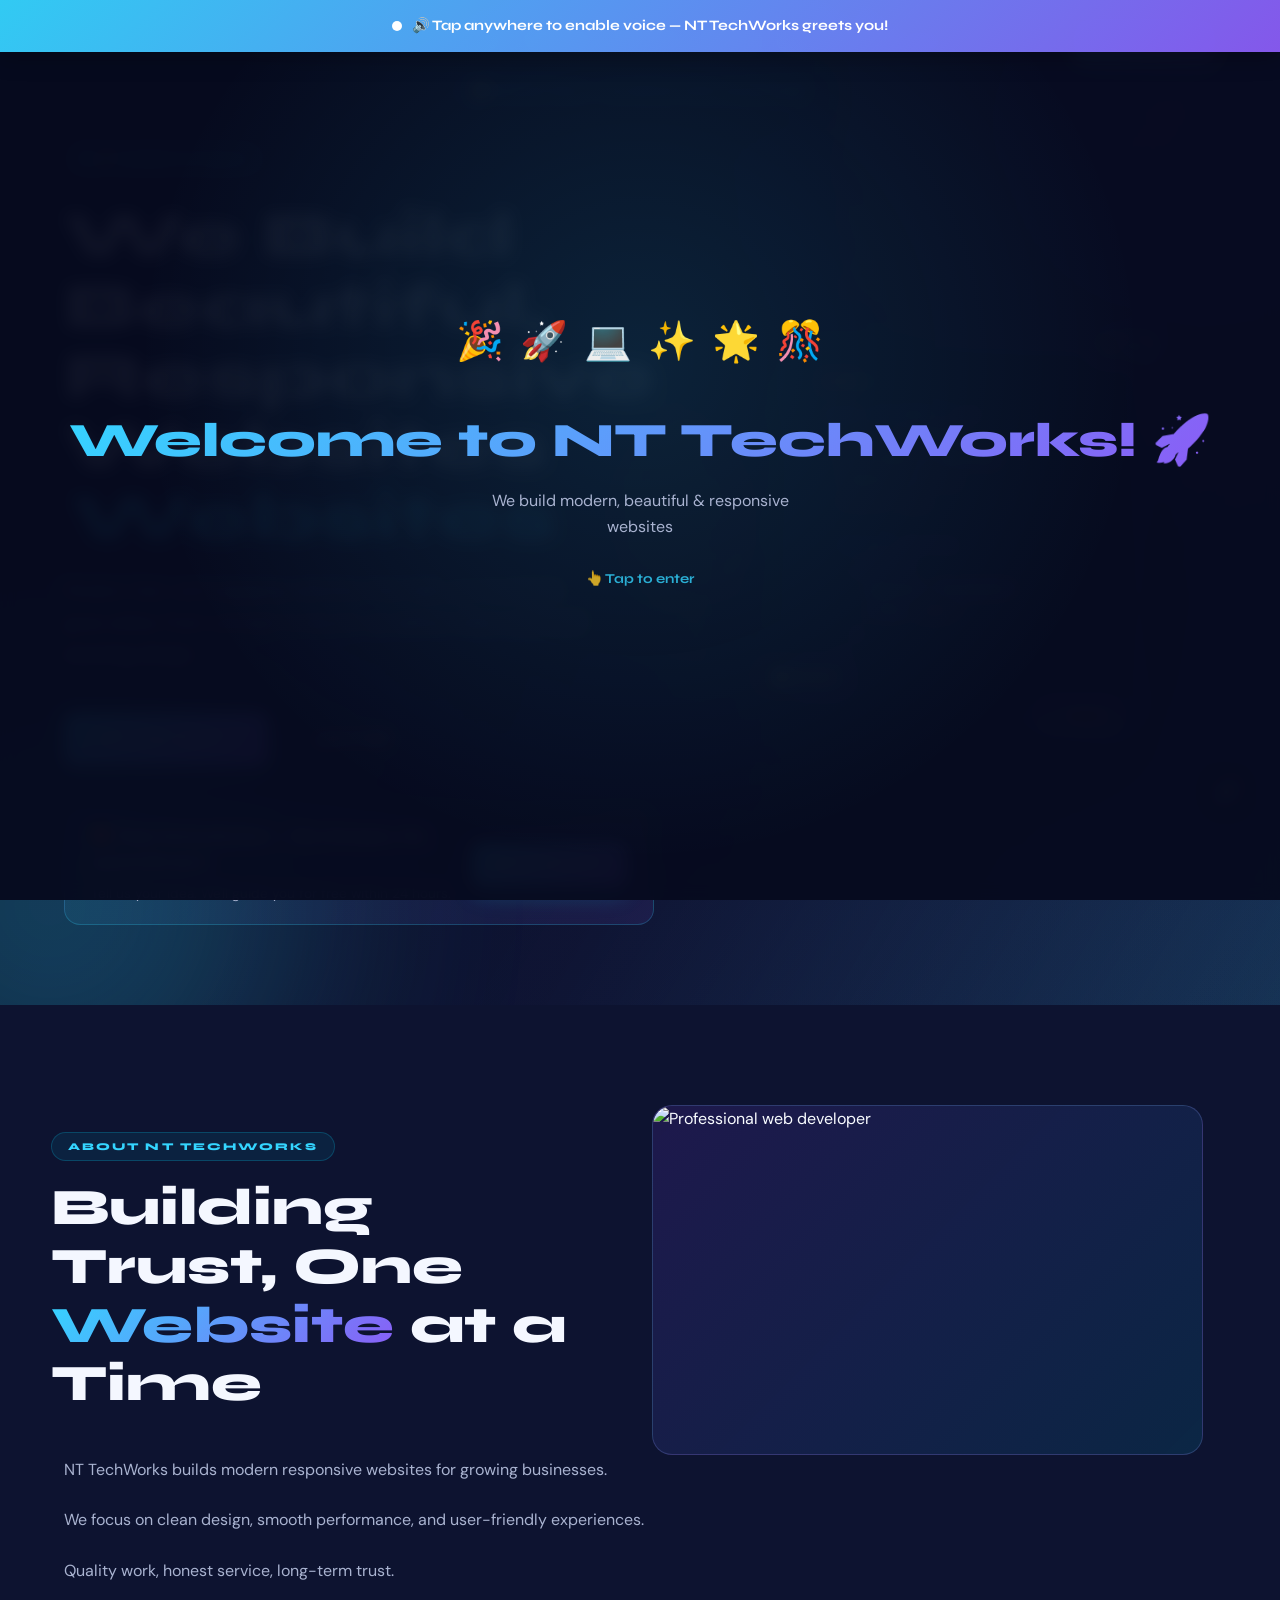
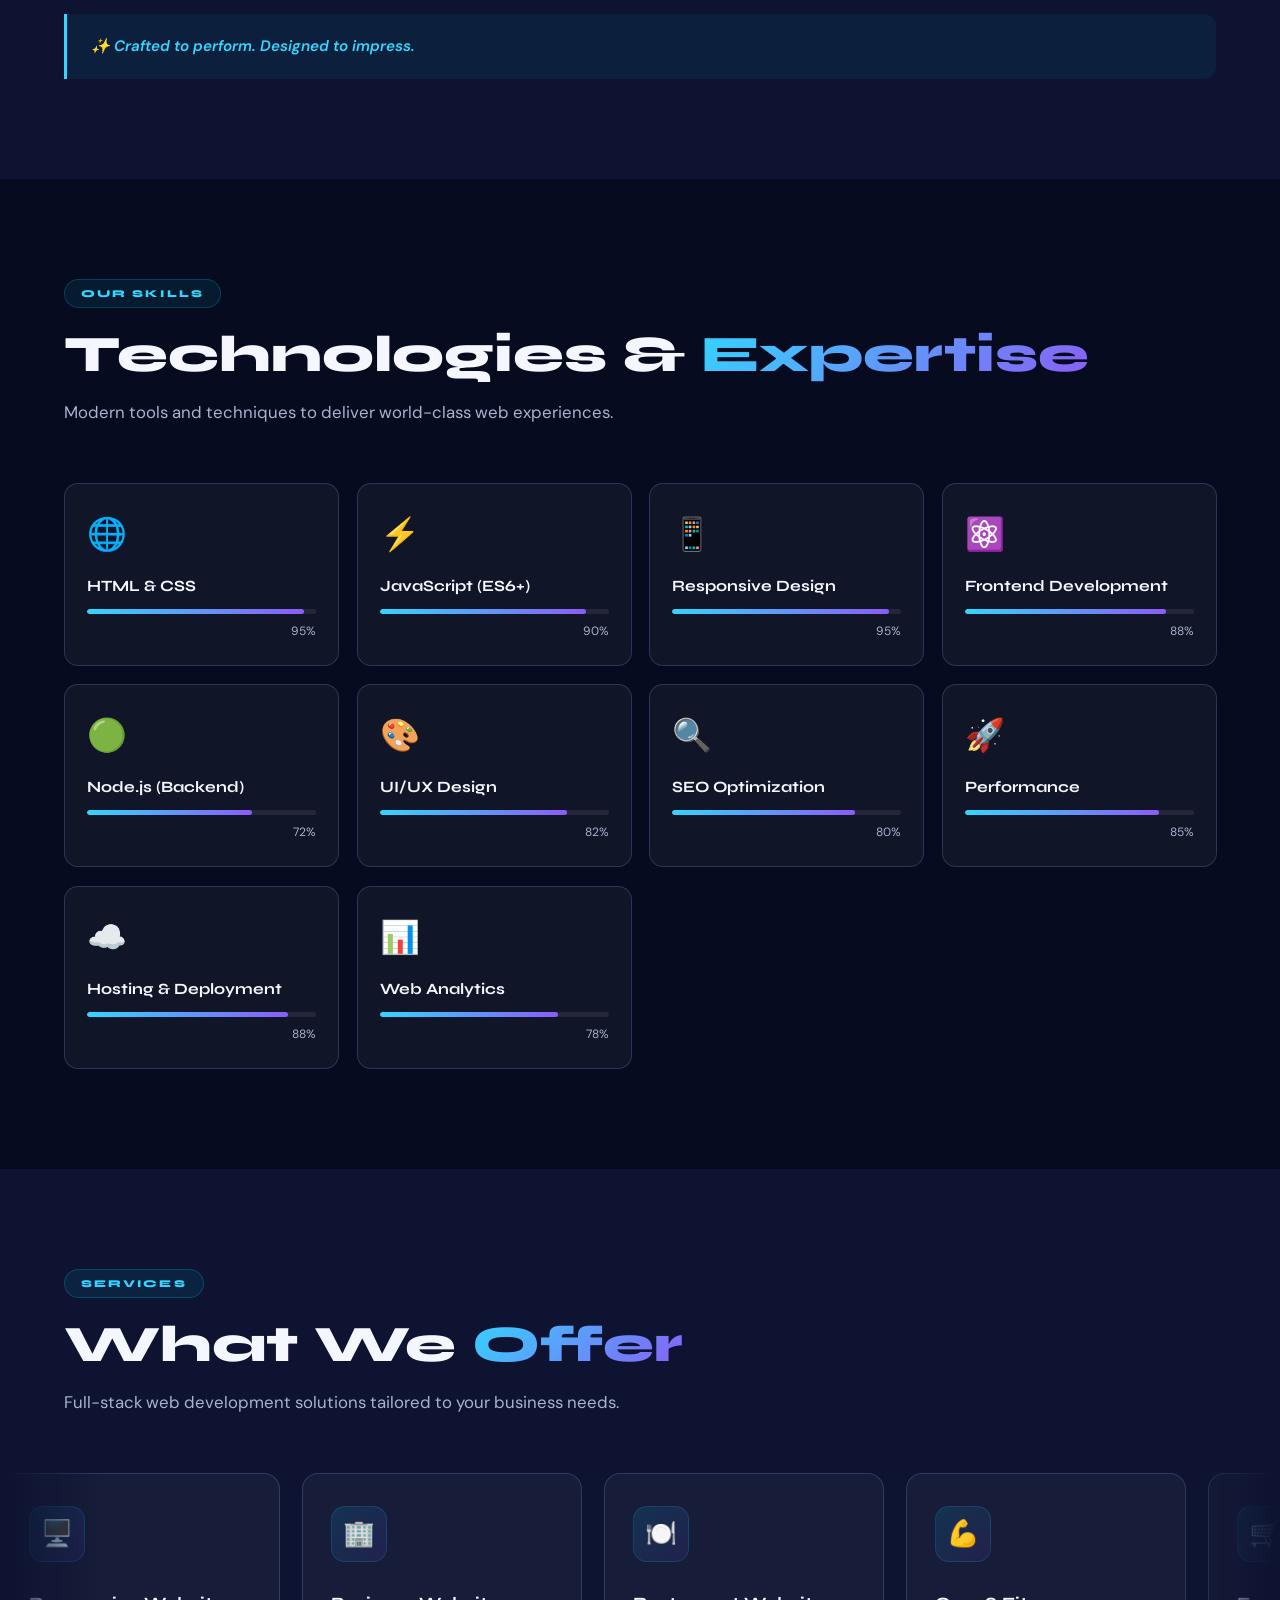
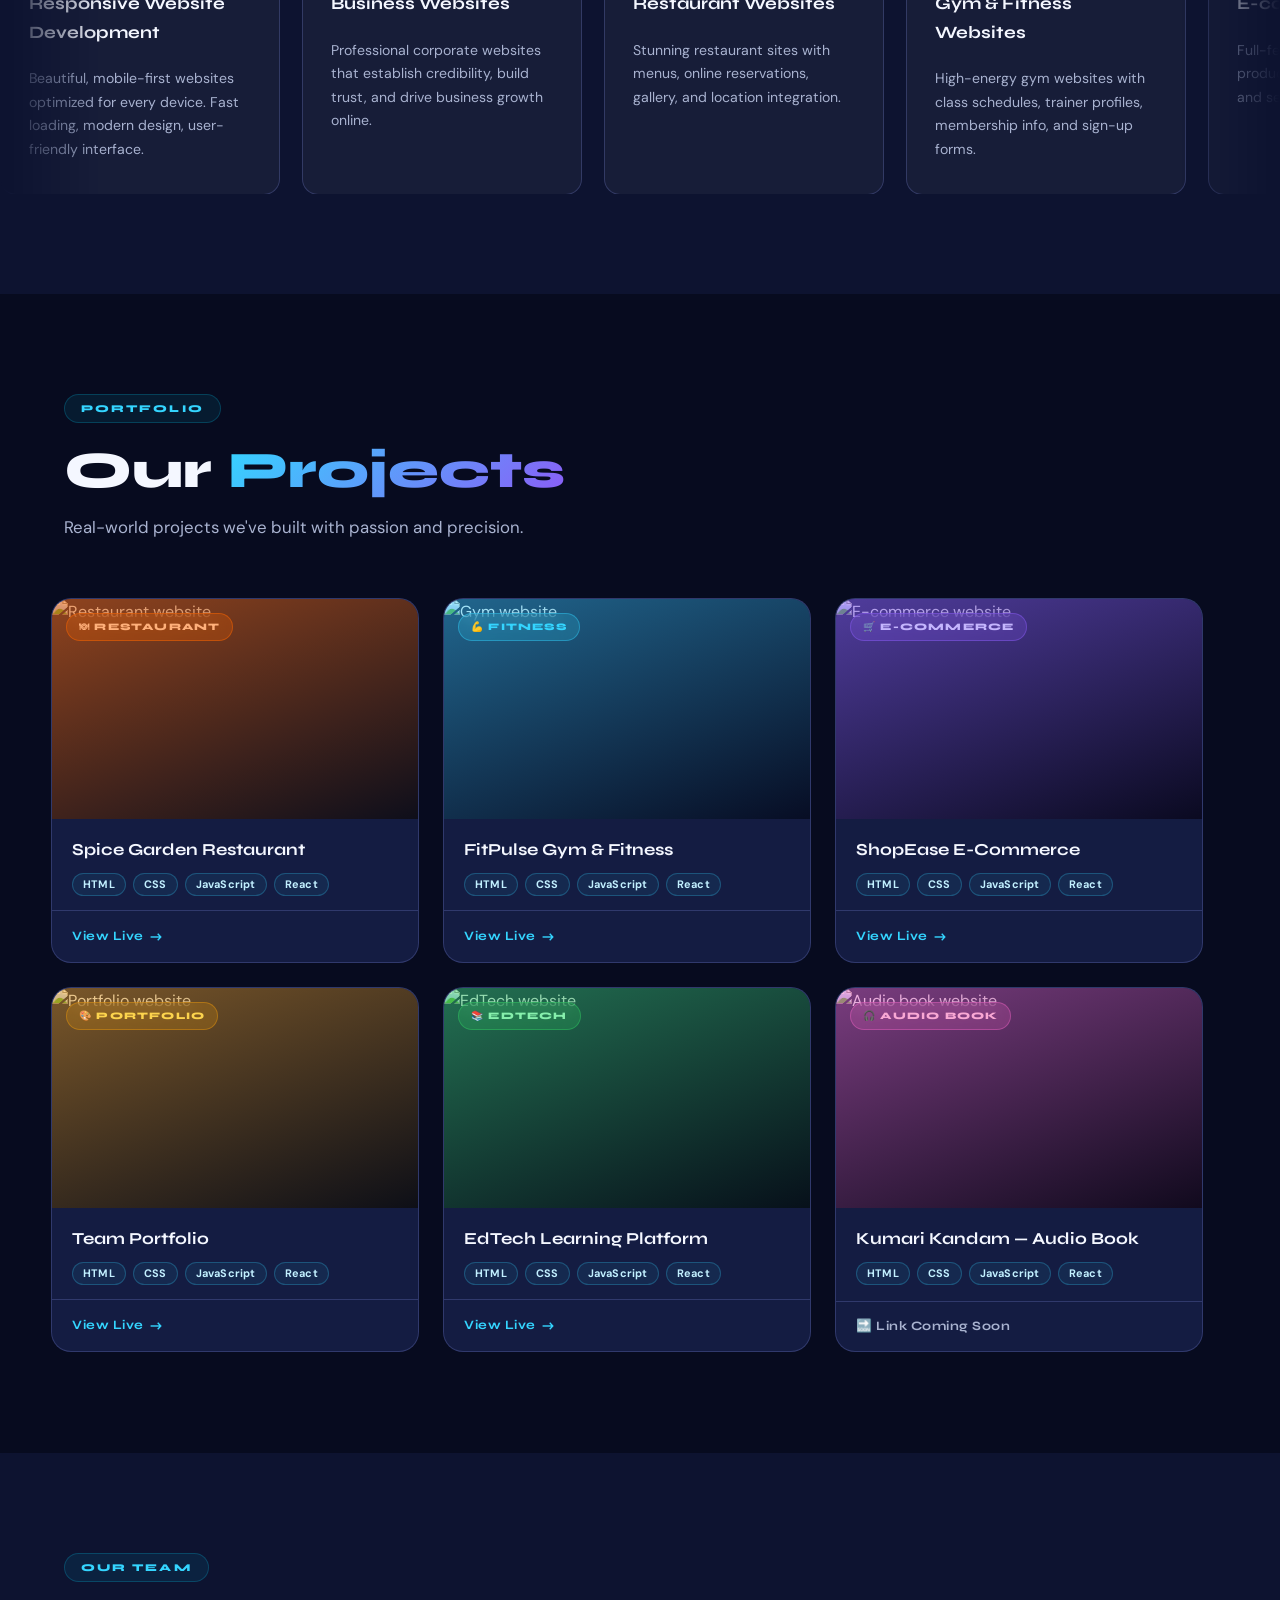
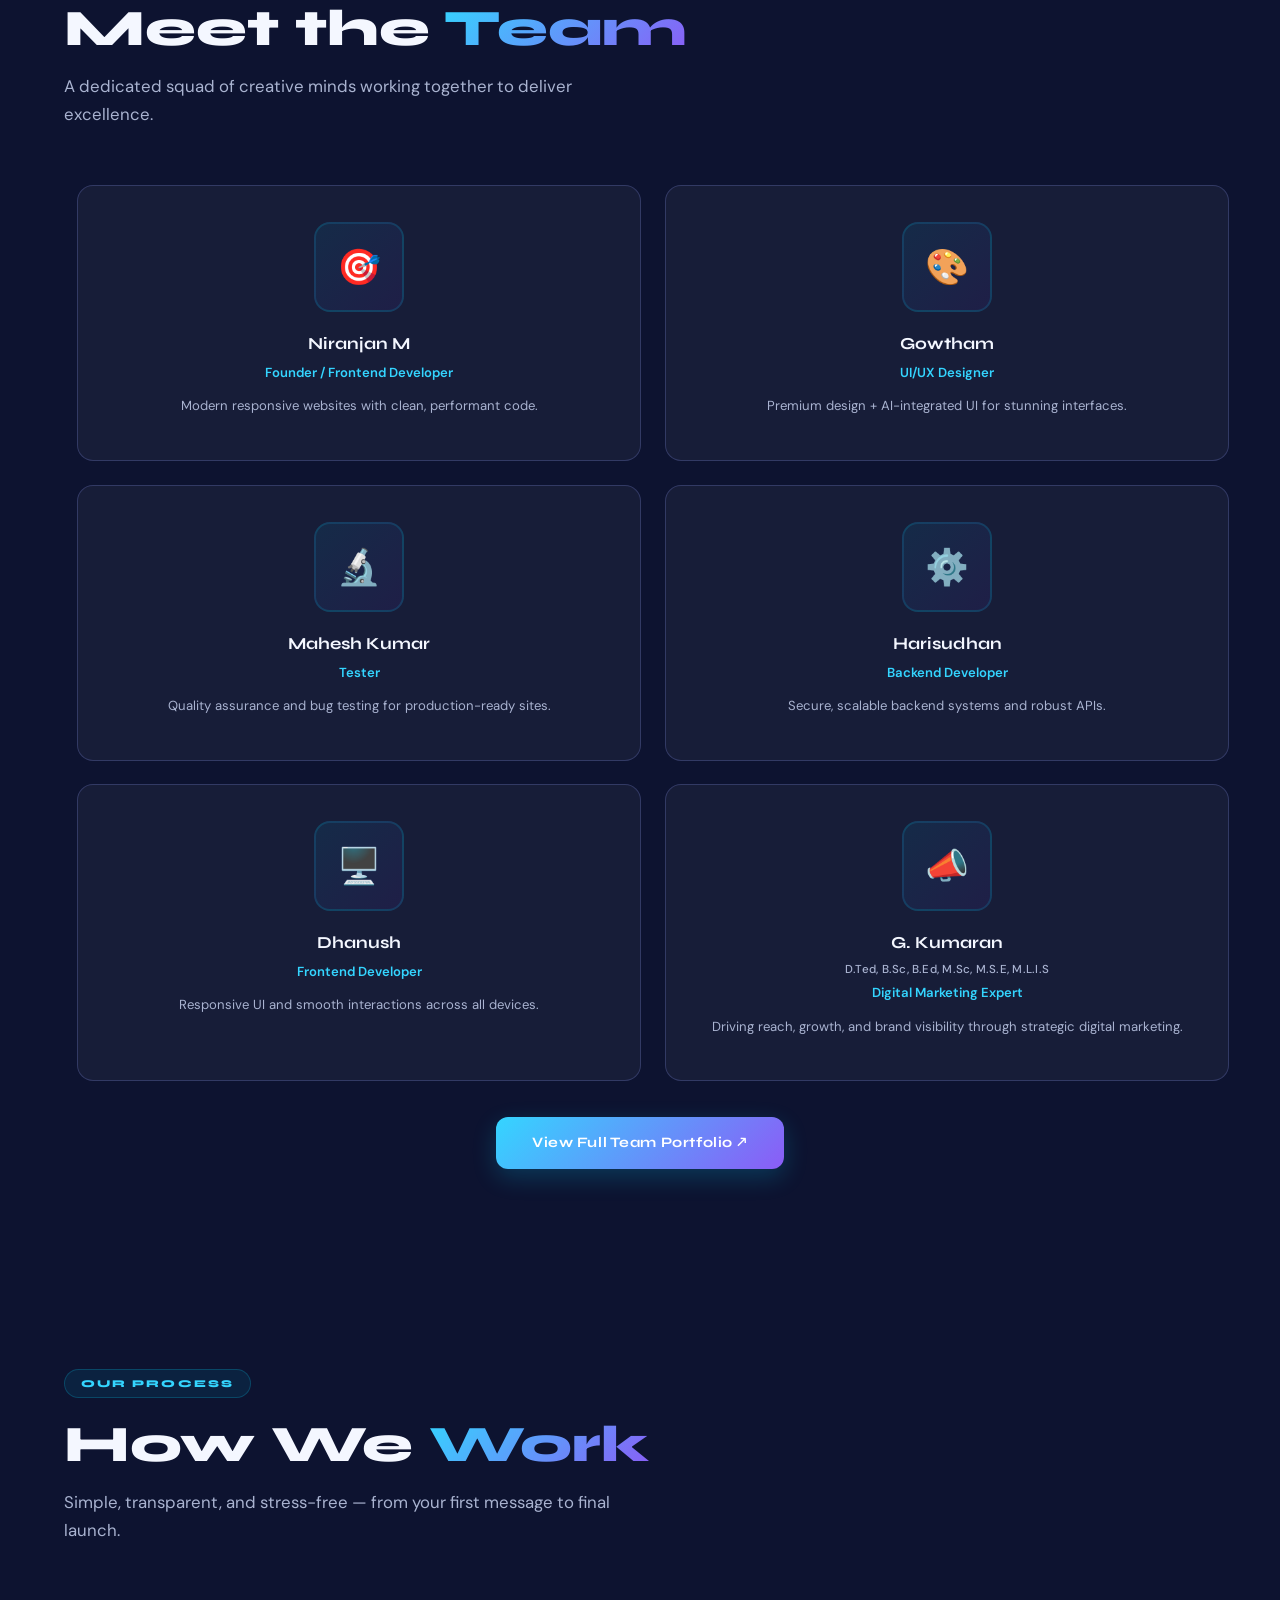
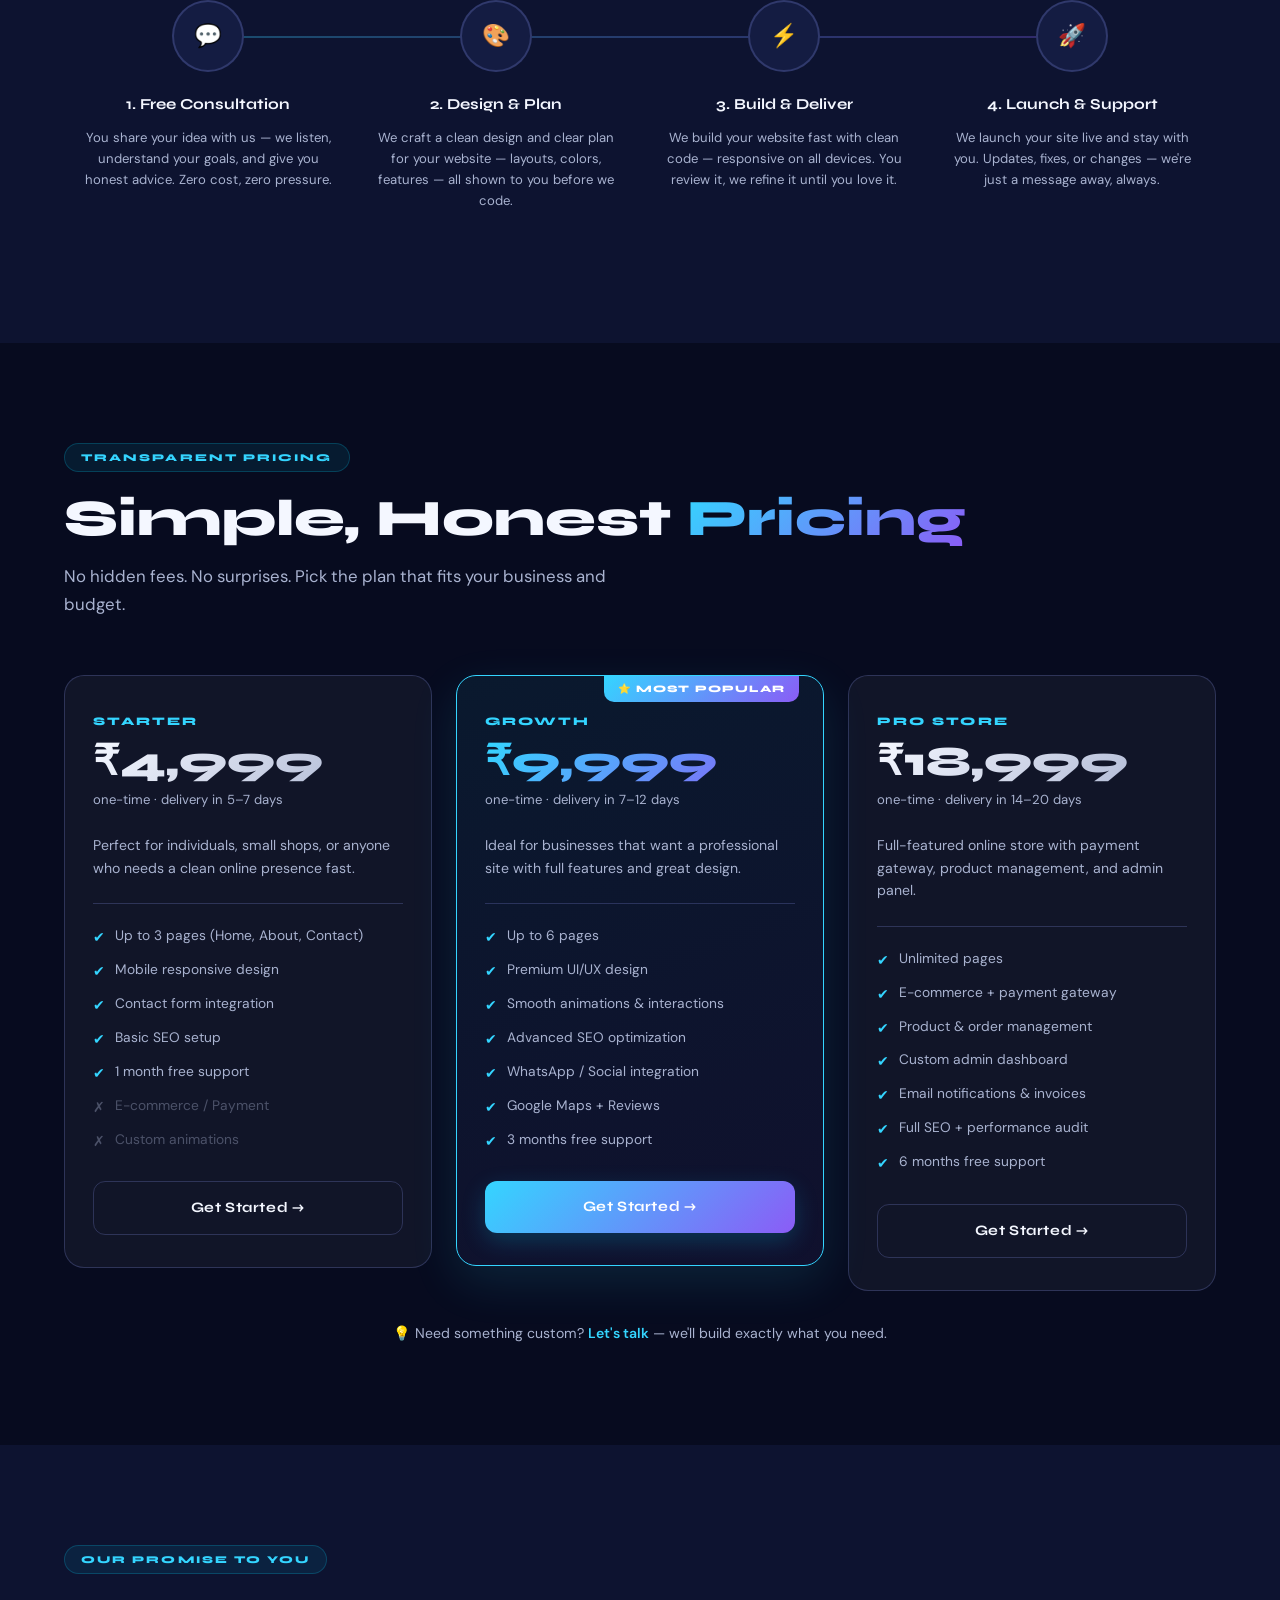
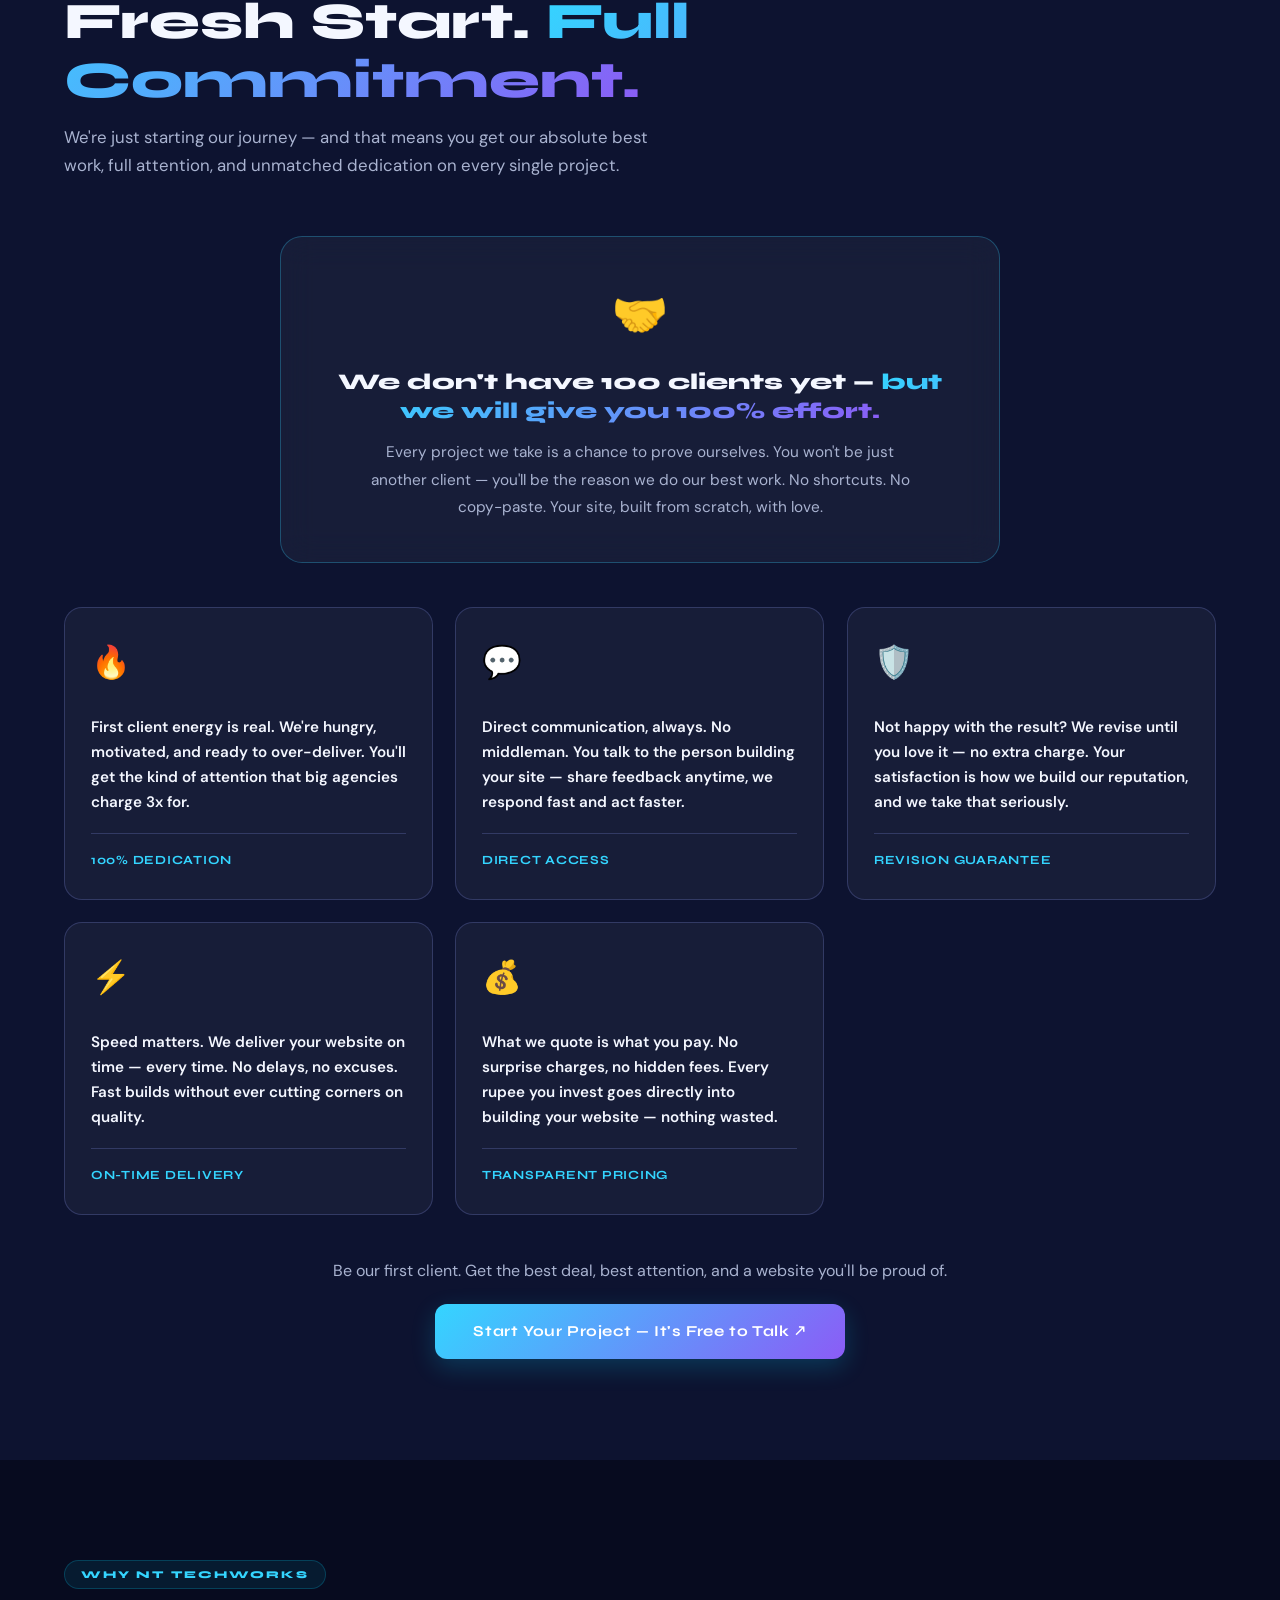
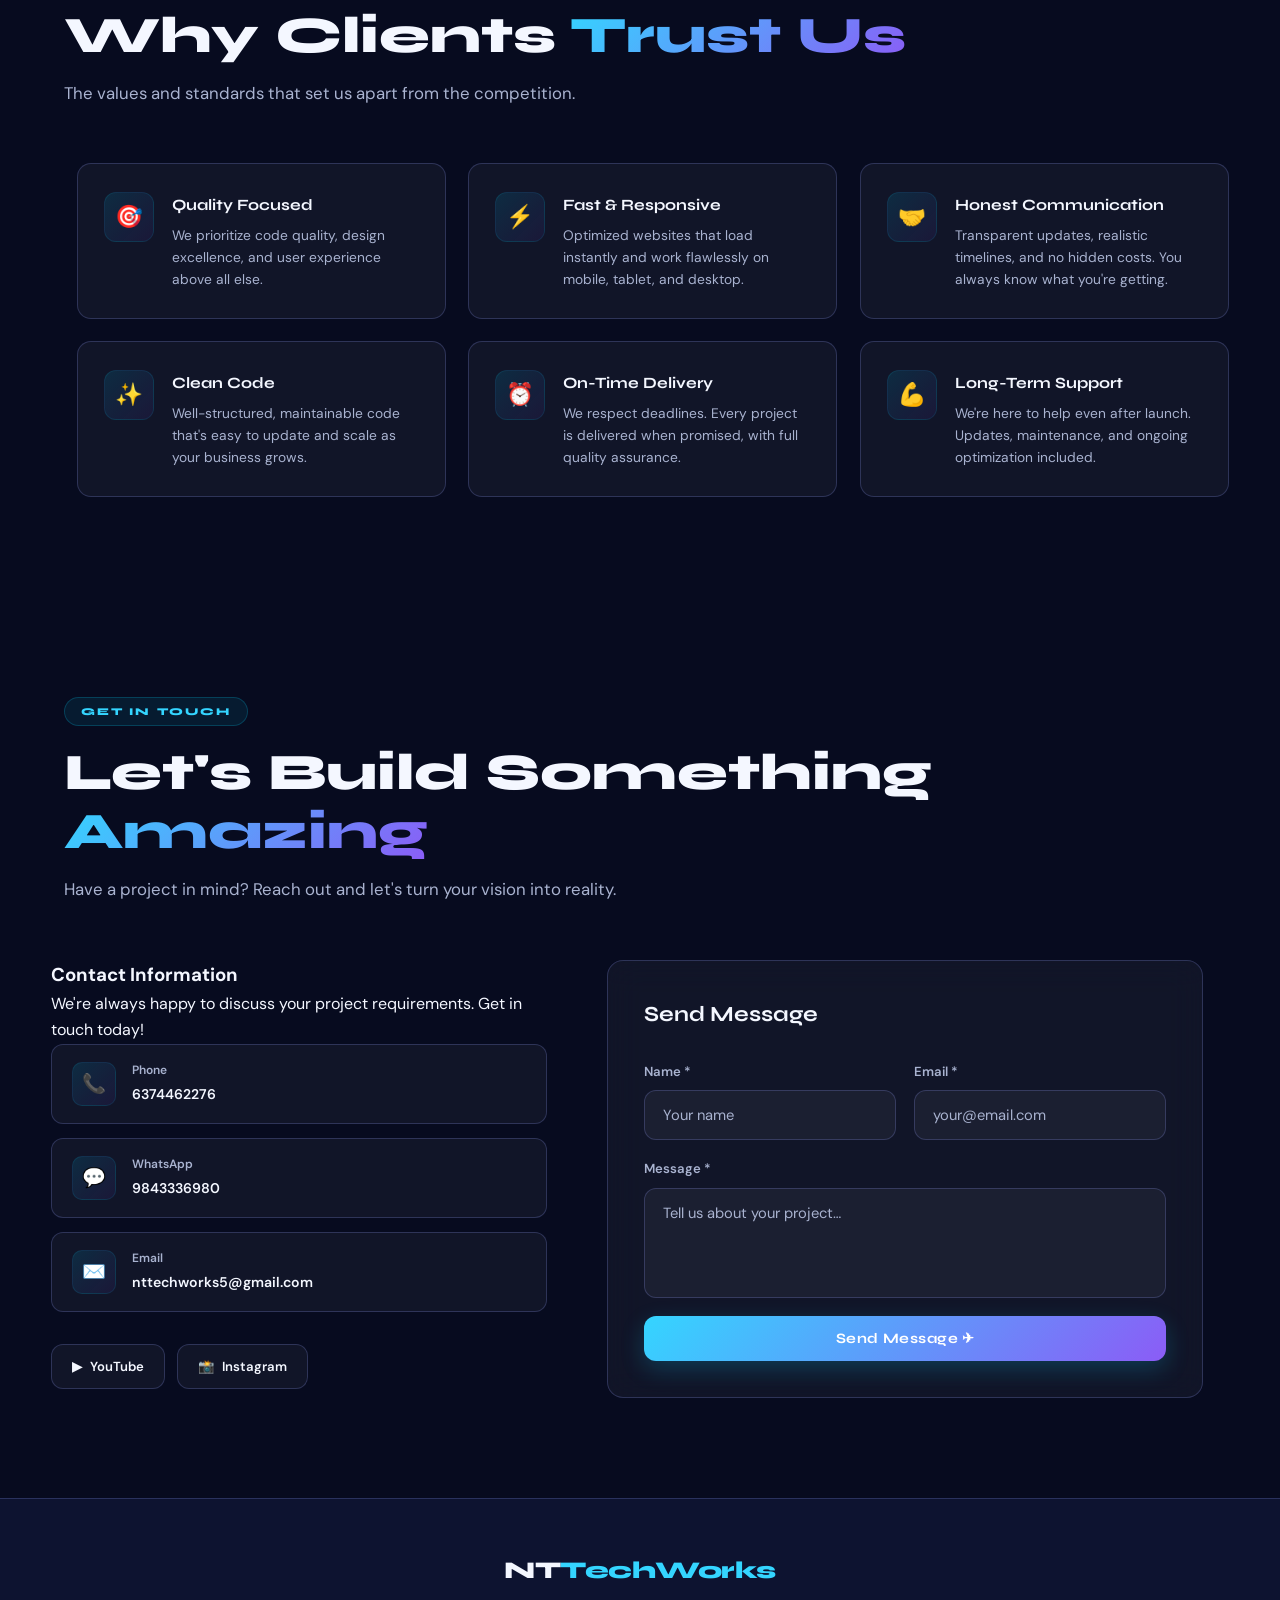
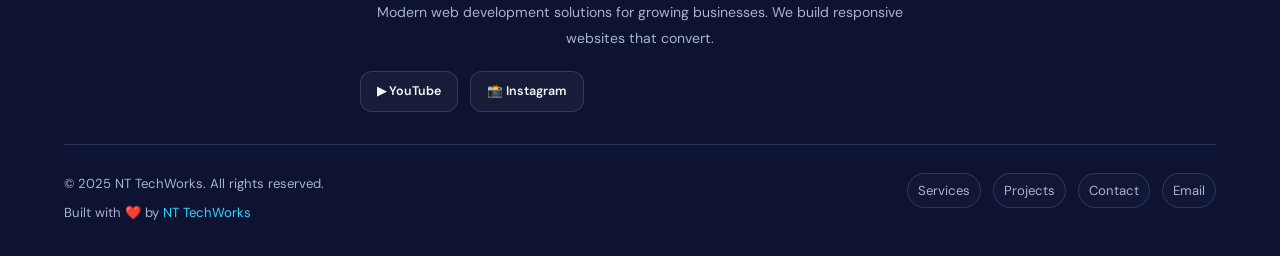
==== index.html @ c9e85764 "Update index.html" ====
<!DOCTYPE html>
<html lang="en">
<head>
<meta charset="UTF-8" />
<meta name="viewport" content="width=device-width, initial-scale=1.0" />
<title>NT TechWorks – Modern Web Development & E-commerce Solutions</title>
<link rel="icon" type="image/png" href="logo.png" />
<link rel="preconnect" href="https://fonts.googleapis.com" />
<link rel="preconnect" href="https://fonts.gstatic.com" crossorigin />
<link href="https://fonts.googleapis.com/css2?family=Syne:wght@400;600;700;800&family=DM+Sans:ital,wght@0,300;0,400;0,500;1,300&display=swap" rel="stylesheet" />

<style>
  :root {
    --bg:        #070b1f;
    --bg2:       #0d1330;
    --bg3:       #141c42;
    --card:      rgba(255,255,255,0.045);
    --border:    rgba(146,161,255,0.22);
    --accent:    #34d5ff;
    --accent2:   #8b5cf6;
    --accent3:   #f59e0b;
    --text:      #f4f7ff;
    --muted:     #a9b3d0;
    --radius:    16px;
    --glow:      0 16px 42px rgba(52,213,255,0.16);
    --font-head: 'Syne', sans-serif;
    --font-body: 'DM Sans', sans-serif;
  }

  *, *::before, *::after { box-sizing: border-box; margin: 0; padding: 0; }
  html { scroll-behavior: smooth; font-size: 16px; }
  body {
    background: radial-gradient(circle at 20% -10%, rgba(139,92,246,.18), transparent 40%), var(--bg);
    color: var(--text);
    font-family: var(--font-body);
    line-height: 1.65;
    overflow-x: hidden;
  }
  img { display: block; width: 100%; }
  a  { text-decoration: none; color: inherit; }
  ul { list-style: none; }

  body::before {
    content: '';
    position: fixed; inset: 0;
    background-image: url("data:image/svg+xml,%3Csvg viewBox='0 0 200 200' xmlns='http://www.w3.org/2000/svg'%3E%3Cfilter id='n'%3E%3CfeTurbulence type='fractalNoise' baseFrequency='0.9' numOctaves='4' stitchTiles='stitch'/%3E%3C/filter%3E%3Crect width='100%25' height='100%25' filter='url(%23n)' opacity='0.02'/%3E%3C/svg%3E");
    pointer-events: none; z-index: 9999; opacity: .3;
  }

  ::-webkit-scrollbar { width: 6px; }
  ::-webkit-scrollbar-track { background: var(--bg); }
  ::-webkit-scrollbar-thumb { background: var(--accent2); border-radius: 99px; }

  .container { max-width: 1200px; margin: 0 auto; padding: 0 24px; }
  .section    { padding: 100px 0; }
  .tag {
    display: inline-block;
    font-family: var(--font-head);
    font-size: .65rem; font-weight: 800;
    letter-spacing: .2em; text-transform: uppercase;
    color: var(--accent);
    background: rgba(0,212,255,.08);
    border: 1px solid rgba(0,212,255,.2);
    padding: 5px 16px; border-radius: 99px; margin-bottom: 18px;
  }
  .section-title {
    font-family: var(--font-head);
    font-size: clamp(2rem, 4vw, 3.2rem);
    font-weight: 800; line-height: 1.15; margin-bottom: 14px;
  }
  .section-sub {
    color: var(--muted); font-size: 1.05rem;
    max-width: 600px; margin-bottom: 56px;
  }
  .grad-text {
    background: linear-gradient(135deg, var(--accent) 0%, var(--accent2) 100%);
    -webkit-background-clip: text; -webkit-text-fill-color: transparent; background-clip: text;
  }
  .btn {
    display: inline-flex; align-items: center; gap: 8px;
    font-family: var(--font-head); font-weight: 700; font-size: .9rem;
    padding: 14px 32px; border-radius: 12px;
    cursor: pointer; transition: all .3s ease; border: none;
    letter-spacing: .04em;
  }
  .btn-primary {
    background: linear-gradient(135deg, var(--accent), var(--accent2));
    color: #fff; box-shadow: 0 8px 24px rgba(0,212,255,.2);
  }
  .btn-primary:hover { transform: translateY(-2px); box-shadow: 0 12px 36px rgba(0,212,255,.35); }
  .btn-outline {
    background: transparent; color: var(--text);
    border: 1.5px solid var(--border);
  }
  .btn-outline:hover { border-color: var(--accent); color: var(--accent); transform: translateY(-2px); }
  .glass {
    background: var(--card); border: 1px solid var(--border);
    backdrop-filter: blur(16px); border-radius: var(--radius);
  }

  .reveal { opacity: 0; transform: translateY(30px); transition: opacity .6s ease, transform .6s ease; will-change: transform, opacity; }
  .reveal.visible { opacity: 1; transform: translateY(0); }
  .reveal-l { opacity:0; transform: translateX(-30px); transition: opacity .6s ease, transform .6s ease; }
  .reveal-r { opacity:0; transform: translateX(30px);  transition: opacity .6s ease, transform .6s ease; }
  .reveal-l.visible, .reveal-r.visible { opacity:1; transform: translateX(0); }
  .parallax-soft { will-change: transform; transition: transform .15s linear; }
  .scroll-slide-l, .scroll-slide-r { will-change: transform; transition: transform .18s linear; }

  /* ── NAVBAR ── */
  #navbar {
    position: fixed; top: 0; left: 0; right: 0; z-index: 1000;
    padding: 18px 0; transition: all .4s ease;
  }
  #navbar.scrolled {
    background: rgba(10,14,39,.92);
    backdrop-filter: blur(20px);
    border-bottom: 1px solid var(--border);
    padding: 14px 0;
  }
  .nav-inner { display: flex; align-items: center; justify-content: space-between; }
  .nav-logo {
    display: inline-flex; align-items: center;
    font-family: var(--font-head); font-weight: 800;
    font-size: 1.4rem; letter-spacing: -.02em; line-height: 1; white-space: nowrap;
  }
  .nav-logo span { color: var(--accent); }
  .nav-links { display: flex; align-items: center; gap: 32px; }
  .nav-links a { font-size: .9rem; font-weight: 500; color: var(--muted); transition: color .2s; }
  .nav-links a:hover { color: var(--accent); }
  .nav-cta { display: flex; gap: 12px; align-items: center; }
  .hamburger {
    display: none; flex-direction: column; gap: 5px; cursor: pointer;
    padding: 4px; z-index: 1002;
  }
  .hamburger span {
    display: block; width: 24px; height: 2px;
    background: var(--text); border-radius: 2px; transition: all .3s ease;
  }
  .hamburger.active span:nth-child(1) { transform: translateY(7px) rotate(45deg); }
  .hamburger.active span:nth-child(2) { opacity: 0; }
  .hamburger.active span:nth-child(3) { transform: translateY(-7px) rotate(-45deg); }

  /* ── MOBILE MENU ── */
  .mobile-menu {
    position: fixed; right: 0; top: 0;
    height: 100dvh; width: min(80vw, 320px);
    background: rgba(7,11,31,.98); backdrop-filter: blur(24px);
    display: flex; flex-direction: column;
    align-items: flex-start; justify-content: flex-start;
    gap: 0; z-index: 1001; padding: 0; overflow-y: auto;
    border-left: 1px solid var(--border);
    box-shadow: -20px 0 60px rgba(0,0,0,.5);
    transform: translateX(100%);
    opacity: 0; visibility: hidden; pointer-events: none;
    transition: transform .38s cubic-bezier(.22,1,.36,1), opacity .38s ease, visibility .38s ease;
  }
  .mobile-menu.open { transform: translateX(0); opacity: 1; visibility: visible; pointer-events: auto; }
  .mobile-menu-header {
    width: 100%; display: flex; align-items: center; justify-content: space-between;
    padding: 20px 20px 16px; border-bottom: 1px solid var(--border); flex-shrink: 0;
  }
  .mobile-menu-logo { font-family: var(--font-head); font-weight: 800; font-size: 1.1rem; }
  .mobile-menu-logo span { color: var(--accent); }
  .mobile-menu-close {
    display: inline-flex; align-items: center; justify-content: center;
    width: 36px; height: 36px; border-radius: 10px;
    border: 1px solid var(--border); background: rgba(255,255,255,.04);
    color: var(--text); font-size: 1.1rem; cursor: pointer;
    transition: all .2s ease; flex-shrink: 0;
  }
  .mobile-menu-close:hover { border-color: #ef4444; color: #ef4444; background: rgba(239,68,68,.12); }
  .mobile-menu-links { width: 100%; display: flex; flex-direction: column; gap: 4px; padding: 16px 12px; flex: 1; }
  .mobile-menu-links a {
    font-family: var(--font-head); font-size: 1rem; font-weight: 700;
    color: var(--text); width: 100%; padding: 12px 14px;
    border-radius: 12px; border: 1px solid transparent; transition: all .2s;
    display: flex; align-items: center; gap: 10px;
  }
  .mobile-menu-links a:hover { color: var(--accent); border-color: rgba(52,213,255,.3); background: rgba(52,213,255,.06); }
  .mobile-menu-links a .menu-icon { font-size: 1rem; width: 22px; text-align: center; }
  .mobile-menu-footer { width: 100%; padding: 16px 20px 24px; border-top: 1px solid var(--border); flex-shrink: 0; }
  .mobile-menu-footer .btn { width: 100%; justify-content: center; }
  .mobile-overlay {
    position: fixed; inset: 0; z-index: 1000; background: rgba(0,0,0,.5);
    opacity: 0; visibility: hidden; transition: opacity .38s ease, visibility .38s ease;
  }
  .mobile-overlay.show { opacity: 1; visibility: visible; }

  /* ── HERO ── */
  #hero {
    min-height: 100vh; display: flex; align-items: center;
    position: relative; overflow: hidden; padding: 140px 0 80px;
    background: linear-gradient(135deg, rgba(124,58,237,.08) 0%, rgba(0,212,255,.05) 100%);
  }
  .hero-bg { position: absolute; inset: 0; pointer-events: none; z-index: 0; overflow: hidden; }
  .hero-bg video { position: absolute; inset: 0; width: 100%; height: 100%; object-fit: cover; opacity: .3; filter: saturate(1.1) contrast(1.05); }
  .hero-overlay { position: absolute; inset: 0; background: linear-gradient(120deg, rgba(7,11,31,.9) 20%, rgba(13,19,48,.78) 60%, rgba(52,213,255,.12) 100%); z-index: 1; }
  .hero-orb { position: absolute; border-radius: 50%; filter: blur(120px); opacity: .25; z-index: 2; }
  .orb1 { width: 600px; height: 600px; background: var(--accent2); top: -200px; right: -150px; }
  .orb2 { width: 500px; height: 500px; background: var(--accent); bottom: -150px; left: -200px; }
  .orb3 { width: 400px; height: 400px; background: var(--accent3); top: 30%; right: 30%; opacity: .08; }
  .hero-grid { display: grid; grid-template-columns: 1fr 1fr; align-items: center; gap: 60px; position: relative; z-index: 3; }
  .hero-badge { display: inline-flex; align-items: center; gap: 8px; background: rgba(0,212,255,.08); border: 1px solid rgba(0,212,255,.2); border-radius: 99px; padding: 7px 18px; font-size: .8rem; color: var(--accent); margin-bottom: 24px; font-weight: 600; }
  .hero-badge::before { content: ''; width: 7px; height: 7px; background: var(--accent); border-radius: 50%; box-shadow: 0 0 12px var(--accent); animation: pulse 2s infinite; }
  @keyframes pulse { 0%,100% { opacity: 1; transform: scale(1); } 50% { opacity: .4; transform: scale(1.2); } }
  .hero-title { font-family: var(--font-head); font-size: clamp(2.2rem, 5.5vw, 4rem); font-weight: 800; line-height: 1.1; margin-bottom: 22px; }
  .typing-text { display: inline-block; color: var(--accent); font-weight: 800; margin-left: 8px; }
  .hero-sub { color: var(--muted); font-size: 1.1rem; max-width: 520px; margin-bottom: 42px; line-height: 1.8; }
  .hero-btns { display: flex; gap: 14px; flex-wrap: wrap; }
  .hero-stats { display: flex; gap: 40px; margin-top: 50px; flex-wrap: wrap; }
  .stat-num { font-family: var(--font-head); font-size: 1.8rem; font-weight: 800; background: linear-gradient(135deg, var(--accent), var(--accent2)); -webkit-background-clip: text; -webkit-text-fill-color: transparent; background-clip: text; }
  .stat-label { font-size: .85rem; color: var(--muted); font-weight: 500; margin-top: 4px; }
  .hero-visual { position: relative; display: flex; justify-content: center; align-items: center; }
  .hero-card-main { background: var(--bg3); border: 1px solid rgba(0,212,255,.15); border-radius: 20px; padding: 28px; width: 340px; box-shadow: var(--glow), 0 40px 80px rgba(0,0,0,.4); position: relative; animation: float 6s ease-in-out infinite; backdrop-filter: blur(10px); }
  @keyframes float { 0%,100% { transform: translateY(0); } 50% { transform: translateY(-20px); } }
  .hero-card-main pre { font-family: 'Courier New', monospace; font-size: .76rem; color: var(--muted); line-height: 1.8; overflow: hidden; }
  .hero-card-main pre .kw  { color: #c792ea; }
  .hero-card-main pre .fn  { color: var(--accent); }
  .hero-card-main pre .str { color: #c3e88d; }
  .hero-card-main pre .num { color: var(--accent3); }
  .card-dot-row { display: flex; gap: 7px; margin-bottom: 18px; }
  .card-dot { width: 11px; height: 11px; border-radius: 50%; }
  .d1{background:#ff5f56;} .d2{background:#ffbd2e;} .d3{background:#27c93f;}
  .floating-chip { position: absolute; background: rgba(255,255,255,.06); border: 1px solid var(--border); border-radius: 99px; padding: 8px 16px; font-size: .75rem; font-weight: 600; white-space: nowrap; backdrop-filter: blur(12px); animation: float 6s ease-in-out infinite; }
  .chip1 { top: -20px; right: -30px; animation-delay: 1s; color: var(--accent); }
  .chip2 { bottom: 20px; left: -40px; animation-delay: 2.5s; color: #c3e88d; }
  .chip3 { bottom: -20px; right: 10px; animation-delay: 1.8s; color: var(--accent3); }

  /* ── VOICE UNLOCK BANNER ── */
  #voiceUnlockBanner { position: fixed; top: 0; left: 0; right: 0; z-index: 20000; background: linear-gradient(135deg, rgba(52,213,255,.95), rgba(139,92,246,.95)); color: #fff; text-align: center; padding: 14px 20px; font-family: var(--font-head); font-size: .9rem; font-weight: 700; cursor: pointer; display: flex; align-items: center; justify-content: center; gap: 10px; transition: transform .4s ease, opacity .4s ease; box-shadow: 0 4px 24px rgba(0,0,0,.3); }
  #voiceUnlockBanner.hidden { transform: translateY(-100%); opacity: 0; pointer-events: none; }
  #voiceUnlockBanner .unlock-pulse { width: 10px; height: 10px; border-radius: 50%; background: #fff; animation: pulse 1.5s infinite; }

  /* ── WELCOME OVERLAY ── */
  #welcomeOverlay { position: fixed; inset: 0; z-index: 10000; display: flex; flex-direction: column; align-items: center; justify-content: center; background: radial-gradient(circle at 50% 40%, rgba(52,213,255,.12), transparent 60%), rgba(7,11,31,.96); backdrop-filter: blur(8px); opacity: 0; pointer-events: none; transition: opacity .5s ease; cursor: pointer; }
  #welcomeOverlay.show { opacity: 1; pointer-events: auto; }
  .welcome-tap-hint { margin-top: 28px; font-size: .85rem; color: var(--accent); font-family: var(--font-head); font-weight: 700; opacity: .8; animation: pulse 2s infinite; }
  .welcome-emoji-container { display: flex; gap: 16px; margin-bottom: 28px; flex-wrap: wrap; justify-content: center; }
  .w-emoji { font-size: 2.4rem; animation: wBounce 0.6s ease forwards; opacity: 0; transform: translateY(30px) scale(0.5); }
  @keyframes wBounce { 0% { opacity:0; transform: translateY(30px) scale(0.5); } 60% { opacity:1; transform: translateY(-8px) scale(1.15); } 100% { opacity:1; transform: translateY(0) scale(1); } }
  .welcome-title { font-family: var(--font-head); font-size: clamp(1.8rem,5vw,3rem); font-weight: 800; text-align: center; background: linear-gradient(135deg, var(--accent), var(--accent2)); -webkit-background-clip: text; -webkit-text-fill-color: transparent; background-clip: text; opacity: 0; transform: translateY(20px); transition: opacity .5s ease .3s, transform .5s ease .3s; margin-bottom: 8px; }
  .welcome-sub { font-size: 1rem; color: var(--muted); text-align: center; opacity: 0; transition: opacity .5s ease .5s; max-width: 360px; line-height: 1.6; }
  #welcomeOverlay.show .welcome-title { opacity: 1; transform: translateY(0); }
  #welcomeOverlay.show .welcome-sub   { opacity: 1; }

  /* ── THANK YOU TOAST ── */
  .thank-you-toast { position: fixed; bottom: 30px; right: 24px; z-index: 9999; display: flex; align-items: center; gap: 14px; background: rgba(13,19,48,.97); border: 1px solid rgba(52,213,255,.4); border-radius: 16px; padding: 18px 22px; box-shadow: 0 16px 48px rgba(0,0,0,.5), 0 0 30px rgba(52,213,255,.1); max-width: 340px; backdrop-filter: blur(20px); transform: translateY(120px); opacity: 0; transition: transform .5s cubic-bezier(.22,1,.36,1), opacity .4s ease; pointer-events: none; }
  .thank-you-toast.show { transform: translateY(0); opacity: 1; pointer-events: auto; }
  .ty-icon { font-size: 2rem; flex-shrink: 0; }
  .ty-text { display: flex; flex-direction: column; gap: 3px; }
  .ty-text strong { font-family: var(--font-head); font-size: .95rem; color: var(--text); }
  .ty-text span   { font-size: .8rem; color: var(--accent); }

  /* ── FAST SCROLL BANNER ── */
  #fastScrollBanner { position: fixed; top: 70px; left: 50%; transform: translateX(-50%) translateY(-80px); z-index: 2000; background: rgba(13,19,48,.97); border: 1px solid rgba(52,213,255,.35); border-radius: 99px; padding: 10px 24px; font-family: var(--font-head); font-size: .82rem; font-weight: 700; color: var(--accent); white-space: nowrap; opacity: 0; transition: transform .4s cubic-bezier(.22,1,.36,1), opacity .4s ease; pointer-events: none; backdrop-filter: blur(16px); box-shadow: 0 8px 32px rgba(0,0,0,.4); }
  #fastScrollBanner.show { transform: translateX(-50%) translateY(0); opacity: 1; }

  /* ── ABOUT ── */
  #about { background: var(--bg2); }
  .about-grid { display: grid; grid-template-columns: 1fr; gap: 0; align-items: center; }
  .about-content { display: grid; grid-template-columns: 1fr 1fr; gap: 50px; align-items: center; }
  .about-img-box { border-radius: 20px; overflow: hidden; background: linear-gradient(135deg, rgba(124,58,237,.15), rgba(0,212,255,.1)); border: 1px solid var(--border); display: flex; align-items: center; justify-content: center; position: relative; height: 350px; transition: transform .35s ease, box-shadow .35s ease, border-color .35s ease; }
  .about-img-box:hover { transform: translateY(-6px); border-color: var(--accent); box-shadow: var(--glow); }
  .about-shape { width: 100%; height: 100%; display: flex; align-items: center; justify-content: center; overflow: hidden; border-radius: 18px; }
  .about-shape img { width: 100%; height: 100%; object-fit: cover; object-position: center center; filter: saturate(1.05) contrast(1.04); transition: transform .45s ease, filter .45s ease; }
  .about-img-box:hover .about-shape img { transform: scale(1.06); filter: saturate(1.12) contrast(1.08); }
  .about-text-content { line-height: 1.9; }
  .about-text-content p { color: var(--muted); margin-bottom: 20px; font-size: 1rem; }
  .about-quote { border-left: 3px solid var(--accent); padding: 18px 24px; background: rgba(0,212,255,.06); border-radius: 0 12px 12px 0; font-style: italic; color: var(--accent); margin-top: 28px; font-size: .95rem; font-weight: 600; }

  /* ── SKILLS ── */
  #skills { background: var(--bg); }
  .skills-grid { display: grid; grid-template-columns: repeat(4, minmax(0, 1fr)); gap: 18px; }
  .skill-card { padding: 24px 22px; border-radius: 14px; background: var(--card); border: 1px solid var(--border); transition: all .3s ease; position: relative; overflow: hidden; height: 100%; display: flex; flex-direction: column; justify-content: space-between; }
  .skill-card::before { content: ''; position: absolute; inset: 0; background: linear-gradient(135deg, rgba(0,212,255,.08), rgba(124,58,237,.08)); opacity: 0; transition: opacity .3s; }
  .skill-card:hover { border-color: var(--accent); transform: translateY(-6px); box-shadow: var(--glow); }
  .skill-card:hover::before { opacity: 1; }
  .skill-icon { font-size: 2rem; margin-bottom: 12px; }
  .skill-name { font-family: var(--font-head); font-weight: 700; font-size: .98rem; margin-bottom: 10px; }
  .skill-bar-wrap { height: 5px; background: rgba(255,255,255,.08); border-radius: 99px; overflow: hidden; }
  .skill-bar { height: 100%; background: linear-gradient(90deg, var(--accent), var(--accent2)); border-radius: 99px; transition: width 1.2s ease; width: 0; }

  /* ── SERVICES ── */
  #services { background: var(--bg2); overflow: hidden; }
  .services-marquee-wrapper { position: relative; overflow: hidden; mask-image: linear-gradient(to right, transparent 0%, black 8%, black 92%, transparent 100%); -webkit-mask-image: linear-gradient(to right, transparent 0%, black 8%, black 92%, transparent 100%); cursor: default; }
  .services-marquee-track { display: flex; gap: 22px; width: max-content; animation: marqueeRTL 32s linear infinite; will-change: transform; }
  .services-marquee-track:hover { animation-play-state: paused; }
  .services-marquee-track.reverse { animation-direction: reverse; }
  @keyframes marqueeRTL { 0% { transform: translateX(0); } 100% { transform: translateX(-50%); } }
  .service-card { padding: 32px 28px; border-radius: var(--radius); background: var(--card); border: 1px solid var(--border); transition: all .35s ease; position: relative; overflow: hidden; flex-shrink: 0; width: 280px; display: flex; flex-direction: column; gap: 10px; }
  .service-card::after { content: ''; position: absolute; bottom: 0; left: 0; right: 0; height: 3px; background: linear-gradient(90deg, var(--accent), var(--accent2)); transform: scaleX(0); transition: transform .35s ease; transform-origin: left; }
  .service-card:hover { transform: translateY(-8px); border-color: rgba(0,212,255,.3); }
  .service-card:hover::after { transform: scaleX(1); }
  .svc-icon { width: 56px; height: 56px; border-radius: 14px; background: linear-gradient(135deg, rgba(0,212,255,.12), rgba(124,58,237,.12)); display: flex; align-items: center; justify-content: center; font-size: 1.6rem; margin-bottom: 18px; border: 1px solid rgba(0,212,255,.15); }
  .svc-title { font-family: var(--font-head); font-weight: 700; font-size: 1.08rem; margin-bottom: 10px; }
  .svc-desc  { font-size: .88rem; color: var(--muted); line-height: 1.68; }

  /* ── PROJECTS ── */
  #projects { background: var(--bg); }
  .projects-grid { display: grid; grid-template-columns: repeat(3, minmax(0, 1fr)); gap: 24px; }
  .project-card { border-radius: 20px; overflow: hidden; background: var(--bg3); border: 1px solid var(--border); transition: transform .38s cubic-bezier(.22,1,.36,1), box-shadow .38s ease, border-color .38s ease; display: flex; flex-direction: column; height: 100%; position: relative; }
  .project-card:hover { transform: translateY(-12px); border-color: var(--accent); box-shadow: 0 24px 60px rgba(52,213,255,.18), 0 8px 24px rgba(0,0,0,.4); }
  .project-thumb { width: 100%; height: 220px; position: relative; overflow: hidden; flex-shrink: 0; }
  .project-thumb img { width: 100%; height: 100%; object-fit: cover; object-position: center; transition: transform .5s ease; display: block; }
  .project-card:hover .project-thumb img { transform: scale(1.07); }
  .project-thumb::before { content: ''; position: absolute; inset: 0; z-index: 1; transition: opacity .38s; }
  .thumb-restaurant::before { background: linear-gradient(160deg, rgba(245,100,0,.55) 0%, rgba(10,5,0,.6) 100%); }
  .thumb-gym::before        { background: linear-gradient(160deg, rgba(52,213,255,.4) 0%, rgba(0,5,20,.65) 100%); }
  .thumb-ecom::before       { background: linear-gradient(160deg, rgba(139,92,246,.5) 0%, rgba(5,0,15,.65) 100%); }
  .thumb-portfolio::before  { background: linear-gradient(160deg, rgba(245,158,11,.45) 0%, rgba(10,8,0,.65) 100%); }
  .thumb-edtech::before     { background: linear-gradient(160deg, rgba(52,213,100,.45) 0%, rgba(0,10,5,.65) 100%); }
  .thumb-audiobook::before  { background: linear-gradient(160deg, rgba(245,100,200,.45) 0%, rgba(15,0,10,.65) 100%); }
  .project-badge { position: absolute; top: 14px; left: 14px; z-index: 2; font-family: var(--font-head); font-size: .62rem; font-weight: 800; letter-spacing: .12em; text-transform: uppercase; padding: 5px 12px; border-radius: 99px; backdrop-filter: blur(8px); }
  .badge-restaurant { background: rgba(245,100,0,.25); border: 1px solid rgba(245,100,0,.5); color: #ffb07a; }
  .badge-gym        { background: rgba(52,213,255,.18); border: 1px solid rgba(52,213,255,.4); color: var(--accent); }
  .badge-ecom       { background: rgba(139,92,246,.22); border: 1px solid rgba(139,92,246,.45); color: #c4b5fd; }
  .badge-portfolio  { background: rgba(245,158,11,.2);  border: 1px solid rgba(245,158,11,.4);  color: #fcd34d; }
  .badge-edtech     { background: rgba(52,213,100,.2);  border: 1px solid rgba(52,213,100,.4);  color: #86efac; }
  .badge-audiobook  { background: rgba(245,100,200,.2); border: 1px solid rgba(245,100,200,.4); color: #f9a8d4; }
  .project-body { padding: 20px 20px 14px; flex: 1; display: flex; flex-direction: column; gap: 12px; }
  .project-title { font-family: var(--font-head); font-weight: 700; font-size: 1.05rem; line-height: 1.3; display: -webkit-box; -webkit-line-clamp: 1; -webkit-box-orient: vertical; overflow: hidden; }
  .project-skills { display: flex; flex-wrap: wrap; gap: 7px; }
  .project-skill { font-size: .68rem; font-weight: 700; padding: 5px 10px; border-radius: 999px; border: 1px solid rgba(52,213,255,.25); background: rgba(52,213,255,.07); color: #c2f0ff; line-height: 1; letter-spacing: .02em; }
  .project-footer { padding: 14px 20px; border-top: 1px solid var(--border); display: flex; align-items: center; justify-content: space-between; }
  .project-link { display: inline-flex; align-items: center; gap: 6px; font-family: var(--font-head); font-size: .8rem; font-weight: 700; color: var(--accent); transition: gap .22s, color .22s; letter-spacing: .04em; }
  .project-link:hover { gap: 12px; }
  .project-link-arrow { font-size: .9rem; transition: transform .22s; }
  .project-link:hover .project-link-arrow { transform: translateX(4px); }
  .project-link.coming-soon { color: var(--muted); pointer-events: none; }

  /* ── TEAM — always 2 cards per row ── */
  #team { background: var(--bg2); }
  .team-grid {
    display: grid;
    grid-template-columns: repeat(2, 1fr);
    gap: 24px;
  }
  .team-card { text-align: center; padding: 36px 24px 28px; border-radius: var(--radius); background: var(--card); border: 1px solid var(--border); transition: all .35s ease; height: 100%; display: flex; flex-direction: column; align-items: center; cursor: default; }
  .team-card:hover { border-color: var(--accent); transform: translateY(-8px); box-shadow: var(--glow); background: rgba(0,212,255,.04); }
  .team-avatar { width: 90px; height: 90px; border-radius: 16px; margin: 0 auto 18px; display: flex; align-items: center; justify-content: center; font-size: 2.2rem; border: 2px solid rgba(0,212,255,.15); background: linear-gradient(135deg, rgba(0,212,255,.08), rgba(124,58,237,.08)); }
  .team-name { font-family: var(--font-head); font-weight: 700; font-size: 1.05rem; margin-bottom: 4px; }
  .team-degree { font-size: .72rem; color: var(--muted); font-weight: 500; margin-bottom: 4px; letter-spacing: .02em; line-height: 1.5; }
  .team-role { font-size: .82rem; color: var(--accent); font-weight: 600; margin-bottom: 12px; }
  .team-desc { font-size: .82rem; color: var(--muted); line-height: 1.7; margin-bottom: 14px; }

  /* ── WHY US ── */
  #why { background: var(--bg); }
  .why-grid { display: grid; grid-template-columns: repeat(3, minmax(0, 1fr)); gap: 22px; }
  .why-card { display: flex; align-items: flex-start; gap: 18px; padding: 28px 26px; border-radius: 14px; background: var(--card); border: 1px solid var(--border); transition: all .3s ease; height: 100%; }
  .why-card:hover { border-color: var(--accent); transform: translateY(-4px); }
  .why-icon { flex-shrink: 0; width: 50px; height: 50px; border-radius: 12px; background: linear-gradient(135deg, rgba(0,212,255,.12), rgba(124,58,237,.08)); display: flex; align-items: center; justify-content: center; font-size: 1.4rem; border: 1px solid rgba(0,212,255,.1); }
  .why-text h4 { font-family: var(--font-head); font-weight: 700; margin-bottom: 6px; font-size: .98rem; }
  .why-text p  { font-size: .86rem; color: var(--muted); line-height: 1.6; }

  /* ── CONTACT ── */
  #contact { background: var(--bg); }
  .contact-grid { display: grid; grid-template-columns: 1fr 1.2fr; gap: 60px; align-items: start; }
  .contact-info h3 { font-family: var(--font-head); font-weight: 700; font-size: 1.6rem; margin-bottom: 18px; }
  .contact-info p { color: var(--muted); margin-bottom: 36px; line-height: 1.8; font-size: 1rem; }
  .contact-items { display: flex; flex-direction: column; gap: 14px; margin-bottom: 32px; }
  .contact-item { display: flex; align-items: center; gap: 16px; padding: 16px 20px; background: var(--card); border: 1px solid var(--border); border-radius: 12px; transition: all .2s; }
  .contact-item:hover { border-color: var(--accent); background: rgba(0,212,255,.05); }
  .contact-item-icon { width: 44px; height: 44px; border-radius: 10px; background: linear-gradient(135deg, rgba(0,212,255,.12), rgba(124,58,237,.08)); display: flex; align-items: center; justify-content: center; font-size: 1.2rem; flex-shrink: 0; border: 1px solid rgba(0,212,255,.1); }
  .contact-item-text { font-size: .88rem; }
  .contact-item-label { color: var(--muted); font-size: .75rem; margin-bottom: 3px; font-weight: 600; }
  .contact-item-value { font-weight: 600; }
  .social-row { display: flex; gap: 12px; margin-top: 28px; flex-wrap: wrap; }
  .social-btn { display: flex; align-items: center; gap: 8px; padding: 11px 20px; border-radius: 12px; background: var(--card); border: 1px solid var(--border); font-size: .82rem; font-weight: 600; transition: all .2s; }
  .social-btn:hover { border-color: var(--accent); color: var(--accent); background: rgba(0,212,255,.05); }
  .contact-form { display: flex; flex-direction: column; gap: 18px; }
  .contact-form-card { padding: 36px; }
  .contact-form-title { font-family: var(--font-head); font-weight: 700; font-size: 1.35rem; margin-bottom: 28px; }
  .contact-submit-btn { width: 100%; justify-content: center; padding: 14px; }
  .form-group { display: flex; flex-direction: column; gap: 8px; }
  .form-group label { font-size: .82rem; font-weight: 600; color: var(--muted); }
  .form-group input, .form-group textarea, .form-group select { background: var(--card); border: 1px solid var(--border); color: var(--text); border-radius: 12px; padding: 14px 18px; font-family: var(--font-body); font-size: .92rem; transition: all .2s; resize: none; outline: none; }
  .form-group input::placeholder, .form-group textarea::placeholder { color: var(--muted); }
  .form-group input:focus, .form-group textarea:focus, .form-group select:focus { border-color: var(--accent); box-shadow: 0 0 0 3px rgba(0,212,255,.1); background: rgba(0,212,255,.02); }
  .form-row { display: grid; grid-template-columns: 1fr 1fr; gap: 18px; }
  .form-success { display: none; align-items: center; gap: 12px; background: rgba(39,201,63,.12); border: 1px solid rgba(39,201,63,.3); border-radius: 12px; padding: 16px 20px; color: #27c93f; font-weight: 600; font-size: .9rem; }
  .form-error { display: none; align-items: center; gap: 12px; background: rgba(239,68,68,.12); border: 1px solid rgba(239,68,68,.3); border-radius: 12px; padding: 16px 20px; color: #ef4444; font-weight: 600; font-size: .9rem; }

  /* ── FOOTER ── */
  footer { background: var(--bg2); border-top: 1px solid var(--border); padding: 60px 0 32px; }
  .footer-top { display: grid; grid-template-columns: 1fr; gap: 20px; margin-bottom: 32px; justify-items: center; text-align: center; }
  .footer-brand p { color: var(--muted); font-size: .88rem; margin-top: 14px; line-height: 1.8; max-width: 560px; }
  .footer-bottom { border-top: 1px solid var(--border); padding-top: 28px; display: flex; justify-content: space-between; align-items: flex-start; color: var(--muted); font-size: .82rem; flex-wrap: wrap; gap: 16px; }
  .footer-bottom a { color: var(--accent); }
  .footer-bottom-left { display: flex; flex-direction: column; gap: 8px; }
  .footer-bottom-right { display: flex; flex-direction: column; align-items: flex-end; gap: 10px; }
  .footer-bottom-links { display: flex; gap: 12px; flex-wrap: wrap; justify-content: flex-end; }
  .footer-bottom-links a { display: inline-flex; align-items: center; padding: 6px 10px; border: 1px solid var(--border); border-radius: 999px; background: rgba(255,255,255,.02); color: var(--muted); transition: all .2s ease; }
  .footer-bottom-links a:hover { border-color: var(--accent); color: var(--accent); background: rgba(0,212,255,.05); }

  /* ── BACK TO TOP ── */
  #btt { position: fixed; bottom: 28px; right: 28px; width: 48px; height: 48px; border-radius: 12px; background: linear-gradient(135deg, var(--accent), var(--accent2)); display: flex; align-items: center; justify-content: center; font-size: 1.3rem; cursor: pointer; z-index: 999; box-shadow: 0 8px 24px rgba(0,212,255,.2); opacity: 0; transform: translateY(20px); transition: all .3s ease; border: none; color: #fff; }
  #btt.show { opacity: 1; transform: translateY(0); }
  #btt:hover { transform: translateY(-4px); }

  /* ── VOICE CONTROLS ── */
  #voiceMuteBtn { position: fixed; bottom: 86px; right: 28px; width: 48px; height: 48px; border-radius: 12px; background: rgba(13,19,48,.92); border: 1px solid var(--border); color: var(--text); font-size: 1.3rem; display: flex; align-items: center; justify-content: center; cursor: pointer; z-index: 998; backdrop-filter: blur(12px); box-shadow: 0 8px 24px rgba(0,0,0,.3); transition: all .3s ease; opacity: 0; transform: translateY(20px); }
  #voiceMuteBtn.show { opacity: 1; transform: translateY(0); }
  #voiceMuteBtn:hover { border-color: var(--accent); color: var(--accent); transform: translateY(-3px); }
  #voiceMuteBtn.muted { border-color: rgba(239,68,68,.4); color: #ef4444; }
  .voice-ripple { position: fixed; bottom: 86px; right: 28px; width: 48px; height: 48px; border-radius: 12px; border: 2px solid var(--accent); pointer-events: none; z-index: 997; opacity: 0; }
  .voice-ripple.active { animation: voiceRipple 1s ease-out forwards; }
  @keyframes voiceRipple { 0% { opacity: .6; transform: scale(1); } 100% { opacity: 0; transform: scale(2.2); } }

  /* ── CONSULT BANNER ── */
  .consult-banner { margin: 38px 0 0; display: flex; align-items: center; gap: 18px; background: linear-gradient(135deg, rgba(52,213,255,.08), rgba(139,92,246,.1)); border: 1px solid rgba(52,213,255,.22); border-radius: 16px; padding: 18px 26px; flex-wrap: wrap; }
  .consult-banner-text { flex: 1; min-width: 180px; }
  .consult-banner-text strong { display: block; font-family: var(--font-head); font-size: 1rem; font-weight: 700; margin-bottom: 4px; color: var(--text); }
  .consult-banner-text span { font-size: .85rem; color: var(--muted); }
  .consult-banner .btn { white-space: nowrap; flex-shrink: 0; }

  /* ── PROCESS ── */
  #process { background: var(--bg2); }
  .process-grid { display: grid; grid-template-columns: repeat(4, 1fr); gap: 0; position: relative; }
  .process-grid::before { content: ''; position: absolute; top: 36px; left: 10%; right: 10%; height: 2px; background: linear-gradient(90deg, var(--accent), var(--accent2)); opacity: .3; z-index: 0; }
  .process-step { text-align: center; padding: 0 16px 32px; position: relative; z-index: 1; }
  .process-num { width: 72px; height: 72px; border-radius: 50%; background: var(--bg3); border: 2px solid var(--border); display: flex; align-items: center; justify-content: center; margin: 0 auto 20px; font-family: var(--font-head); font-size: 1.4rem; font-weight: 800; transition: all .35s ease; position: relative; }
  .process-step:hover .process-num { border-color: var(--accent); background: linear-gradient(135deg, rgba(52,213,255,.12), rgba(139,92,246,.12)); box-shadow: 0 0 28px rgba(52,213,255,.2); transform: scale(1.1); }
  .process-step-title { font-family: var(--font-head); font-weight: 700; font-size: .95rem; margin-bottom: 10px; color: var(--text); }
  .process-step-desc { font-size: .82rem; color: var(--muted); line-height: 1.6; }

  /* ── PRICING ── */
  #pricing { background: var(--bg); }
  .pricing-grid { display: grid; grid-template-columns: repeat(3, 1fr); gap: 24px; align-items: start; }
  .pricing-card { border-radius: 20px; background: var(--card); border: 1px solid var(--border); padding: 36px 28px 32px; display: flex; flex-direction: column; gap: 0; transition: transform .35s ease, box-shadow .35s ease, border-color .35s ease; position: relative; overflow: hidden; }
  .pricing-card:hover { transform: translateY(-8px); box-shadow: 0 24px 56px rgba(0,0,0,.35); }
  .pricing-card.popular { border-color: var(--accent); background: linear-gradient(160deg, rgba(52,213,255,.07) 0%, rgba(139,92,246,.07) 100%); box-shadow: 0 16px 48px rgba(52,213,255,.12); }
  .pricing-card.popular:hover { box-shadow: 0 28px 64px rgba(52,213,255,.22); }
  .popular-badge { position: absolute; top: 0; right: 24px; background: linear-gradient(135deg, var(--accent), var(--accent2)); color: #fff; font-family: var(--font-head); font-size: .62rem; font-weight: 800; letter-spacing: .12em; text-transform: uppercase; padding: 5px 14px; border-radius: 0 0 10px 10px; }
  .pricing-plan { font-family: var(--font-head); font-size: .72rem; font-weight: 800; letter-spacing: .18em; text-transform: uppercase; color: var(--accent); margin-bottom: 10px; }
  .pricing-price { font-family: var(--font-head); font-size: 2.6rem; font-weight: 800; line-height: 1; margin-bottom: 6px; background: linear-gradient(135deg, var(--text), var(--muted)); -webkit-background-clip: text; -webkit-text-fill-color: transparent; background-clip: text; }
  .pricing-card.popular .pricing-price { background: linear-gradient(135deg, var(--accent), var(--accent2)); -webkit-background-clip: text; background-clip: text; }
  .pricing-period { font-size: .82rem; color: var(--muted); margin-bottom: 24px; }
  .pricing-desc   { font-size: .88rem; color: var(--muted); margin-bottom: 24px; line-height: 1.6; }
  .pricing-divider { height: 1px; background: var(--border); margin-bottom: 22px; }
  .pricing-features { display: flex; flex-direction: column; gap: 12px; margin-bottom: 30px; flex: 1; }
  .pricing-feature { display: flex; align-items: flex-start; gap: 10px; font-size: .86rem; color: var(--muted); line-height: 1.45; }
  .pricing-feature .check { color: var(--accent); font-size: .9rem; flex-shrink: 0; margin-top: 1px; }
  .pricing-feature.off { opacity: .38; }
  .pricing-feature.off .check { color: var(--muted); }
  .pricing-cta { width: 100%; justify-content: center; }

  /* ── TESTIMONIALS ── */
  #testimonials { background: var(--bg2); }
  .testi-grid { display: grid; grid-template-columns: repeat(3, 1fr); gap: 22px; }
  .testi-card { background: var(--card); border: 1px solid var(--border); border-radius: 18px; padding: 28px 26px; display: flex; flex-direction: column; gap: 18px; transition: transform .35s ease, border-color .35s ease; position: relative; }
  .testi-card:hover { transform: translateY(-6px); border-color: var(--accent); }

  /* ── RESPONSIVE ── */
  @media (max-width: 1024px) {
    .footer-bottom-right { display: none; }
    .about-content { grid-template-columns: 1fr; gap: 36px; }
    .about-img-box { height: 320px; max-width: 520px; margin: 0 auto; }
    .skills-grid { grid-template-columns: repeat(3, minmax(0, 1fr)); }
    .projects-grid, .why-grid { grid-template-columns: repeat(2, minmax(0, 1fr)); }
    .testi-grid { grid-template-columns: 1fr 1fr; }
    .pricing-grid { grid-template-columns: 1fr; max-width: 440px; margin: 0 auto; }
  }
  @media (max-width: 900px) {
    .hero-grid    { grid-template-columns: 1fr; }
    .hero-visual  { display: none; }
    .contact-grid { grid-template-columns: 1fr; gap: 40px; }
  }
  @media (max-width: 768px) {
    .container { padding: 0 18px; }
    #navbar { padding: 12px 0; }
    #navbar.scrolled { padding: 10px 0; }
    .nav-inner { min-height: 52px; }
    .nav-links, .nav-cta { display: none; }
    .hamburger { display: flex; }
    .nav-logo { font-size: 1.12rem; }
    .section   { padding: 70px 0; }
    .section-title { font-size: 1.9rem; }
    .section-title, .section-sub, .hero-content, .about-text, .footer-brand, .footer-col { text-align: center; }
    .hero-badge, .hero-btns, .hero-stats, .social-row { justify-content: center; }
    .hero-sub, .section-sub, .footer-brand p { margin-left: auto; margin-right: auto; }
    .footer-col ul { align-items: center; }
    .footer-bottom { flex-direction: column; text-align: center; gap: 14px; }
    .footer-bottom-links { justify-content: center; }
    .form-row  { grid-template-columns: 1fr; }
    .contact-grid { grid-template-columns: 1fr; gap: 28px; }
    .contact-items { gap: 10px; margin-bottom: 20px; }
    .contact-item { padding: 12px; gap: 10px; border-radius: 10px; align-items: flex-start; }
    .contact-item-icon { width: 38px; height: 38px; font-size: .98rem; border-radius: 8px; }
    .contact-item-label { font-size: .68rem; }
    .contact-item-value { font-size: .78rem; overflow-wrap: anywhere; word-break: break-word; line-height: 1.4; }
    .social-row { margin-top: 14px; gap: 8px; display: grid; grid-template-columns: 1fr 1fr; width: 100%; }
    .social-btn { justify-content: center; padding: 10px 12px; font-size: .75rem; }
    .contact-form { gap: 12px; }
    .form-group label { font-size: .74rem; }
    .form-group input, .form-group textarea, .form-group select { padding: 12px; font-size: .84rem; border-radius: 10px; }
    .contact-form-card { padding: 20px; border-radius: 14px; }
    .contact-form-title { font-size: 1.12rem; margin-bottom: 16px; text-align: center; }
    .contact-submit-btn { padding: 12px; font-size: .86rem; }
    .about-img-box { height: 280px; max-width: 100%; margin: 0 auto; }
    .skills-grid, .projects-grid, .why-grid { grid-template-columns: repeat(2, minmax(0, 1fr)); gap: 14px; }
    .team-grid { grid-template-columns: 1fr 1fr; gap: 12px; }
    .service-card { padding: 22px 16px; }
    .projects-grid { gap: 14px; }
    .project-thumb { height: 148px; }
    .team-card { padding: 24px 14px 18px; }
    .team-avatar { width: 72px; height: 72px; font-size: 1.7rem; }
    .why-card { padding: 20px 14px; gap: 12px; align-items: flex-start; }
    .why-icon { width: 42px; height: 42px; font-size: 1.1rem; }
    .svc-title, .project-title, .team-name, .why-text h4 { font-size: .84rem; }
    .svc-desc, .team-desc, .why-text p { font-size: .74rem; line-height: 1.45; }
    .process-grid { grid-template-columns: repeat(2, 1fr); gap: 8px; }
    .process-grid::before { display: none; }
    .process-num { width: 58px; height: 58px; font-size: 1.1rem; }
    .testi-grid { grid-template-columns: 1fr 1fr; gap: 14px; }
    .pricing-grid { max-width: 100%; }
    .pricing-card { padding: 26px 20px 22px; }
    .pricing-price { font-size: 2rem; }
    #thankYouToast { bottom: 80px; right: 16px; max-width: calc(100vw - 32px); }
  }
  @media (max-width: 480px) {
    .container { padding: 0 16px; }
    .nav-logo { font-size: 1rem; }
    .hero-title { font-size: 1.85rem; }
    .section-title { font-size: 1.6rem; }
    .hero-sub, .section-sub { font-size: .95rem; }
    .hero-stats { gap: 16px; flex-direction: column; align-items: center; }
    .hero-btns  { flex-direction: column; }
    .btn        { width: 100%; justify-content: center; padding: 12px 24px; }
    .about-img-box { height: 220px; border-radius: 14px; }
    .skills-grid, .projects-grid, .why-grid { grid-template-columns: repeat(2, minmax(0, 1fr)); gap: 12px; }
    .team-grid { grid-template-columns: 1fr 1fr; gap: 10px; }
    .contact-grid { gap: 20px; }
    .social-row { grid-template-columns: 1fr; }
    .social-btn { width: 100%; }
    .contact-form-card { padding: 16px; border-radius: 12px; }
    .contact-form-title { font-size: 1rem; margin-bottom: 12px; }
    .contact-submit-btn { min-height: 44px; font-size: .82rem; }
    .form-success { padding: 12px; font-size: .8rem; line-height: 1.35; }
    .form-row { grid-template-columns: 1fr; }
    .skill-card { padding: 16px 12px; }
    .service-card { padding: 18px 12px; }
    .projects-grid { grid-template-columns: repeat(2, minmax(0, 1fr)); gap: 10px; }
    .project-thumb { height: 120px; }
    .project-body  { padding: 10px; gap: 7px; }
    .project-footer{ padding: 9px 10px; }
    .project-title { font-size: .78rem; }
    .project-skill { font-size: .58rem; padding: 4px 7px; }
    .project-link  { font-size: .72rem; }
    .project-badge { font-size: .54rem; padding: 4px 9px; top:9px; left:9px; }
    .team-card { padding: 18px 10px 14px; }
    .team-avatar { width: 62px; height: 62px; font-size: 1.4rem; margin-bottom: 12px; }
    .why-card { padding: 14px 10px; gap: 8px; }
    .why-icon { width: 36px; height: 36px; font-size: .95rem; border-radius: 9px; }
    .process-grid { grid-template-columns: repeat(2, 1fr); }
    .process-step { padding: 0 8px 22px; }
    .process-step-title { font-size: .82rem; }
    .process-step-desc  { font-size: .74rem; }
    .testi-grid { grid-template-columns: 1fr; }
    .testi-card { padding: 20px 16px; }
    .consult-banner { padding: 14px 16px; gap: 12px; }
    .consult-banner-text strong { font-size: .88rem; }
    .consult-banner .btn { width: 100%; justify-content: center; }
  }
  @media (min-width: 1600px) {
    .container { max-width: 1400px; }
    .section-title { font-size: 3.4rem; }
  }
</style>
<base target="_blank">
</head>
<body>

<div id="voiceUnlockBanner">
  <div class="unlock-pulse"></div>
  🔊 Tap anywhere to enable voice — NT TechWorks greets you!
</div>

<div id="welcomeOverlay">
  <div class="welcome-emoji-container" id="welcomeEmojis"></div>
  <div class="welcome-title">Welcome to NT TechWorks! 🚀</div>
  <div class="welcome-sub">We build modern, beautiful &amp; responsive websites</div>
  <div class="welcome-tap-hint">👆 Tap to enter</div>
</div>

<div id="thankYouToast" class="thank-you-toast">
  <div class="ty-icon">🎉</div>
  <div class="ty-text">
    <strong>Thank you for reaching out!</strong>
    <span>We'll get back to you soon. Please visit us again!</span>
  </div>
</div>

<div id="fastScrollBanner">⚡ We are trusted — we never waste your money!</div>

<!-- NAVBAR -->
<nav id="navbar">
  <div class="container">
    <div class="nav-inner">
      <a href="#hero" class="nav-logo">NT <span>TechWorks</span></a>
      <ul class="nav-links">
        <li><a href="#about">About</a></li>
        <li><a href="#services">Services</a></li>
        <li><a href="#projects">Projects</a></li>
        <li><a href="#pricing">Pricing</a></li>
        <li><a href="#testimonials">Our Promise</a></li>
        <li><a href="#team">Team</a></li>
      </ul>
      <div class="nav-cta">
        <a href="#contact" class="btn btn-primary" style="padding:11px 24px;font-size:.82rem;">Get in Touch</a>
      </div>
      <div class="hamburger" id="hamburger" aria-label="Open menu" role="button" tabindex="0">
        <span></span><span></span><span></span>
      </div>
    </div>
  </div>
</nav>

<div class="mobile-overlay" id="mobileOverlay" onclick="closeMobile()"></div>
<div class="mobile-menu" id="mobileMenu" role="dialog" aria-label="Navigation menu">
  <div class="mobile-menu-header">
    <div class="mobile-menu-logo">NT <span>TechWorks</span></div>
    <button class="mobile-menu-close" type="button" aria-label="Close menu" onclick="closeMobile()">✕</button>
  </div>
  <div class="mobile-menu-links">
    <a href="#about"        onclick="closeMobile()"><span class="menu-icon">👤</span>About</a>
    <a href="#services"     onclick="closeMobile()"><span class="menu-icon">⚙️</span>Services</a>
    <a href="#projects"     onclick="closeMobile()"><span class="menu-icon">💼</span>Projects</a>
    <a href="#pricing"      onclick="closeMobile()"><span class="menu-icon">💰</span>Pricing</a>
    <a href="#testimonials" onclick="closeMobile()"><span class="menu-icon">🤝</span>Our Promise</a>
    <a href="#team"         onclick="closeMobile()"><span class="menu-icon">👥</span>Team</a>
    <a href="#contact"      onclick="closeMobile()"><span class="menu-icon">📬</span>Contact</a>
  </div>
  <div class="mobile-menu-footer">
    <a href="#contact" class="btn btn-primary" onclick="closeMobile()">Get in Touch ↗</a>
  </div>
</div>

<!-- HERO -->
<section id="hero">
  <div class="hero-bg">
    <video autoplay muted loop playsinline preload="metadata" aria-label="NT TechWorks hero background">
      <source src="bg.mp4" type="video/mp4" />
    </video>
    <div class="hero-overlay"></div>
    <div class="hero-orb orb1"></div>
    <div class="hero-orb orb2"></div>
    <div class="hero-orb orb3"></div>
  </div>
  <div class="container">
    <div class="hero-grid">
      <div class="hero-content reveal">
        <div class="hero-badge">🚀 Available for Projects</div>
        <h1 class="hero-title">
          We Build Beautiful,<br/>
          Responsive Websites <span class="typing-text"></span>
        </h1>
        <p class="hero-sub">Modern, fast, and engaging websites that help your business grow online. From concept to launch, we deliver clean code and stunning design.</p>
        <div class="hero-btns">
          <a href="#projects" class="btn btn-primary">View Our Work ↗</a>
          <a href="#contact"  class="btn btn-outline">Let's Talk</a>
        </div>
        <div class="consult-banner reveal">
          <div class="consult-banner-text">
            <strong>🎁 Free Consultation — No charges, No commitment</strong>
            <span>Tell us your idea. We'll guide you for free within 24 hours.</span>
          </div>
          <a href="#contact" class="btn btn-primary" style="padding:12px 22px;font-size:.82rem;">Book Free Call</a>
        </div>
      </div>
      <div class="hero-visual reveal-r">
        <div class="hero-card-main">
          <div class="card-dot-row">
            <div class="card-dot d1"></div>
            <div class="card-dot d2"></div>
            <div class="card-dot d3"></div>
          </div>
          <pre><span class="kw">const</span> <span class="fn">ntTechWorks</span> = {
  <span class="str">design</span>: <span class="str">"premium"</span>,
  <span class="str">performance</span>: <span class="str">"blazing"</span>,
  <span class="str">responsive</span>: <span class="num">true</span>,
  <span class="str">clients</span>: <span class="num">30+</span>,

  <span class="fn">deliver</span>: () => {
    <span class="kw">return</span> {
      <span class="str">quality</span>: <span class="str">"excellent"</span>,
      <span class="str">trust</span>: <span class="num">100%</span> ✓
    }
  }
};</pre>
          <div class="floating-chip chip1">⚡ Fast</div>
          <div class="floating-chip chip2">✅ Reliable</div>
          <div class="floating-chip chip3">📱 Mobile</div>
        </div>
      </div>
    </div>
  </div>
</section>

<!-- ABOUT -->
<section id="about" class="section">
  <div class="container">
    <div class="about-grid">
      <div class="about-content reveal-r">
        <div>
          <div class="tag">About NT TechWorks</div>
          <h2 class="section-title">Building Trust, One <span class="grad-text">Website</span> at a Time</h2>
        </div>
        <div class="about-img-box">
          <div class="about-shape">
            <img src="https://images.unsplash.com/photo-1515879218367-8466d910aaa4?auto=format&fit=crop&w=1200&q=80" alt="Professional web developer" loading="lazy" />
          </div>
        </div>
      </div>
      <div class="about-text-content reveal-l">
        <p>NT TechWorks builds modern responsive websites for growing businesses.</p>
        <p>We focus on clean design, smooth performance, and user-friendly experiences.</p>
        <p>Quality work, honest service, long-term trust.</p>
        <div class="about-quote">✨ Crafted to perform. Designed to impress.</div>
      </div>
    </div>
  </div>
</section>

<!-- SKILLS -->
<section id="skills" class="section">
  <div class="container">
    <div class="tag reveal">Our Skills</div>
    <h2 class="section-title reveal">Technologies &amp; <span class="grad-text">Expertise</span></h2>
    <p class="section-sub reveal">Modern tools and techniques to deliver world-class web experiences.</p>
    <div class="skills-grid" id="skillsGrid"></div>
  </div>
</section>

<!-- SERVICES -->
<section id="services" class="section">
  <div class="container">
    <div class="tag reveal">Services</div>
    <h2 class="section-title reveal">What We <span class="grad-text">Offer</span></h2>
    <p class="section-sub reveal">Full-stack web development solutions tailored to your business needs.</p>
  </div>
  <div class="services-marquee-wrapper" id="servicesMarquee">
    <div class="services-marquee-track" id="servicesTrack"></div>
  </div>
</section>

<!-- PROJECTS -->
<section id="projects" class="section">
  <div class="container">
    <div class="tag reveal">Portfolio</div>
    <h2 class="section-title reveal">Our <span class="grad-text">Projects</span></h2>
    <p class="section-sub reveal">Real-world projects we've built with passion and precision.</p>
    <div class="projects-grid" id="projectsGrid"></div>
  </div>
</section>

<!-- TEAM -->
<section id="team" class="section">
  <div class="container">
    <div class="tag reveal">Our Team</div>
    <h2 class="section-title reveal">Meet the <span class="grad-text">Team</span></h2>
    <p class="section-sub reveal">A dedicated squad of creative minds working together to deliver excellence.</p>
    <div class="team-grid" id="teamGrid"></div>
    <div style="text-align:center;margin-top:36px;" class="reveal">
      <a href="portfolio.html" class="btn btn-primary" style="font-size:.9rem;padding:14px 36px;">View Full Team Portfolio ↗</a>
    </div>
  </div>
</section>

<!-- PROCESS -->
<section id="process" class="section">
  <div class="container">
    <div class="tag reveal">Our Process</div>
    <h2 class="section-title reveal">How We <span class="grad-text">Work</span></h2>
    <p class="section-sub reveal">Simple, transparent, and stress-free — from your first message to final launch.</p>
    <div class="process-grid">
      <div class="process-step reveal" style="transition-delay:.05s">
        <div class="process-num">💬</div>
        <div class="process-step-title">1. Free Consultation</div>
        <div class="process-step-desc">You share your idea with us — we listen, understand your goals, and give you honest advice. Zero cost, zero pressure.</div>
      </div>
      <div class="process-step reveal" style="transition-delay:.12s">
        <div class="process-num">🎨</div>
        <div class="process-step-title">2. Design & Plan</div>
        <div class="process-step-desc">We craft a clean design and clear plan for your website — layouts, colors, features — all shown to you before we code.</div>
      </div>
      <div class="process-step reveal" style="transition-delay:.19s">
        <div class="process-num">⚡</div>
        <div class="process-step-title">3. Build & Deliver</div>
        <div class="process-step-desc">We build your website fast with clean code — responsive on all devices. You review it, we refine it until you love it.</div>
      </div>
      <div class="process-step reveal" style="transition-delay:.26s">
        <div class="process-num">🚀</div>
        <div class="process-step-title">4. Launch & Support</div>
        <div class="process-step-desc">We launch your site live and stay with you. Updates, fixes, or changes — we're just a message away, always.</div>
      </div>
    </div>
  </div>
</section>

<!-- PRICING -->
<section id="pricing" class="section">
  <div class="container">
    <div class="tag reveal">Transparent Pricing</div>
    <h2 class="section-title reveal">Simple, Honest <span class="grad-text">Pricing</span></h2>
    <p class="section-sub reveal">No hidden fees. No surprises. Pick the plan that fits your business and budget.</p>
    <div class="pricing-grid">
      <div class="pricing-card reveal" style="transition-delay:.05s">
        <div class="pricing-plan">Starter</div>
        <div class="pricing-price">₹4,999</div>
        <div class="pricing-period">one-time · delivery in 5–7 days</div>
        <div class="pricing-desc">Perfect for individuals, small shops, or anyone who needs a clean online presence fast.</div>
        <div class="pricing-divider"></div>
        <div class="pricing-features">
          <div class="pricing-feature"><span class="check">✔</span>Up to 3 pages (Home, About, Contact)</div>
          <div class="pricing-feature"><span class="check">✔</span>Mobile responsive design</div>
          <div class="pricing-feature"><span class="check">✔</span>Contact form integration</div>
          <div class="pricing-feature"><span class="check">✔</span>Basic SEO setup</div>
          <div class="pricing-feature"><span class="check">✔</span>1 month free support</div>
          <div class="pricing-feature off"><span class="check">✗</span>E-commerce / Payment</div>
          <div class="pricing-feature off"><span class="check">✗</span>Custom animations</div>
        </div>
        <a href="#contact" class="btn btn-outline pricing-cta">Get Started →</a>
      </div>
      <div class="pricing-card popular reveal" style="transition-delay:.12s">
        <div class="popular-badge">⭐ Most Popular</div>
        <div class="pricing-plan">Growth</div>
        <div class="pricing-price">₹9,999</div>
        <div class="pricing-period">one-time · delivery in 7–12 days</div>
        <div class="pricing-desc">Ideal for businesses that want a professional site with full features and great design.</div>
        <div class="pricing-divider"></div>
        <div class="pricing-features">
          <div class="pricing-feature"><span class="check">✔</span>Up to 6 pages</div>
          <div class="pricing-feature"><span class="check">✔</span>Premium UI/UX design</div>
          <div class="pricing-feature"><span class="check">✔</span>Smooth animations & interactions</div>
          <div class="pricing-feature"><span class="check">✔</span>Advanced SEO optimization</div>
          <div class="pricing-feature"><span class="check">✔</span>WhatsApp / Social integration</div>
          <div class="pricing-feature"><span class="check">✔</span>Google Maps + Reviews</div>
          <div class="pricing-feature"><span class="check">✔</span>3 months free support</div>
        </div>
        <a href="#contact" class="btn btn-primary pricing-cta">Get Started →</a>
      </div>
      <div class="pricing-card reveal" style="transition-delay:.19s">
        <div class="pricing-plan">Pro Store</div>
        <div class="pricing-price">₹18,999</div>
        <div class="pricing-period">one-time · delivery in 14–20 days</div>
        <div class="pricing-desc">Full-featured online store with payment gateway, product management, and admin panel.</div>
        <div class="pricing-divider"></div>
        <div class="pricing-features">
          <div class="pricing-feature"><span class="check">✔</span>Unlimited pages</div>
          <div class="pricing-feature"><span class="check">✔</span>E-commerce + payment gateway</div>
          <div class="pricing-feature"><span class="check">✔</span>Product & order management</div>
          <div class="pricing-feature"><span class="check">✔</span>Custom admin dashboard</div>
          <div class="pricing-feature"><span class="check">✔</span>Email notifications & invoices</div>
          <div class="pricing-feature"><span class="check">✔</span>Full SEO + performance audit</div>
          <div class="pricing-feature"><span class="check">✔</span>6 months free support</div>
        </div>
        <a href="#contact" class="btn btn-outline pricing-cta">Get Started →</a>
      </div>
    </div>
    <p style="text-align:center;color:var(--muted);font-size:.88rem;margin-top:32px;">
      💡 Need something custom? <a href="#contact" style="color:var(--accent);font-weight:600;">Let's talk</a> — we'll build exactly what you need.
    </p>
  </div>
</section>

<!-- COMMITMENT / OUR PROMISE -->
<section id="testimonials" class="section">
  <div class="container">
    <div class="tag reveal">Our Promise to You</div>
    <h2 class="section-title reveal">Fresh Start. <span class="grad-text">Full Commitment.</span></h2>
    <p class="section-sub reveal">We're just starting our journey — and that means you get our absolute best work, full attention, and unmatched dedication on every single project.</p>
    <div class="glass reveal" style="padding:40px 36px;border-radius:22px;margin-bottom:44px;border-color:rgba(52,213,255,.28);text-align:center;max-width:720px;margin-left:auto;margin-right:auto;">
      <div style="font-size:2.8rem;margin-bottom:16px;">🤝</div>
      <h3 style="font-family:var(--font-head);font-size:1.4rem;font-weight:800;margin-bottom:14px;line-height:1.3;">We don't have 100 clients yet — <span class="grad-text">but we will give you 100% effort.</span></h3>
      <p style="color:var(--muted);font-size:.96rem;line-height:1.8;max-width:560px;margin:0 auto;">Every project we take is a chance to prove ourselves. You won't be just another client — you'll be the reason we do our best work. No shortcuts. No copy-paste. Your site, built from scratch, with love.</p>
    </div>

    <!-- ✅ 5 CARDS — 3 original + 2 new -->
    <div class="testi-grid">
      <div class="testi-card reveal" style="transition-delay:.05s">
        <div style="font-size:2rem;margin-bottom:8px;">🔥</div>
        <div class="testi-text" style="font-style:normal;font-weight:600;color:var(--text);font-size:.95rem;">First client energy is real. We're hungry, motivated, and ready to over-deliver. You'll get the kind of attention that big agencies charge 3x for.</div>
        <div style="margin-top:auto;padding-top:16px;border-top:1px solid var(--border);font-family:var(--font-head);font-size:.78rem;color:var(--accent);font-weight:700;letter-spacing:.06em;">100% DEDICATION</div>
      </div>
      <div class="testi-card reveal" style="transition-delay:.1s">
        <div style="font-size:2rem;margin-bottom:8px;">💬</div>
        <div class="testi-text" style="font-style:normal;font-weight:600;color:var(--text);font-size:.95rem;">Direct communication, always. No middleman. You talk to the person building your site — share feedback anytime, we respond fast and act faster.</div>
        <div style="margin-top:auto;padding-top:16px;border-top:1px solid var(--border);font-family:var(--font-head);font-size:.78rem;color:var(--accent);font-weight:700;letter-spacing:.06em;">DIRECT ACCESS</div>
      </div>
      <div class="testi-card reveal" style="transition-delay:.15s">
        <div style="font-size:2rem;margin-bottom:8px;">🛡️</div>
        <div class="testi-text" style="font-style:normal;font-weight:600;color:var(--text);font-size:.95rem;">Not happy with the result? We revise until you love it — no extra charge. Your satisfaction is how we build our reputation, and we take that seriously.</div>
        <div style="margin-top:auto;padding-top:16px;border-top:1px solid var(--border);font-family:var(--font-head);font-size:.78rem;color:var(--accent);font-weight:700;letter-spacing:.06em;">REVISION GUARANTEE</div>
      </div>
      <!-- ✅ NEW CARD 4 -->
      <div class="testi-card reveal" style="transition-delay:.2s">
        <div style="font-size:2rem;margin-bottom:8px;">⚡</div>
        <div class="testi-text" style="font-style:normal;font-weight:600;color:var(--text);font-size:.95rem;">Speed matters. We deliver your website on time — every time. No delays, no excuses. Fast builds without ever cutting corners on quality.</div>
        <div style="margin-top:auto;padding-top:16px;border-top:1px solid var(--border);font-family:var(--font-head);font-size:.78rem;color:var(--accent);font-weight:700;letter-spacing:.06em;">ON-TIME DELIVERY</div>
      </div>
      <!-- ✅ NEW CARD 5 -->
      <div class="testi-card reveal" style="transition-delay:.25s">
        <div style="font-size:2rem;margin-bottom:8px;">💰</div>
        <div class="testi-text" style="font-style:normal;font-weight:600;color:var(--text);font-size:.95rem;">What we quote is what you pay. No surprise charges, no hidden fees. Every rupee you invest goes directly into building your website — nothing wasted.</div>
        <div style="margin-top:auto;padding-top:16px;border-top:1px solid var(--border);font-family:var(--font-head);font-size:.78rem;color:var(--accent);font-weight:700;letter-spacing:.06em;">TRANSPARENT PRICING</div>
      </div>
    </div>

    <div style="text-align:center;margin-top:44px;" class="reveal">
      <p style="color:var(--muted);font-size:1rem;margin-bottom:20px;">Be our first client. Get the best deal, best attention, and a website you'll be proud of.</p>
      <a href="#contact" class="btn btn-primary" style="font-size:.95rem;padding:15px 38px;">Start Your Project — It's Free to Talk ↗</a>
    </div>
  </div>
</section>

<!-- WHY US -->
<section id="why" class="section">
  <div class="container">
    <div class="tag reveal">Why NT TechWorks</div>
    <h2 class="section-title reveal">Why Clients <span class="grad-text">Trust Us</span></h2>
    <p class="section-sub reveal">The values and standards that set us apart from the competition.</p>
    <div class="why-grid" id="whyGrid"></div>
  </div>
</section>

<!-- CONTACT -->
<section id="contact" class="section">
  <div class="container">
    <div class="tag reveal">Get In Touch</div>
    <h2 class="section-title reveal">Let's Build Something <span class="grad-text">Amazing</span></h2>
    <p class="section-sub reveal">Have a project in mind? Reach out and let's turn your vision into reality.</p>
    <div class="contact-grid">
      <div class="reveal-l">
        <h3>Contact Information</h3>
        <p>We're always happy to discuss your project requirements. Get in touch today!</p>
        <div class="contact-items">
          <a href="tel:6374462276" class="contact-item">
            <div class="contact-item-icon">📞</div>
            <div class="contact-item-text">
              <div class="contact-item-label">Phone</div>
              <div class="contact-item-value">6374462276</div>
            </div>
          </a>
          <a href="https://wa.me/919843336980" target="_blank" class="contact-item">
            <div class="contact-item-icon">💬</div>
            <div class="contact-item-text">
              <div class="contact-item-label">WhatsApp</div>
              <div class="contact-item-value">9843336980</div>
            </div>
          </a>
          <a href="mailto:nttechworks5@gmail.com" class="contact-item">
            <div class="contact-item-icon">✉️</div>
            <div class="contact-item-text">
              <div class="contact-item-label">Email</div>
              <div class="contact-item-value">nttechworks5@gmail.com</div>
            </div>
          </a>
        </div>
        <div class="social-row">
          <a href="https://www.youtube.com/@NT_techstudio" target="_blank" class="social-btn"><span>▶</span> YouTube</a>
          <a href="https://www.instagram.com/nt_techworks" target="_blank" class="social-btn"><span>📸</span> Instagram</a>
        </div>
      </div>
      <div class="glass reveal-r contact-form-card">
        <h3 class="contact-form-title">Send Message</h3>
        <form class="contact-form" id="contactForm" action="https://api.web3forms.com/submit" method="POST">
          <input type="hidden" name="access_key" value="ab88426e-b8dd-44a7-bd8a-2ef172ce7acf">
          <input type="hidden" name="subject" value="New Enquiry from NT TechWorks Website">
          <input type="hidden" name="from_name" value="NT TechWorks Contact Form">
          <input type="checkbox" name="botcheck" style="display:none">

          <div class="form-row">
            <div class="form-group">
              <label for="w3name">Name *</label>
              <input type="text" name="name" id="w3name" placeholder="Your name" required />
            </div>
            <div class="form-group">
              <label for="w3email">Email *</label>
              <input type="email" name="email" id="w3email" placeholder="your@email.com" required />
            </div>
          </div>
          <div class="form-group">
            <label for="w3msg">Message *</label>
            <textarea name="message" id="w3msg" rows="4" placeholder="Tell us about your project…" required></textarea>
          </div>
          <div class="form-success" id="formSuccess" style="display:none;">✅ Message sent! We'll get back to you shortly.</div>
          <div class="form-error"   id="formError" style="display:none;">❌ Something went wrong. Please try again.</div>
          <button type="submit" class="btn btn-primary contact-submit-btn" id="submitBtn">Send Message ✈</button>
        </form>
      </div>
    </div>
  </div>
</section>

<!-- FOOTER -->
<footer>
  <div class="container">
    <div class="footer-top">
      <div class="footer-brand">
        <div class="nav-logo" style="font-size:1.5rem;">NT <span>TechWorks</span></div>
        <p>Modern web development solutions for growing businesses. We build responsive websites that convert.</p>
        <div class="social-row" style="margin-top:20px;">
          <a href="https://www.youtube.com/@NT_techstudio" target="_blank" class="social-btn" style="padding:9px 16px;font-size:.78rem;">▶ YouTube</a>
          <a href="https://www.instagram.com/nt_techworks" target="_blank" class="social-btn" style="padding:9px 16px;font-size:.78rem;">📸 Instagram</a>
        </div>
      </div>
    </div>
    <div class="footer-bottom">
      <div class="footer-bottom-left">
        <div>© 2025 NT TechWorks. All rights reserved.</div>
        <div>Built with ❤️ by <a href="#hero">NT TechWorks</a></div>
      </div>
      <div class="footer-bottom-right">
        <div class="footer-bottom-links">
          <a href="#services">Services</a>
          <a href="#projects">Projects</a>
          <a href="#contact">Contact</a>
          <a href="mailto:nttechworks5@gmail.com">Email</a>
        </div>
      </div>
    </div>
  </div>
</footer>

<div class="voice-ripple" id="voiceRipple"></div>
<button id="voiceMuteBtn" title="Mute/Unmute voice assistant" aria-label="Toggle voice">🔊</button>
<button id="btt" onclick="window.scrollTo({top:0,behavior:'smooth'})" aria-label="Back to top">↑</button>

<!-- ✅ EmailJS SDK -->

<script>
// ── DATA ──
const SKILLS = [
  { icon:'🌐', name:'HTML & CSS',             pct:95 },
  { icon:'⚡', name:'JavaScript (ES6+)',      pct:90 },
  { icon:'📱', name:'Responsive Design',      pct:95 },
  { icon:'⚛️', name:'Frontend Development',   pct:88 },
  { icon:'🟢', name:'Node.js (Backend)',      pct:72 },
  { icon:'🎨', name:'UI/UX Design',           pct:82 },
  { icon:'🔍', name:'SEO Optimization',       pct:80 },
  { icon:'🚀', name:'Performance',            pct:85 },
  { icon:'☁️', name:'Hosting & Deployment',   pct:88 },
  { icon:'📊', name:'Web Analytics',          pct:78 },
];

const SERVICES = [
  { icon:'🖥️', title:'Responsive Website Development', desc:'Beautiful, mobile-first websites optimized for every device. Fast loading, modern design, user-friendly interface.' },
  { icon:'🏢', title:'Business Websites',               desc:'Professional corporate websites that establish credibility, build trust, and drive business growth online.' },
  { icon:'🍽️', title:'Restaurant Websites',            desc:'Stunning restaurant sites with menus, online reservations, gallery, and location integration.' },
  { icon:'💪', title:'Gym & Fitness Websites',          desc:'High-energy gym websites with class schedules, trainer profiles, membership info, and sign-up forms.' },
  { icon:'🛒', title:'E-commerce Websites',             desc:'Full-featured online stores with products, cart system, checkout, and secure payment integration.' },
  { icon:'🗂️', title:'Portfolio Websites',             desc:'Personal & professional portfolio sites that showcase your work and help you stand out to clients.' },
  { icon:'📄', title:'Landing Pages',                   desc:'Conversion-focused landing pages designed to turn visitors into qualified leads and paying customers.' },
  { icon:'🔧', title:'Website Redesign',                desc:'Breathe new life into outdated websites with modern redesigns that improve UX and performance.' },
  { icon:'📬', title:'Lead Generation Forms',           desc:'Smart forms and lead capture systems that help you collect, organize, and manage customer inquiries.' },
];

const PROJECTS = [
  { thumbClass:'thumb-restaurant', badgeClass:'badge-restaurant', badgeLabel:'🍽 Restaurant', img:'https://images.unsplash.com/photo-1517248135467-4c7edcad34c4?auto=format&fit=crop&w=1200&q=80', alt:'Restaurant website', title:'Spice Garden Restaurant', techs:['HTML','CSS','JavaScript','React'], live:'https://nttechworks5.github.io/NT-Royal-Restaurant/' },
  { thumbClass:'thumb-gym', badgeClass:'badge-gym', badgeLabel:'💪 Fitness', img:'https://images.unsplash.com/photo-1571902943202-507ec2618e8f?auto=format&fit=crop&w=1200&q=80', alt:'Gym website', title:'FitPulse Gym & Fitness', techs:['HTML','CSS','JavaScript','React'], live:'https://nttechworks5.github.io/NT_lifestyle/' },
  { thumbClass:'thumb-ecom', badgeClass:'badge-ecom', badgeLabel:'🛒 E-Commerce', img:'https://images.unsplash.com/photo-1472851294608-062f824d29cc?auto=format&fit=crop&w=1200&q=80', alt:'E-commerce website', title:'ShopEase E-Commerce', techs:['HTML','CSS','JavaScript','React'], live:'https://dhanushtech80.github.io/nt-fashions/' },
  { thumbClass:'thumb-portfolio', badgeClass:'badge-portfolio', badgeLabel:'🎨 Portfolio', img:'https://images.unsplash.com/photo-1467232004584-a241de8bcf5d?auto=format&fit=crop&w=1200&q=80', alt:'Portfolio website', title:'Team Portfolio', techs:['HTML','CSS','JavaScript','React'], live:'portfolio.html', isLocal:true },
  { thumbClass:'thumb-edtech', badgeClass:'badge-edtech', badgeLabel:'📚 EdTech', img:'https://images.unsplash.com/photo-1522202176988-66273c2fd55f?auto=format&fit=crop&w=1200&q=80', alt:'EdTech website', title:'EdTech Learning Platform', techs:['HTML','CSS','JavaScript','React'], live:'https://nttechworks5.github.io/Edtechworks5/' },
  { thumbClass:'thumb-audiobook', badgeClass:'badge-audiobook', badgeLabel:'🎧 Audio Book', img:'https://images.unsplash.com/photo-1512820790803-83ca734da794?auto=format&fit=crop&w=1200&q=80', alt:'Audio book website', title:'Kumari Kandam — Audio Book', techs:['HTML','CSS','JavaScript','React'], live:'#', comingSoon:true },
];

// ✅ TEAM — 6 members, 2 per row (3 rows of 2)
const TEAM = [
  { emoji:'🎯', name:'Niranjan M',   role:'Founder / Frontend Developer', degree:'', desc:'Modern responsive websites with clean, performant code.' },
  { emoji:'🎨', name:'Gowtham',      role:'UI/UX Designer',               degree:'', desc:'Premium design + AI-integrated UI for stunning interfaces.' },
  { emoji:'🔬', name:'Mahesh Kumar', role:'Tester',                       degree:'', desc:'Quality assurance and bug testing for production-ready sites.' },
  { emoji:'⚙️', name:'Harisudhan',   role:'Backend Developer',            degree:'', desc:'Secure, scalable backend systems and robust APIs.' },
  { emoji:'🖥️', name:'Dhanush',     role:'Frontend Developer',            degree:'', desc:'Responsive UI and smooth interactions across all devices.' },
  { emoji:'📣', name:'G. Kumaran',   role:'Digital Marketing Expert',     degree:'D.Ted, B.Sc, B.Ed, M.Sc, M.S.E, M.L.I.S', desc:'Driving reach, growth, and brand visibility through strategic digital marketing.' },
];

const WHY = [
  { icon:'🎯', title:'Quality Focused',      desc:'We prioritize code quality, design excellence, and user experience above all else.' },
  { icon:'⚡', title:'Fast & Responsive',    desc:'Optimized websites that load instantly and work flawlessly on mobile, tablet, and desktop.' },
  { icon:'🤝', title:'Honest Communication', desc:"Transparent updates, realistic timelines, and no hidden costs. You always know what you're getting." },
  { icon:'✨', title:'Clean Code',           desc:"Well-structured, maintainable code that's easy to update and scale as your business grows." },
  { icon:'⏰', title:'On-Time Delivery',     desc:'We respect deadlines. Every project is delivered when promised, with full quality assurance.' },
  { icon:'💪', title:'Long-Term Support',    desc:"We're here to help even after launch. Updates, maintenance, and ongoing optimization included." },
];

// ── RENDER ──
function renderSkills() {
  document.getElementById('skillsGrid').innerHTML = SKILLS.map((s,i) => `
    <div class="skill-card reveal" style="transition-delay:${i*.05}s">
      <div class="skill-icon">${s.icon}</div>
      <div class="skill-name">${s.name}</div>
      <div class="skill-bar-wrap"><div class="skill-bar" data-pct="${s.pct}" style="width:0%"></div></div>
      <div style="font-size:.75rem;color:var(--muted);margin-top:8px;text-align:right;">${s.pct}%</div>
    </div>`).join('');
}

function renderServices() {
  const cardHTML = SERVICES.map(s => `
    <div class="service-card">
      <div class="svc-icon">${s.icon}</div>
      <div class="svc-title">${s.title}</div>
      <div class="svc-desc">${s.desc}</div>
    </div>`).join('');
  document.getElementById('servicesTrack').innerHTML = cardHTML + cardHTML;
}

function renderProjects() {
  document.getElementById('projectsGrid').innerHTML = PROJECTS.map((p,i) => `
    <div class="project-card reveal" style="transition-delay:${i*.1}s">
      <div class="project-thumb ${p.thumbClass}">
        <img src="${p.img}" alt="${p.alt}" loading="lazy" />
        <div class="project-badge ${p.badgeClass}">${p.badgeLabel}</div>
      </div>
      <div class="project-body">
        <div class="project-title">${p.title}</div>
        <div class="project-skills">${p.techs.map(t=>`<span class="project-skill">${t}</span>`).join('')}</div>
      </div>
      <div class="project-footer">
        ${p.comingSoon
          ? `<span class="project-link coming-soon">🔜 Link Coming Soon</span>`
          : p.isLocal
            ? `<a href="${p.live}" class="project-link">View Live <span class="project-link-arrow">→</span></a>`
            : `<a href="${p.live}" target="_blank" class="project-link">View Live <span class="project-link-arrow">→</span></a>`
        }
      </div>
    </div>`).join('');
}

function renderTeam() {
  document.getElementById('teamGrid').innerHTML = TEAM.map((m,i) => `
    <div class="team-card reveal" style="transition-delay:${i*.08}s">
      <div class="team-avatar">${m.emoji}</div>
      <div class="team-name">${m.name}</div>
      ${m.degree ? `<div class="team-degree">${m.degree}</div>` : ''}
      <div class="team-role">${m.role}</div>
      <div class="team-desc">${m.desc}</div>
    </div>`).join('');
}

function renderWhy() {
  document.getElementById('whyGrid').innerHTML = WHY.map((w,i) => `
    <div class="why-card reveal" style="transition-delay:${i*.07}s">
      <div class="why-icon">${w.icon}</div>
      <div class="why-text"><h4>${w.title}</h4><p>${w.desc}</p></div>
    </div>`).join('');
}

// ── SCROLL OBSERVER ──
function setupObserver() {
  const obs = new IntersectionObserver(entries => {
    entries.forEach(e => {
      if (e.isIntersecting) {
        e.target.classList.add('visible');
        if (e.target.classList.contains('skill-card')) {
          const bar = e.target.querySelector('.skill-bar');
          if (bar) bar.style.width = bar.dataset.pct + '%';
        }
      }
    });
  }, { threshold: 0.15 });
  document.querySelectorAll('.reveal, .reveal-l, .reveal-r').forEach(el => obs.observe(el));
}

// ── SERVICES MARQUEE DIRECTION ──
(function(){
  let lastY = 0;
  window.addEventListener('scroll', () => {
    const track = document.getElementById('servicesTrack');
    if (!track) return;
    const curY = window.scrollY;
    track.classList.toggle('reverse', curY < lastY);
    lastY = curY;
  }, { passive: true });
})();

function setupTyping() {
  const el = document.querySelector('.typing-text');
  if (el) el.textContent = 'Websites';
}

// ── NAVBAR + BTT ──
window.addEventListener('scroll', () => {
  const nav = document.getElementById('navbar');
  const btt = document.getElementById('btt');
  if (window.scrollY > 60) nav.classList.add('scrolled'); else nav.classList.remove('scrolled');
  if (window.scrollY > 400) btt.classList.add('show'); else btt.classList.remove('show');
}, { passive: true });

// ── SMOOTH SCROLL ANIMATION ──
function setupSmoothScrollAnimation() {
  if (window.matchMedia('(prefers-reduced-motion: reduce)').matches) return;
  const parallaxEls = [...document.querySelectorAll('#hero .hero-bg video, #hero .hero-overlay')];
  parallaxEls.forEach(el => el.classList.add('parallax-soft'));
  const horizEls = [
    ...document.querySelectorAll('#about .about-content, #team .team-grid'),
    ...document.querySelectorAll('#projects .projects-grid, #why .why-grid, #contact .contact-grid')
  ];
  horizEls.forEach((el, i) => el.classList.add(i % 2 === 0 ? 'scroll-slide-l' : 'scroll-slide-r'));
  let ticking = false;
  function animate() {
    const y = window.scrollY;
    parallaxEls.forEach((el, i) => {
      const speed = i === 0 ? 0.018 : 0.01;
      el.style.transform = `translate3d(0, ${Math.max(-18, Math.min(18, y * speed))}px, 0)`;
    });
    horizEls.forEach((el, i) => {
      const rect = el.getBoundingClientRect();
      const vh = window.innerHeight || 1;
      const progress = Math.max(0, Math.min(1, (vh - rect.top) / (vh + rect.height)));
      const shift = (0.5 - progress) * 26;
      el.style.transform = `translate3d(${(i % 2 === 0 ? -1 : 1) * shift}px, 0, 0)`;
    });
    ticking = false;
  }
  window.addEventListener('scroll', () => { if (!ticking) { requestAnimationFrame(animate); ticking = true; } }, { passive: true });
  animate();
}

// ── HAMBURGER / MOBILE MENU ──
const ham = document.getElementById('hamburger');
const mob = document.getElementById('mobileMenu');
const overlay = document.getElementById('mobileOverlay');

function setMobileMenu(open) {
  mob.classList.toggle('open', open);
  ham.classList.toggle('active', open);
  overlay.classList.toggle('show', open);
  document.body.style.overflow = open ? 'hidden' : '';
}
ham.addEventListener('click', () => setMobileMenu(!mob.classList.contains('open')));
ham.addEventListener('keydown', e => { if (e.key === 'Enter' || e.key === ' ') { e.preventDefault(); setMobileMenu(!mob.classList.contains('open')); } });
window.addEventListener('resize', () => { if (window.innerWidth > 768 && mob.classList.contains('open')) setMobileMenu(false); });
function closeMobile() { setMobileMenu(false); }

// ════════════════════════════════════════════════════════
// ✅ CONTACT FORM — Web3Forms (No backend needed!)
//    Your access key: ab88426e-b8dd-44a7-bd8a-2ef172ce7acf
//    Emails go to: nttechworks5@gmail.com
// ════════════════════════════════════════════════════════
document.getElementById('contactForm').addEventListener('submit', async function(e) {
  e.preventDefault();

  const btn       = document.getElementById('submitBtn');
  const successEl = document.getElementById('formSuccess');
  const errorEl   = document.getElementById('formError');
  const form      = document.getElementById('contactForm');

  successEl.style.display = 'none';
  errorEl.style.display   = 'none';

  const name    = document.getElementById('w3name').value.trim();
  const email   = document.getElementById('w3email').value.trim();
  const message = document.getElementById('w3msg').value.trim();

  if (!name || !email || !message) {
    errorEl.textContent   = '❌ Please fill in all required fields.';
    errorEl.style.display = 'flex';
    return;
  }

  btn.disabled    = true;
  btn.textContent = 'Sending…';

  try {
    const formData = new FormData(form);
    const response = await fetch('https://api.web3forms.com/submit', {
      method: 'POST',
      body: formData
    });
    const data = await response.json();

    if (data.success) {
      onFormSuccess(name);
    } else {
      throw new Error(data.message || 'Submission failed');
    }
  } catch(err) {
    console.warn('Web3Forms failed:', err);
    errorEl.textContent   = '❌ ' + (err.message || 'Something went wrong. Please try again.');
    errorEl.style.display = 'flex';
    btn.disabled    = false;
    btn.textContent = 'Send Message ✈';
  }
});

function onFormSuccess(name) {
  const btn       = document.getElementById('submitBtn');
  const successEl = document.getElementById('formSuccess');

  btn.style.display       = 'none';
  successEl.textContent   = `✅ Thank you, ${name}! We received your message and will get back to you very soon!`;
  successEl.style.display = 'flex';
  document.getElementById('contactForm').reset();

  speakText([
    "Thank you so much, " + name + ", for contacting us!",
    "We have received your message and will get back to you very soon.",
    "We look forward to working with you. Please visit us again!"
  ]);

  showThankYouToast();

  setTimeout(() => {
    btn.style.display       = 'flex';
    btn.textContent         = 'Send Message ✈';
    btn.disabled            = false;
    successEl.style.display = 'none';
  }, 6000);
}

// ── VOICE ENGINE ──
let isMuted = false;
let voiceUnlocked = false;

const muteBtn           = document.getElementById('voiceMuteBtn');
const rippleEl          = document.getElementById('voiceRipple');
const voiceUnlockBanner = document.getElementById('voiceUnlockBanner');
const welcomeOverlay    = document.getElementById('welcomeOverlay');

muteBtn.classList.add('show');

const synth = ('speechSynthesis' in window) ? window.speechSynthesis : null;
let preferredVoice = null;

function getPreferredVoice() {
  if (!synth) return null;
  if (preferredVoice) return preferredVoice;
  const voices = synth.getVoices();
  preferredVoice =
    voices.find(v => /Google US English/i.test(v.name) && v.lang === 'en-US') ||
    voices.find(v => /Samantha|Karen|Moira/i.test(v.name)) ||
    voices.find(v => v.lang === 'en-US') ||
    voices.find(v => /en/i.test(v.lang)) ||
    (voices.length ? voices[0] : null);
  return preferredVoice;
}
if (synth && synth.onvoiceschanged !== undefined) {
  synth.onvoiceschanged = () => { preferredVoice = null; getPreferredVoice(); };
}

function triggerRipple() {
  rippleEl.classList.remove('active');
  void rippleEl.offsetWidth;
  rippleEl.classList.add('active');
}

function speakText(sentences, onDone) {
  if (!synth || isMuted || !voiceUnlocked || !sentences || !sentences.length) { onDone && onDone(); return; }
  synth.cancel();
  setTimeout(() => {
    let i = 0;
    function next() {
      if (i >= sentences.length || isMuted) { onDone && onDone(); return; }
      const utt = new SpeechSynthesisUtterance(sentences[i]);
      utt.volume = 0.92; utt.rate = 0.88; utt.pitch = 1.05; utt.lang = 'en-US';
      const v = getPreferredVoice();
      if (v) utt.voice = v;
      if (i === 0) utt.onstart = triggerRipple;
      utt.onend  = () => { i++; setTimeout(next, 300); };
      utt.onerror= () => { i++; setTimeout(next, 300); };
      synth.speak(utt);
    }
    next();
  }, 120);
}

function playWelcomeChime() {
  try {
    const ctx = new (window.AudioContext || window.webkitAudioContext)();
    const notes = [
      { freq:523.25, start:0.0,  dur:0.5,  gain:0.18 },
      { freq:659.25, start:0.15, dur:0.5,  gain:0.16 },
      { freq:783.99, start:0.30, dur:0.5,  gain:0.16 },
      { freq:1046.5, start:0.50, dur:0.8,  gain:0.14 },
      { freq:880.00, start:0.90, dur:0.4,  gain:0.12 },
      { freq:1046.5, start:1.20, dur:1.2,  gain:0.13 },
    ];
    notes.forEach(n => {
      const osc = ctx.createOscillator();
      const gain = ctx.createGain();
      osc.connect(gain); gain.connect(ctx.destination);
      osc.type = 'sine'; osc.frequency.value = n.freq;
      const t = ctx.currentTime + n.start;
      gain.gain.setValueAtTime(0, t);
      gain.gain.linearRampToValueAtTime(n.gain, t + 0.04);
      gain.gain.exponentialRampToValueAtTime(0.001, t + n.dur);
      osc.start(t); osc.stop(t + n.dur + 0.05);
    });
    return new Promise(res => setTimeout(res, 700));
  } catch(e) { return Promise.resolve(); }
}

(function(){
  const emojiContainer = document.getElementById('welcomeEmojis');
  const emojis = ['🎉','🚀','💻','✨','🌟','🎊'];
  setTimeout(() => {
    welcomeOverlay.classList.add('show');
    emojis.forEach((em, i) => {
      const span = document.createElement('span');
      span.className = 'w-emoji';
      span.textContent = em;
      span.style.animationDelay = `${i * 0.12}s`;
      emojiContainer.appendChild(span);
    });
  }, 300);
  welcomeOverlay.addEventListener('click', () => { unlockVoiceAndStart(); }, { once: true });
})();

function unlockVoiceAndStart() {
  if (voiceUnlocked) return;
  voiceUnlocked = true;
  voiceUnlockBanner.classList.add('hidden');
  welcomeOverlay.style.transition = 'opacity .7s ease';
  welcomeOverlay.classList.remove('show');
  setTimeout(() => { try { welcomeOverlay.remove(); } catch(e){} }, 700);
  playWelcomeChime().then(() => {
    speakText([
      "N T Tech Works welcomes you!",
      "We build modern, beautiful, and responsive websites.",
      "Please scroll down to explore our work."
    ]);
  });
}

voiceUnlockBanner.addEventListener('click', unlockVoiceAndStart);

function silentUnlock() {
  if (voiceUnlocked) return;
  voiceUnlocked = true;
  voiceUnlockBanner.classList.add('hidden');
  welcomeOverlay.style.transition = 'opacity .7s ease';
  welcomeOverlay.classList.remove('show');
  setTimeout(() => { try { welcomeOverlay.remove(); } catch(e){} }, 700);
}
window.addEventListener('touchstart', silentUnlock, { once: true, passive: true });

const SECTION_SCRIPTS = {
  about:['You are now in the About section.','We are N T Tech Works — a small, passionate team building clean, modern, and responsive websites.','Our goal is simple: quality work, honest service, and long-term trust with every client.'],
  skills:['Here are our technical skills.','We work with HTML, CSS, JavaScript, responsive design, React, Node dot JS, and SEO.','Every tool is carefully chosen to build the best websites for your business.'],
  services:['Here are the services we offer.','We build business websites, restaurant sites, gym and fitness pages, e-commerce stores, portfolios, and lead generation forms.','Whatever your business needs online — we have got you covered.'],
  projects:['These are our projects.','Spice Garden Restaurant, FitPulse Gym, ShopEase E-Commerce, Team Portfolio, EdTech Platform, and Kumari Kandam Audio Book.','Each project is built with full care, clean code, and attention to detail.'],
  team:['Meet our team.','Niranjan, Gowtham, Mahesh, Harisudhan, Dhanush, and G. Kumaran — our Digital Marketing Expert.','Click the View Full Team Portfolio button below to see each member\'s individual work.'],
  process:['This is how we work.','Step one — Free consultation. Step two — Design and planning. Step three — Build and deliver. Step four — Launch and ongoing support.','Simple, clear, and completely stress-free from start to finish.'],
  pricing:['Here are our honest pricing plans — no hidden charges, ever.','The Starter plan is four thousand nine hundred and ninety nine rupees.','The Growth plan is nine thousand nine hundred and ninety nine rupees.','The Pro Store plan is eighteen thousand nine hundred and ninety nine rupees — a complete e-commerce solution.','We never waste your money. Every rupee goes directly into building your website.'],
  testimonials:['This is our promise to you.','We are a new and energetic team — and that means you get our absolute best work on every project.','Full dedication, direct communication, and free revisions until you are completely happy.'],
  why:['Here is why clients trust us.','We focus on quality, speed, and honest communication.','Clean code, on-time delivery, and long-term support — always.'],
  contact:['You are in the Contact section.','You can call us, send a WhatsApp message, or fill in the form right here.','The first consultation is completely free — no charges, no commitment.','We would love to hear about your project. Reach out today!']
};

const fastScrollBanner = document.getElementById('fastScrollBanner');
let fastBannerTimer = null;
let fastMsgIndex = 0;
const FAST_SCROLL_MESSAGES = [
  '⚡ We are trustworthy — your money is always safe with us!',
  '🛡️ We never waste your money — honest pricing, always.',
  '✅ Trusted team — we deliver what we promise!'
];

function showFastScrollBanner() {
  fastScrollBanner.textContent = FAST_SCROLL_MESSAGES[fastMsgIndex++ % FAST_SCROLL_MESSAGES.length];
  fastScrollBanner.classList.add('show');
  clearTimeout(fastBannerTimer);
  fastBannerTimer = setTimeout(() => fastScrollBanner.classList.remove('show'), 3000);
}

let scrollStopTimer = null;
let currentVisibleSection = null;
const spokenSections = new Set();
let prevScrollY = window.scrollY;
let prevScrollTime = Date.now();

const sectionVisibilityObs = new IntersectionObserver(entries => {
  entries.forEach(entry => {
    if (entry.isIntersecting && entry.intersectionRatio >= 0.4) currentVisibleSection = entry.target.id;
  });
}, { threshold: [0.4, 0.6, 0.8] });
Object.keys(SECTION_SCRIPTS).forEach(id => { const el = document.getElementById(id); if (el) sectionVisibilityObs.observe(el); });

window.addEventListener('scroll', () => {
  const now = Date.now();
  const curY = window.scrollY;
  const speed = Math.abs(curY - prevScrollY) / Math.max(1, now - prevScrollTime);
  if (speed > 1.8) showFastScrollBanner();
  prevScrollY = curY; prevScrollTime = now;
  clearTimeout(scrollStopTimer);
  if (synth && synth.speaking) synth.cancel();
  scrollStopTimer = setTimeout(() => {
    const id = currentVisibleSection;
    if (!id || !SECTION_SCRIPTS[id] || isMuted || !voiceUnlocked) return;
    if (spokenSections.has(id)) return;
    spokenSections.add(id);
    speakText(SECTION_SCRIPTS[id]);
  }, 950);
}, { passive: true });

const resetObs = new IntersectionObserver(entries => {
  entries.forEach(entry => { if (!entry.isIntersecting) spokenSections.delete(entry.target.id); });
}, { threshold: 0.05 });
Object.keys(SECTION_SCRIPTS).forEach(id => { const el = document.getElementById(id); if (el) resetObs.observe(el); });

function showThankYouToast() {
  const toast = document.getElementById('thankYouToast');
  if (!toast) return;
  toast.classList.add('show');
  setTimeout(() => toast.classList.remove('show'), 7000);
}

muteBtn.addEventListener('click', () => {
  isMuted = !isMuted;
  if (isMuted) { synth && synth.cancel(); muteBtn.textContent = '🔇'; muteBtn.classList.add('muted'); muteBtn.title = 'Unmute voice'; }
  else { muteBtn.textContent = '🔊'; muteBtn.classList.remove('muted'); muteBtn.title = 'Mute voice'; if (!voiceUnlocked) unlockVoiceAndStart(); }
});

renderSkills();
renderServices();
renderProjects();
renderTeam();
renderWhy();
setupObserver();
setupTyping();
setupSmoothScrollAnimation();
</script>
</body>
</html>
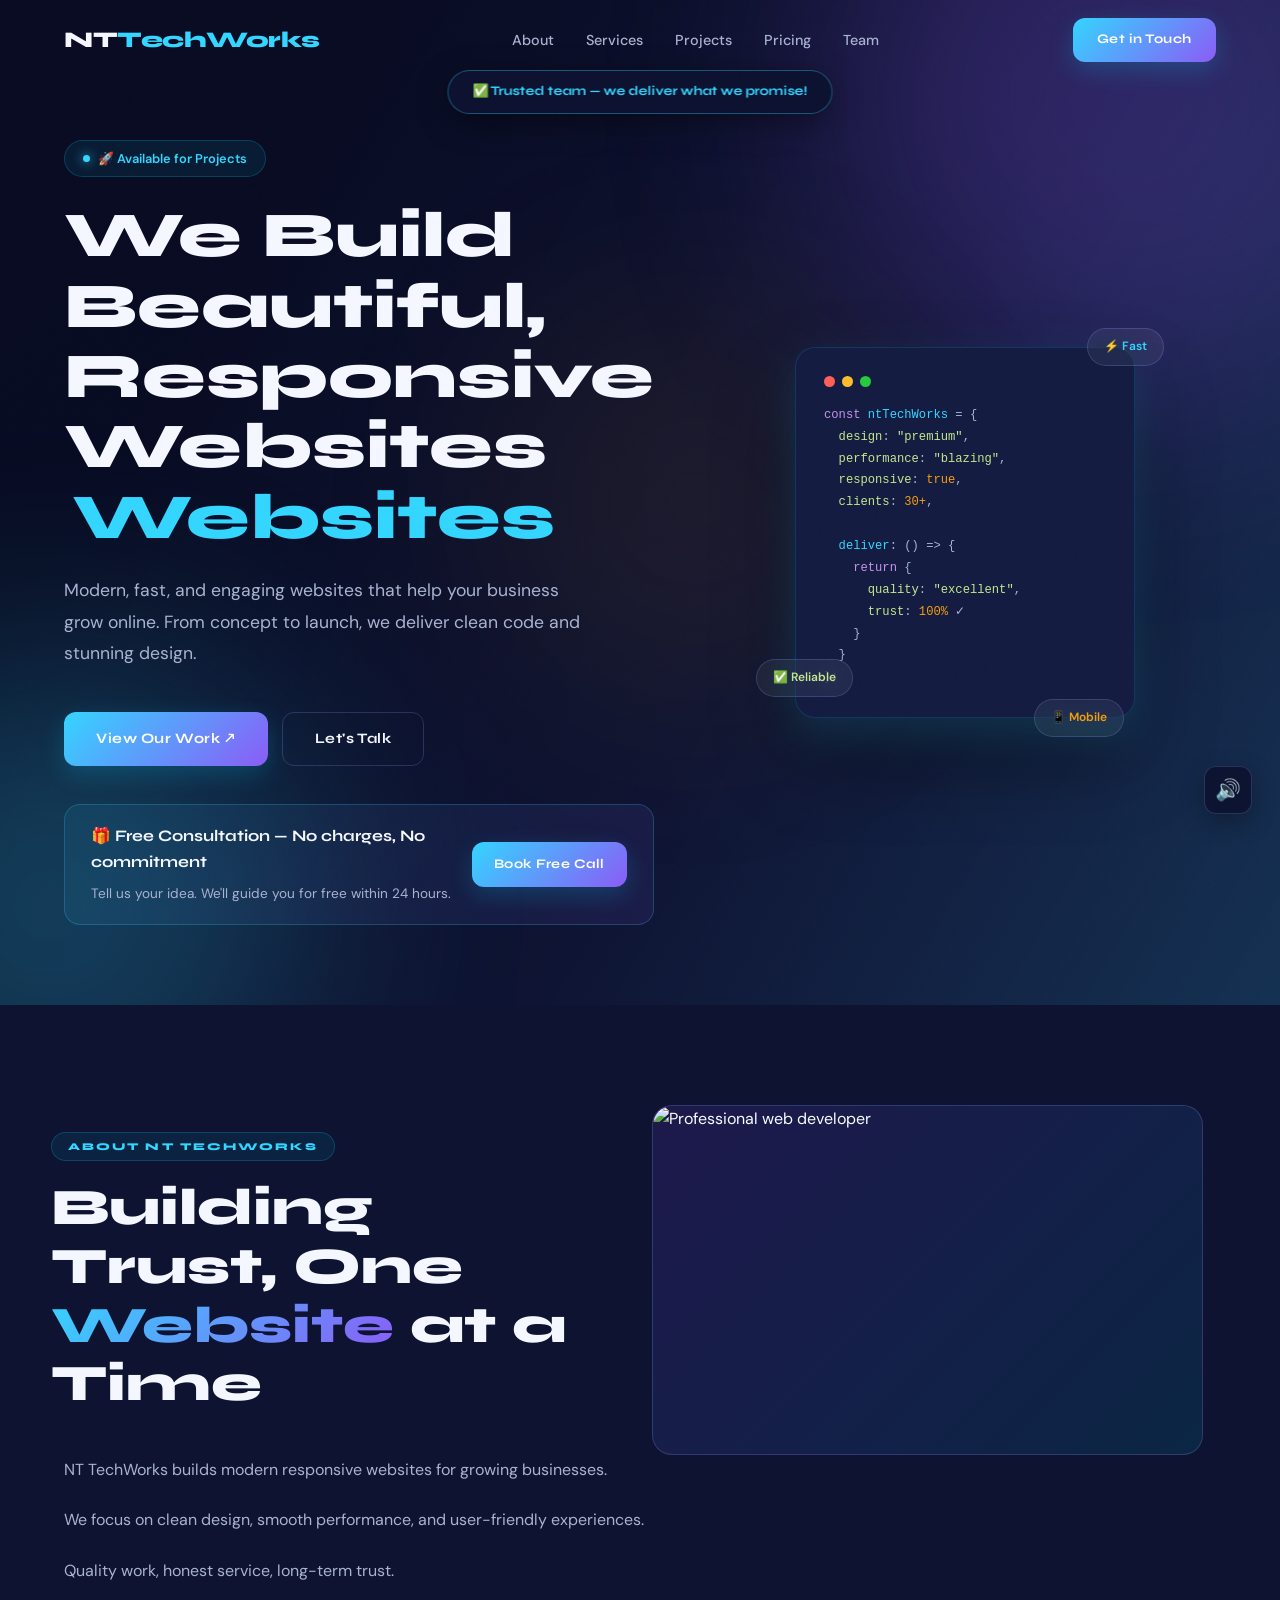
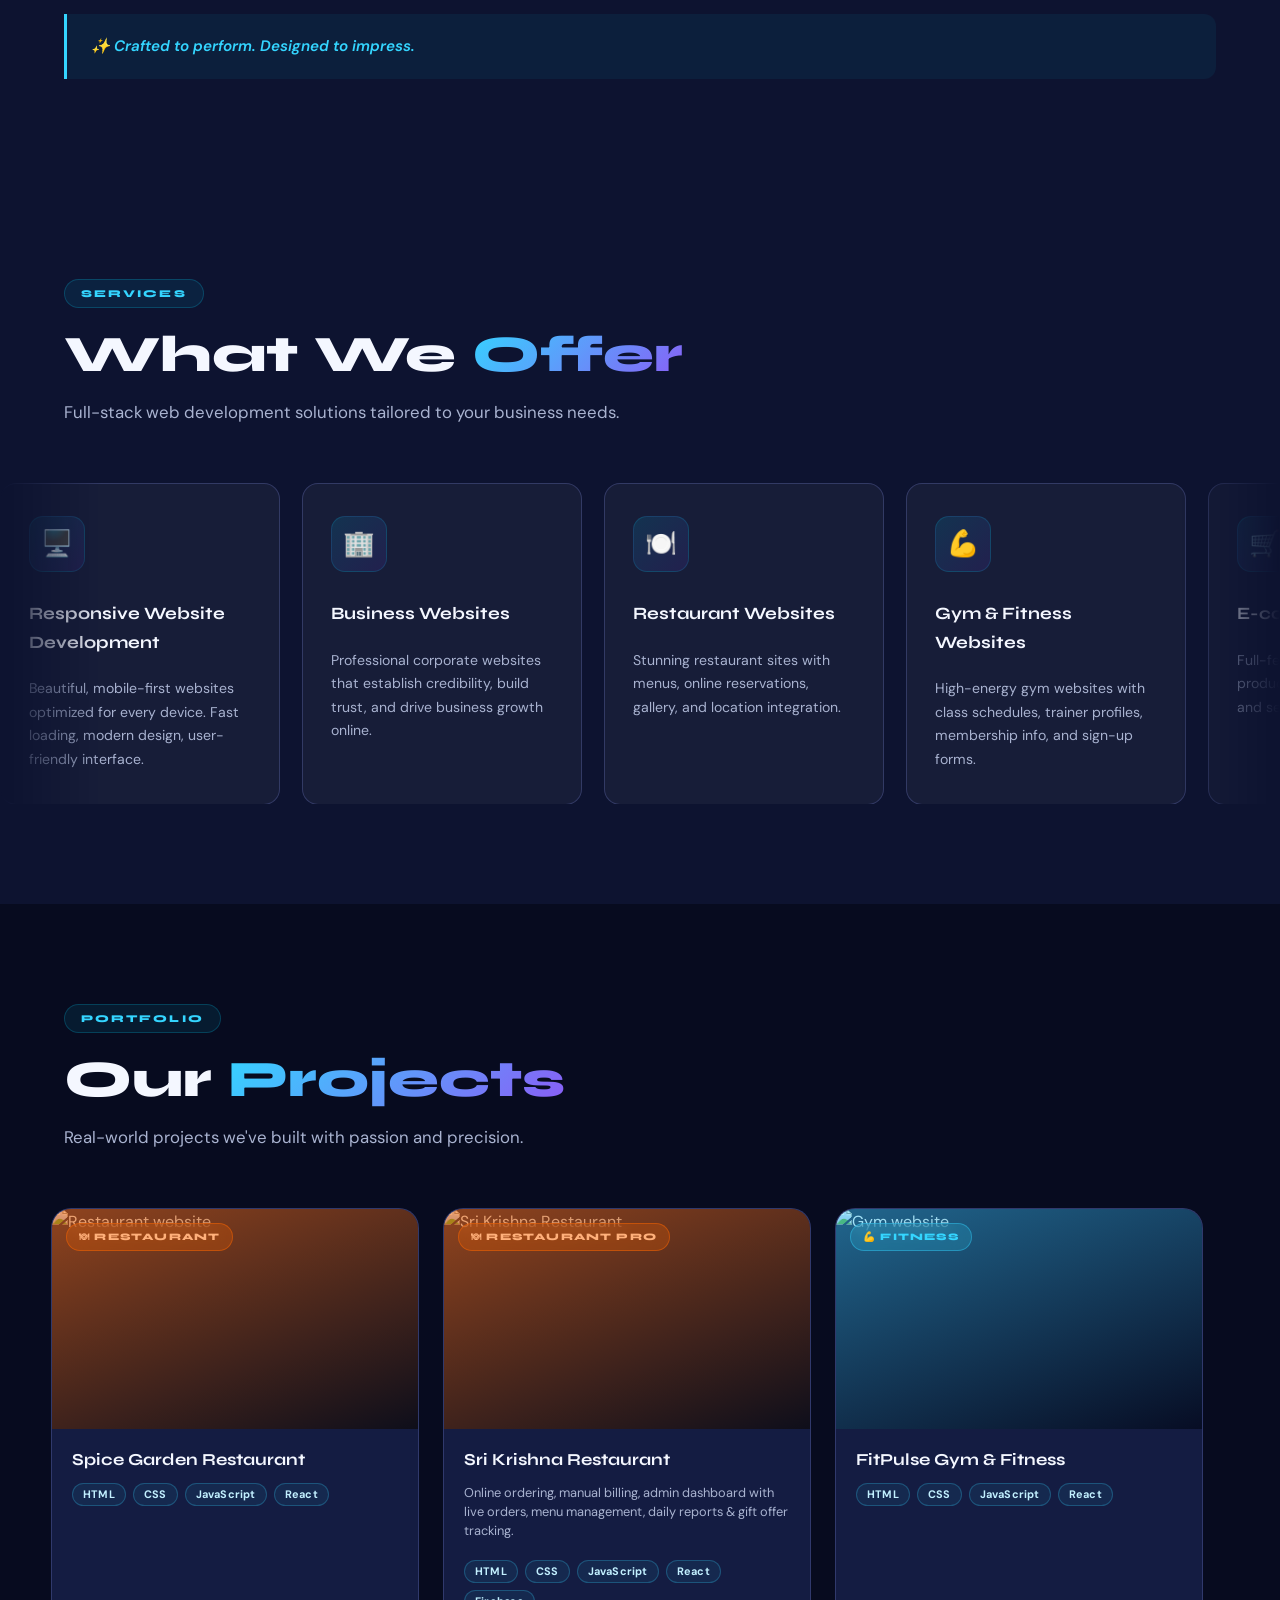
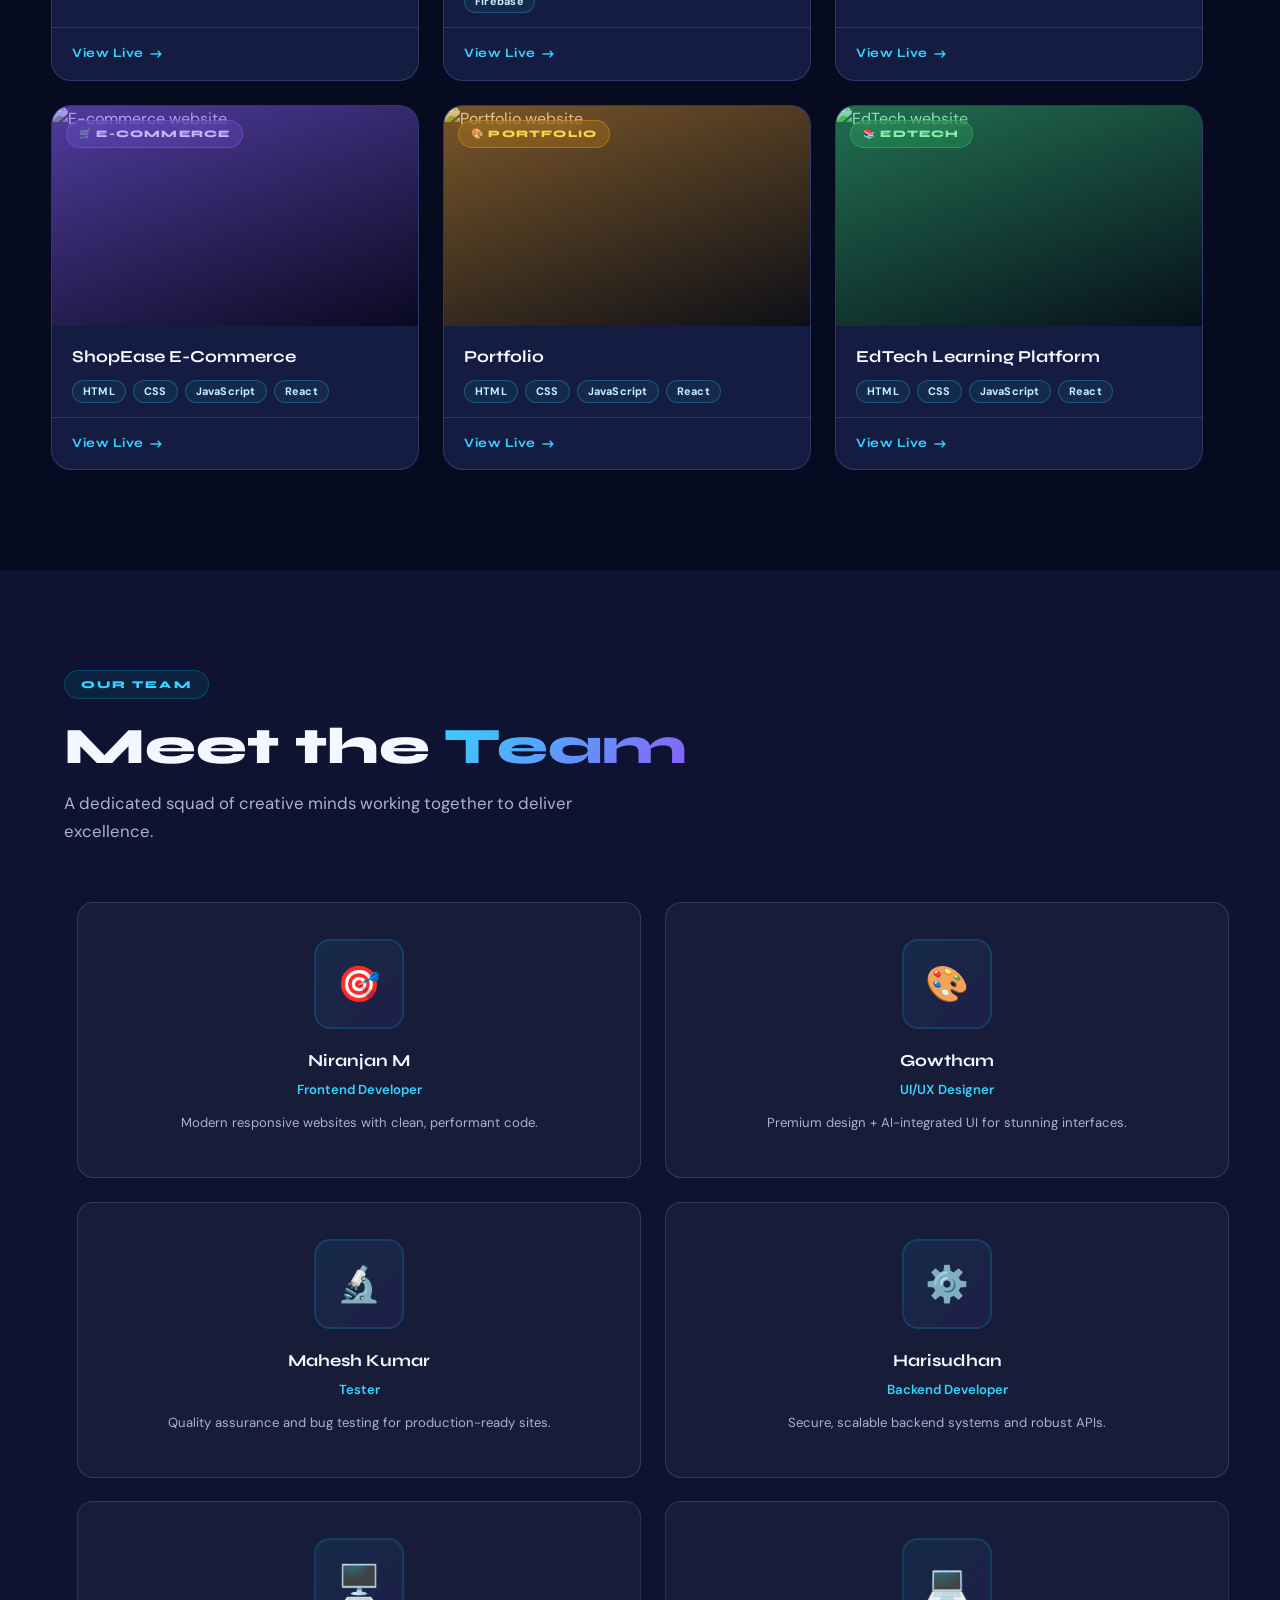
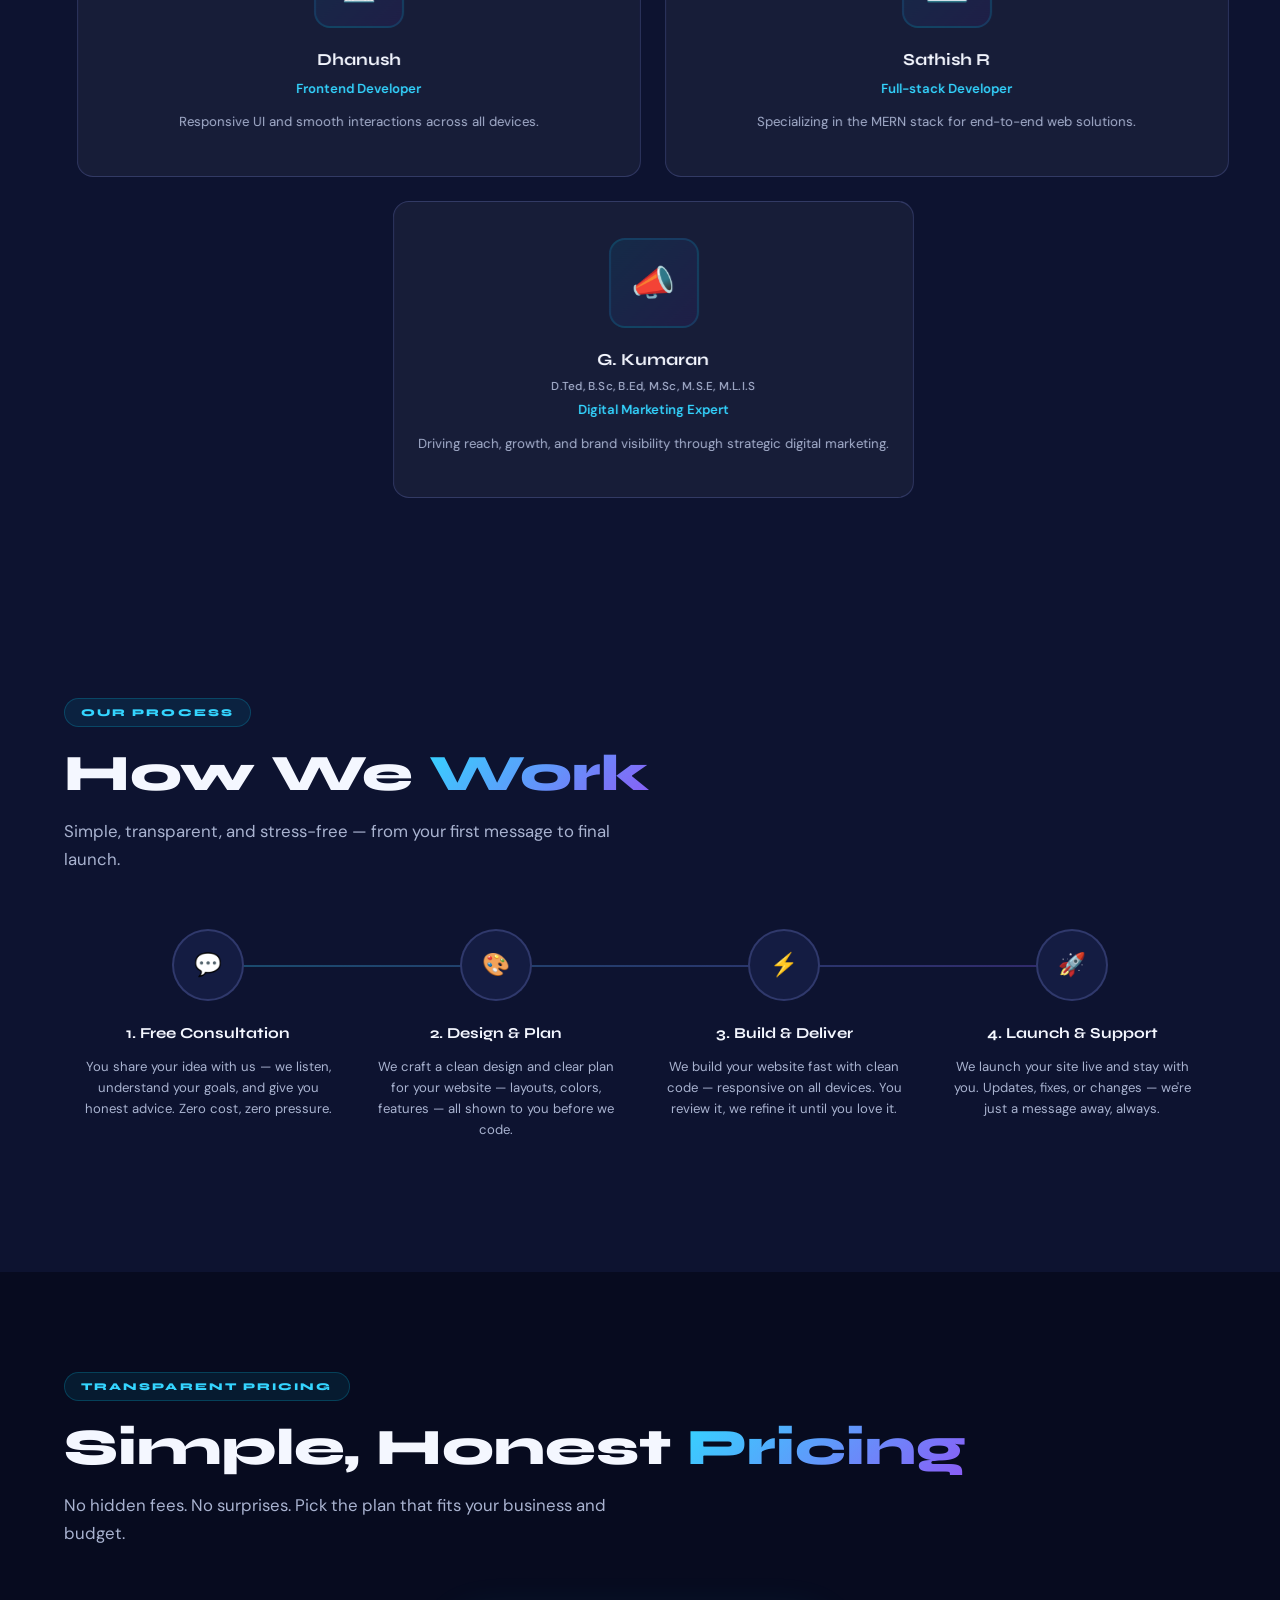
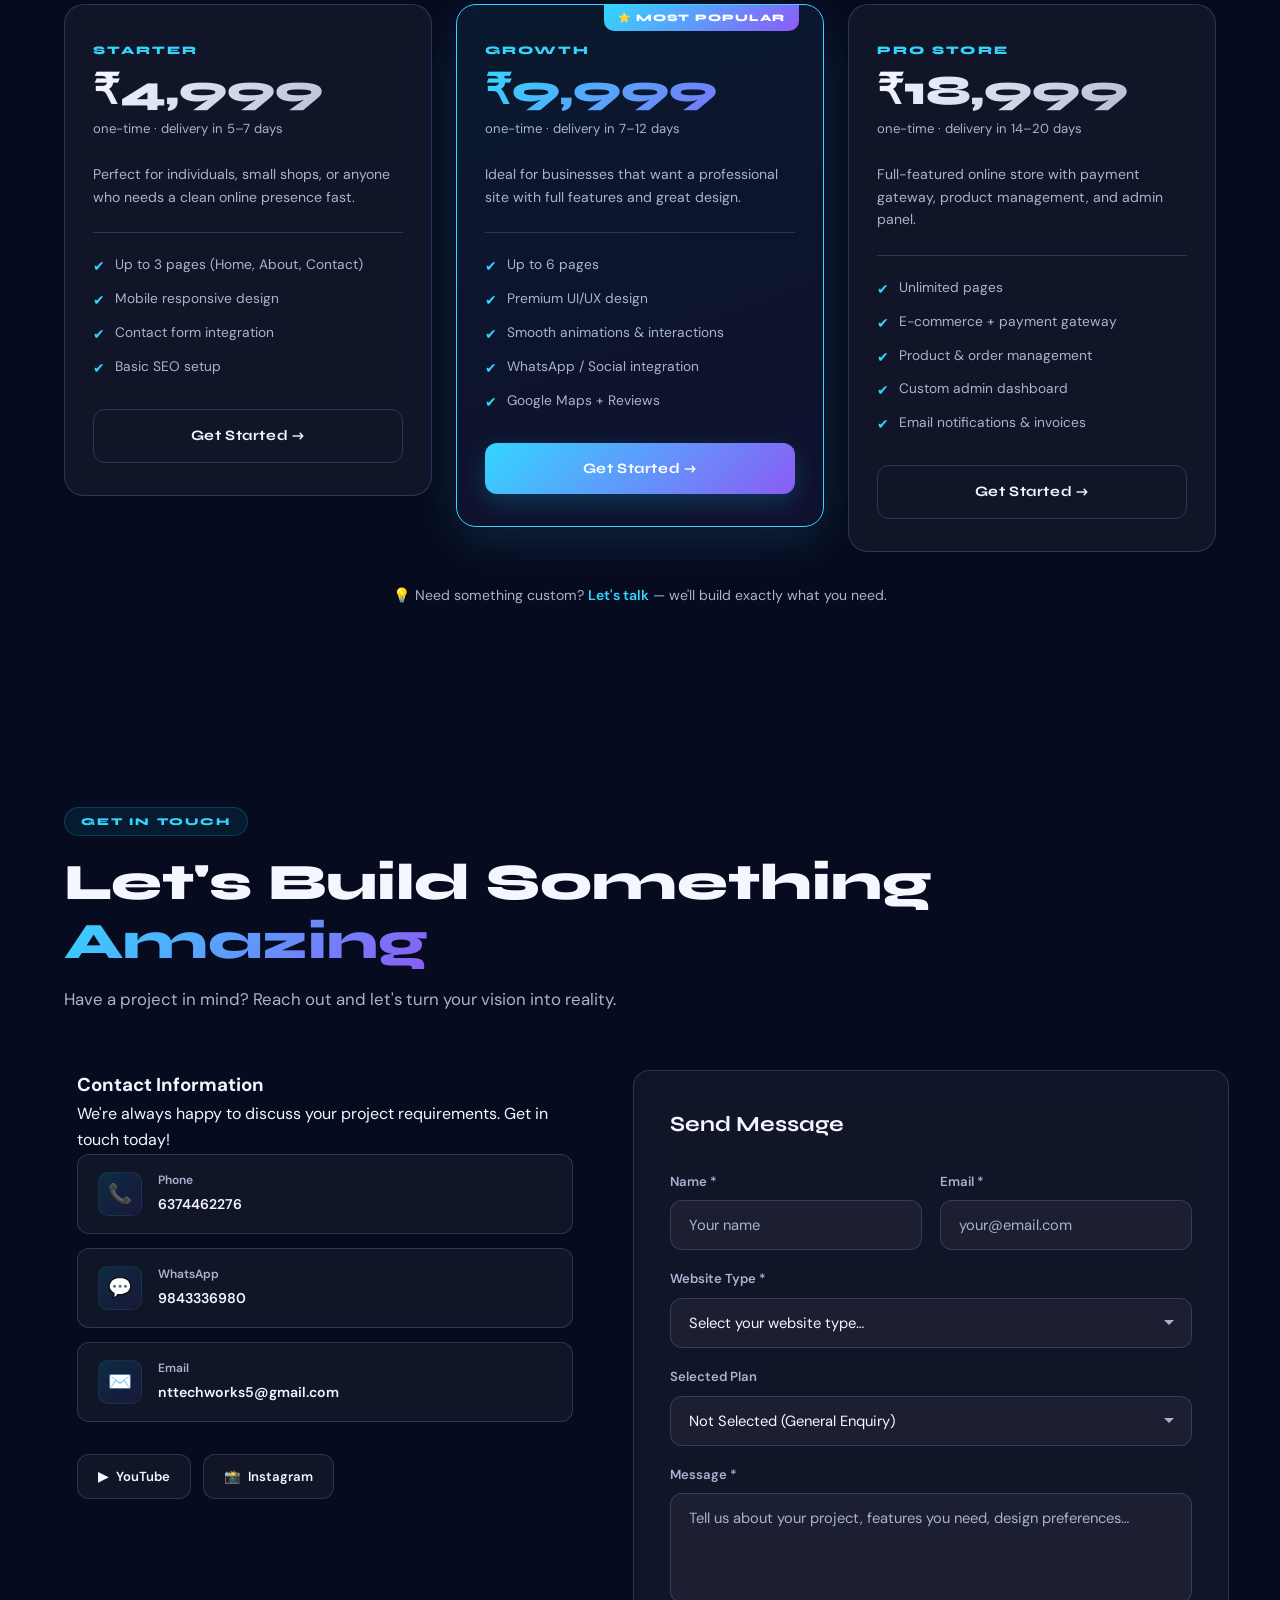
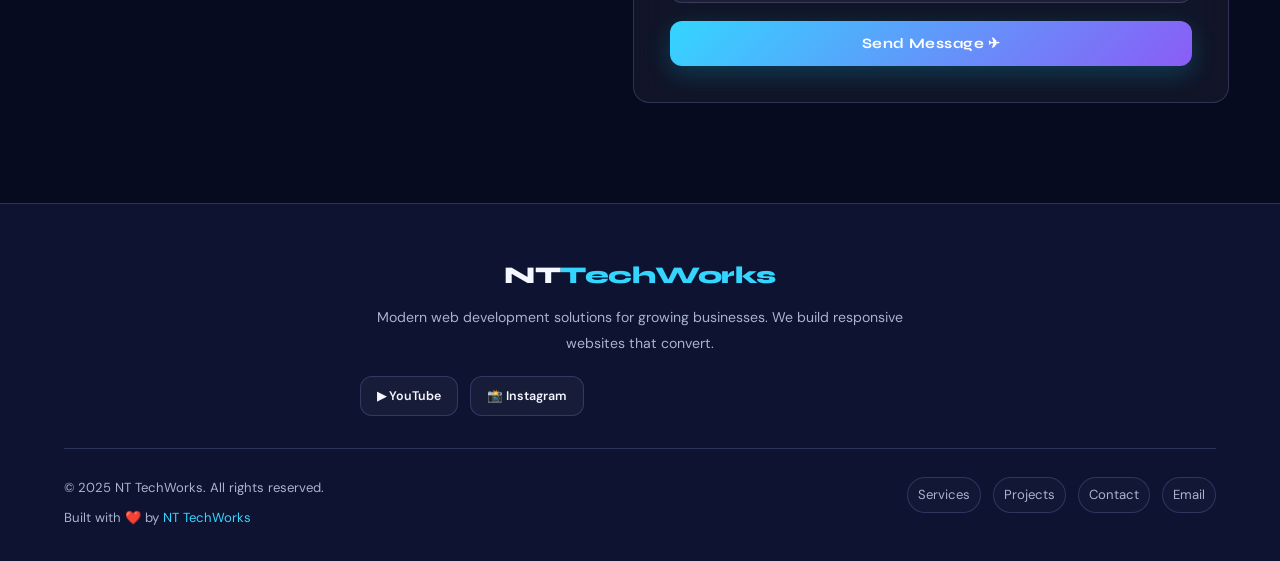
==== commit 46f89ee0: "Update index.html" ====
--- a/index.html
+++ b/index.html
@@ -105,6 +105,60 @@
   .reveal-l.visible, .reveal-r.visible { opacity:1; transform: translateX(0); }
   .parallax-soft { will-change: transform; transition: transform .15s linear; }
   .scroll-slide-l, .scroll-slide-r { will-change: transform; transition: transform .18s linear; }
+
+  /* ── PRELOADER ── */
+  #preloader {
+    position: fixed; inset: 0; z-index: 99999;
+    background: var(--bg);
+    display: flex; align-items: center; justify-content: center;
+    transition: opacity .6s ease, visibility .6s ease;
+  }
+  #preloader.hidden {
+    opacity: 0; visibility: hidden; pointer-events: none;
+  }
+  .preloader-inner {
+    display: flex; flex-direction: column;
+    align-items: center; gap: 16px;
+    animation: preloaderFadeIn .4s ease;
+  }
+  .preloader-logo {
+    width: 80px; height: 80px;
+    border-radius: 20px;
+    object-fit: cover;
+    box-shadow: 0 8px 32px rgba(52,213,255,.2);
+    animation: preloaderPulse 1.5s ease-in-out infinite;
+  }
+  .preloader-text {
+    font-family: var(--font-head);
+    font-size: .85rem; font-weight: 700;
+    color: var(--muted); letter-spacing: .08em;
+    text-transform: uppercase;
+  }
+  .preloader-bar {
+    width: 140px; height: 3px;
+    background: rgba(255,255,255,.08);
+    border-radius: 99px; overflow: hidden;
+    margin-top: 4px;
+  }
+  .preloader-progress {
+    width: 0%; height: 100%;
+    background: linear-gradient(90deg, var(--accent), var(--accent2));
+    border-radius: 99px;
+    animation: preloaderProgress 2s ease forwards;
+  }
+  @keyframes preloaderFadeIn {
+    from { opacity: 0; transform: scale(.9); }
+    to { opacity: 1; transform: scale(1); }
+  }
+  @keyframes preloaderPulse {
+    0%, 100% { transform: scale(1); box-shadow: 0 8px 32px rgba(52,213,255,.2); }
+    50% { transform: scale(1.05); box-shadow: 0 12px 40px rgba(52,213,255,.35); }
+  }
+  @keyframes preloaderProgress {
+    0% { width: 0%; }
+    80% { width: 85%; }
+    100% { width: 100%; }
+  }
 
   /* ── NAVBAR ── */
   #navbar {
@@ -231,18 +285,6 @@
   #voiceUnlockBanner.hidden { transform: translateY(-100%); opacity: 0; pointer-events: none; }
   #voiceUnlockBanner .unlock-pulse { width: 10px; height: 10px; border-radius: 50%; background: #fff; animation: pulse 1.5s infinite; }
 
-  /* ── WELCOME OVERLAY ── */
-  #welcomeOverlay { position: fixed; inset: 0; z-index: 10000; display: flex; flex-direction: column; align-items: center; justify-content: center; background: radial-gradient(circle at 50% 40%, rgba(52,213,255,.12), transparent 60%), rgba(7,11,31,.96); backdrop-filter: blur(8px); opacity: 0; pointer-events: none; transition: opacity .5s ease; cursor: pointer; }
-  #welcomeOverlay.show { opacity: 1; pointer-events: auto; }
-  .welcome-tap-hint { margin-top: 28px; font-size: .85rem; color: var(--accent); font-family: var(--font-head); font-weight: 700; opacity: .8; animation: pulse 2s infinite; }
-  .welcome-emoji-container { display: flex; gap: 16px; margin-bottom: 28px; flex-wrap: wrap; justify-content: center; }
-  .w-emoji { font-size: 2.4rem; animation: wBounce 0.6s ease forwards; opacity: 0; transform: translateY(30px) scale(0.5); }
-  @keyframes wBounce { 0% { opacity:0; transform: translateY(30px) scale(0.5); } 60% { opacity:1; transform: translateY(-8px) scale(1.15); } 100% { opacity:1; transform: translateY(0) scale(1); } }
-  .welcome-title { font-family: var(--font-head); font-size: clamp(1.8rem,5vw,3rem); font-weight: 800; text-align: center; background: linear-gradient(135deg, var(--accent), var(--accent2)); -webkit-background-clip: text; -webkit-text-fill-color: transparent; background-clip: text; opacity: 0; transform: translateY(20px); transition: opacity .5s ease .3s, transform .5s ease .3s; margin-bottom: 8px; }
-  .welcome-sub { font-size: 1rem; color: var(--muted); text-align: center; opacity: 0; transition: opacity .5s ease .5s; max-width: 360px; line-height: 1.6; }
-  #welcomeOverlay.show .welcome-title { opacity: 1; transform: translateY(0); }
-  #welcomeOverlay.show .welcome-sub   { opacity: 1; }
-
   /* ── THANK YOU TOAST ── */
   .thank-you-toast { position: fixed; bottom: 30px; right: 24px; z-index: 9999; display: flex; align-items: center; gap: 14px; background: rgba(13,19,48,.97); border: 1px solid rgba(52,213,255,.4); border-radius: 16px; padding: 18px 22px; box-shadow: 0 16px 48px rgba(0,0,0,.5), 0 0 30px rgba(52,213,255,.1); max-width: 340px; backdrop-filter: blur(20px); transform: translateY(120px); opacity: 0; transition: transform .5s cubic-bezier(.22,1,.36,1), opacity .4s ease; pointer-events: none; }
   .thank-you-toast.show { transform: translateY(0); opacity: 1; pointer-events: auto; }
@@ -267,18 +309,6 @@
   .about-text-content { line-height: 1.9; }
   .about-text-content p { color: var(--muted); margin-bottom: 20px; font-size: 1rem; }
   .about-quote { border-left: 3px solid var(--accent); padding: 18px 24px; background: rgba(0,212,255,.06); border-radius: 0 12px 12px 0; font-style: italic; color: var(--accent); margin-top: 28px; font-size: .95rem; font-weight: 600; }
-
-  /* ── SKILLS ── */
-  #skills { background: var(--bg); }
-  .skills-grid { display: grid; grid-template-columns: repeat(4, minmax(0, 1fr)); gap: 18px; }
-  .skill-card { padding: 24px 22px; border-radius: 14px; background: var(--card); border: 1px solid var(--border); transition: all .3s ease; position: relative; overflow: hidden; height: 100%; display: flex; flex-direction: column; justify-content: space-between; }
-  .skill-card::before { content: ''; position: absolute; inset: 0; background: linear-gradient(135deg, rgba(0,212,255,.08), rgba(124,58,237,.08)); opacity: 0; transition: opacity .3s; }
-  .skill-card:hover { border-color: var(--accent); transform: translateY(-6px); box-shadow: var(--glow); }
-  .skill-card:hover::before { opacity: 1; }
-  .skill-icon { font-size: 2rem; margin-bottom: 12px; }
-  .skill-name { font-family: var(--font-head); font-weight: 700; font-size: .98rem; margin-bottom: 10px; }
-  .skill-bar-wrap { height: 5px; background: rgba(255,255,255,.08); border-radius: 99px; overflow: hidden; }
-  .skill-bar { height: 100%; background: linear-gradient(90deg, var(--accent), var(--accent2)); border-radius: 99px; transition: width 1.2s ease; width: 0; }
 
   /* ── SERVICES ── */
   #services { background: var(--bg2); overflow: hidden; }
@@ -309,15 +339,13 @@
   .thumb-ecom::before       { background: linear-gradient(160deg, rgba(139,92,246,.5) 0%, rgba(5,0,15,.65) 100%); }
   .thumb-portfolio::before  { background: linear-gradient(160deg, rgba(245,158,11,.45) 0%, rgba(10,8,0,.65) 100%); }
   .thumb-edtech::before     { background: linear-gradient(160deg, rgba(52,213,100,.45) 0%, rgba(0,10,5,.65) 100%); }
-  .thumb-audiobook::before  { background: linear-gradient(160deg, rgba(245,100,200,.45) 0%, rgba(15,0,10,.65) 100%); }
-  .project-badge { position: absolute; top: 14px; left: 14px; z-index: 2; font-family: var(--font-head); font-size: .62rem; font-weight: 800; letter-spacing: .12em; text-transform: uppercase; padding: 5px 12px; border-radius: 99px; backdrop-filter: blur(8px); }
+    .project-badge { position: absolute; top: 14px; left: 14px; z-index: 2; font-family: var(--font-head); font-size: .62rem; font-weight: 800; letter-spacing: .12em; text-transform: uppercase; padding: 5px 12px; border-radius: 99px; backdrop-filter: blur(8px); }
   .badge-restaurant { background: rgba(245,100,0,.25); border: 1px solid rgba(245,100,0,.5); color: #ffb07a; }
   .badge-gym        { background: rgba(52,213,255,.18); border: 1px solid rgba(52,213,255,.4); color: var(--accent); }
   .badge-ecom       { background: rgba(139,92,246,.22); border: 1px solid rgba(139,92,246,.45); color: #c4b5fd; }
   .badge-portfolio  { background: rgba(245,158,11,.2);  border: 1px solid rgba(245,158,11,.4);  color: #fcd34d; }
   .badge-edtech     { background: rgba(52,213,100,.2);  border: 1px solid rgba(52,213,100,.4);  color: #86efac; }
-  .badge-audiobook  { background: rgba(245,100,200,.2); border: 1px solid rgba(245,100,200,.4); color: #f9a8d4; }
-  .project-body { padding: 20px 20px 14px; flex: 1; display: flex; flex-direction: column; gap: 12px; }
+    .project-body { padding: 20px 20px 14px; flex: 1; display: flex; flex-direction: column; gap: 12px; }
   .project-title { font-family: var(--font-head); font-weight: 700; font-size: 1.05rem; line-height: 1.3; display: -webkit-box; -webkit-line-clamp: 1; -webkit-box-orient: vertical; overflow: hidden; }
   .project-skills { display: flex; flex-wrap: wrap; gap: 7px; }
   .project-skill { font-size: .68rem; font-weight: 700; padding: 5px 10px; border-radius: 999px; border: 1px solid rgba(52,213,255,.25); background: rgba(52,213,255,.07); color: #c2f0ff; line-height: 1; letter-spacing: .02em; }
@@ -328,12 +356,17 @@
   .project-link:hover .project-link-arrow { transform: translateX(4px); }
   .project-link.coming-soon { color: var(--muted); pointer-events: none; }
 
-  /* ── TEAM — always 2 cards per row ── */
+  /* ── TEAM — last card full width, rest 2 per row ── */
   #team { background: var(--bg2); }
   .team-grid {
     display: grid;
     grid-template-columns: repeat(2, 1fr);
     gap: 24px;
+  }
+  .team-grid .team-card:last-child {
+    grid-column: 1 / -1;
+    max-width: 600px;
+    justify-self: center;
   }
   .team-card { text-align: center; padding: 36px 24px 28px; border-radius: var(--radius); background: var(--card); border: 1px solid var(--border); transition: all .35s ease; height: 100%; display: flex; flex-direction: column; align-items: center; cursor: default; }
   .team-card:hover { border-color: var(--accent); transform: translateY(-8px); box-shadow: var(--glow); background: rgba(0,212,255,.04); }
@@ -342,15 +375,6 @@
   .team-degree { font-size: .72rem; color: var(--muted); font-weight: 500; margin-bottom: 4px; letter-spacing: .02em; line-height: 1.5; }
   .team-role { font-size: .82rem; color: var(--accent); font-weight: 600; margin-bottom: 12px; }
   .team-desc { font-size: .82rem; color: var(--muted); line-height: 1.7; margin-bottom: 14px; }
-
-  /* ── WHY US ── */
-  #why { background: var(--bg); }
-  .why-grid { display: grid; grid-template-columns: repeat(3, minmax(0, 1fr)); gap: 22px; }
-  .why-card { display: flex; align-items: flex-start; gap: 18px; padding: 28px 26px; border-radius: 14px; background: var(--card); border: 1px solid var(--border); transition: all .3s ease; height: 100%; }
-  .why-card:hover { border-color: var(--accent); transform: translateY(-4px); }
-  .why-icon { flex-shrink: 0; width: 50px; height: 50px; border-radius: 12px; background: linear-gradient(135deg, rgba(0,212,255,.12), rgba(124,58,237,.08)); display: flex; align-items: center; justify-content: center; font-size: 1.4rem; border: 1px solid rgba(0,212,255,.1); }
-  .why-text h4 { font-family: var(--font-head); font-weight: 700; margin-bottom: 6px; font-size: .98rem; }
-  .why-text p  { font-size: .86rem; color: var(--muted); line-height: 1.6; }
 
   /* ── CONTACT ── */
   #contact { background: var(--bg); }
@@ -374,6 +398,22 @@
   .form-group { display: flex; flex-direction: column; gap: 8px; }
   .form-group label { font-size: .82rem; font-weight: 600; color: var(--muted); }
   .form-group input, .form-group textarea, .form-group select { background: var(--card); border: 1px solid var(--border); color: var(--text); border-radius: 12px; padding: 14px 18px; font-family: var(--font-body); font-size: .92rem; transition: all .2s; resize: none; outline: none; }
+  .form-group select {
+    cursor: pointer;
+    appearance: none;
+    background-image: url("data:image/svg+xml,%3Csvg xmlns='http://www.w3.org/2000/svg' width='12' height='12' viewBox='0 0 12 12'%3E%3Cpath fill='%23a9b3d0' d='M6 8L1 3h10z'/%3E%3C/svg%3E");
+    background-repeat: no-repeat;
+    background-position: right 16px center;
+    padding-right: 40px;
+  }
+  .form-group select option {
+    background: var(--bg3);
+    color: var(--text);
+    padding: 10px;
+  }
+  .form-group select option:first-child {
+    color: var(--muted);
+  }
   .form-group input::placeholder, .form-group textarea::placeholder { color: var(--muted); }
   .form-group input:focus, .form-group textarea:focus, .form-group select:focus { border-color: var(--accent); box-shadow: 0 0 0 3px rgba(0,212,255,.1); background: rgba(0,212,255,.02); }
   .form-row { display: grid; grid-template-columns: 1fr 1fr; gap: 18px; }
@@ -417,11 +457,44 @@
   #process { background: var(--bg2); }
   .process-grid { display: grid; grid-template-columns: repeat(4, 1fr); gap: 0; position: relative; }
   .process-grid::before { content: ''; position: absolute; top: 36px; left: 10%; right: 10%; height: 2px; background: linear-gradient(90deg, var(--accent), var(--accent2)); opacity: .3; z-index: 0; }
-  .process-step { text-align: center; padding: 0 16px 32px; position: relative; z-index: 1; }
+  .process-step { text-align: center; padding: 0 16px 32px; position: relative; z-index: 1; opacity: 0; transform: translateY(40px); transition: opacity .6s ease, transform .6s ease; }
+  .process-step.visible { opacity: 1; transform: translateY(0); }
   .process-num { width: 72px; height: 72px; border-radius: 50%; background: var(--bg3); border: 2px solid var(--border); display: flex; align-items: center; justify-content: center; margin: 0 auto 20px; font-family: var(--font-head); font-size: 1.4rem; font-weight: 800; transition: all .35s ease; position: relative; }
   .process-step:hover .process-num { border-color: var(--accent); background: linear-gradient(135deg, rgba(52,213,255,.12), rgba(139,92,246,.12)); box-shadow: 0 0 28px rgba(52,213,255,.2); transform: scale(1.1); }
   .process-step-title { font-family: var(--font-head); font-weight: 700; font-size: .95rem; margin-bottom: 10px; color: var(--text); }
   .process-step-desc { font-size: .82rem; color: var(--muted); line-height: 1.6; }
+
+  /* Mobile vertical process */
+  @media (max-width: 768px) {
+    .process-grid { grid-template-columns: 1fr; gap: 24px; }
+    .process-grid::before { display: none; }
+    .process-step { 
+      display: flex; 
+      align-items: flex-start; 
+      gap: 20px; 
+      text-align: left; 
+      padding: 24px; 
+      background: var(--card); 
+      border: 1px solid var(--border); 
+      border-radius: 16px;
+      opacity: 0;
+      transform: translateX(-30px);
+      transition: opacity .5s ease, transform .5s ease, border-color .3s ease, box-shadow .3s ease;
+    }
+    .process-step.visible { opacity: 1; transform: translateX(0); }
+    .process-step:hover { border-color: var(--accent); box-shadow: var(--glow); }
+    .process-num { 
+      width: 56px; 
+      height: 56px; 
+      font-size: 1.2rem; 
+      margin: 0; 
+      flex-shrink: 0;
+      background: linear-gradient(135deg, rgba(52,213,255,.12), rgba(139,92,246,.12));
+    }
+    .process-step-content { flex: 1; }
+    .process-step-title { font-size: 1rem; margin-bottom: 8px; }
+    .process-step-desc { font-size: .88rem; line-height: 1.7; }
+  }
 
   /* ── PRICING ── */
   #pricing { background: var(--bg); }
@@ -457,7 +530,6 @@
     .about-img-box { height: 320px; max-width: 520px; margin: 0 auto; }
     .skills-grid { grid-template-columns: repeat(3, minmax(0, 1fr)); }
     .projects-grid, .why-grid { grid-template-columns: repeat(2, minmax(0, 1fr)); }
-    .testi-grid { grid-template-columns: 1fr 1fr; }
     .pricing-grid { grid-template-columns: 1fr; max-width: 440px; margin: 0 auto; }
   }
   @media (max-width: 900px) {
@@ -493,25 +565,26 @@
     .contact-form { gap: 12px; }
     .form-group label { font-size: .74rem; }
     .form-group input, .form-group textarea, .form-group select { padding: 12px; font-size: .84rem; border-radius: 10px; }
+    .form-group select { background-position: right 12px center; padding-right: 36px; }
     .contact-form-card { padding: 20px; border-radius: 14px; }
     .contact-form-title { font-size: 1.12rem; margin-bottom: 16px; text-align: center; }
     .contact-submit-btn { padding: 12px; font-size: .86rem; }
     .about-img-box { height: 280px; max-width: 100%; margin: 0 auto; }
-    .skills-grid, .projects-grid, .why-grid { grid-template-columns: repeat(2, minmax(0, 1fr)); gap: 14px; }
+    .skills-grid, .projects-grid { grid-template-columns: repeat(2, minmax(0, 1fr)); gap: 14px; }
+    .projects-grid { grid-template-columns: 1fr; }
     .team-grid { grid-template-columns: 1fr 1fr; gap: 12px; }
+    .team-grid .team-card:last-child {
+      grid-column: 1 / -1;
+      max-width: 100%;
+    }
     .service-card { padding: 22px 16px; }
     .projects-grid { gap: 14px; }
-    .project-thumb { height: 148px; }
+    .project-thumb { height: 180px; }
     .team-card { padding: 24px 14px 18px; }
     .team-avatar { width: 72px; height: 72px; font-size: 1.7rem; }
-    .why-card { padding: 20px 14px; gap: 12px; align-items: flex-start; }
-    .why-icon { width: 42px; height: 42px; font-size: 1.1rem; }
-    .svc-title, .project-title, .team-name, .why-text h4 { font-size: .84rem; }
+        .svc-title, .project-title, .team-name, .why-text h4 { font-size: .84rem; }
     .svc-desc, .team-desc, .why-text p { font-size: .74rem; line-height: 1.45; }
-    .process-grid { grid-template-columns: repeat(2, 1fr); gap: 8px; }
-    .process-grid::before { display: none; }
-    .process-num { width: 58px; height: 58px; font-size: 1.1rem; }
-    .testi-grid { grid-template-columns: 1fr 1fr; gap: 14px; }
+
     .pricing-grid { max-width: 100%; }
     .pricing-card { padding: 26px 20px 22px; }
     .pricing-price { font-size: 2rem; }
@@ -527,8 +600,13 @@
     .hero-btns  { flex-direction: column; }
     .btn        { width: 100%; justify-content: center; padding: 12px 24px; }
     .about-img-box { height: 220px; border-radius: 14px; }
-    .skills-grid, .projects-grid, .why-grid { grid-template-columns: repeat(2, minmax(0, 1fr)); gap: 12px; }
+    .skills-grid, .projects-grid { grid-template-columns: repeat(2, minmax(0, 1fr)); gap: 12px; }
+    .projects-grid { grid-template-columns: 1fr; gap: 16px; }
     .team-grid { grid-template-columns: 1fr 1fr; gap: 10px; }
+    .team-grid .team-card:last-child {
+      grid-column: 1 / -1;
+      max-width: 100%;
+    }
     .contact-grid { gap: 20px; }
     .social-row { grid-template-columns: 1fr; }
     .social-btn { width: 100%; }
@@ -539,8 +617,8 @@
     .form-row { grid-template-columns: 1fr; }
     .skill-card { padding: 16px 12px; }
     .service-card { padding: 18px 12px; }
-    .projects-grid { grid-template-columns: repeat(2, minmax(0, 1fr)); gap: 10px; }
-    .project-thumb { height: 120px; }
+    .projects-grid { grid-template-columns: 1fr; gap: 14px; }
+    .project-thumb { height: 160px; }
     .project-body  { padding: 10px; gap: 7px; }
     .project-footer{ padding: 9px 10px; }
     .project-title { font-size: .78rem; }
@@ -549,13 +627,7 @@
     .project-badge { font-size: .54rem; padding: 4px 9px; top:9px; left:9px; }
     .team-card { padding: 18px 10px 14px; }
     .team-avatar { width: 62px; height: 62px; font-size: 1.4rem; margin-bottom: 12px; }
-    .why-card { padding: 14px 10px; gap: 8px; }
-    .why-icon { width: 36px; height: 36px; font-size: .95rem; border-radius: 9px; }
-    .process-grid { grid-template-columns: repeat(2, 1fr); }
-    .process-step { padding: 0 8px 22px; }
-    .process-step-title { font-size: .82rem; }
-    .process-step-desc  { font-size: .74rem; }
-    .testi-grid { grid-template-columns: 1fr; }
+    
     .testi-card { padding: 20px 16px; }
     .consult-banner { padding: 14px 16px; gap: 12px; }
     .consult-banner-text strong { font-size: .88rem; }
@@ -569,18 +641,22 @@
 <base target="_blank">
 </head>
 <body>
+<!-- PRELOADER -->
+<div id="preloader">
+  <div class="preloader-inner">
+    <img src="logo.jpeg" alt="NT TechWorks" class="preloader-logo" />
+    <div class="preloader-text">NT TechWorks</div>
+    <div class="preloader-bar"><div class="preloader-progress"></div></div>
+  </div>
+</div>
+
 
 <div id="voiceUnlockBanner">
   <div class="unlock-pulse"></div>
   🔊 Tap anywhere to enable voice — NT TechWorks greets you!
 </div>
 
-<div id="welcomeOverlay">
-  <div class="welcome-emoji-container" id="welcomeEmojis"></div>
-  <div class="welcome-title">Welcome to NT TechWorks! 🚀</div>
-  <div class="welcome-sub">We build modern, beautiful &amp; responsive websites</div>
-  <div class="welcome-tap-hint">👆 Tap to enter</div>
-</div>
+
 
 <div id="thankYouToast" class="thank-you-toast">
   <div class="ty-icon">🎉</div>
@@ -596,14 +672,13 @@
 <nav id="navbar">
   <div class="container">
     <div class="nav-inner">
-      <a href="#hero" class="nav-logo">NT <span>TechWorks</span></a>
+      <a href="#hero" class="nav-logo" onclick="event.preventDefault(); window.scrollTo({top:0,behavior:'smooth'});">NT <span>TechWorks</span></a>
       <ul class="nav-links">
-        <li><a href="#about">About</a></li>
-        <li><a href="#services">Services</a></li>
-        <li><a href="#projects">Projects</a></li>
-        <li><a href="#pricing">Pricing</a></li>
-        <li><a href="#testimonials">Our Promise</a></li>
-        <li><a href="#team">Team</a></li>
+        <li><a href="#about" onclick="event.preventDefault(); scrollToSection('#about');">About</a></li>
+        <li><a href="#services" onclick="event.preventDefault(); scrollToSection('#services');">Services</a></li>
+        <li><a href="#projects" onclick="event.preventDefault(); scrollToSection('#projects');">Projects</a></li>
+        <li><a href="#pricing" onclick="event.preventDefault(); scrollToSection('#pricing');">Pricing</a></li>
+        <li><a href="#team" onclick="event.preventDefault(); scrollToSection('#team');">Team</a></li>
       </ul>
       <div class="nav-cta">
         <a href="#contact" class="btn btn-primary" style="padding:11px 24px;font-size:.82rem;">Get in Touch</a>
@@ -622,16 +697,15 @@
     <button class="mobile-menu-close" type="button" aria-label="Close menu" onclick="closeMobile()">✕</button>
   </div>
   <div class="mobile-menu-links">
-    <a href="#about"        onclick="closeMobile()"><span class="menu-icon">👤</span>About</a>
-    <a href="#services"     onclick="closeMobile()"><span class="menu-icon">⚙️</span>Services</a>
-    <a href="#projects"     onclick="closeMobile()"><span class="menu-icon">💼</span>Projects</a>
-    <a href="#pricing"      onclick="closeMobile()"><span class="menu-icon">💰</span>Pricing</a>
-    <a href="#testimonials" onclick="closeMobile()"><span class="menu-icon">🤝</span>Our Promise</a>
-    <a href="#team"         onclick="closeMobile()"><span class="menu-icon">👥</span>Team</a>
-    <a href="#contact"      onclick="closeMobile()"><span class="menu-icon">📬</span>Contact</a>
+    <a href="#about"        onclick="event.preventDefault(); closeMobile(); setTimeout(()=>scrollToSection('#about'),350);"><span class="menu-icon">👤</span>About</a>
+    <a href="#services"     onclick="event.preventDefault(); closeMobile(); setTimeout(()=>scrollToSection('#services'),350);"><span class="menu-icon">⚙️</span>Services</a>
+    <a href="#projects"     onclick="event.preventDefault(); closeMobile(); setTimeout(()=>scrollToSection('#projects'),350);"><span class="menu-icon">💼</span>Projects</a>
+    <a href="#pricing"      onclick="event.preventDefault(); closeMobile(); setTimeout(()=>scrollToSection('#pricing'),350);"><span class="menu-icon">💰</span>Pricing</a>
+    <a href="#team"         onclick="event.preventDefault(); closeMobile(); setTimeout(()=>scrollToSection('#team'),350);"><span class="menu-icon">👥</span>Team</a>
+    <a href="#contact"      onclick="event.preventDefault(); closeMobile(); setTimeout(()=>scrollToSection('#contact'),350);"><span class="menu-icon">📬</span>Contact</a>
   </div>
   <div class="mobile-menu-footer">
-    <a href="#contact" class="btn btn-primary" onclick="closeMobile()">Get in Touch ↗</a>
+    <a href="#contact" class="btn btn-primary" onclick="event.preventDefault(); closeMobile(); setTimeout(()=>scrollToSection('#contact'),350);">Get in Touch ↗</a>
   </div>
 </div>
 
@@ -664,7 +738,7 @@
             <strong>🎁 Free Consultation — No charges, No commitment</strong>
             <span>Tell us your idea. We'll guide you for free within 24 hours.</span>
           </div>
-          <a href="#contact" class="btn btn-primary" style="padding:12px 22px;font-size:.82rem;">Book Free Call</a>
+          <a href="tel:6374462276" class="btn btn-primary" style="padding:12px 22px;font-size:.82rem;">Book Free Call</a>
         </div>
       </div>
       <div class="hero-visual reveal-r">
@@ -721,16 +795,6 @@
   </div>
 </section>
 
-<!-- SKILLS -->
-<section id="skills" class="section">
-  <div class="container">
-    <div class="tag reveal">Our Skills</div>
-    <h2 class="section-title reveal">Technologies &amp; <span class="grad-text">Expertise</span></h2>
-    <p class="section-sub reveal">Modern tools and techniques to deliver world-class web experiences.</p>
-    <div class="skills-grid" id="skillsGrid"></div>
-  </div>
-</section>
-
 <!-- SERVICES -->
 <section id="services" class="section">
   <div class="container">
@@ -760,9 +824,7 @@
     <h2 class="section-title reveal">Meet the <span class="grad-text">Team</span></h2>
     <p class="section-sub reveal">A dedicated squad of creative minds working together to deliver excellence.</p>
     <div class="team-grid" id="teamGrid"></div>
-    <div style="text-align:center;margin-top:36px;" class="reveal">
-      <a href="portfolio.html" class="btn btn-primary" style="font-size:.9rem;padding:14px 36px;">View Full Team Portfolio ↗</a>
-    </div>
+    
   </div>
 </section>
 
@@ -773,25 +835,33 @@
     <h2 class="section-title reveal">How We <span class="grad-text">Work</span></h2>
     <p class="section-sub reveal">Simple, transparent, and stress-free — from your first message to final launch.</p>
     <div class="process-grid">
-      <div class="process-step reveal" style="transition-delay:.05s">
+      <div class="process-step reveal" data-step="1" style="transition-delay:.05s">
         <div class="process-num">💬</div>
-        <div class="process-step-title">1. Free Consultation</div>
-        <div class="process-step-desc">You share your idea with us — we listen, understand your goals, and give you honest advice. Zero cost, zero pressure.</div>
-      </div>
-      <div class="process-step reveal" style="transition-delay:.12s">
+        <div class="process-step-content">
+          <div class="process-step-title">1. Free Consultation</div>
+          <div class="process-step-desc">You share your idea with us — we listen, understand your goals, and give you honest advice. Zero cost, zero pressure.</div>
+        </div>
+      </div>
+      <div class="process-step reveal" data-step="2" style="transition-delay:.12s">
         <div class="process-num">🎨</div>
-        <div class="process-step-title">2. Design & Plan</div>
-        <div class="process-step-desc">We craft a clean design and clear plan for your website — layouts, colors, features — all shown to you before we code.</div>
-      </div>
-      <div class="process-step reveal" style="transition-delay:.19s">
+        <div class="process-step-content">
+          <div class="process-step-title">2. Design & Plan</div>
+          <div class="process-step-desc">We craft a clean design and clear plan for your website — layouts, colors, features — all shown to you before we code.</div>
+        </div>
+      </div>
+      <div class="process-step reveal" data-step="3" style="transition-delay:.19s">
         <div class="process-num">⚡</div>
-        <div class="process-step-title">3. Build & Deliver</div>
-        <div class="process-step-desc">We build your website fast with clean code — responsive on all devices. You review it, we refine it until you love it.</div>
-      </div>
-      <div class="process-step reveal" style="transition-delay:.26s">
+        <div class="process-step-content">
+          <div class="process-step-title">3. Build & Deliver</div>
+          <div class="process-step-desc">We build your website fast with clean code — responsive on all devices. You review it, we refine it until you love it.</div>
+        </div>
+      </div>
+      <div class="process-step reveal" data-step="4" style="transition-delay:.26s">
         <div class="process-num">🚀</div>
-        <div class="process-step-title">4. Launch & Support</div>
-        <div class="process-step-desc">We launch your site live and stay with you. Updates, fixes, or changes — we're just a message away, always.</div>
+        <div class="process-step-content">
+          <div class="process-step-title">4. Launch & Support</div>
+          <div class="process-step-desc">We launch your site live and stay with you. Updates, fixes, or changes — we're just a message away, always.</div>
+        </div>
       </div>
     </div>
   </div>
@@ -815,11 +885,8 @@
           <div class="pricing-feature"><span class="check">✔</span>Mobile responsive design</div>
           <div class="pricing-feature"><span class="check">✔</span>Contact form integration</div>
           <div class="pricing-feature"><span class="check">✔</span>Basic SEO setup</div>
-          <div class="pricing-feature"><span class="check">✔</span>1 month free support</div>
-          <div class="pricing-feature off"><span class="check">✗</span>E-commerce / Payment</div>
-          <div class="pricing-feature off"><span class="check">✗</span>Custom animations</div>
-        </div>
-        <a href="#contact" class="btn btn-outline pricing-cta">Get Started →</a>
+        </div>
+        <a href="#contact" class="btn btn-outline pricing-cta" data-plan="Starter" onclick="selectPlan('Starter')">Get Started →</a>
       </div>
       <div class="pricing-card popular reveal" style="transition-delay:.12s">
         <div class="popular-badge">⭐ Most Popular</div>
@@ -832,12 +899,10 @@
           <div class="pricing-feature"><span class="check">✔</span>Up to 6 pages</div>
           <div class="pricing-feature"><span class="check">✔</span>Premium UI/UX design</div>
           <div class="pricing-feature"><span class="check">✔</span>Smooth animations & interactions</div>
-          <div class="pricing-feature"><span class="check">✔</span>Advanced SEO optimization</div>
           <div class="pricing-feature"><span class="check">✔</span>WhatsApp / Social integration</div>
           <div class="pricing-feature"><span class="check">✔</span>Google Maps + Reviews</div>
-          <div class="pricing-feature"><span class="check">✔</span>3 months free support</div>
-        </div>
-        <a href="#contact" class="btn btn-primary pricing-cta">Get Started →</a>
+        </div>
+        <a href="#contact" class="btn btn-primary pricing-cta" data-plan="Growth" onclick="selectPlan('Growth')">Get Started →</a>
       </div>
       <div class="pricing-card reveal" style="transition-delay:.19s">
         <div class="pricing-plan">Pro Store</div>
@@ -851,75 +916,13 @@
           <div class="pricing-feature"><span class="check">✔</span>Product & order management</div>
           <div class="pricing-feature"><span class="check">✔</span>Custom admin dashboard</div>
           <div class="pricing-feature"><span class="check">✔</span>Email notifications & invoices</div>
-          <div class="pricing-feature"><span class="check">✔</span>Full SEO + performance audit</div>
-          <div class="pricing-feature"><span class="check">✔</span>6 months free support</div>
-        </div>
-        <a href="#contact" class="btn btn-outline pricing-cta">Get Started →</a>
+        </div>
+        <a href="#contact" class="btn btn-outline pricing-cta" data-plan="Pro Store" onclick="selectPlan('Pro Store')">Get Started →</a>
       </div>
     </div>
     <p style="text-align:center;color:var(--muted);font-size:.88rem;margin-top:32px;">
       💡 Need something custom? <a href="#contact" style="color:var(--accent);font-weight:600;">Let's talk</a> — we'll build exactly what you need.
     </p>
-  </div>
-</section>
-
-<!-- COMMITMENT / OUR PROMISE -->
-<section id="testimonials" class="section">
-  <div class="container">
-    <div class="tag reveal">Our Promise to You</div>
-    <h2 class="section-title reveal">Fresh Start. <span class="grad-text">Full Commitment.</span></h2>
-    <p class="section-sub reveal">We're just starting our journey — and that means you get our absolute best work, full attention, and unmatched dedication on every single project.</p>
-    <div class="glass reveal" style="padding:40px 36px;border-radius:22px;margin-bottom:44px;border-color:rgba(52,213,255,.28);text-align:center;max-width:720px;margin-left:auto;margin-right:auto;">
-      <div style="font-size:2.8rem;margin-bottom:16px;">🤝</div>
-      <h3 style="font-family:var(--font-head);font-size:1.4rem;font-weight:800;margin-bottom:14px;line-height:1.3;">We don't have 100 clients yet — <span class="grad-text">but we will give you 100% effort.</span></h3>
-      <p style="color:var(--muted);font-size:.96rem;line-height:1.8;max-width:560px;margin:0 auto;">Every project we take is a chance to prove ourselves. You won't be just another client — you'll be the reason we do our best work. No shortcuts. No copy-paste. Your site, built from scratch, with love.</p>
-    </div>
-
-    <!-- ✅ 5 CARDS — 3 original + 2 new -->
-    <div class="testi-grid">
-      <div class="testi-card reveal" style="transition-delay:.05s">
-        <div style="font-size:2rem;margin-bottom:8px;">🔥</div>
-        <div class="testi-text" style="font-style:normal;font-weight:600;color:var(--text);font-size:.95rem;">First client energy is real. We're hungry, motivated, and ready to over-deliver. You'll get the kind of attention that big agencies charge 3x for.</div>
-        <div style="margin-top:auto;padding-top:16px;border-top:1px solid var(--border);font-family:var(--font-head);font-size:.78rem;color:var(--accent);font-weight:700;letter-spacing:.06em;">100% DEDICATION</div>
-      </div>
-      <div class="testi-card reveal" style="transition-delay:.1s">
-        <div style="font-size:2rem;margin-bottom:8px;">💬</div>
-        <div class="testi-text" style="font-style:normal;font-weight:600;color:var(--text);font-size:.95rem;">Direct communication, always. No middleman. You talk to the person building your site — share feedback anytime, we respond fast and act faster.</div>
-        <div style="margin-top:auto;padding-top:16px;border-top:1px solid var(--border);font-family:var(--font-head);font-size:.78rem;color:var(--accent);font-weight:700;letter-spacing:.06em;">DIRECT ACCESS</div>
-      </div>
-      <div class="testi-card reveal" style="transition-delay:.15s">
-        <div style="font-size:2rem;margin-bottom:8px;">🛡️</div>
-        <div class="testi-text" style="font-style:normal;font-weight:600;color:var(--text);font-size:.95rem;">Not happy with the result? We revise until you love it — no extra charge. Your satisfaction is how we build our reputation, and we take that seriously.</div>
-        <div style="margin-top:auto;padding-top:16px;border-top:1px solid var(--border);font-family:var(--font-head);font-size:.78rem;color:var(--accent);font-weight:700;letter-spacing:.06em;">REVISION GUARANTEE</div>
-      </div>
-      <!-- ✅ NEW CARD 4 -->
-      <div class="testi-card reveal" style="transition-delay:.2s">
-        <div style="font-size:2rem;margin-bottom:8px;">⚡</div>
-        <div class="testi-text" style="font-style:normal;font-weight:600;color:var(--text);font-size:.95rem;">Speed matters. We deliver your website on time — every time. No delays, no excuses. Fast builds without ever cutting corners on quality.</div>
-        <div style="margin-top:auto;padding-top:16px;border-top:1px solid var(--border);font-family:var(--font-head);font-size:.78rem;color:var(--accent);font-weight:700;letter-spacing:.06em;">ON-TIME DELIVERY</div>
-      </div>
-      <!-- ✅ NEW CARD 5 -->
-      <div class="testi-card reveal" style="transition-delay:.25s">
-        <div style="font-size:2rem;margin-bottom:8px;">💰</div>
-        <div class="testi-text" style="font-style:normal;font-weight:600;color:var(--text);font-size:.95rem;">What we quote is what you pay. No surprise charges, no hidden fees. Every rupee you invest goes directly into building your website — nothing wasted.</div>
-        <div style="margin-top:auto;padding-top:16px;border-top:1px solid var(--border);font-family:var(--font-head);font-size:.78rem;color:var(--accent);font-weight:700;letter-spacing:.06em;">TRANSPARENT PRICING</div>
-      </div>
-    </div>
-
-    <div style="text-align:center;margin-top:44px;" class="reveal">
-      <p style="color:var(--muted);font-size:1rem;margin-bottom:20px;">Be our first client. Get the best deal, best attention, and a website you'll be proud of.</p>
-      <a href="#contact" class="btn btn-primary" style="font-size:.95rem;padding:15px 38px;">Start Your Project — It's Free to Talk ↗</a>
-    </div>
-  </div>
-</section>
-
-<!-- WHY US -->
-<section id="why" class="section">
-  <div class="container">
-    <div class="tag reveal">Why NT TechWorks</div>
-    <h2 class="section-title reveal">Why Clients <span class="grad-text">Trust Us</span></h2>
-    <p class="section-sub reveal">The values and standards that set us apart from the competition.</p>
-    <div class="why-grid" id="whyGrid"></div>
   </div>
 </section>
 
@@ -941,7 +944,7 @@
               <div class="contact-item-value">6374462276</div>
             </div>
           </a>
-          <a href="https://wa.me/919843336980" target="_blank" class="contact-item">
+          <a href="https://wa.me/919843336980" class="contact-item">
             <div class="contact-item-icon">💬</div>
             <div class="contact-item-text">
               <div class="contact-item-label">WhatsApp</div>
@@ -957,8 +960,8 @@
           </a>
         </div>
         <div class="social-row">
-          <a href="https://www.youtube.com/@NT_techstudio" target="_blank" class="social-btn"><span>▶</span> YouTube</a>
-          <a href="https://www.instagram.com/nt_techworks" target="_blank" class="social-btn"><span>📸</span> Instagram</a>
+          <a href="https://www.youtube.com/@NT_techstudio" class="social-btn"><span>▶</span> YouTube</a>
+          <a href="https://www.instagram.com/nt_techworks" class="social-btn"><span>📸</span> Instagram</a>
         </div>
       </div>
       <div class="glass reveal-r contact-form-card">
@@ -980,8 +983,39 @@
             </div>
           </div>
           <div class="form-group">
+            <label for="w3type">Website Type *</label>
+            <select name="website_type" id="w3type" required>
+              <option value="" disabled selected>Select your website type…</option>
+              <option value="Restaurant Website">🍽️ Restaurant Website</option>
+              <option value="Gym / Fitness Website">💪 Gym / Fitness Website</option>
+              <option value="Education / School Website">📚 Education / School Website</option>
+              <option value="EdTech / E-Learning Platform">🎓 EdTech / E-Learning Platform</option>
+              <option value="E-Commerce / Online Store">🛒 E-Commerce / Online Store</option>
+              <option value="Medical / Pharmacy Shop">💊 Medical / Pharmacy Shop</option>
+              <option value="Portfolio / Personal Website">🎨 Portfolio / Personal Website</option>
+              <option value="Business / Corporate Website">🏢 Business / Corporate Website</option>
+              <option value="Real Estate / Property">🏠 Real Estate / Property Website</option>
+              <option value="Salon / Spa Website">💇 Salon / Spa Website</option>
+              <option value="Hotel / Resort Website">🏨 Hotel / Resort Website</option>
+              <option value="NGO / Non-Profit Website">🤝 NGO / Non-Profit Website</option>
+              <option value="Event / Wedding Website">🎉 Event / Wedding Website</option>
+              <option value="Blog / News Website">📝 Blog / News Website</option>
+              <option value="Other / Custom">🔧 Other / Custom Requirement</option>
+            </select>
+          </div>
+          <div class="form-group">
+            <label for="w3plan">Selected Plan</label>
+            <select name="selected_plan" id="w3plan">
+              <option value="Not Selected" selected>Not Selected (General Enquiry)</option>
+              <option value="Starter - ₹4,999">Starter Plan — ₹4,999</option>
+              <option value="Growth - ₹9,999">Growth Plan — ₹9,999</option>
+              <option value="Pro Store - ₹18,999">Pro Store Plan — ₹18,999</option>
+              <option value="Custom">Custom Requirement</option>
+            </select>
+          </div>
+          <div class="form-group">
             <label for="w3msg">Message *</label>
-            <textarea name="message" id="w3msg" rows="4" placeholder="Tell us about your project…" required></textarea>
+            <textarea name="message" id="w3msg" rows="4" placeholder="Tell us about your project, features you need, design preferences…" required></textarea>
           </div>
           <div class="form-success" id="formSuccess" style="display:none;">✅ Message sent! We'll get back to you shortly.</div>
           <div class="form-error"   id="formError" style="display:none;">❌ Something went wrong. Please try again.</div>
@@ -1000,8 +1034,8 @@
         <div class="nav-logo" style="font-size:1.5rem;">NT <span>TechWorks</span></div>
         <p>Modern web development solutions for growing businesses. We build responsive websites that convert.</p>
         <div class="social-row" style="margin-top:20px;">
-          <a href="https://www.youtube.com/@NT_techstudio" target="_blank" class="social-btn" style="padding:9px 16px;font-size:.78rem;">▶ YouTube</a>
-          <a href="https://www.instagram.com/nt_techworks" target="_blank" class="social-btn" style="padding:9px 16px;font-size:.78rem;">📸 Instagram</a>
+          <a href="https://www.youtube.com/@NT_techstudio" class="social-btn" style="padding:9px 16px;font-size:.78rem;">▶ YouTube</a>
+          <a href="https://www.instagram.com/nt_techworks" class="social-btn" style="padding:9px 16px;font-size:.78rem;">📸 Instagram</a>
         </div>
       </div>
     </div>
@@ -1029,19 +1063,51 @@
 <!-- ✅ EmailJS SDK -->
 
 <script>
+
+// ── PREVENT NEW TABS ──
+document.addEventListener('click', function(e) {
+  const link = e.target.closest('a');
+  if (link && link.getAttribute('target') === '_blank') {
+    link.removeAttribute('target');
+  }
+}, true);
+
+// ── PRELOADER ──
+(function() {
+  const preloader = document.getElementById('preloader');
+  if (!preloader) return;
+
+  // Force minimum 2 seconds display
+  const startTime = Date.now();
+  const minDisplay = 2000; // 2 seconds
+
+  function hidePreloader() {
+    const elapsed = Date.now() - startTime;
+    const remaining = Math.max(0, minDisplay - elapsed);
+
+    setTimeout(() => {
+      preloader.classList.add('hidden');
+      setTimeout(() => {
+        try { preloader.remove(); } catch(e){}
+      }, 600);
+
+      // Trigger voice greeting after preloader
+      setTimeout(() => {
+        unlockVoiceAndStart();
+      }, 500);
+    }, remaining);
+  }
+
+  // Hide when page is fully loaded
+  if (document.readyState === 'complete') {
+    hidePreloader();
+  } else {
+    window.addEventListener('load', hidePreloader);
+  }
+})();
+
 // ── DATA ──
-const SKILLS = [
-  { icon:'🌐', name:'HTML & CSS',             pct:95 },
-  { icon:'⚡', name:'JavaScript (ES6+)',      pct:90 },
-  { icon:'📱', name:'Responsive Design',      pct:95 },
-  { icon:'⚛️', name:'Frontend Development',   pct:88 },
-  { icon:'🟢', name:'Node.js (Backend)',      pct:72 },
-  { icon:'🎨', name:'UI/UX Design',           pct:82 },
-  { icon:'🔍', name:'SEO Optimization',       pct:80 },
-  { icon:'🚀', name:'Performance',            pct:85 },
-  { icon:'☁️', name:'Hosting & Deployment',   pct:88 },
-  { icon:'📊', name:'Web Analytics',          pct:78 },
-];
+
 
 const SERVICES = [
   { icon:'🖥️', title:'Responsive Website Development', desc:'Beautiful, mobile-first websites optimized for every device. Fast loading, modern design, user-friendly interface.' },
@@ -1057,43 +1123,28 @@
 
 const PROJECTS = [
   { thumbClass:'thumb-restaurant', badgeClass:'badge-restaurant', badgeLabel:'🍽 Restaurant', img:'https://images.unsplash.com/photo-1517248135467-4c7edcad34c4?auto=format&fit=crop&w=1200&q=80', alt:'Restaurant website', title:'Spice Garden Restaurant', techs:['HTML','CSS','JavaScript','React'], live:'https://nttechworks5.github.io/NT-Royal-Restaurant/' },
+  { thumbClass:'thumb-restaurant', badgeClass:'badge-restaurant', badgeLabel:'🍽 Restaurant Pro', img:'https://images.unsplash.com/photo-1555396273-367ea4eb4db5?auto=format&fit=crop&w=1200&q=80', alt:'Sri Krishna Restaurant', title:'Sri Krishna Restaurant', techs:['HTML','CSS','JavaScript','React','Firebase'], live:'https://srikirishnarestaurant.shop', desc:'Online ordering, manual billing, admin dashboard with live orders, menu management, daily reports & gift offer tracking.' },
   { thumbClass:'thumb-gym', badgeClass:'badge-gym', badgeLabel:'💪 Fitness', img:'https://images.unsplash.com/photo-1571902943202-507ec2618e8f?auto=format&fit=crop&w=1200&q=80', alt:'Gym website', title:'FitPulse Gym & Fitness', techs:['HTML','CSS','JavaScript','React'], live:'https://nttechworks5.github.io/NT_lifestyle/' },
   { thumbClass:'thumb-ecom', badgeClass:'badge-ecom', badgeLabel:'🛒 E-Commerce', img:'https://images.unsplash.com/photo-1472851294608-062f824d29cc?auto=format&fit=crop&w=1200&q=80', alt:'E-commerce website', title:'ShopEase E-Commerce', techs:['HTML','CSS','JavaScript','React'], live:'https://dhanushtech80.github.io/nt-fashions/' },
-  { thumbClass:'thumb-portfolio', badgeClass:'badge-portfolio', badgeLabel:'🎨 Portfolio', img:'https://images.unsplash.com/photo-1467232004584-a241de8bcf5d?auto=format&fit=crop&w=1200&q=80', alt:'Portfolio website', title:'Team Portfolio', techs:['HTML','CSS','JavaScript','React'], live:'portfolio.html', isLocal:true },
+  { thumbClass:'thumb-portfolio', badgeClass:'badge-portfolio', badgeLabel:'🎨 Portfolio', img:'https://images.unsplash.com/photo-1467232004584-a241de8bcf5d?auto=format&fit=crop&w=1200&q=80', alt:'Portfolio website', title:'Portfolio', techs:['HTML','CSS','JavaScript','React'], live:'portfolio.html', isLocal:true },
   { thumbClass:'thumb-edtech', badgeClass:'badge-edtech', badgeLabel:'📚 EdTech', img:'https://images.unsplash.com/photo-1522202176988-66273c2fd55f?auto=format&fit=crop&w=1200&q=80', alt:'EdTech website', title:'EdTech Learning Platform', techs:['HTML','CSS','JavaScript','React'], live:'https://nttechworks5.github.io/Edtechworks5/' },
-  { thumbClass:'thumb-audiobook', badgeClass:'badge-audiobook', badgeLabel:'🎧 Audio Book', img:'https://images.unsplash.com/photo-1512820790803-83ca734da794?auto=format&fit=crop&w=1200&q=80', alt:'Audio book website', title:'Kumari Kandam — Audio Book', techs:['HTML','CSS','JavaScript','React'], live:'#', comingSoon:true },
+
 ];
 
 // ✅ TEAM — 6 members, 2 per row (3 rows of 2)
 const TEAM = [
-  { emoji:'🎯', name:'Niranjan M',   role:'Founder / Frontend Developer', degree:'', desc:'Modern responsive websites with clean, performant code.' },
+  { emoji:'🎯', name:'Niranjan M',   role:'Frontend Developer', degree:'', desc:'Modern responsive websites with clean, performant code.' },
   { emoji:'🎨', name:'Gowtham',      role:'UI/UX Designer',               degree:'', desc:'Premium design + AI-integrated UI for stunning interfaces.' },
   { emoji:'🔬', name:'Mahesh Kumar', role:'Tester',                       degree:'', desc:'Quality assurance and bug testing for production-ready sites.' },
   { emoji:'⚙️', name:'Harisudhan',   role:'Backend Developer',            degree:'', desc:'Secure, scalable backend systems and robust APIs.' },
   { emoji:'🖥️', name:'Dhanush',     role:'Frontend Developer',            degree:'', desc:'Responsive UI and smooth interactions across all devices.' },
+  { emoji:'💻', name:'Sathish R',   role:'Full-stack Developer',         degree:'', desc:'Specializing in the MERN stack for end-to-end web solutions.' },
   { emoji:'📣', name:'G. Kumaran',   role:'Digital Marketing Expert',     degree:'D.Ted, B.Sc, B.Ed, M.Sc, M.S.E, M.L.I.S', desc:'Driving reach, growth, and brand visibility through strategic digital marketing.' },
 ];
 
-const WHY = [
-  { icon:'🎯', title:'Quality Focused',      desc:'We prioritize code quality, design excellence, and user experience above all else.' },
-  { icon:'⚡', title:'Fast & Responsive',    desc:'Optimized websites that load instantly and work flawlessly on mobile, tablet, and desktop.' },
-  { icon:'🤝', title:'Honest Communication', desc:"Transparent updates, realistic timelines, and no hidden costs. You always know what you're getting." },
-  { icon:'✨', title:'Clean Code',           desc:"Well-structured, maintainable code that's easy to update and scale as your business grows." },
-  { icon:'⏰', title:'On-Time Delivery',     desc:'We respect deadlines. Every project is delivered when promised, with full quality assurance.' },
-  { icon:'💪', title:'Long-Term Support',    desc:"We're here to help even after launch. Updates, maintenance, and ongoing optimization included." },
-];
+
 
 // ── RENDER ──
-function renderSkills() {
-  document.getElementById('skillsGrid').innerHTML = SKILLS.map((s,i) => `
-    <div class="skill-card reveal" style="transition-delay:${i*.05}s">
-      <div class="skill-icon">${s.icon}</div>
-      <div class="skill-name">${s.name}</div>
-      <div class="skill-bar-wrap"><div class="skill-bar" data-pct="${s.pct}" style="width:0%"></div></div>
-      <div style="font-size:.75rem;color:var(--muted);margin-top:8px;text-align:right;">${s.pct}%</div>
-    </div>`).join('');
-}
-
 function renderServices() {
   const cardHTML = SERVICES.map(s => `
     <div class="service-card">
@@ -1105,25 +1156,39 @@
 }
 
 function renderProjects() {
-  document.getElementById('projectsGrid').innerHTML = PROJECTS.map((p,i) => `
-    <div class="project-card reveal" style="transition-delay:${i*.1}s">
+  document.getElementById('projectsGrid').innerHTML = PROJECTS.map((p,i) => {
+    if (p.comingSoon) {
+      return `<div class="project-card reveal" style="transition-delay:${i*.1}s">
+        <div class="project-thumb ${p.thumbClass}">
+          <img src="${p.img}" alt="${p.alt}" loading="lazy" />
+          <div class="project-badge ${p.badgeClass}">${p.badgeLabel}</div>
+        </div>
+        <div class="project-body">
+          <div class="project-title">${p.title}</div>
+          ${p.desc ? `<div style="font-size:.8rem;color:var(--muted);margin-bottom:8px;line-height:1.5;">${p.desc}</div>` : ''}
+          <div class="project-skills">${p.techs.map(t=>`<span class="project-skill">${t}</span>`).join('')}</div>
+        </div>
+        <div class="project-footer">
+          <span class="project-link coming-soon">🔜 Link Coming Soon</span>
+        </div>
+      </div>`;
+    }
+    const linkAttrs = p.isLocal ? `href="${p.live}"` : `href="${p.live}"`;
+    return `<a ${linkAttrs} class="project-card reveal" style="transition-delay:${i*.1}s; text-decoration:none; color:inherit;">
       <div class="project-thumb ${p.thumbClass}">
         <img src="${p.img}" alt="${p.alt}" loading="lazy" />
         <div class="project-badge ${p.badgeClass}">${p.badgeLabel}</div>
       </div>
       <div class="project-body">
         <div class="project-title">${p.title}</div>
+        ${p.desc ? `<div style="font-size:.8rem;color:var(--muted);margin-bottom:8px;line-height:1.5;">${p.desc}</div>` : ''}
         <div class="project-skills">${p.techs.map(t=>`<span class="project-skill">${t}</span>`).join('')}</div>
       </div>
       <div class="project-footer">
-        ${p.comingSoon
-          ? `<span class="project-link coming-soon">🔜 Link Coming Soon</span>`
-          : p.isLocal
-            ? `<a href="${p.live}" class="project-link">View Live <span class="project-link-arrow">→</span></a>`
-            : `<a href="${p.live}" target="_blank" class="project-link">View Live <span class="project-link-arrow">→</span></a>`
-        }
-      </div>
-    </div>`).join('');
+        <span class="project-link">View Live <span class="project-link-arrow">→</span></span>
+      </div>
+    </a>`;
+  }).join('');
 }
 
 function renderTeam() {
@@ -1137,28 +1202,23 @@
     </div>`).join('');
 }
 
-function renderWhy() {
-  document.getElementById('whyGrid').innerHTML = WHY.map((w,i) => `
-    <div class="why-card reveal" style="transition-delay:${i*.07}s">
-      <div class="why-icon">${w.icon}</div>
-      <div class="why-text"><h4>${w.title}</h4><p>${w.desc}</p></div>
-    </div>`).join('');
-}
-
-// ── SCROLL OBSERVER ──
 function setupObserver() {
   const obs = new IntersectionObserver(entries => {
     entries.forEach(e => {
       if (e.isIntersecting) {
         e.target.classList.add('visible');
-        if (e.target.classList.contains('skill-card')) {
-          const bar = e.target.querySelector('.skill-bar');
-          if (bar) bar.style.width = bar.dataset.pct + '%';
+        // Handle process steps with staggered animation on mobile
+        if (e.target.classList.contains('process-step')) {
+          const step = e.target.dataset.step;
+          if (step) {
+            const delay = (parseInt(step) - 1) * 150;
+            e.target.style.transitionDelay = delay + 'ms';
+          }
         }
       }
     });
   }, { threshold: 0.15 });
-  document.querySelectorAll('.reveal, .reveal-l, .reveal-r').forEach(el => obs.observe(el));
+  document.querySelectorAll('.reveal, .reveal-l, .reveal-r, .process-step').forEach(el => obs.observe(el));
 }
 
 // ── SERVICES MARQUEE DIRECTION ──
@@ -1232,6 +1292,16 @@
 window.addEventListener('resize', () => { if (window.innerWidth > 768 && mob.classList.contains('open')) setMobileMenu(false); });
 function closeMobile() { setMobileMenu(false); }
 
+// Smooth scroll to section with offset for fixed navbar
+function scrollToSection(selector) {
+  const el = document.querySelector(selector);
+  if (!el) return;
+  const nav = document.getElementById('navbar');
+  const navHeight = nav ? nav.offsetHeight : 70;
+  const top = el.getBoundingClientRect().top + window.scrollY - navHeight - 20;
+  window.scrollTo({ top: top, behavior: 'smooth' });
+}
+
 // ════════════════════════════════════════════════════════
 // ✅ CONTACT FORM — Web3Forms (No backend needed!)
 //    Your access key: ab88426e-b8dd-44a7-bd8a-2ef172ce7acf
@@ -1306,6 +1376,25 @@
     btn.disabled            = false;
     successEl.style.display = 'none';
   }, 6000);
+}
+
+// ── PLAN SELECTION ──
+function selectPlan(planName) {
+  const planSelect = document.getElementById('w3plan');
+  if (planSelect) {
+    const options = planSelect.options;
+    for (let i = 0; i < options.length; i++) {
+      if (options[i].value.includes(planName)) {
+        planSelect.selectedIndex = i;
+        break;
+      }
+    }
+  }
+  // Smooth scroll to contact
+  const contactSection = document.getElementById('contact');
+  if (contactSection) {
+    contactSection.scrollIntoView({ behavior: 'smooth', block: 'start' });
+  }
 }
 
 // ── VOICE ENGINE ──
@@ -1391,28 +1480,19 @@
 }
 
 (function(){
-  const emojiContainer = document.getElementById('welcomeEmojis');
-  const emojis = ['🎉','🚀','💻','✨','🌟','🎊'];
   setTimeout(() => {
     welcomeOverlay.classList.add('show');
-    emojis.forEach((em, i) => {
-      const span = document.createElement('span');
-      span.className = 'w-emoji';
-      span.textContent = em;
-      span.style.animationDelay = `${i * 0.12}s`;
-      emojiContainer.appendChild(span);
-    });
   }, 300);
-  welcomeOverlay.addEventListener('click', () => { unlockVoiceAndStart(); }, { once: true });
+  // Auto dismiss after 2 seconds total
+  setTimeout(() => {
+    unlockVoiceAndStart();
+  }, 2300);
 })();
 
 function unlockVoiceAndStart() {
   if (voiceUnlocked) return;
   voiceUnlocked = true;
   voiceUnlockBanner.classList.add('hidden');
-  welcomeOverlay.style.transition = 'opacity .7s ease';
-  welcomeOverlay.classList.remove('show');
-  setTimeout(() => { try { welcomeOverlay.remove(); } catch(e){} }, 700);
   playWelcomeChime().then(() => {
     speakText([
       "N T Tech Works welcomes you!",
@@ -1428,22 +1508,17 @@
   if (voiceUnlocked) return;
   voiceUnlocked = true;
   voiceUnlockBanner.classList.add('hidden');
-  welcomeOverlay.style.transition = 'opacity .7s ease';
-  welcomeOverlay.classList.remove('show');
-  setTimeout(() => { try { welcomeOverlay.remove(); } catch(e){} }, 700);
 }
 window.addEventListener('touchstart', silentUnlock, { once: true, passive: true });
 
 const SECTION_SCRIPTS = {
   about:['You are now in the About section.','We are N T Tech Works — a small, passionate team building clean, modern, and responsive websites.','Our goal is simple: quality work, honest service, and long-term trust with every client.'],
-  skills:['Here are our technical skills.','We work with HTML, CSS, JavaScript, responsive design, React, Node dot JS, and SEO.','Every tool is carefully chosen to build the best websites for your business.'],
   services:['Here are the services we offer.','We build business websites, restaurant sites, gym and fitness pages, e-commerce stores, portfolios, and lead generation forms.','Whatever your business needs online — we have got you covered.'],
-  projects:['These are our projects.','Spice Garden Restaurant, FitPulse Gym, ShopEase E-Commerce, Team Portfolio, EdTech Platform, and Kumari Kandam Audio Book.','Each project is built with full care, clean code, and attention to detail.'],
-  team:['Meet our team.','Niranjan, Gowtham, Mahesh, Harisudhan, Dhanush, and G. Kumaran — our Digital Marketing Expert.','Click the View Full Team Portfolio button below to see each member\'s individual work.'],
+  projects:['These are our projects.','Spice Garden Restaurant, Sri Krishna Restaurant, FitPulse Gym, ShopEase E-Commerce, Portfolio, and EdTech Platform.','Each project is built with full care, clean code, and attention to detail.'],
+  team:['Meet our team.','Niranjan, Gowtham, Mahesh, Harisudhan, Dhanush, and G. Kumaran — our Digital Marketing Expert.','We work together to deliver the best results for your project.'],
   process:['This is how we work.','Step one — Free consultation. Step two — Design and planning. Step three — Build and deliver. Step four — Launch and ongoing support.','Simple, clear, and completely stress-free from start to finish.'],
   pricing:['Here are our honest pricing plans — no hidden charges, ever.','The Starter plan is four thousand nine hundred and ninety nine rupees.','The Growth plan is nine thousand nine hundred and ninety nine rupees.','The Pro Store plan is eighteen thousand nine hundred and ninety nine rupees — a complete e-commerce solution.','We never waste your money. Every rupee goes directly into building your website.'],
   testimonials:['This is our promise to you.','We are a new and energetic team — and that means you get our absolute best work on every project.','Full dedication, direct communication, and free revisions until you are completely happy.'],
-  why:['Here is why clients trust us.','We focus on quality, speed, and honest communication.','Clean code, on-time delivery, and long-term support — always.'],
   contact:['You are in the Contact section.','You can call us, send a WhatsApp message, or fill in the form right here.','The first consultation is completely free — no charges, no commitment.','We would love to hear about your project. Reach out today!']
 };
 
@@ -1511,14 +1586,44 @@
   else { muteBtn.textContent = '🔊'; muteBtn.classList.remove('muted'); muteBtn.title = 'Mute voice'; if (!voiceUnlocked) unlockVoiceAndStart(); }
 });
 
-renderSkills();
 renderServices();
 renderProjects();
 renderTeam();
-renderWhy();
 setupObserver();
 setupTyping();
 setupSmoothScrollAnimation();
+
+
+// ── PAGE VISIBILITY RESTORE ──
+document.addEventListener('visibilitychange', function() {
+  if (!document.hidden) {
+    const savedPos = localStorage.getItem('nt_scroll_pos');
+    if (savedPos) {
+      window.scrollTo({ top: parseInt(savedPos), behavior: 'auto' });
+    }
+  } else {
+    localStorage.setItem('nt_scroll_pos', window.scrollY.toString());
+  }
+});
+
+// ── SCROLL POSITION SAVE & RESTORE ──
+(function() {
+  // Save scroll position before leaving
+  window.addEventListener('beforeunload', function() {
+    localStorage.setItem('nt_scroll_pos', window.scrollY.toString());
+  });
+
+  // Restore scroll position on load
+  window.addEventListener('load', function() {
+    const savedPos = localStorage.getItem('nt_scroll_pos');
+    if (savedPos) {
+      window.scrollTo({ top: parseInt(savedPos), behavior: 'auto' });
+      // Clear after restore so fresh visits start at top
+      localStorage.removeItem('nt_scroll_pos');
+    }
+  });
+})();
+
 </script>
 </body>
 </html>
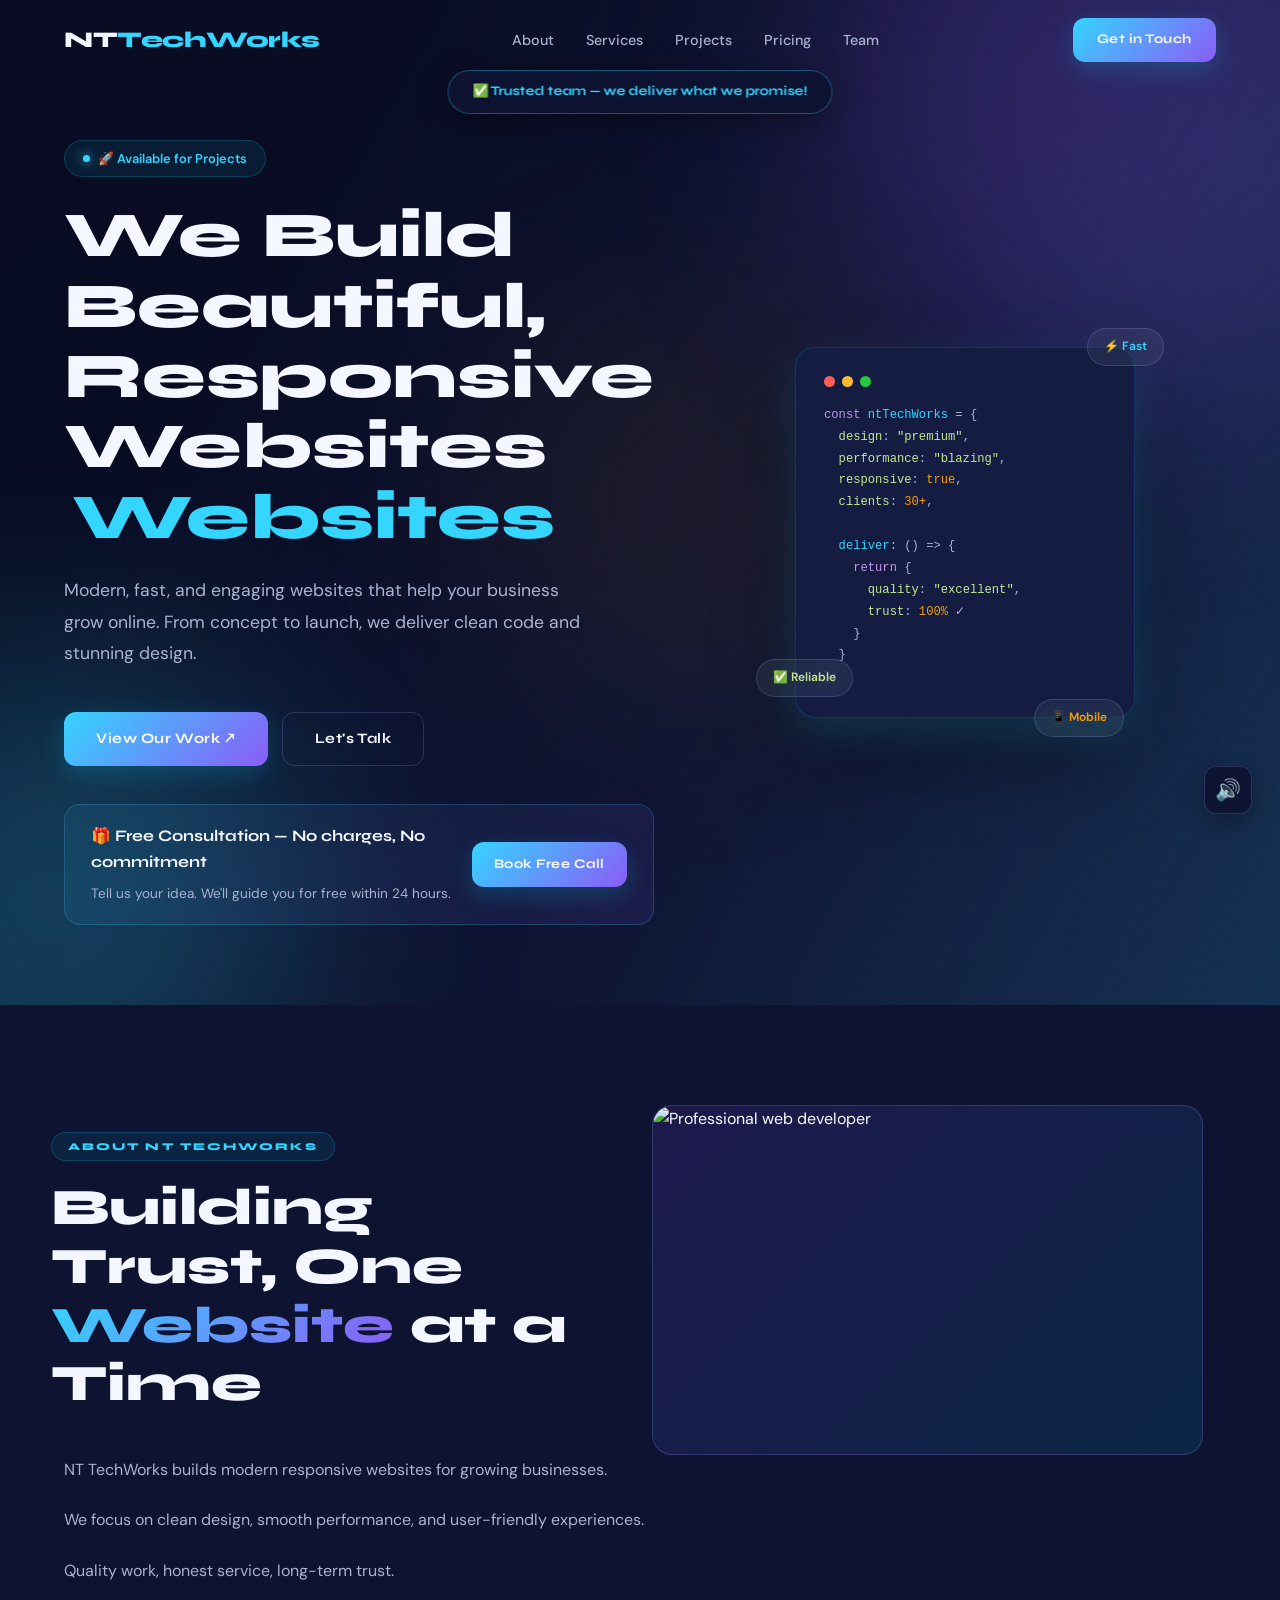
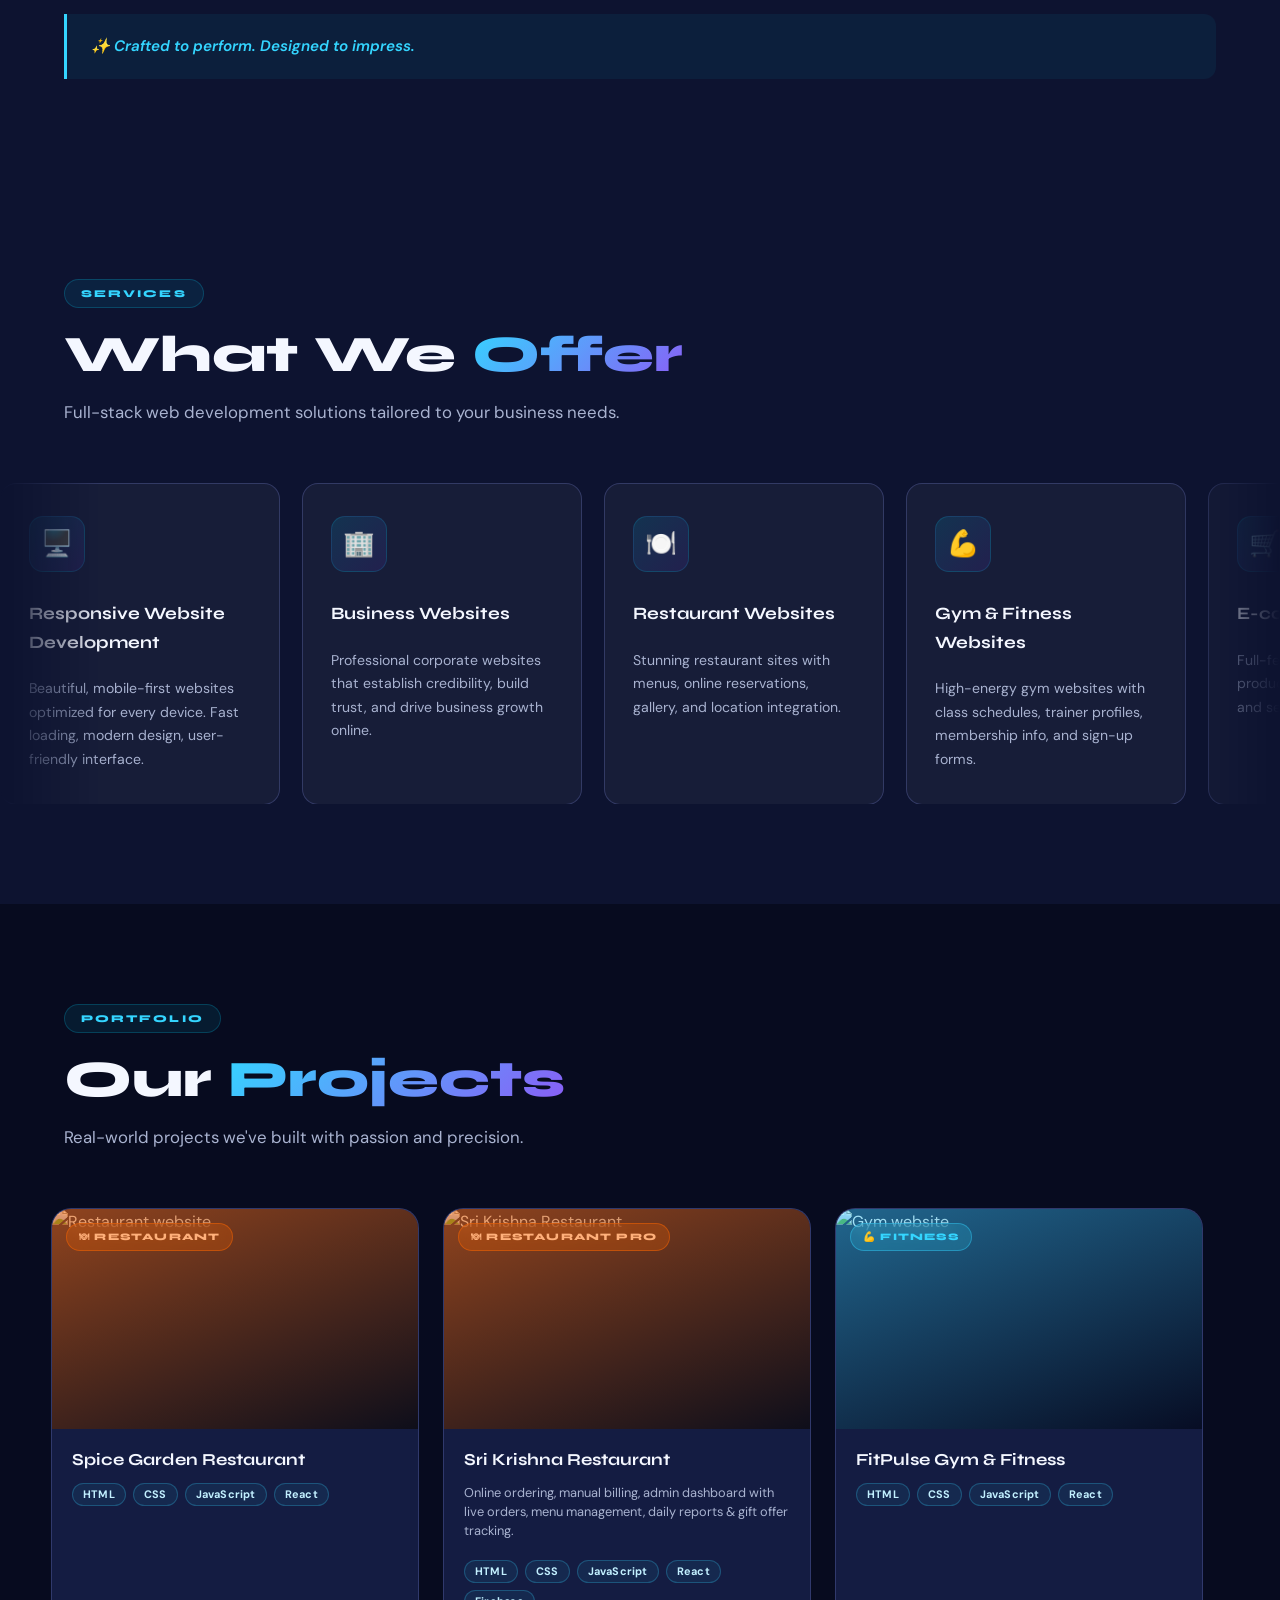
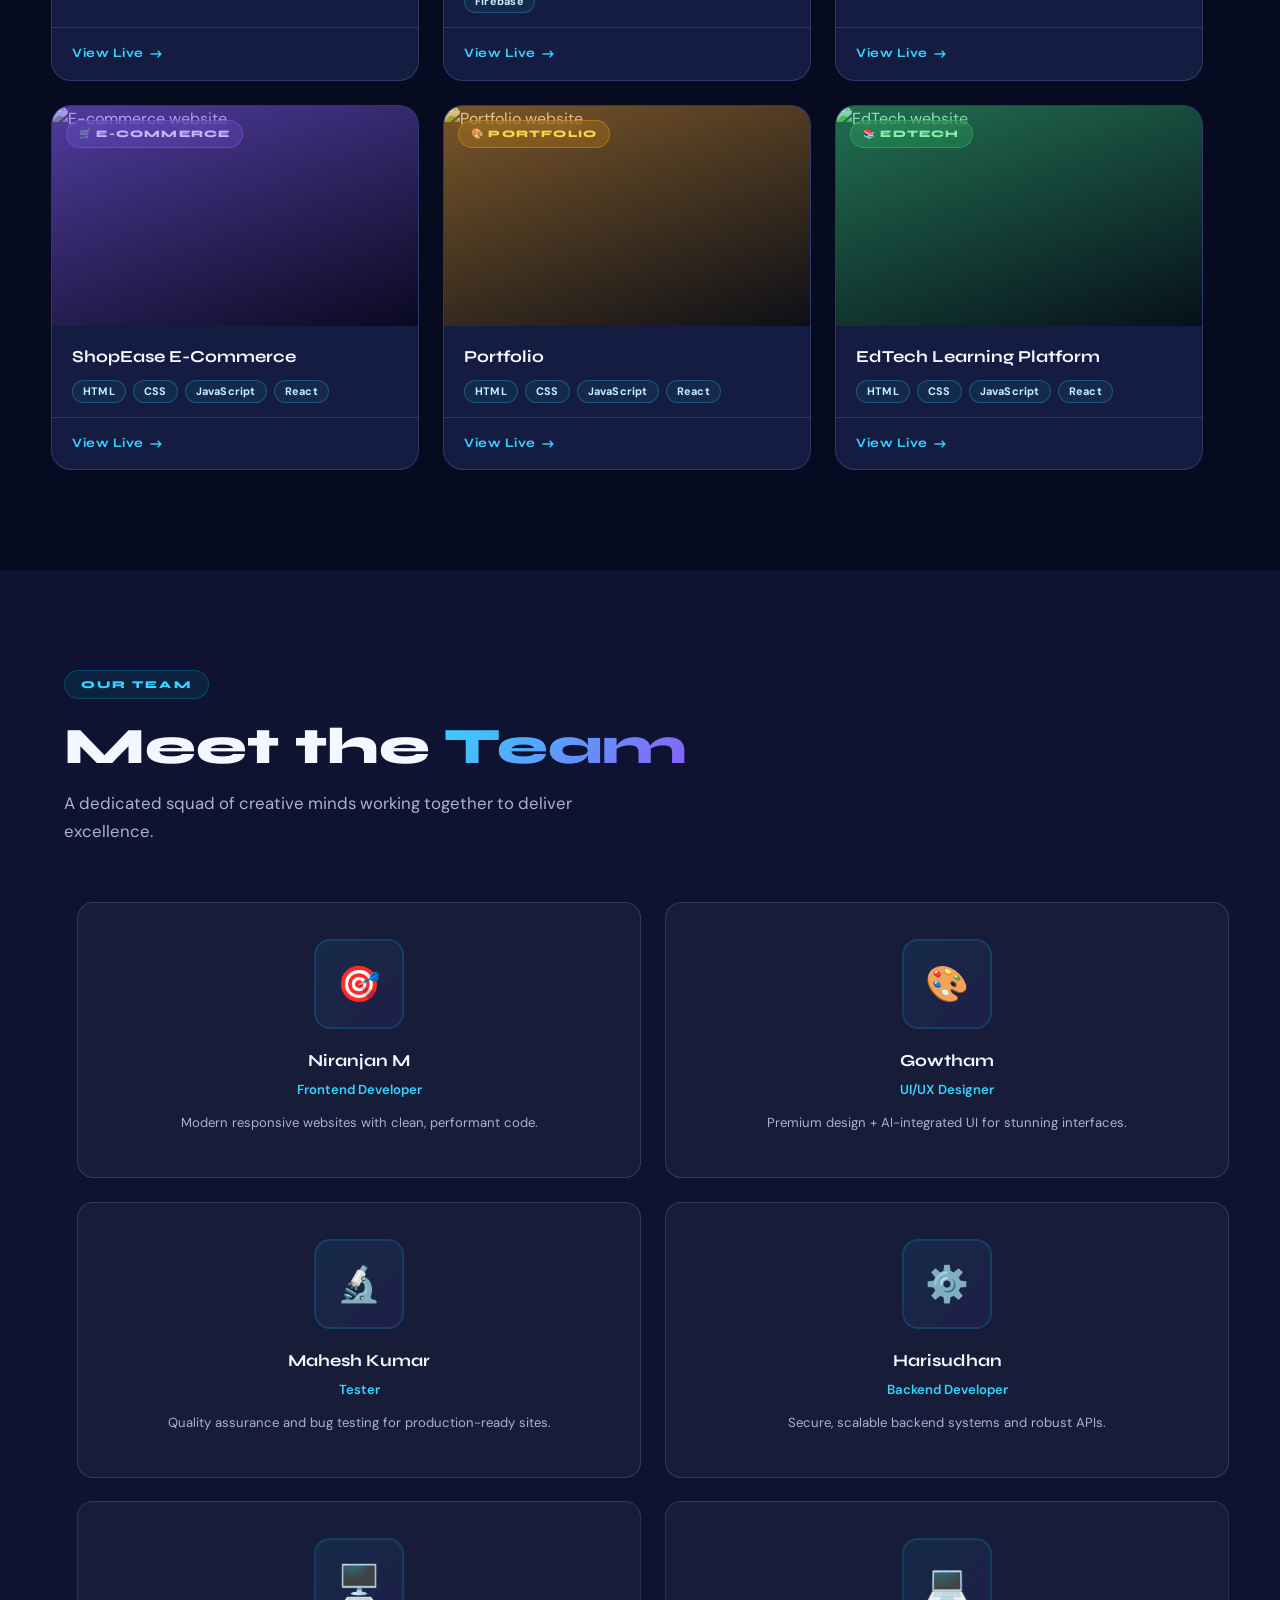
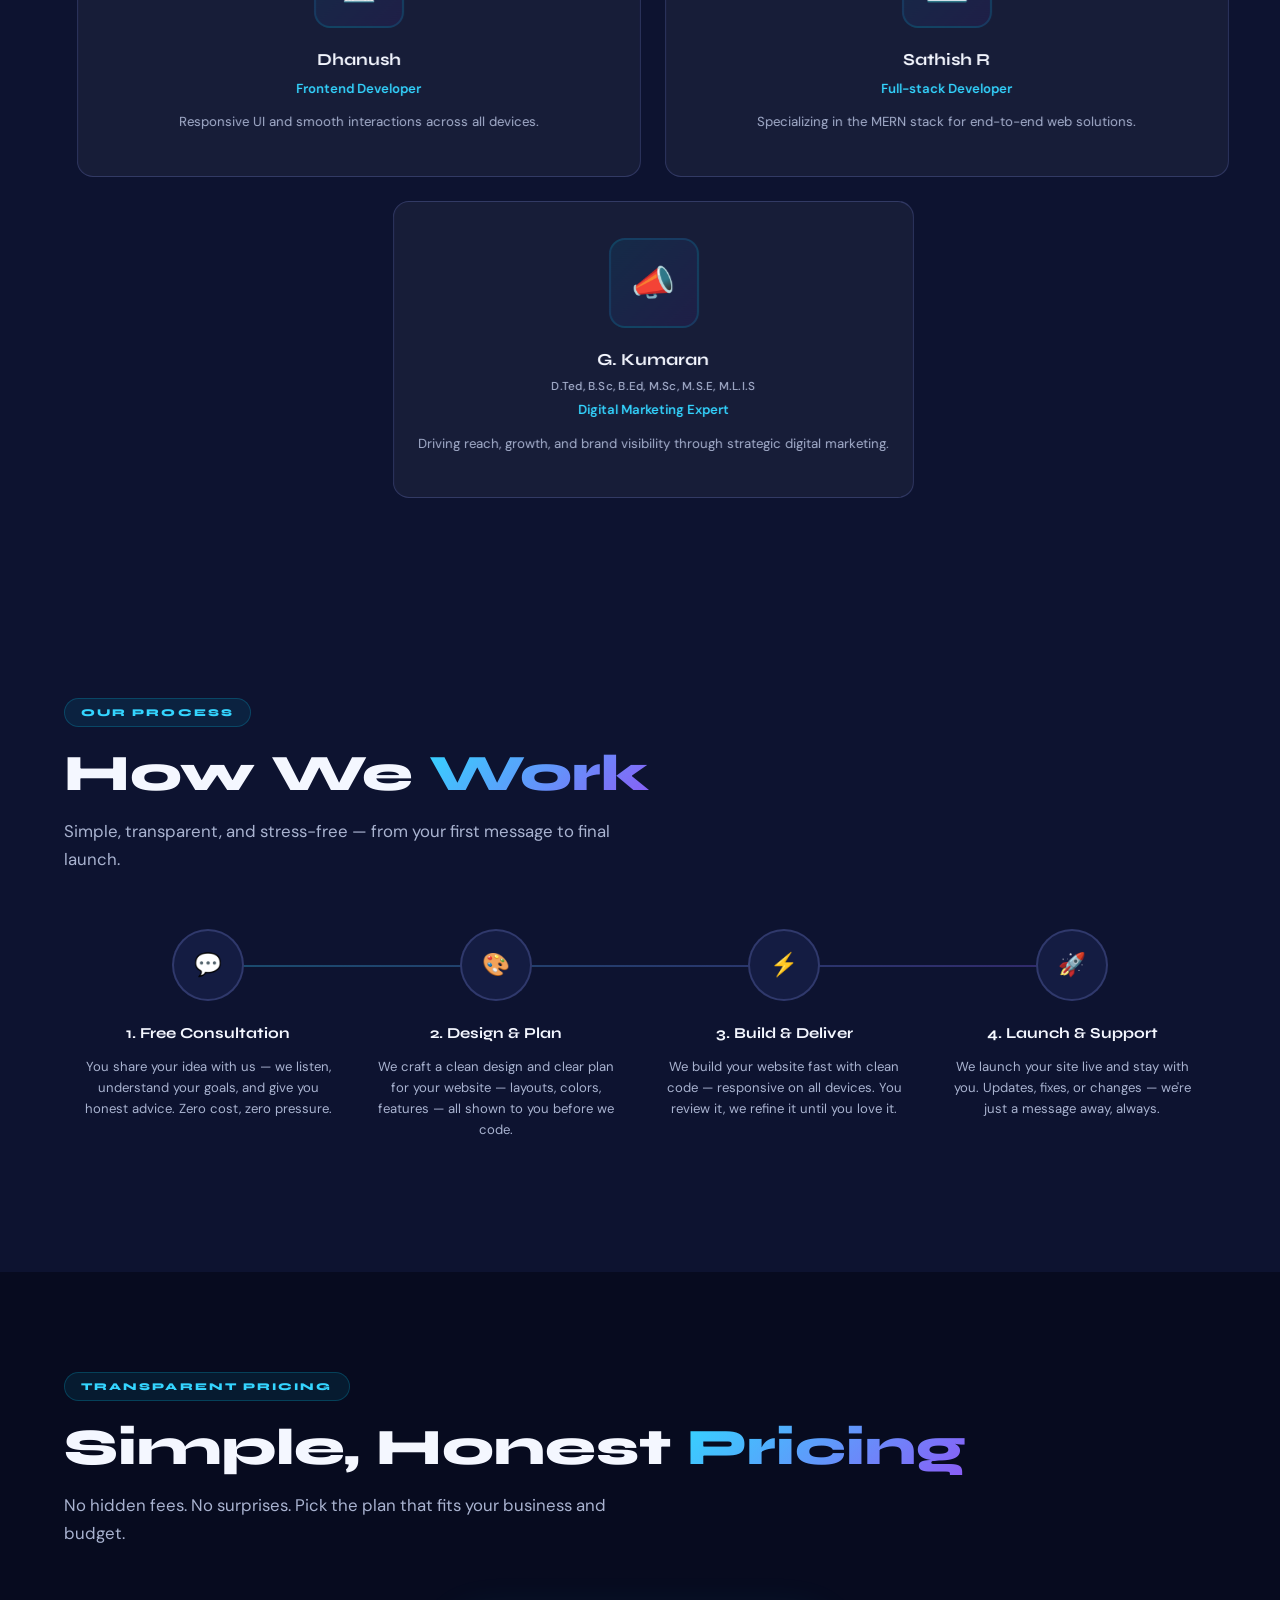
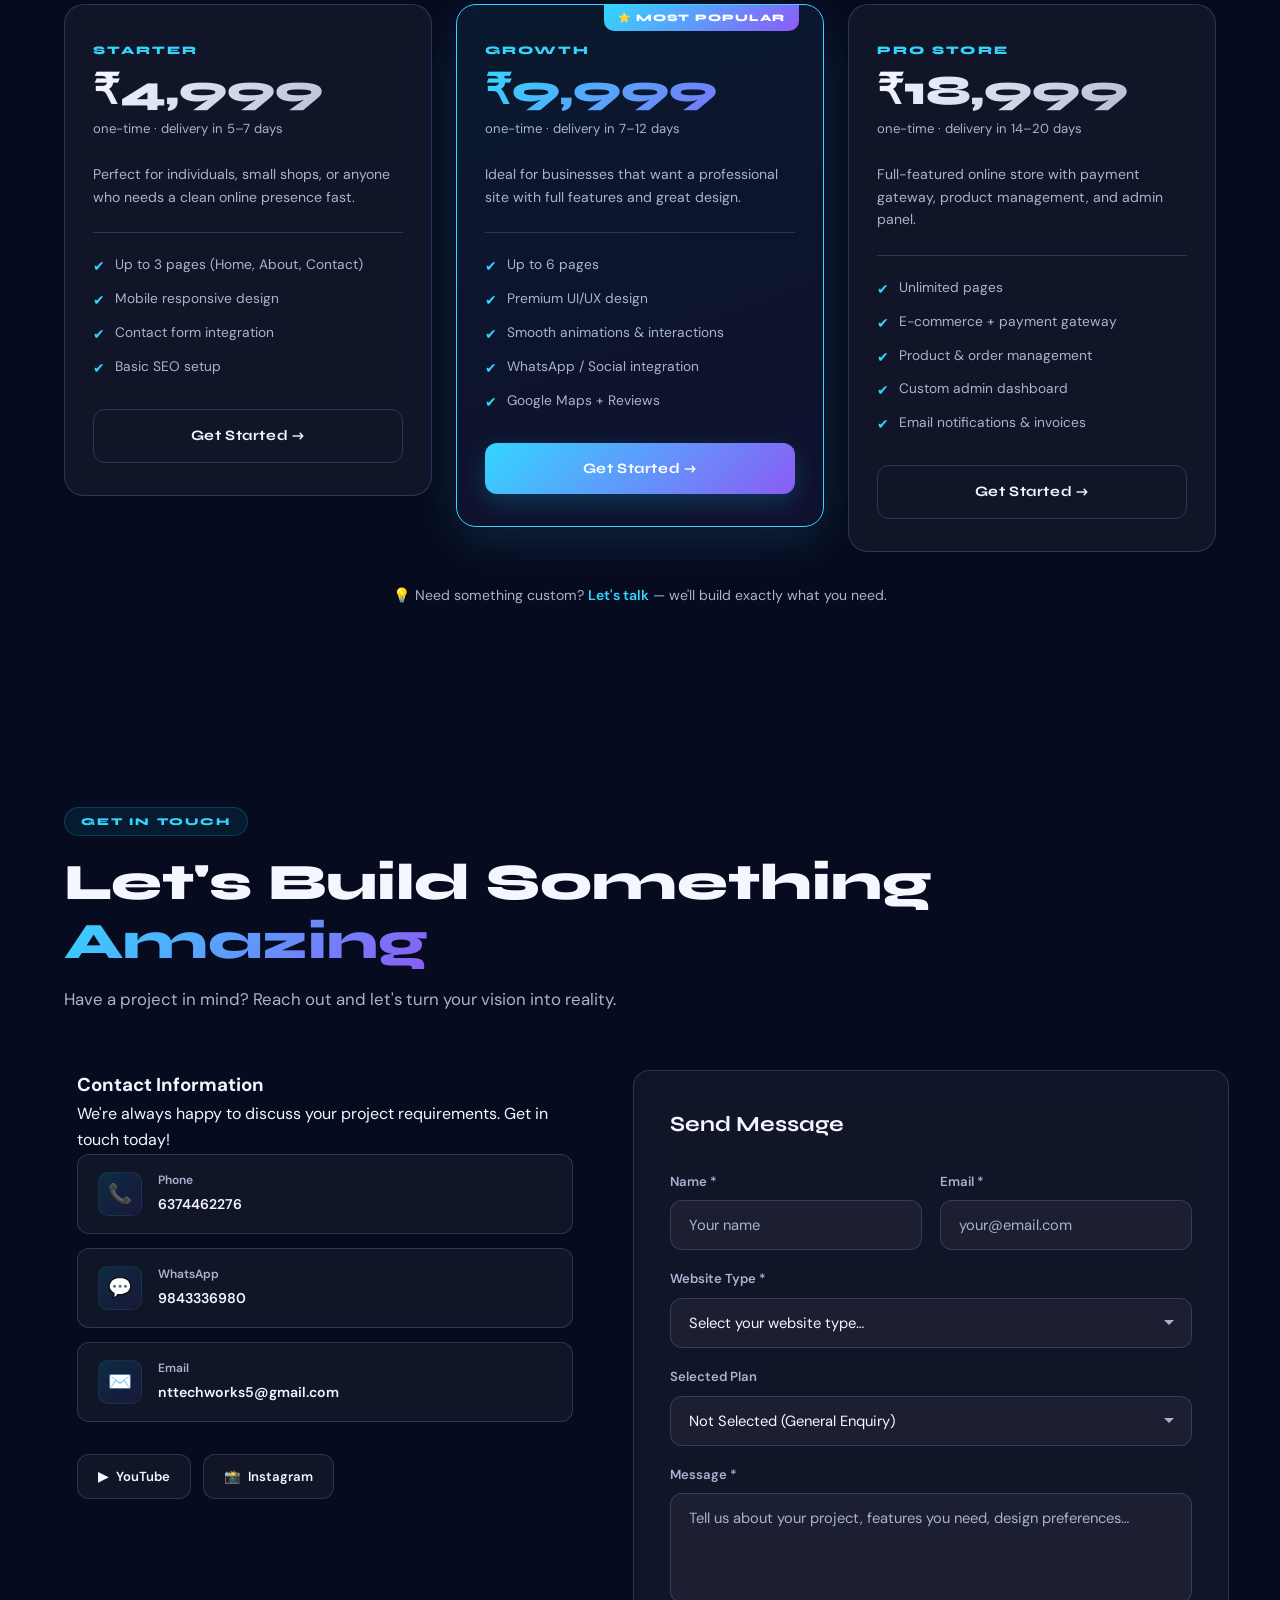
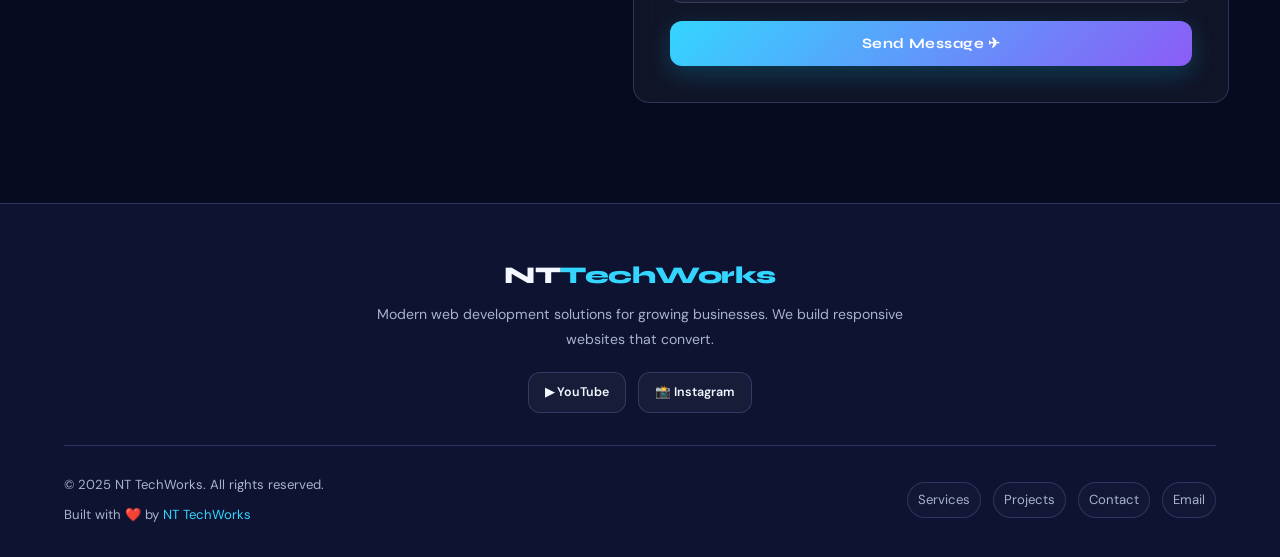
==== commit edaa2484: "Update index.html" ====
--- a/index.html
+++ b/index.html
@@ -422,11 +422,12 @@
 
   /* ── FOOTER ── */
   footer { background: var(--bg2); border-top: 1px solid var(--border); padding: 60px 0 32px; }
-  .footer-top { display: grid; grid-template-columns: 1fr; gap: 20px; margin-bottom: 32px; justify-items: center; text-align: center; }
+  .footer-top { display: flex; flex-direction: column; align-items: center; text-align: center; gap: 20px; margin-bottom: 32px; }
+  .footer-brand { display: flex; flex-direction: column; align-items: center; }
   .footer-brand p { color: var(--muted); font-size: .88rem; margin-top: 14px; line-height: 1.8; max-width: 560px; }
-  .footer-bottom { border-top: 1px solid var(--border); padding-top: 28px; display: flex; justify-content: space-between; align-items: flex-start; color: var(--muted); font-size: .82rem; flex-wrap: wrap; gap: 16px; }
+  .footer-bottom { border-top: 1px solid var(--border); padding-top: 28px; display: flex; justify-content: space-between; align-items: center; color: var(--muted); font-size: .82rem; flex-wrap: wrap; gap: 20px; }
   .footer-bottom a { color: var(--accent); }
-  .footer-bottom-left { display: flex; flex-direction: column; gap: 8px; }
+  .footer-bottom-left { display: flex; flex-direction: column; gap: 8px; text-align: left; }
   .footer-bottom-right { display: flex; flex-direction: column; align-items: flex-end; gap: 10px; }
   .footer-bottom-links { display: flex; gap: 12px; flex-wrap: wrap; justify-content: flex-end; }
   .footer-bottom-links a { display: inline-flex; align-items: center; padding: 6px 10px; border: 1px solid var(--border); border-radius: 999px; background: rgba(255,255,255,.02); color: var(--muted); transition: all .2s ease; }
@@ -525,7 +526,10 @@
 
   /* ── RESPONSIVE ── */
   @media (max-width: 1024px) {
-    .footer-bottom-right { display: none; }
+    .footer-bottom { flex-direction: column; align-items: center; text-align: center; gap: 20px; }
+    .footer-bottom-left { text-align: center; align-items: center; }
+    .footer-bottom-right { align-items: center; }
+    .footer-bottom-links { justify-content: center; }
     .about-content { grid-template-columns: 1fr; gap: 36px; }
     .about-img-box { height: 320px; max-width: 520px; margin: 0 auto; }
     .skills-grid { grid-template-columns: repeat(3, minmax(0, 1fr)); }
@@ -551,8 +555,12 @@
     .hero-badge, .hero-btns, .hero-stats, .social-row { justify-content: center; }
     .hero-sub, .section-sub, .footer-brand p { margin-left: auto; margin-right: auto; }
     .footer-col ul { align-items: center; }
-    .footer-bottom { flex-direction: column; text-align: center; gap: 14px; }
-    .footer-bottom-links { justify-content: center; }
+    .footer-bottom { flex-direction: column; align-items: center; text-align: center; gap: 16px; padding-top: 24px; }
+    .footer-bottom-left { text-align: center; align-items: center; }
+    .footer-bottom-right { align-items: center; width: 100%; }
+    .footer-bottom-links { justify-content: center; width: 100%; }
+    .footer-brand p { font-size: .85rem; max-width: 100%; padding: 0 12px; }
+    .social-row { justify-content: center; width: 100%; }
     .form-row  { grid-template-columns: 1fr; }
     .contact-grid { grid-template-columns: 1fr; gap: 28px; }
     .contact-items { gap: 10px; margin-bottom: 20px; }
@@ -632,6 +640,16 @@
     .consult-banner { padding: 14px 16px; gap: 12px; }
     .consult-banner-text strong { font-size: .88rem; }
     .consult-banner .btn { width: 100%; justify-content: center; }
+    footer { padding: 40px 0 24px; }
+    .footer-top { margin-bottom: 24px; }
+    .footer-brand .nav-logo { font-size: 1.2rem !important; }
+    .footer-brand p { font-size: .8rem; padding: 0 8px; }
+    .footer-bottom { gap: 14px; padding-top: 20px; }
+    .footer-bottom-left { font-size: .78rem; gap: 6px; }
+    .footer-bottom-links { gap: 8px; }
+    .footer-bottom-links a { padding: 5px 8px; font-size: .75rem; }
+    .footer-brand .social-row { gap: 8px; }
+    .footer-brand .social-btn { padding: 8px 12px !important; font-size: .75rem !important; }
   }
   @media (min-width: 1600px) {
     .container { max-width: 1400px; }
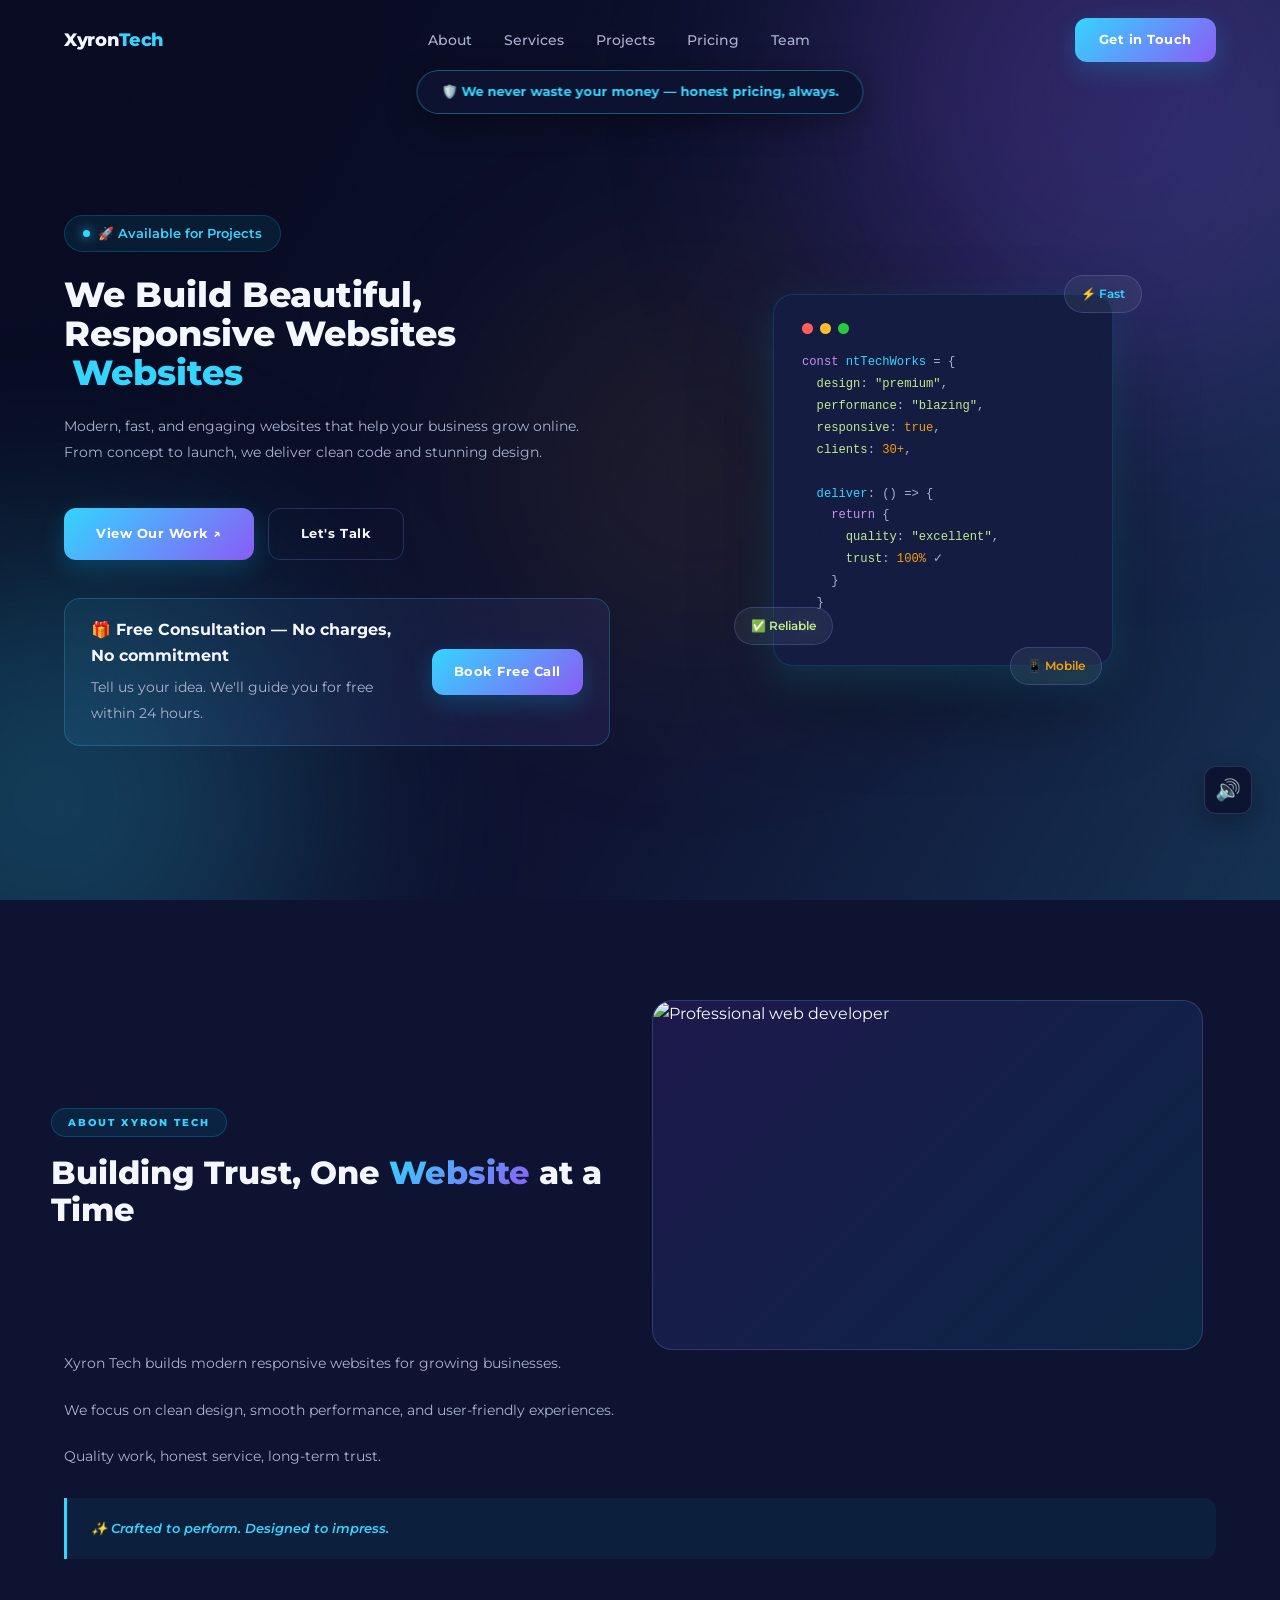
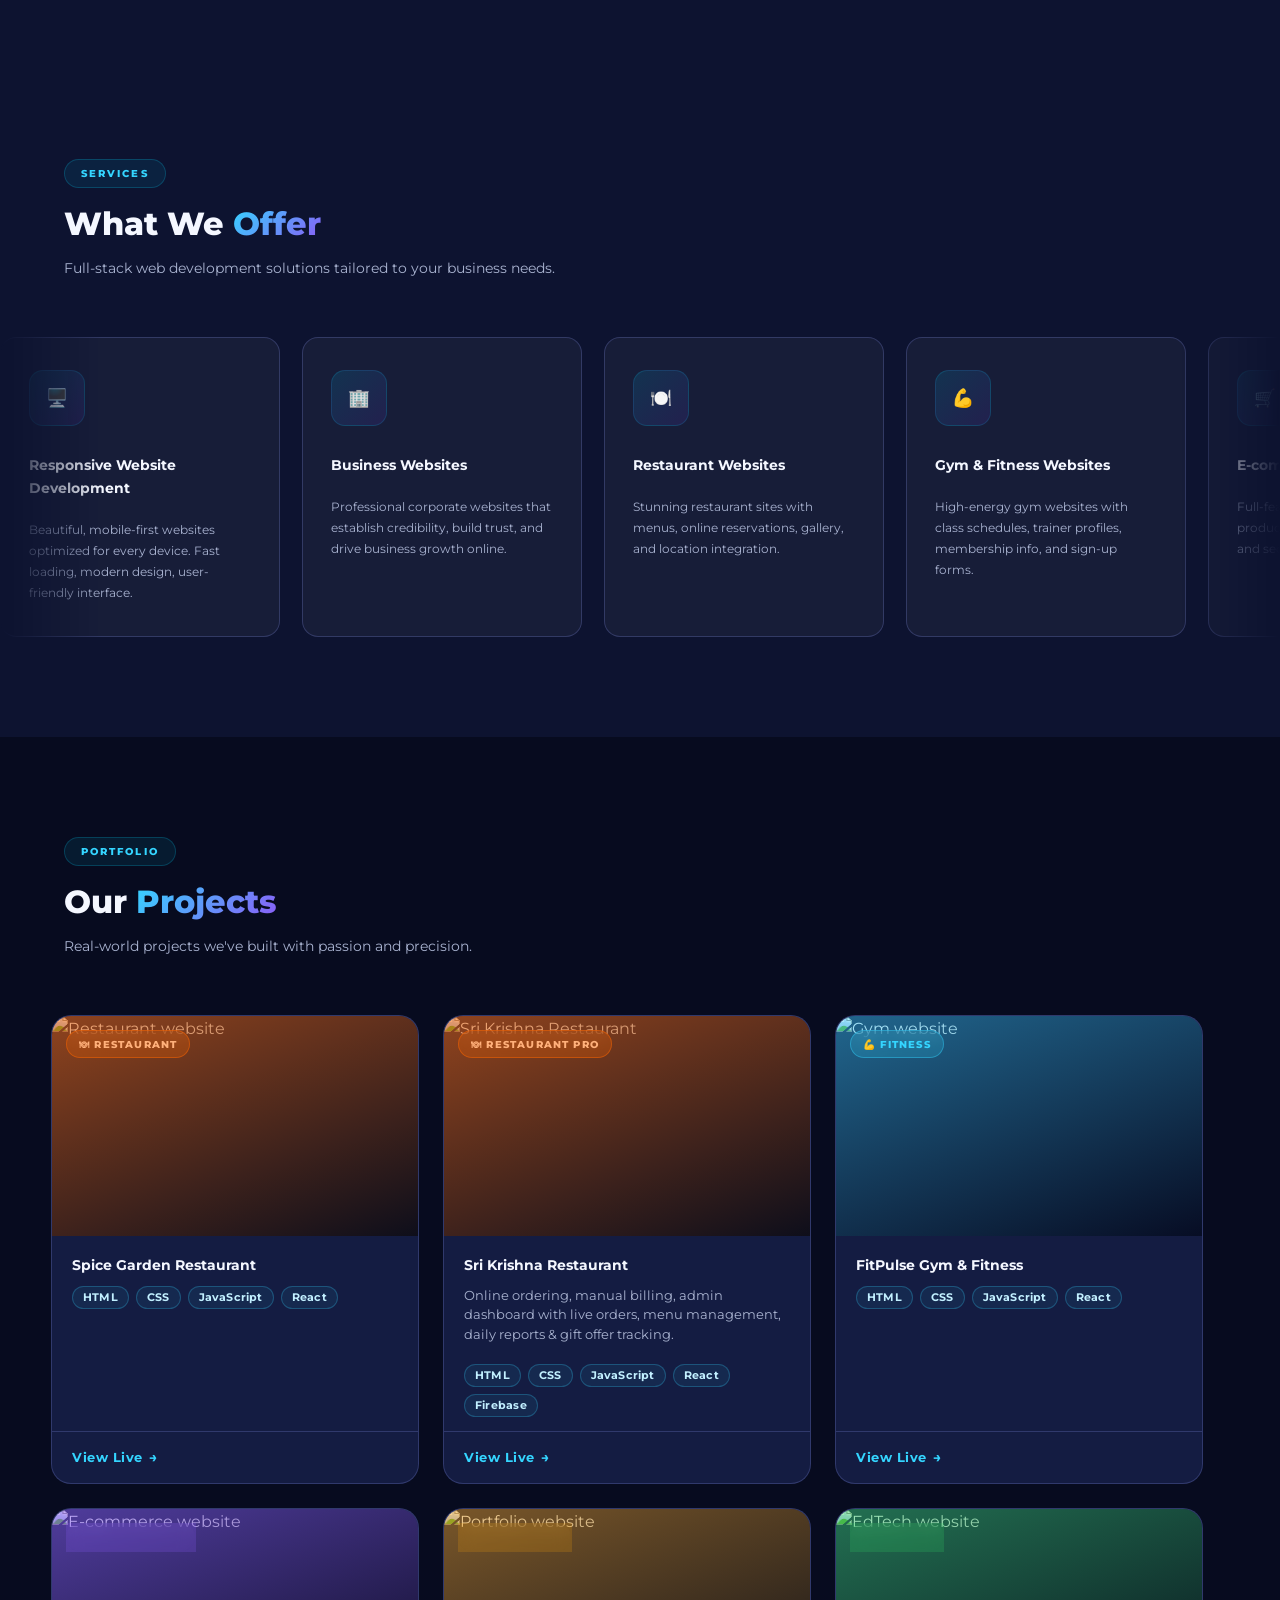
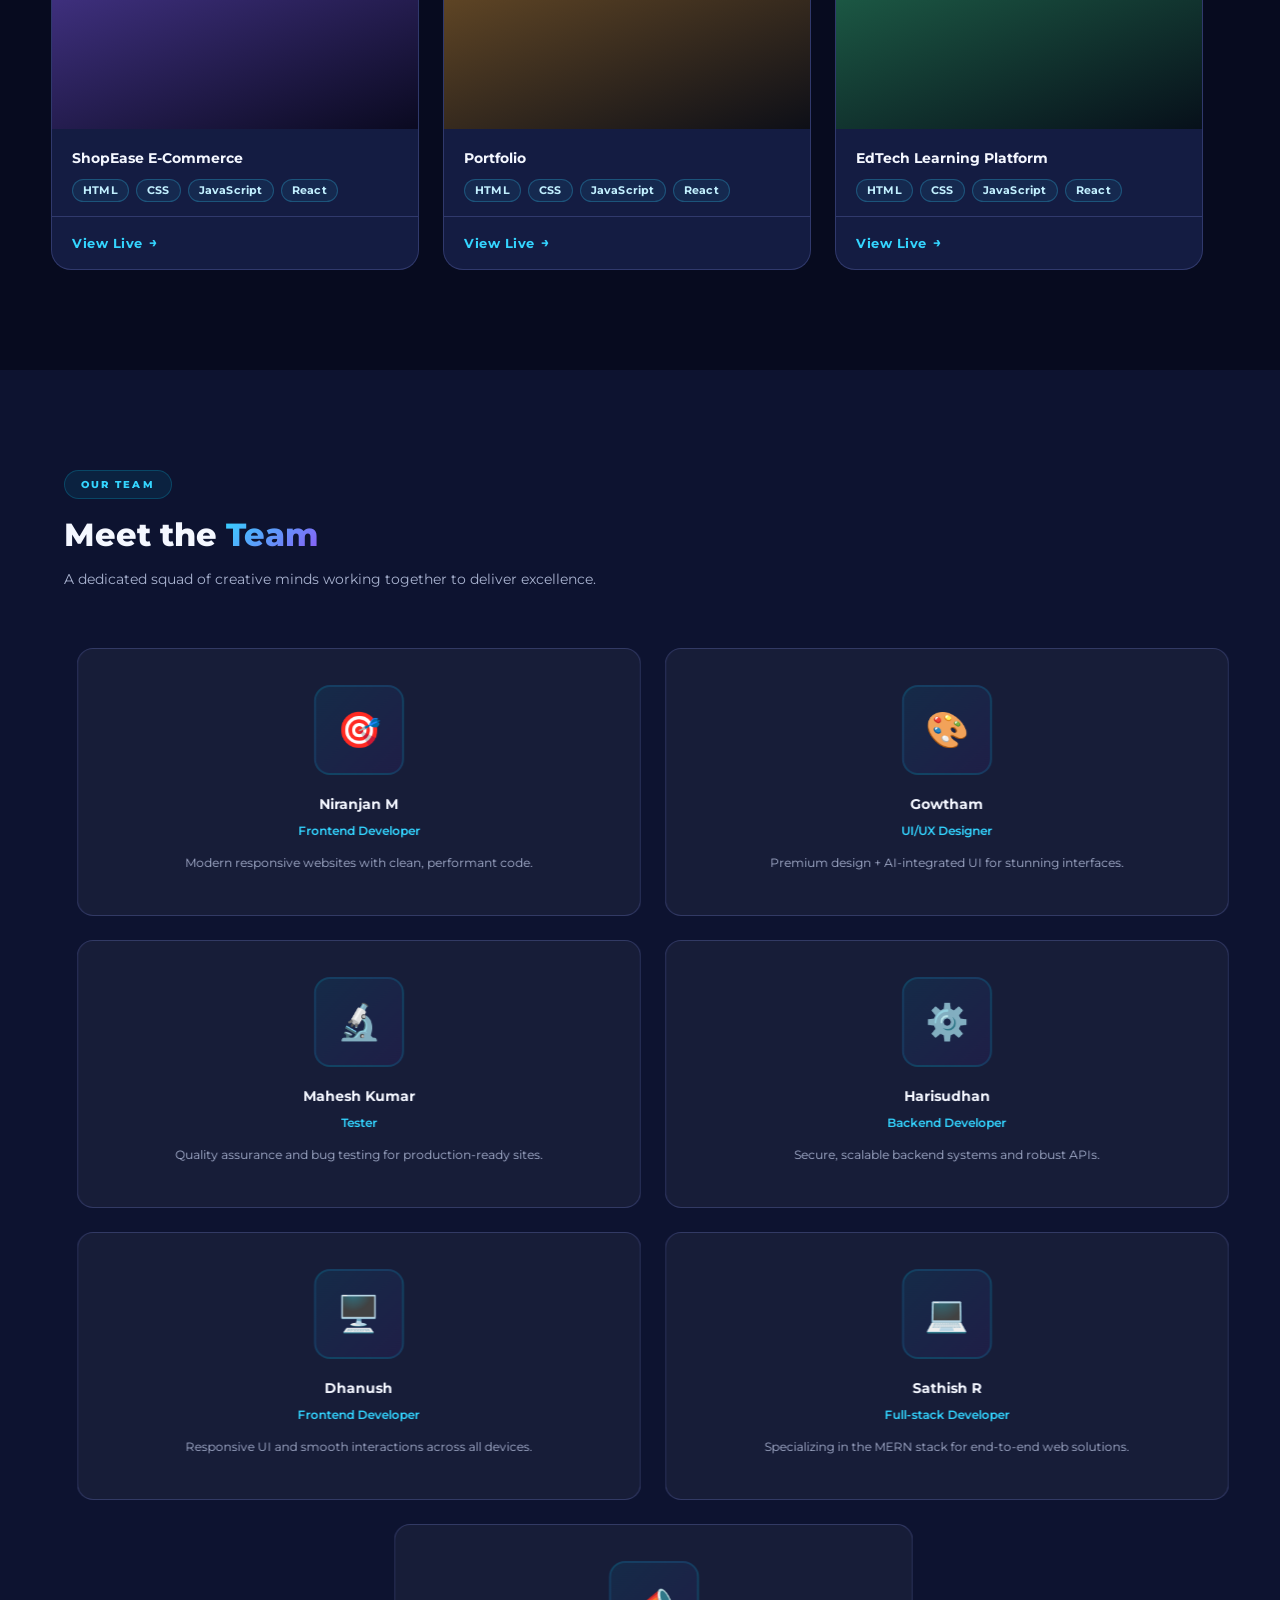
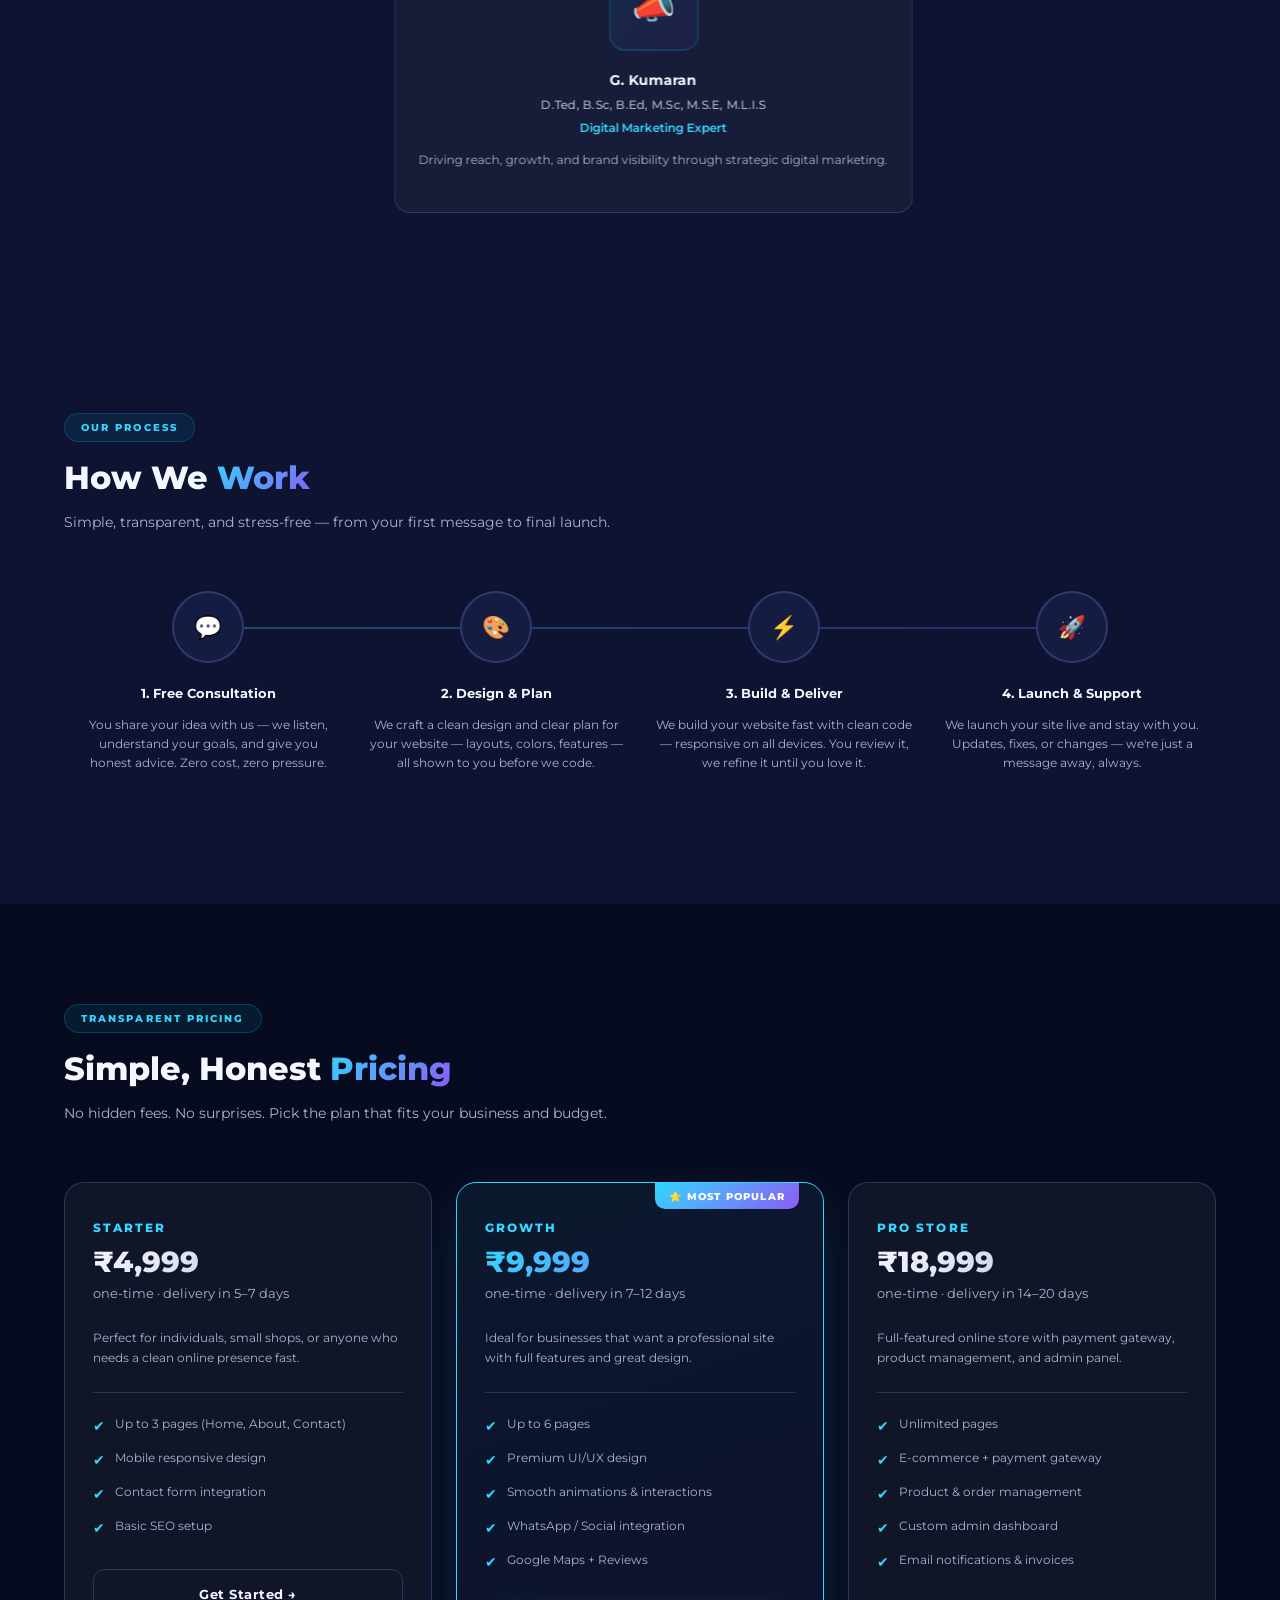
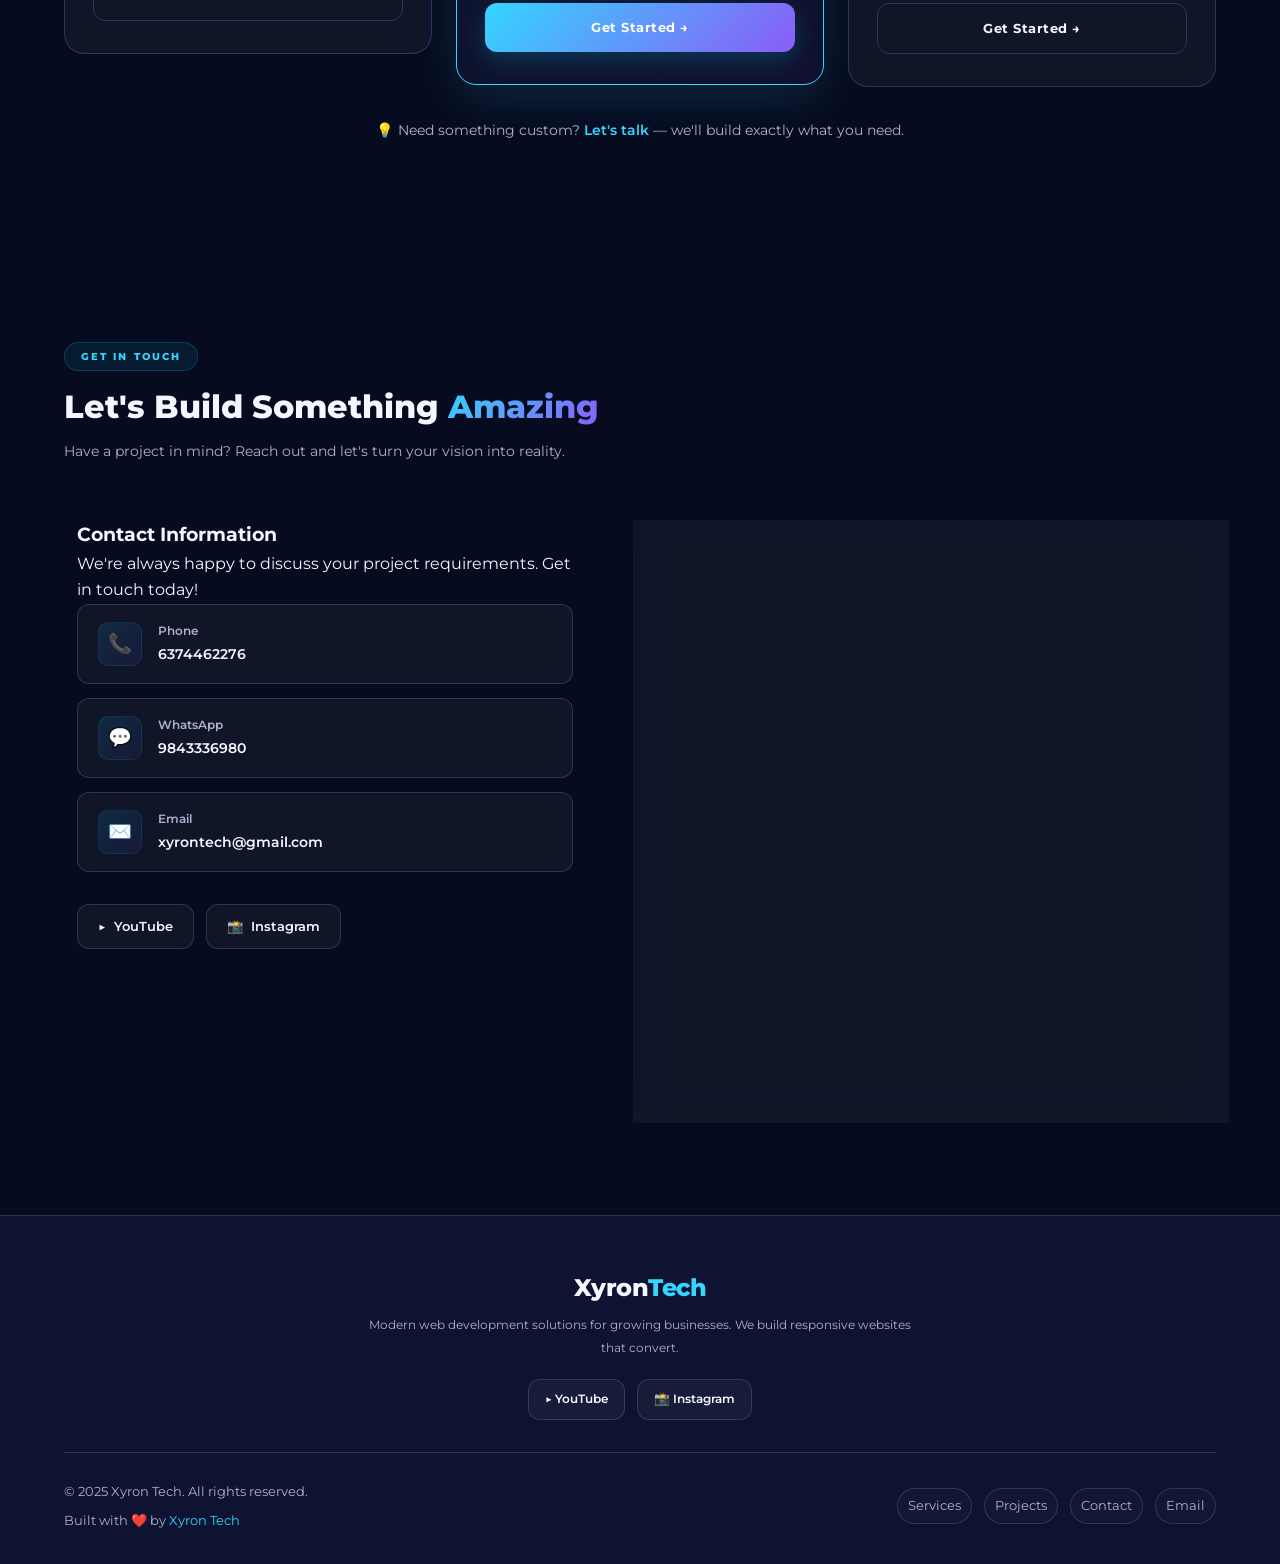
==== commit 47721196: "new changes" ====
--- a/index.html
+++ b/index.html
@@ -3,667 +3,22 @@
 <head>
 <meta charset="UTF-8" />
 <meta name="viewport" content="width=device-width, initial-scale=1.0" />
-<title>NT TechWorks – Modern Web Development & E-commerce Solutions</title>
+<title>Xyron Tech – Modern Web Development & E-commerce Solutions</title>
 <link rel="icon" type="image/png" href="logo.png" />
 <link rel="preconnect" href="https://fonts.googleapis.com" />
 <link rel="preconnect" href="https://fonts.gstatic.com" crossorigin />
-<link href="https://fonts.googleapis.com/css2?family=Syne:wght@400;600;700;800&family=DM+Sans:ital,wght@0,300;0,400;0,500;1,300&display=swap" rel="stylesheet" />
-
-<style>
-  :root {
-    --bg:        #070b1f;
-    --bg2:       #0d1330;
-    --bg3:       #141c42;
-    --card:      rgba(255,255,255,0.045);
-    --border:    rgba(146,161,255,0.22);
-    --accent:    #34d5ff;
-    --accent2:   #8b5cf6;
-    --accent3:   #f59e0b;
-    --text:      #f4f7ff;
-    --muted:     #a9b3d0;
-    --radius:    16px;
-    --glow:      0 16px 42px rgba(52,213,255,0.16);
-    --font-head: 'Syne', sans-serif;
-    --font-body: 'DM Sans', sans-serif;
-  }
-
-  *, *::before, *::after { box-sizing: border-box; margin: 0; padding: 0; }
-  html { scroll-behavior: smooth; font-size: 16px; }
-  body {
-    background: radial-gradient(circle at 20% -10%, rgba(139,92,246,.18), transparent 40%), var(--bg);
-    color: var(--text);
-    font-family: var(--font-body);
-    line-height: 1.65;
-    overflow-x: hidden;
-  }
-  img { display: block; width: 100%; }
-  a  { text-decoration: none; color: inherit; }
-  ul { list-style: none; }
-
-  body::before {
-    content: '';
-    position: fixed; inset: 0;
-    background-image: url("data:image/svg+xml,%3Csvg viewBox='0 0 200 200' xmlns='http://www.w3.org/2000/svg'%3E%3Cfilter id='n'%3E%3CfeTurbulence type='fractalNoise' baseFrequency='0.9' numOctaves='4' stitchTiles='stitch'/%3E%3C/filter%3E%3Crect width='100%25' height='100%25' filter='url(%23n)' opacity='0.02'/%3E%3C/svg%3E");
-    pointer-events: none; z-index: 9999; opacity: .3;
-  }
-
-  ::-webkit-scrollbar { width: 6px; }
-  ::-webkit-scrollbar-track { background: var(--bg); }
-  ::-webkit-scrollbar-thumb { background: var(--accent2); border-radius: 99px; }
-
-  .container { max-width: 1200px; margin: 0 auto; padding: 0 24px; }
-  .section    { padding: 100px 0; }
-  .tag {
-    display: inline-block;
-    font-family: var(--font-head);
-    font-size: .65rem; font-weight: 800;
-    letter-spacing: .2em; text-transform: uppercase;
-    color: var(--accent);
-    background: rgba(0,212,255,.08);
-    border: 1px solid rgba(0,212,255,.2);
-    padding: 5px 16px; border-radius: 99px; margin-bottom: 18px;
-  }
-  .section-title {
-    font-family: var(--font-head);
-    font-size: clamp(2rem, 4vw, 3.2rem);
-    font-weight: 800; line-height: 1.15; margin-bottom: 14px;
-  }
-  .section-sub {
-    color: var(--muted); font-size: 1.05rem;
-    max-width: 600px; margin-bottom: 56px;
-  }
-  .grad-text {
-    background: linear-gradient(135deg, var(--accent) 0%, var(--accent2) 100%);
-    -webkit-background-clip: text; -webkit-text-fill-color: transparent; background-clip: text;
-  }
-  .btn {
-    display: inline-flex; align-items: center; gap: 8px;
-    font-family: var(--font-head); font-weight: 700; font-size: .9rem;
-    padding: 14px 32px; border-radius: 12px;
-    cursor: pointer; transition: all .3s ease; border: none;
-    letter-spacing: .04em;
-  }
-  .btn-primary {
-    background: linear-gradient(135deg, var(--accent), var(--accent2));
-    color: #fff; box-shadow: 0 8px 24px rgba(0,212,255,.2);
-  }
-  .btn-primary:hover { transform: translateY(-2px); box-shadow: 0 12px 36px rgba(0,212,255,.35); }
-  .btn-outline {
-    background: transparent; color: var(--text);
-    border: 1.5px solid var(--border);
-  }
-  .btn-outline:hover { border-color: var(--accent); color: var(--accent); transform: translateY(-2px); }
-  .glass {
-    background: var(--card); border: 1px solid var(--border);
-    backdrop-filter: blur(16px); border-radius: var(--radius);
-  }
-
-  .reveal { opacity: 0; transform: translateY(30px); transition: opacity .6s ease, transform .6s ease; will-change: transform, opacity; }
-  .reveal.visible { opacity: 1; transform: translateY(0); }
-  .reveal-l { opacity:0; transform: translateX(-30px); transition: opacity .6s ease, transform .6s ease; }
-  .reveal-r { opacity:0; transform: translateX(30px);  transition: opacity .6s ease, transform .6s ease; }
-  .reveal-l.visible, .reveal-r.visible { opacity:1; transform: translateX(0); }
-  .parallax-soft { will-change: transform; transition: transform .15s linear; }
-  .scroll-slide-l, .scroll-slide-r { will-change: transform; transition: transform .18s linear; }
-
-  /* ── PRELOADER ── */
-  #preloader {
-    position: fixed; inset: 0; z-index: 99999;
-    background: var(--bg);
-    display: flex; align-items: center; justify-content: center;
-    transition: opacity .6s ease, visibility .6s ease;
-  }
-  #preloader.hidden {
-    opacity: 0; visibility: hidden; pointer-events: none;
-  }
-  .preloader-inner {
-    display: flex; flex-direction: column;
-    align-items: center; gap: 16px;
-    animation: preloaderFadeIn .4s ease;
-  }
-  .preloader-logo {
-    width: 80px; height: 80px;
-    border-radius: 20px;
-    object-fit: cover;
-    box-shadow: 0 8px 32px rgba(52,213,255,.2);
-    animation: preloaderPulse 1.5s ease-in-out infinite;
-  }
-  .preloader-text {
-    font-family: var(--font-head);
-    font-size: .85rem; font-weight: 700;
-    color: var(--muted); letter-spacing: .08em;
-    text-transform: uppercase;
-  }
-  .preloader-bar {
-    width: 140px; height: 3px;
-    background: rgba(255,255,255,.08);
-    border-radius: 99px; overflow: hidden;
-    margin-top: 4px;
-  }
-  .preloader-progress {
-    width: 0%; height: 100%;
-    background: linear-gradient(90deg, var(--accent), var(--accent2));
-    border-radius: 99px;
-    animation: preloaderProgress 2s ease forwards;
-  }
-  @keyframes preloaderFadeIn {
-    from { opacity: 0; transform: scale(.9); }
-    to { opacity: 1; transform: scale(1); }
-  }
-  @keyframes preloaderPulse {
-    0%, 100% { transform: scale(1); box-shadow: 0 8px 32px rgba(52,213,255,.2); }
-    50% { transform: scale(1.05); box-shadow: 0 12px 40px rgba(52,213,255,.35); }
-  }
-  @keyframes preloaderProgress {
-    0% { width: 0%; }
-    80% { width: 85%; }
-    100% { width: 100%; }
-  }
-
-  /* ── NAVBAR ── */
-  #navbar {
-    position: fixed; top: 0; left: 0; right: 0; z-index: 1000;
-    padding: 18px 0; transition: all .4s ease;
-  }
-  #navbar.scrolled {
-    background: rgba(10,14,39,.92);
-    backdrop-filter: blur(20px);
-    border-bottom: 1px solid var(--border);
-    padding: 14px 0;
-  }
-  .nav-inner { display: flex; align-items: center; justify-content: space-between; }
-  .nav-logo {
-    display: inline-flex; align-items: center;
-    font-family: var(--font-head); font-weight: 800;
-    font-size: 1.4rem; letter-spacing: -.02em; line-height: 1; white-space: nowrap;
-  }
-  .nav-logo span { color: var(--accent); }
-  .nav-links { display: flex; align-items: center; gap: 32px; }
-  .nav-links a { font-size: .9rem; font-weight: 500; color: var(--muted); transition: color .2s; }
-  .nav-links a:hover { color: var(--accent); }
-  .nav-cta { display: flex; gap: 12px; align-items: center; }
-  .hamburger {
-    display: none; flex-direction: column; gap: 5px; cursor: pointer;
-    padding: 4px; z-index: 1002;
-  }
-  .hamburger span {
-    display: block; width: 24px; height: 2px;
-    background: var(--text); border-radius: 2px; transition: all .3s ease;
-  }
-  .hamburger.active span:nth-child(1) { transform: translateY(7px) rotate(45deg); }
-  .hamburger.active span:nth-child(2) { opacity: 0; }
-  .hamburger.active span:nth-child(3) { transform: translateY(-7px) rotate(-45deg); }
-
-  /* ── MOBILE MENU ── */
-  .mobile-menu {
-    position: fixed; right: 0; top: 0;
-    height: 100dvh; width: min(80vw, 320px);
-    background: rgba(7,11,31,.98); backdrop-filter: blur(24px);
-    display: flex; flex-direction: column;
-    align-items: flex-start; justify-content: flex-start;
-    gap: 0; z-index: 1001; padding: 0; overflow-y: auto;
-    border-left: 1px solid var(--border);
-    box-shadow: -20px 0 60px rgba(0,0,0,.5);
-    transform: translateX(100%);
-    opacity: 0; visibility: hidden; pointer-events: none;
-    transition: transform .38s cubic-bezier(.22,1,.36,1), opacity .38s ease, visibility .38s ease;
-  }
-  .mobile-menu.open { transform: translateX(0); opacity: 1; visibility: visible; pointer-events: auto; }
-  .mobile-menu-header {
-    width: 100%; display: flex; align-items: center; justify-content: space-between;
-    padding: 20px 20px 16px; border-bottom: 1px solid var(--border); flex-shrink: 0;
-  }
-  .mobile-menu-logo { font-family: var(--font-head); font-weight: 800; font-size: 1.1rem; }
-  .mobile-menu-logo span { color: var(--accent); }
-  .mobile-menu-close {
-    display: inline-flex; align-items: center; justify-content: center;
-    width: 36px; height: 36px; border-radius: 10px;
-    border: 1px solid var(--border); background: rgba(255,255,255,.04);
-    color: var(--text); font-size: 1.1rem; cursor: pointer;
-    transition: all .2s ease; flex-shrink: 0;
-  }
-  .mobile-menu-close:hover { border-color: #ef4444; color: #ef4444; background: rgba(239,68,68,.12); }
-  .mobile-menu-links { width: 100%; display: flex; flex-direction: column; gap: 4px; padding: 16px 12px; flex: 1; }
-  .mobile-menu-links a {
-    font-family: var(--font-head); font-size: 1rem; font-weight: 700;
-    color: var(--text); width: 100%; padding: 12px 14px;
-    border-radius: 12px; border: 1px solid transparent; transition: all .2s;
-    display: flex; align-items: center; gap: 10px;
-  }
-  .mobile-menu-links a:hover { color: var(--accent); border-color: rgba(52,213,255,.3); background: rgba(52,213,255,.06); }
-  .mobile-menu-links a .menu-icon { font-size: 1rem; width: 22px; text-align: center; }
-  .mobile-menu-footer { width: 100%; padding: 16px 20px 24px; border-top: 1px solid var(--border); flex-shrink: 0; }
-  .mobile-menu-footer .btn { width: 100%; justify-content: center; }
-  .mobile-overlay {
-    position: fixed; inset: 0; z-index: 1000; background: rgba(0,0,0,.5);
-    opacity: 0; visibility: hidden; transition: opacity .38s ease, visibility .38s ease;
-  }
-  .mobile-overlay.show { opacity: 1; visibility: visible; }
-
-  /* ── HERO ── */
-  #hero {
-    min-height: 100vh; display: flex; align-items: center;
-    position: relative; overflow: hidden; padding: 140px 0 80px;
-    background: linear-gradient(135deg, rgba(124,58,237,.08) 0%, rgba(0,212,255,.05) 100%);
-  }
-  .hero-bg { position: absolute; inset: 0; pointer-events: none; z-index: 0; overflow: hidden; }
-  .hero-bg video { position: absolute; inset: 0; width: 100%; height: 100%; object-fit: cover; opacity: .3; filter: saturate(1.1) contrast(1.05); }
-  .hero-overlay { position: absolute; inset: 0; background: linear-gradient(120deg, rgba(7,11,31,.9) 20%, rgba(13,19,48,.78) 60%, rgba(52,213,255,.12) 100%); z-index: 1; }
-  .hero-orb { position: absolute; border-radius: 50%; filter: blur(120px); opacity: .25; z-index: 2; }
-  .orb1 { width: 600px; height: 600px; background: var(--accent2); top: -200px; right: -150px; }
-  .orb2 { width: 500px; height: 500px; background: var(--accent); bottom: -150px; left: -200px; }
-  .orb3 { width: 400px; height: 400px; background: var(--accent3); top: 30%; right: 30%; opacity: .08; }
-  .hero-grid { display: grid; grid-template-columns: 1fr 1fr; align-items: center; gap: 60px; position: relative; z-index: 3; }
-  .hero-badge { display: inline-flex; align-items: center; gap: 8px; background: rgba(0,212,255,.08); border: 1px solid rgba(0,212,255,.2); border-radius: 99px; padding: 7px 18px; font-size: .8rem; color: var(--accent); margin-bottom: 24px; font-weight: 600; }
-  .hero-badge::before { content: ''; width: 7px; height: 7px; background: var(--accent); border-radius: 50%; box-shadow: 0 0 12px var(--accent); animation: pulse 2s infinite; }
-  @keyframes pulse { 0%,100% { opacity: 1; transform: scale(1); } 50% { opacity: .4; transform: scale(1.2); } }
-  .hero-title { font-family: var(--font-head); font-size: clamp(2.2rem, 5.5vw, 4rem); font-weight: 800; line-height: 1.1; margin-bottom: 22px; }
-  .typing-text { display: inline-block; color: var(--accent); font-weight: 800; margin-left: 8px; }
-  .hero-sub { color: var(--muted); font-size: 1.1rem; max-width: 520px; margin-bottom: 42px; line-height: 1.8; }
-  .hero-btns { display: flex; gap: 14px; flex-wrap: wrap; }
-  .hero-stats { display: flex; gap: 40px; margin-top: 50px; flex-wrap: wrap; }
-  .stat-num { font-family: var(--font-head); font-size: 1.8rem; font-weight: 800; background: linear-gradient(135deg, var(--accent), var(--accent2)); -webkit-background-clip: text; -webkit-text-fill-color: transparent; background-clip: text; }
-  .stat-label { font-size: .85rem; color: var(--muted); font-weight: 500; margin-top: 4px; }
-  .hero-visual { position: relative; display: flex; justify-content: center; align-items: center; }
-  .hero-card-main { background: var(--bg3); border: 1px solid rgba(0,212,255,.15); border-radius: 20px; padding: 28px; width: 340px; box-shadow: var(--glow), 0 40px 80px rgba(0,0,0,.4); position: relative; animation: float 6s ease-in-out infinite; backdrop-filter: blur(10px); }
-  @keyframes float { 0%,100% { transform: translateY(0); } 50% { transform: translateY(-20px); } }
-  .hero-card-main pre { font-family: 'Courier New', monospace; font-size: .76rem; color: var(--muted); line-height: 1.8; overflow: hidden; }
-  .hero-card-main pre .kw  { color: #c792ea; }
-  .hero-card-main pre .fn  { color: var(--accent); }
-  .hero-card-main pre .str { color: #c3e88d; }
-  .hero-card-main pre .num { color: var(--accent3); }
-  .card-dot-row { display: flex; gap: 7px; margin-bottom: 18px; }
-  .card-dot { width: 11px; height: 11px; border-radius: 50%; }
-  .d1{background:#ff5f56;} .d2{background:#ffbd2e;} .d3{background:#27c93f;}
-  .floating-chip { position: absolute; background: rgba(255,255,255,.06); border: 1px solid var(--border); border-radius: 99px; padding: 8px 16px; font-size: .75rem; font-weight: 600; white-space: nowrap; backdrop-filter: blur(12px); animation: float 6s ease-in-out infinite; }
-  .chip1 { top: -20px; right: -30px; animation-delay: 1s; color: var(--accent); }
-  .chip2 { bottom: 20px; left: -40px; animation-delay: 2.5s; color: #c3e88d; }
-  .chip3 { bottom: -20px; right: 10px; animation-delay: 1.8s; color: var(--accent3); }
-
-  /* ── VOICE UNLOCK BANNER ── */
-  #voiceUnlockBanner { position: fixed; top: 0; left: 0; right: 0; z-index: 20000; background: linear-gradient(135deg, rgba(52,213,255,.95), rgba(139,92,246,.95)); color: #fff; text-align: center; padding: 14px 20px; font-family: var(--font-head); font-size: .9rem; font-weight: 700; cursor: pointer; display: flex; align-items: center; justify-content: center; gap: 10px; transition: transform .4s ease, opacity .4s ease; box-shadow: 0 4px 24px rgba(0,0,0,.3); }
-  #voiceUnlockBanner.hidden { transform: translateY(-100%); opacity: 0; pointer-events: none; }
-  #voiceUnlockBanner .unlock-pulse { width: 10px; height: 10px; border-radius: 50%; background: #fff; animation: pulse 1.5s infinite; }
-
-  /* ── THANK YOU TOAST ── */
-  .thank-you-toast { position: fixed; bottom: 30px; right: 24px; z-index: 9999; display: flex; align-items: center; gap: 14px; background: rgba(13,19,48,.97); border: 1px solid rgba(52,213,255,.4); border-radius: 16px; padding: 18px 22px; box-shadow: 0 16px 48px rgba(0,0,0,.5), 0 0 30px rgba(52,213,255,.1); max-width: 340px; backdrop-filter: blur(20px); transform: translateY(120px); opacity: 0; transition: transform .5s cubic-bezier(.22,1,.36,1), opacity .4s ease; pointer-events: none; }
-  .thank-you-toast.show { transform: translateY(0); opacity: 1; pointer-events: auto; }
-  .ty-icon { font-size: 2rem; flex-shrink: 0; }
-  .ty-text { display: flex; flex-direction: column; gap: 3px; }
-  .ty-text strong { font-family: var(--font-head); font-size: .95rem; color: var(--text); }
-  .ty-text span   { font-size: .8rem; color: var(--accent); }
-
-  /* ── FAST SCROLL BANNER ── */
-  #fastScrollBanner { position: fixed; top: 70px; left: 50%; transform: translateX(-50%) translateY(-80px); z-index: 2000; background: rgba(13,19,48,.97); border: 1px solid rgba(52,213,255,.35); border-radius: 99px; padding: 10px 24px; font-family: var(--font-head); font-size: .82rem; font-weight: 700; color: var(--accent); white-space: nowrap; opacity: 0; transition: transform .4s cubic-bezier(.22,1,.36,1), opacity .4s ease; pointer-events: none; backdrop-filter: blur(16px); box-shadow: 0 8px 32px rgba(0,0,0,.4); }
-  #fastScrollBanner.show { transform: translateX(-50%) translateY(0); opacity: 1; }
-
-  /* ── ABOUT ── */
-  #about { background: var(--bg2); }
-  .about-grid { display: grid; grid-template-columns: 1fr; gap: 0; align-items: center; }
-  .about-content { display: grid; grid-template-columns: 1fr 1fr; gap: 50px; align-items: center; }
-  .about-img-box { border-radius: 20px; overflow: hidden; background: linear-gradient(135deg, rgba(124,58,237,.15), rgba(0,212,255,.1)); border: 1px solid var(--border); display: flex; align-items: center; justify-content: center; position: relative; height: 350px; transition: transform .35s ease, box-shadow .35s ease, border-color .35s ease; }
-  .about-img-box:hover { transform: translateY(-6px); border-color: var(--accent); box-shadow: var(--glow); }
-  .about-shape { width: 100%; height: 100%; display: flex; align-items: center; justify-content: center; overflow: hidden; border-radius: 18px; }
-  .about-shape img { width: 100%; height: 100%; object-fit: cover; object-position: center center; filter: saturate(1.05) contrast(1.04); transition: transform .45s ease, filter .45s ease; }
-  .about-img-box:hover .about-shape img { transform: scale(1.06); filter: saturate(1.12) contrast(1.08); }
-  .about-text-content { line-height: 1.9; }
-  .about-text-content p { color: var(--muted); margin-bottom: 20px; font-size: 1rem; }
-  .about-quote { border-left: 3px solid var(--accent); padding: 18px 24px; background: rgba(0,212,255,.06); border-radius: 0 12px 12px 0; font-style: italic; color: var(--accent); margin-top: 28px; font-size: .95rem; font-weight: 600; }
-
-  /* ── SERVICES ── */
-  #services { background: var(--bg2); overflow: hidden; }
-  .services-marquee-wrapper { position: relative; overflow: hidden; mask-image: linear-gradient(to right, transparent 0%, black 8%, black 92%, transparent 100%); -webkit-mask-image: linear-gradient(to right, transparent 0%, black 8%, black 92%, transparent 100%); cursor: default; }
-  .services-marquee-track { display: flex; gap: 22px; width: max-content; animation: marqueeRTL 32s linear infinite; will-change: transform; }
-  .services-marquee-track:hover { animation-play-state: paused; }
-  .services-marquee-track.reverse { animation-direction: reverse; }
-  @keyframes marqueeRTL { 0% { transform: translateX(0); } 100% { transform: translateX(-50%); } }
-  .service-card { padding: 32px 28px; border-radius: var(--radius); background: var(--card); border: 1px solid var(--border); transition: all .35s ease; position: relative; overflow: hidden; flex-shrink: 0; width: 280px; display: flex; flex-direction: column; gap: 10px; }
-  .service-card::after { content: ''; position: absolute; bottom: 0; left: 0; right: 0; height: 3px; background: linear-gradient(90deg, var(--accent), var(--accent2)); transform: scaleX(0); transition: transform .35s ease; transform-origin: left; }
-  .service-card:hover { transform: translateY(-8px); border-color: rgba(0,212,255,.3); }
-  .service-card:hover::after { transform: scaleX(1); }
-  .svc-icon { width: 56px; height: 56px; border-radius: 14px; background: linear-gradient(135deg, rgba(0,212,255,.12), rgba(124,58,237,.12)); display: flex; align-items: center; justify-content: center; font-size: 1.6rem; margin-bottom: 18px; border: 1px solid rgba(0,212,255,.15); }
-  .svc-title { font-family: var(--font-head); font-weight: 700; font-size: 1.08rem; margin-bottom: 10px; }
-  .svc-desc  { font-size: .88rem; color: var(--muted); line-height: 1.68; }
-
-  /* ── PROJECTS ── */
-  #projects { background: var(--bg); }
-  .projects-grid { display: grid; grid-template-columns: repeat(3, minmax(0, 1fr)); gap: 24px; }
-  .project-card { border-radius: 20px; overflow: hidden; background: var(--bg3); border: 1px solid var(--border); transition: transform .38s cubic-bezier(.22,1,.36,1), box-shadow .38s ease, border-color .38s ease; display: flex; flex-direction: column; height: 100%; position: relative; }
-  .project-card:hover { transform: translateY(-12px); border-color: var(--accent); box-shadow: 0 24px 60px rgba(52,213,255,.18), 0 8px 24px rgba(0,0,0,.4); }
-  .project-thumb { width: 100%; height: 220px; position: relative; overflow: hidden; flex-shrink: 0; }
-  .project-thumb img { width: 100%; height: 100%; object-fit: cover; object-position: center; transition: transform .5s ease; display: block; }
-  .project-card:hover .project-thumb img { transform: scale(1.07); }
-  .project-thumb::before { content: ''; position: absolute; inset: 0; z-index: 1; transition: opacity .38s; }
-  .thumb-restaurant::before { background: linear-gradient(160deg, rgba(245,100,0,.55) 0%, rgba(10,5,0,.6) 100%); }
-  .thumb-gym::before        { background: linear-gradient(160deg, rgba(52,213,255,.4) 0%, rgba(0,5,20,.65) 100%); }
-  .thumb-ecom::before       { background: linear-gradient(160deg, rgba(139,92,246,.5) 0%, rgba(5,0,15,.65) 100%); }
-  .thumb-portfolio::before  { background: linear-gradient(160deg, rgba(245,158,11,.45) 0%, rgba(10,8,0,.65) 100%); }
-  .thumb-edtech::before     { background: linear-gradient(160deg, rgba(52,213,100,.45) 0%, rgba(0,10,5,.65) 100%); }
-    .project-badge { position: absolute; top: 14px; left: 14px; z-index: 2; font-family: var(--font-head); font-size: .62rem; font-weight: 800; letter-spacing: .12em; text-transform: uppercase; padding: 5px 12px; border-radius: 99px; backdrop-filter: blur(8px); }
-  .badge-restaurant { background: rgba(245,100,0,.25); border: 1px solid rgba(245,100,0,.5); color: #ffb07a; }
-  .badge-gym        { background: rgba(52,213,255,.18); border: 1px solid rgba(52,213,255,.4); color: var(--accent); }
-  .badge-ecom       { background: rgba(139,92,246,.22); border: 1px solid rgba(139,92,246,.45); color: #c4b5fd; }
-  .badge-portfolio  { background: rgba(245,158,11,.2);  border: 1px solid rgba(245,158,11,.4);  color: #fcd34d; }
-  .badge-edtech     { background: rgba(52,213,100,.2);  border: 1px solid rgba(52,213,100,.4);  color: #86efac; }
-    .project-body { padding: 20px 20px 14px; flex: 1; display: flex; flex-direction: column; gap: 12px; }
-  .project-title { font-family: var(--font-head); font-weight: 700; font-size: 1.05rem; line-height: 1.3; display: -webkit-box; -webkit-line-clamp: 1; -webkit-box-orient: vertical; overflow: hidden; }
-  .project-skills { display: flex; flex-wrap: wrap; gap: 7px; }
-  .project-skill { font-size: .68rem; font-weight: 700; padding: 5px 10px; border-radius: 999px; border: 1px solid rgba(52,213,255,.25); background: rgba(52,213,255,.07); color: #c2f0ff; line-height: 1; letter-spacing: .02em; }
-  .project-footer { padding: 14px 20px; border-top: 1px solid var(--border); display: flex; align-items: center; justify-content: space-between; }
-  .project-link { display: inline-flex; align-items: center; gap: 6px; font-family: var(--font-head); font-size: .8rem; font-weight: 700; color: var(--accent); transition: gap .22s, color .22s; letter-spacing: .04em; }
-  .project-link:hover { gap: 12px; }
-  .project-link-arrow { font-size: .9rem; transition: transform .22s; }
-  .project-link:hover .project-link-arrow { transform: translateX(4px); }
-  .project-link.coming-soon { color: var(--muted); pointer-events: none; }
-
-  /* ── TEAM — last card full width, rest 2 per row ── */
-  #team { background: var(--bg2); }
-  .team-grid {
-    display: grid;
-    grid-template-columns: repeat(2, 1fr);
-    gap: 24px;
-  }
-  .team-grid .team-card:last-child {
-    grid-column: 1 / -1;
-    max-width: 600px;
-    justify-self: center;
-  }
-  .team-card { text-align: center; padding: 36px 24px 28px; border-radius: var(--radius); background: var(--card); border: 1px solid var(--border); transition: all .35s ease; height: 100%; display: flex; flex-direction: column; align-items: center; cursor: default; }
-  .team-card:hover { border-color: var(--accent); transform: translateY(-8px); box-shadow: var(--glow); background: rgba(0,212,255,.04); }
-  .team-avatar { width: 90px; height: 90px; border-radius: 16px; margin: 0 auto 18px; display: flex; align-items: center; justify-content: center; font-size: 2.2rem; border: 2px solid rgba(0,212,255,.15); background: linear-gradient(135deg, rgba(0,212,255,.08), rgba(124,58,237,.08)); }
-  .team-name { font-family: var(--font-head); font-weight: 700; font-size: 1.05rem; margin-bottom: 4px; }
-  .team-degree { font-size: .72rem; color: var(--muted); font-weight: 500; margin-bottom: 4px; letter-spacing: .02em; line-height: 1.5; }
-  .team-role { font-size: .82rem; color: var(--accent); font-weight: 600; margin-bottom: 12px; }
-  .team-desc { font-size: .82rem; color: var(--muted); line-height: 1.7; margin-bottom: 14px; }
-
-  /* ── CONTACT ── */
-  #contact { background: var(--bg); }
-  .contact-grid { display: grid; grid-template-columns: 1fr 1.2fr; gap: 60px; align-items: start; }
-  .contact-info h3 { font-family: var(--font-head); font-weight: 700; font-size: 1.6rem; margin-bottom: 18px; }
-  .contact-info p { color: var(--muted); margin-bottom: 36px; line-height: 1.8; font-size: 1rem; }
-  .contact-items { display: flex; flex-direction: column; gap: 14px; margin-bottom: 32px; }
-  .contact-item { display: flex; align-items: center; gap: 16px; padding: 16px 20px; background: var(--card); border: 1px solid var(--border); border-radius: 12px; transition: all .2s; }
-  .contact-item:hover { border-color: var(--accent); background: rgba(0,212,255,.05); }
-  .contact-item-icon { width: 44px; height: 44px; border-radius: 10px; background: linear-gradient(135deg, rgba(0,212,255,.12), rgba(124,58,237,.08)); display: flex; align-items: center; justify-content: center; font-size: 1.2rem; flex-shrink: 0; border: 1px solid rgba(0,212,255,.1); }
-  .contact-item-text { font-size: .88rem; }
-  .contact-item-label { color: var(--muted); font-size: .75rem; margin-bottom: 3px; font-weight: 600; }
-  .contact-item-value { font-weight: 600; }
-  .social-row { display: flex; gap: 12px; margin-top: 28px; flex-wrap: wrap; }
-  .social-btn { display: flex; align-items: center; gap: 8px; padding: 11px 20px; border-radius: 12px; background: var(--card); border: 1px solid var(--border); font-size: .82rem; font-weight: 600; transition: all .2s; }
-  .social-btn:hover { border-color: var(--accent); color: var(--accent); background: rgba(0,212,255,.05); }
-  .contact-form { display: flex; flex-direction: column; gap: 18px; }
-  .contact-form-card { padding: 36px; }
-  .contact-form-title { font-family: var(--font-head); font-weight: 700; font-size: 1.35rem; margin-bottom: 28px; }
-  .contact-submit-btn { width: 100%; justify-content: center; padding: 14px; }
-  .form-group { display: flex; flex-direction: column; gap: 8px; }
-  .form-group label { font-size: .82rem; font-weight: 600; color: var(--muted); }
-  .form-group input, .form-group textarea, .form-group select { background: var(--card); border: 1px solid var(--border); color: var(--text); border-radius: 12px; padding: 14px 18px; font-family: var(--font-body); font-size: .92rem; transition: all .2s; resize: none; outline: none; }
-  .form-group select {
-    cursor: pointer;
-    appearance: none;
-    background-image: url("data:image/svg+xml,%3Csvg xmlns='http://www.w3.org/2000/svg' width='12' height='12' viewBox='0 0 12 12'%3E%3Cpath fill='%23a9b3d0' d='M6 8L1 3h10z'/%3E%3C/svg%3E");
-    background-repeat: no-repeat;
-    background-position: right 16px center;
-    padding-right: 40px;
-  }
-  .form-group select option {
-    background: var(--bg3);
-    color: var(--text);
-    padding: 10px;
-  }
-  .form-group select option:first-child {
-    color: var(--muted);
-  }
-  .form-group input::placeholder, .form-group textarea::placeholder { color: var(--muted); }
-  .form-group input:focus, .form-group textarea:focus, .form-group select:focus { border-color: var(--accent); box-shadow: 0 0 0 3px rgba(0,212,255,.1); background: rgba(0,212,255,.02); }
-  .form-row { display: grid; grid-template-columns: 1fr 1fr; gap: 18px; }
-  .form-success { display: none; align-items: center; gap: 12px; background: rgba(39,201,63,.12); border: 1px solid rgba(39,201,63,.3); border-radius: 12px; padding: 16px 20px; color: #27c93f; font-weight: 600; font-size: .9rem; }
-  .form-error { display: none; align-items: center; gap: 12px; background: rgba(239,68,68,.12); border: 1px solid rgba(239,68,68,.3); border-radius: 12px; padding: 16px 20px; color: #ef4444; font-weight: 600; font-size: .9rem; }
-
-  /* ── FOOTER ── */
-  footer { background: var(--bg2); border-top: 1px solid var(--border); padding: 60px 0 32px; }
-  .footer-top { display: flex; flex-direction: column; align-items: center; text-align: center; gap: 20px; margin-bottom: 32px; }
-  .footer-brand { display: flex; flex-direction: column; align-items: center; }
-  .footer-brand p { color: var(--muted); font-size: .88rem; margin-top: 14px; line-height: 1.8; max-width: 560px; }
-  .footer-bottom { border-top: 1px solid var(--border); padding-top: 28px; display: flex; justify-content: space-between; align-items: center; color: var(--muted); font-size: .82rem; flex-wrap: wrap; gap: 20px; }
-  .footer-bottom a { color: var(--accent); }
-  .footer-bottom-left { display: flex; flex-direction: column; gap: 8px; text-align: left; }
-  .footer-bottom-right { display: flex; flex-direction: column; align-items: flex-end; gap: 10px; }
-  .footer-bottom-links { display: flex; gap: 12px; flex-wrap: wrap; justify-content: flex-end; }
-  .footer-bottom-links a { display: inline-flex; align-items: center; padding: 6px 10px; border: 1px solid var(--border); border-radius: 999px; background: rgba(255,255,255,.02); color: var(--muted); transition: all .2s ease; }
-  .footer-bottom-links a:hover { border-color: var(--accent); color: var(--accent); background: rgba(0,212,255,.05); }
-
-  /* ── BACK TO TOP ── */
-  #btt { position: fixed; bottom: 28px; right: 28px; width: 48px; height: 48px; border-radius: 12px; background: linear-gradient(135deg, var(--accent), var(--accent2)); display: flex; align-items: center; justify-content: center; font-size: 1.3rem; cursor: pointer; z-index: 999; box-shadow: 0 8px 24px rgba(0,212,255,.2); opacity: 0; transform: translateY(20px); transition: all .3s ease; border: none; color: #fff; }
-  #btt.show { opacity: 1; transform: translateY(0); }
-  #btt:hover { transform: translateY(-4px); }
-
-  /* ── VOICE CONTROLS ── */
-  #voiceMuteBtn { position: fixed; bottom: 86px; right: 28px; width: 48px; height: 48px; border-radius: 12px; background: rgba(13,19,48,.92); border: 1px solid var(--border); color: var(--text); font-size: 1.3rem; display: flex; align-items: center; justify-content: center; cursor: pointer; z-index: 998; backdrop-filter: blur(12px); box-shadow: 0 8px 24px rgba(0,0,0,.3); transition: all .3s ease; opacity: 0; transform: translateY(20px); }
-  #voiceMuteBtn.show { opacity: 1; transform: translateY(0); }
-  #voiceMuteBtn:hover { border-color: var(--accent); color: var(--accent); transform: translateY(-3px); }
-  #voiceMuteBtn.muted { border-color: rgba(239,68,68,.4); color: #ef4444; }
-  .voice-ripple { position: fixed; bottom: 86px; right: 28px; width: 48px; height: 48px; border-radius: 12px; border: 2px solid var(--accent); pointer-events: none; z-index: 997; opacity: 0; }
-  .voice-ripple.active { animation: voiceRipple 1s ease-out forwards; }
-  @keyframes voiceRipple { 0% { opacity: .6; transform: scale(1); } 100% { opacity: 0; transform: scale(2.2); } }
-
-  /* ── CONSULT BANNER ── */
-  .consult-banner { margin: 38px 0 0; display: flex; align-items: center; gap: 18px; background: linear-gradient(135deg, rgba(52,213,255,.08), rgba(139,92,246,.1)); border: 1px solid rgba(52,213,255,.22); border-radius: 16px; padding: 18px 26px; flex-wrap: wrap; }
-  .consult-banner-text { flex: 1; min-width: 180px; }
-  .consult-banner-text strong { display: block; font-family: var(--font-head); font-size: 1rem; font-weight: 700; margin-bottom: 4px; color: var(--text); }
-  .consult-banner-text span { font-size: .85rem; color: var(--muted); }
-  .consult-banner .btn { white-space: nowrap; flex-shrink: 0; }
-
-  /* ── PROCESS ── */
-  #process { background: var(--bg2); }
-  .process-grid { display: grid; grid-template-columns: repeat(4, 1fr); gap: 0; position: relative; }
-  .process-grid::before { content: ''; position: absolute; top: 36px; left: 10%; right: 10%; height: 2px; background: linear-gradient(90deg, var(--accent), var(--accent2)); opacity: .3; z-index: 0; }
-  .process-step { text-align: center; padding: 0 16px 32px; position: relative; z-index: 1; opacity: 0; transform: translateY(40px); transition: opacity .6s ease, transform .6s ease; }
-  .process-step.visible { opacity: 1; transform: translateY(0); }
-  .process-num { width: 72px; height: 72px; border-radius: 50%; background: var(--bg3); border: 2px solid var(--border); display: flex; align-items: center; justify-content: center; margin: 0 auto 20px; font-family: var(--font-head); font-size: 1.4rem; font-weight: 800; transition: all .35s ease; position: relative; }
-  .process-step:hover .process-num { border-color: var(--accent); background: linear-gradient(135deg, rgba(52,213,255,.12), rgba(139,92,246,.12)); box-shadow: 0 0 28px rgba(52,213,255,.2); transform: scale(1.1); }
-  .process-step-title { font-family: var(--font-head); font-weight: 700; font-size: .95rem; margin-bottom: 10px; color: var(--text); }
-  .process-step-desc { font-size: .82rem; color: var(--muted); line-height: 1.6; }
-
-  /* Mobile vertical process */
-  @media (max-width: 768px) {
-    .process-grid { grid-template-columns: 1fr; gap: 24px; }
-    .process-grid::before { display: none; }
-    .process-step { 
-      display: flex; 
-      align-items: flex-start; 
-      gap: 20px; 
-      text-align: left; 
-      padding: 24px; 
-      background: var(--card); 
-      border: 1px solid var(--border); 
-      border-radius: 16px;
-      opacity: 0;
-      transform: translateX(-30px);
-      transition: opacity .5s ease, transform .5s ease, border-color .3s ease, box-shadow .3s ease;
-    }
-    .process-step.visible { opacity: 1; transform: translateX(0); }
-    .process-step:hover { border-color: var(--accent); box-shadow: var(--glow); }
-    .process-num { 
-      width: 56px; 
-      height: 56px; 
-      font-size: 1.2rem; 
-      margin: 0; 
-      flex-shrink: 0;
-      background: linear-gradient(135deg, rgba(52,213,255,.12), rgba(139,92,246,.12));
-    }
-    .process-step-content { flex: 1; }
-    .process-step-title { font-size: 1rem; margin-bottom: 8px; }
-    .process-step-desc { font-size: .88rem; line-height: 1.7; }
-  }
-
-  /* ── PRICING ── */
-  #pricing { background: var(--bg); }
-  .pricing-grid { display: grid; grid-template-columns: repeat(3, 1fr); gap: 24px; align-items: start; }
-  .pricing-card { border-radius: 20px; background: var(--card); border: 1px solid var(--border); padding: 36px 28px 32px; display: flex; flex-direction: column; gap: 0; transition: transform .35s ease, box-shadow .35s ease, border-color .35s ease; position: relative; overflow: hidden; }
-  .pricing-card:hover { transform: translateY(-8px); box-shadow: 0 24px 56px rgba(0,0,0,.35); }
-  .pricing-card.popular { border-color: var(--accent); background: linear-gradient(160deg, rgba(52,213,255,.07) 0%, rgba(139,92,246,.07) 100%); box-shadow: 0 16px 48px rgba(52,213,255,.12); }
-  .pricing-card.popular:hover { box-shadow: 0 28px 64px rgba(52,213,255,.22); }
-  .popular-badge { position: absolute; top: 0; right: 24px; background: linear-gradient(135deg, var(--accent), var(--accent2)); color: #fff; font-family: var(--font-head); font-size: .62rem; font-weight: 800; letter-spacing: .12em; text-transform: uppercase; padding: 5px 14px; border-radius: 0 0 10px 10px; }
-  .pricing-plan { font-family: var(--font-head); font-size: .72rem; font-weight: 800; letter-spacing: .18em; text-transform: uppercase; color: var(--accent); margin-bottom: 10px; }
-  .pricing-price { font-family: var(--font-head); font-size: 2.6rem; font-weight: 800; line-height: 1; margin-bottom: 6px; background: linear-gradient(135deg, var(--text), var(--muted)); -webkit-background-clip: text; -webkit-text-fill-color: transparent; background-clip: text; }
-  .pricing-card.popular .pricing-price { background: linear-gradient(135deg, var(--accent), var(--accent2)); -webkit-background-clip: text; background-clip: text; }
-  .pricing-period { font-size: .82rem; color: var(--muted); margin-bottom: 24px; }
-  .pricing-desc   { font-size: .88rem; color: var(--muted); margin-bottom: 24px; line-height: 1.6; }
-  .pricing-divider { height: 1px; background: var(--border); margin-bottom: 22px; }
-  .pricing-features { display: flex; flex-direction: column; gap: 12px; margin-bottom: 30px; flex: 1; }
-  .pricing-feature { display: flex; align-items: flex-start; gap: 10px; font-size: .86rem; color: var(--muted); line-height: 1.45; }
-  .pricing-feature .check { color: var(--accent); font-size: .9rem; flex-shrink: 0; margin-top: 1px; }
-  .pricing-feature.off { opacity: .38; }
-  .pricing-feature.off .check { color: var(--muted); }
-  .pricing-cta { width: 100%; justify-content: center; }
-
-  /* ── TESTIMONIALS ── */
-  #testimonials { background: var(--bg2); }
-  .testi-grid { display: grid; grid-template-columns: repeat(3, 1fr); gap: 22px; }
-  .testi-card { background: var(--card); border: 1px solid var(--border); border-radius: 18px; padding: 28px 26px; display: flex; flex-direction: column; gap: 18px; transition: transform .35s ease, border-color .35s ease; position: relative; }
-  .testi-card:hover { transform: translateY(-6px); border-color: var(--accent); }
-
-  /* ── RESPONSIVE ── */
-  @media (max-width: 1024px) {
-    .footer-bottom { flex-direction: column; align-items: center; text-align: center; gap: 20px; }
-    .footer-bottom-left { text-align: center; align-items: center; }
-    .footer-bottom-right { align-items: center; }
-    .footer-bottom-links { justify-content: center; }
-    .about-content { grid-template-columns: 1fr; gap: 36px; }
-    .about-img-box { height: 320px; max-width: 520px; margin: 0 auto; }
-    .skills-grid { grid-template-columns: repeat(3, minmax(0, 1fr)); }
-    .projects-grid, .why-grid { grid-template-columns: repeat(2, minmax(0, 1fr)); }
-    .pricing-grid { grid-template-columns: 1fr; max-width: 440px; margin: 0 auto; }
-  }
-  @media (max-width: 900px) {
-    .hero-grid    { grid-template-columns: 1fr; }
-    .hero-visual  { display: none; }
-    .contact-grid { grid-template-columns: 1fr; gap: 40px; }
-  }
-  @media (max-width: 768px) {
-    .container { padding: 0 18px; }
-    #navbar { padding: 12px 0; }
-    #navbar.scrolled { padding: 10px 0; }
-    .nav-inner { min-height: 52px; }
-    .nav-links, .nav-cta { display: none; }
-    .hamburger { display: flex; }
-    .nav-logo { font-size: 1.12rem; }
-    .section   { padding: 70px 0; }
-    .section-title { font-size: 1.9rem; }
-    .section-title, .section-sub, .hero-content, .about-text, .footer-brand, .footer-col { text-align: center; }
-    .hero-badge, .hero-btns, .hero-stats, .social-row { justify-content: center; }
-    .hero-sub, .section-sub, .footer-brand p { margin-left: auto; margin-right: auto; }
-    .footer-col ul { align-items: center; }
-    .footer-bottom { flex-direction: column; align-items: center; text-align: center; gap: 16px; padding-top: 24px; }
-    .footer-bottom-left { text-align: center; align-items: center; }
-    .footer-bottom-right { align-items: center; width: 100%; }
-    .footer-bottom-links { justify-content: center; width: 100%; }
-    .footer-brand p { font-size: .85rem; max-width: 100%; padding: 0 12px; }
-    .social-row { justify-content: center; width: 100%; }
-    .form-row  { grid-template-columns: 1fr; }
-    .contact-grid { grid-template-columns: 1fr; gap: 28px; }
-    .contact-items { gap: 10px; margin-bottom: 20px; }
-    .contact-item { padding: 12px; gap: 10px; border-radius: 10px; align-items: flex-start; }
-    .contact-item-icon { width: 38px; height: 38px; font-size: .98rem; border-radius: 8px; }
-    .contact-item-label { font-size: .68rem; }
-    .contact-item-value { font-size: .78rem; overflow-wrap: anywhere; word-break: break-word; line-height: 1.4; }
-    .social-row { margin-top: 14px; gap: 8px; display: grid; grid-template-columns: 1fr 1fr; width: 100%; }
-    .social-btn { justify-content: center; padding: 10px 12px; font-size: .75rem; }
-    .contact-form { gap: 12px; }
-    .form-group label { font-size: .74rem; }
-    .form-group input, .form-group textarea, .form-group select { padding: 12px; font-size: .84rem; border-radius: 10px; }
-    .form-group select { background-position: right 12px center; padding-right: 36px; }
-    .contact-form-card { padding: 20px; border-radius: 14px; }
-    .contact-form-title { font-size: 1.12rem; margin-bottom: 16px; text-align: center; }
-    .contact-submit-btn { padding: 12px; font-size: .86rem; }
-    .about-img-box { height: 280px; max-width: 100%; margin: 0 auto; }
-    .skills-grid, .projects-grid { grid-template-columns: repeat(2, minmax(0, 1fr)); gap: 14px; }
-    .projects-grid { grid-template-columns: 1fr; }
-    .team-grid { grid-template-columns: 1fr 1fr; gap: 12px; }
-    .team-grid .team-card:last-child {
-      grid-column: 1 / -1;
-      max-width: 100%;
-    }
-    .service-card { padding: 22px 16px; }
-    .projects-grid { gap: 14px; }
-    .project-thumb { height: 180px; }
-    .team-card { padding: 24px 14px 18px; }
-    .team-avatar { width: 72px; height: 72px; font-size: 1.7rem; }
-        .svc-title, .project-title, .team-name, .why-text h4 { font-size: .84rem; }
-    .svc-desc, .team-desc, .why-text p { font-size: .74rem; line-height: 1.45; }
-
-    .pricing-grid { max-width: 100%; }
-    .pricing-card { padding: 26px 20px 22px; }
-    .pricing-price { font-size: 2rem; }
-    #thankYouToast { bottom: 80px; right: 16px; max-width: calc(100vw - 32px); }
-  }
-  @media (max-width: 480px) {
-    .container { padding: 0 16px; }
-    .nav-logo { font-size: 1rem; }
-    .hero-title { font-size: 1.85rem; }
-    .section-title { font-size: 1.6rem; }
-    .hero-sub, .section-sub { font-size: .95rem; }
-    .hero-stats { gap: 16px; flex-direction: column; align-items: center; }
-    .hero-btns  { flex-direction: column; }
-    .btn        { width: 100%; justify-content: center; padding: 12px 24px; }
-    .about-img-box { height: 220px; border-radius: 14px; }
-    .skills-grid, .projects-grid { grid-template-columns: repeat(2, minmax(0, 1fr)); gap: 12px; }
-    .projects-grid { grid-template-columns: 1fr; gap: 16px; }
-    .team-grid { grid-template-columns: 1fr 1fr; gap: 10px; }
-    .team-grid .team-card:last-child {
-      grid-column: 1 / -1;
-      max-width: 100%;
-    }
-    .contact-grid { gap: 20px; }
-    .social-row { grid-template-columns: 1fr; }
-    .social-btn { width: 100%; }
-    .contact-form-card { padding: 16px; border-radius: 12px; }
-    .contact-form-title { font-size: 1rem; margin-bottom: 12px; }
-    .contact-submit-btn { min-height: 44px; font-size: .82rem; }
-    .form-success { padding: 12px; font-size: .8rem; line-height: 1.35; }
-    .form-row { grid-template-columns: 1fr; }
-    .skill-card { padding: 16px 12px; }
-    .service-card { padding: 18px 12px; }
-    .projects-grid { grid-template-columns: 1fr; gap: 14px; }
-    .project-thumb { height: 160px; }
-    .project-body  { padding: 10px; gap: 7px; }
-    .project-footer{ padding: 9px 10px; }
-    .project-title { font-size: .78rem; }
-    .project-skill { font-size: .58rem; padding: 4px 7px; }
-    .project-link  { font-size: .72rem; }
-    .project-badge { font-size: .54rem; padding: 4px 9px; top:9px; left:9px; }
-    .team-card { padding: 18px 10px 14px; }
-    .team-avatar { width: 62px; height: 62px; font-size: 1.4rem; margin-bottom: 12px; }
-    
-    .testi-card { padding: 20px 16px; }
-    .consult-banner { padding: 14px 16px; gap: 12px; }
-    .consult-banner-text strong { font-size: .88rem; }
-    .consult-banner .btn { width: 100%; justify-content: center; }
-    footer { padding: 40px 0 24px; }
-    .footer-top { margin-bottom: 24px; }
-    .footer-brand .nav-logo { font-size: 1.2rem !important; }
-    .footer-brand p { font-size: .8rem; padding: 0 8px; }
-    .footer-bottom { gap: 14px; padding-top: 20px; }
-    .footer-bottom-left { font-size: .78rem; gap: 6px; }
-    .footer-bottom-links { gap: 8px; }
-    .footer-bottom-links a { padding: 5px 8px; font-size: .75rem; }
-    .footer-brand .social-row { gap: 8px; }
-    .footer-brand .social-btn { padding: 8px 12px !important; font-size: .75rem !important; }
-  }
-  @media (min-width: 1600px) {
-    .container { max-width: 1400px; }
-    .section-title { font-size: 3.4rem; }
-  }
-</style>
+<link href="https://fonts.googleapis.com/css2?family=Montserrat:wght@300;400;500;600;700;800;900&display=swap" rel="stylesheet" />
+
+<link rel="stylesheet" href="index.css" />
+
 <base target="_blank">
 </head>
 <body>
 <!-- PRELOADER -->
 <div id="preloader">
   <div class="preloader-inner">
-    <img src="logo.jpeg" alt="NT TechWorks" class="preloader-logo" />
-    <div class="preloader-text">NT TechWorks</div>
+    <img src="logo.jpeg" alt="Xyron Tech" class="preloader-logo" />
+    <div class="preloader-text">Xyron Tech</div>
     <div class="preloader-bar"><div class="preloader-progress"></div></div>
   </div>
 </div>
@@ -671,7 +26,7 @@
 
 <div id="voiceUnlockBanner">
   <div class="unlock-pulse"></div>
-  🔊 Tap anywhere to enable voice — NT TechWorks greets you!
+  🔊 Tap anywhere to enable voice — Xyron Tech greets you!
 </div>
 
 
@@ -690,7 +45,7 @@
 <nav id="navbar">
   <div class="container">
     <div class="nav-inner">
-      <a href="#hero" class="nav-logo" onclick="event.preventDefault(); window.scrollTo({top:0,behavior:'smooth'});">NT <span>TechWorks</span></a>
+      <a href="#hero" class="nav-logo" onclick="event.preventDefault(); window.scrollTo({top:0,behavior:'smooth'});">Xyron <span>Tech</span></a>
       <ul class="nav-links">
         <li><a href="#about" onclick="event.preventDefault(); scrollToSection('#about');">About</a></li>
         <li><a href="#services" onclick="event.preventDefault(); scrollToSection('#services');">Services</a></li>
@@ -711,7 +66,7 @@
 <div class="mobile-overlay" id="mobileOverlay" onclick="closeMobile()"></div>
 <div class="mobile-menu" id="mobileMenu" role="dialog" aria-label="Navigation menu">
   <div class="mobile-menu-header">
-    <div class="mobile-menu-logo">NT <span>TechWorks</span></div>
+    <div class="mobile-menu-logo">Xyron <span>Tech</span></div>
     <button class="mobile-menu-close" type="button" aria-label="Close menu" onclick="closeMobile()">✕</button>
   </div>
   <div class="mobile-menu-links">
@@ -730,7 +85,7 @@
 <!-- HERO -->
 <section id="hero">
   <div class="hero-bg">
-    <video autoplay muted loop playsinline preload="metadata" aria-label="NT TechWorks hero background">
+    <video autoplay muted loop playsinline preload="metadata" aria-label="Xyron Tech hero background">
       <source src="bg.mp4" type="video/mp4" />
     </video>
     <div class="hero-overlay"></div>
@@ -749,7 +104,7 @@
         <p class="hero-sub">Modern, fast, and engaging websites that help your business grow online. From concept to launch, we deliver clean code and stunning design.</p>
         <div class="hero-btns">
           <a href="#projects" class="btn btn-primary">View Our Work ↗</a>
-          <a href="#contact"  class="btn btn-outline">Let's Talk</a>
+          <a href="#contact" class="btn btn-outline" onclick="event.preventDefault(); scrollToSection('#contact');">Let's Talk</a>
         </div>
         <div class="consult-banner reveal">
           <div class="consult-banner-text">
@@ -794,7 +149,7 @@
     <div class="about-grid">
       <div class="about-content reveal-r">
         <div>
-          <div class="tag">About NT TechWorks</div>
+          <div class="tag">About Xyron Tech</div>
           <h2 class="section-title">Building Trust, One <span class="grad-text">Website</span> at a Time</h2>
         </div>
         <div class="about-img-box">
@@ -804,7 +159,7 @@
         </div>
       </div>
       <div class="about-text-content reveal-l">
-        <p>NT TechWorks builds modern responsive websites for growing businesses.</p>
+        <p>Xyron Tech builds modern responsive websites for growing businesses.</p>
         <p>We focus on clean design, smooth performance, and user-friendly experiences.</p>
         <p>Quality work, honest service, long-term trust.</p>
         <div class="about-quote">✨ Crafted to perform. Designed to impress.</div>
@@ -969,11 +324,11 @@
               <div class="contact-item-value">9843336980</div>
             </div>
           </a>
-          <a href="mailto:nttechworks5@gmail.com" class="contact-item">
+          <a href="mailto:xyrontech@gmail.com" class="contact-item">
             <div class="contact-item-icon">✉️</div>
             <div class="contact-item-text">
               <div class="contact-item-label">Email</div>
-              <div class="contact-item-value">nttechworks5@gmail.com</div>
+              <div class="contact-item-value">xyrontech@gmail.com</div>
             </div>
           </a>
         </div>
@@ -986,8 +341,8 @@
         <h3 class="contact-form-title">Send Message</h3>
         <form class="contact-form" id="contactForm" action="https://api.web3forms.com/submit" method="POST">
           <input type="hidden" name="access_key" value="ab88426e-b8dd-44a7-bd8a-2ef172ce7acf">
-          <input type="hidden" name="subject" value="New Enquiry from NT TechWorks Website">
-          <input type="hidden" name="from_name" value="NT TechWorks Contact Form">
+          <input type="hidden" name="subject" value="New Enquiry from Xyron Tech Website">
+          <input type="hidden" name="from_name" value="Xyron Tech Contact Form">
           <input type="checkbox" name="botcheck" style="display:none">
 
           <div class="form-row">
@@ -1049,7 +404,7 @@
   <div class="container">
     <div class="footer-top">
       <div class="footer-brand">
-        <div class="nav-logo" style="font-size:1.5rem;">NT <span>TechWorks</span></div>
+        <div class="nav-logo" style="font-size:1.5rem;">Xyron <span>Tech</span></div>
         <p>Modern web development solutions for growing businesses. We build responsive websites that convert.</p>
         <div class="social-row" style="margin-top:20px;">
           <a href="https://www.youtube.com/@NT_techstudio" class="social-btn" style="padding:9px 16px;font-size:.78rem;">▶ YouTube</a>
@@ -1059,15 +414,15 @@
     </div>
     <div class="footer-bottom">
       <div class="footer-bottom-left">
-        <div>© 2025 NT TechWorks. All rights reserved.</div>
-        <div>Built with ❤️ by <a href="#hero">NT TechWorks</a></div>
+        <div>© 2025 Xyron Tech. All rights reserved.</div>
+        <div>Built with ❤️ by <a href="#hero">Xyron Tech</a></div>
       </div>
       <div class="footer-bottom-right">
         <div class="footer-bottom-links">
           <a href="#services">Services</a>
           <a href="#projects">Projects</a>
           <a href="#contact">Contact</a>
-          <a href="mailto:nttechworks5@gmail.com">Email</a>
+          <a href="mailto:xyrontech@gmail.com">Email</a>
         </div>
       </div>
     </div>
@@ -1140,12 +495,12 @@
 ];
 
 const PROJECTS = [
-  { thumbClass:'thumb-restaurant', badgeClass:'badge-restaurant', badgeLabel:'🍽 Restaurant', img:'https://images.unsplash.com/photo-1517248135467-4c7edcad34c4?auto=format&fit=crop&w=1200&q=80', alt:'Restaurant website', title:'Spice Garden Restaurant', techs:['HTML','CSS','JavaScript','React'], live:'https://nttechworks5.github.io/NT-Royal-Restaurant/' },
+  { thumbClass:'thumb-restaurant', badgeClass:'badge-restaurant', badgeLabel:'🍽 Restaurant', img:'https://images.unsplash.com/photo-1517248135467-4c7edcad34c4?auto=format&fit=crop&w=1200&q=80', alt:'Restaurant website', title:'Spice Garden Restaurant', techs:['HTML','CSS','JavaScript','React'], live:'https://xyrontech5.github.io/NT-Royal-Restaurant/' },
   { thumbClass:'thumb-restaurant', badgeClass:'badge-restaurant', badgeLabel:'🍽 Restaurant Pro', img:'https://images.unsplash.com/photo-1555396273-367ea4eb4db5?auto=format&fit=crop&w=1200&q=80', alt:'Sri Krishna Restaurant', title:'Sri Krishna Restaurant', techs:['HTML','CSS','JavaScript','React','Firebase'], live:'https://srikirishnarestaurant.shop', desc:'Online ordering, manual billing, admin dashboard with live orders, menu management, daily reports & gift offer tracking.' },
-  { thumbClass:'thumb-gym', badgeClass:'badge-gym', badgeLabel:'💪 Fitness', img:'https://images.unsplash.com/photo-1571902943202-507ec2618e8f?auto=format&fit=crop&w=1200&q=80', alt:'Gym website', title:'FitPulse Gym & Fitness', techs:['HTML','CSS','JavaScript','React'], live:'https://nttechworks5.github.io/NT_lifestyle/' },
+  { thumbClass:'thumb-gym', badgeClass:'badge-gym', badgeLabel:'💪 Fitness', img:'https://images.unsplash.com/photo-1571902943202-507ec2618e8f?auto=format&fit=crop&w=1200&q=80', alt:'Gym website', title:'FitPulse Gym & Fitness', techs:['HTML','CSS','JavaScript','React'], live:'https://xyrontech5.github.io/NT_lifestyle/' },
   { thumbClass:'thumb-ecom', badgeClass:'badge-ecom', badgeLabel:'🛒 E-Commerce', img:'https://images.unsplash.com/photo-1472851294608-062f824d29cc?auto=format&fit=crop&w=1200&q=80', alt:'E-commerce website', title:'ShopEase E-Commerce', techs:['HTML','CSS','JavaScript','React'], live:'https://dhanushtech80.github.io/nt-fashions/' },
   { thumbClass:'thumb-portfolio', badgeClass:'badge-portfolio', badgeLabel:'🎨 Portfolio', img:'https://images.unsplash.com/photo-1467232004584-a241de8bcf5d?auto=format&fit=crop&w=1200&q=80', alt:'Portfolio website', title:'Portfolio', techs:['HTML','CSS','JavaScript','React'], live:'portfolio.html', isLocal:true },
-  { thumbClass:'thumb-edtech', badgeClass:'badge-edtech', badgeLabel:'📚 EdTech', img:'https://images.unsplash.com/photo-1522202176988-66273c2fd55f?auto=format&fit=crop&w=1200&q=80', alt:'EdTech website', title:'EdTech Learning Platform', techs:['HTML','CSS','JavaScript','React'], live:'https://nttechworks5.github.io/Edtechworks5/' },
+  { thumbClass:'thumb-edtech', badgeClass:'badge-edtech', badgeLabel:'📚 EdTech', img:'https://images.unsplash.com/photo-1522202176988-66273c2fd55f?auto=format&fit=crop&w=1200&q=80', alt:'EdTech website', title:'EdTech Learning Platform', techs:['HTML','CSS','JavaScript','React'], live:'https://xyrontech5.github.io/Edtechworks5/' },
 
 ];
 
@@ -1323,7 +678,7 @@
 // ════════════════════════════════════════════════════════
 // ✅ CONTACT FORM — Web3Forms (No backend needed!)
 //    Your access key: ab88426e-b8dd-44a7-bd8a-2ef172ce7acf
-//    Emails go to: nttechworks5@gmail.com
+//    Emails go to: xyrontech@gmail.com
 // ════════════════════════════════════════════════════════
 document.getElementById('contactForm').addEventListener('submit', async function(e) {
   e.preventDefault();
@@ -1513,7 +868,7 @@
   voiceUnlockBanner.classList.add('hidden');
   playWelcomeChime().then(() => {
     speakText([
-      "N T Tech Works welcomes you!",
+      "Xyron Tech welcomes you!",
       "We build modern, beautiful, and responsive websites.",
       "Please scroll down to explore our work."
     ]);
@@ -1530,7 +885,7 @@
 window.addEventListener('touchstart', silentUnlock, { once: true, passive: true });
 
 const SECTION_SCRIPTS = {
-  about:['You are now in the About section.','We are N T Tech Works — a small, passionate team building clean, modern, and responsive websites.','Our goal is simple: quality work, honest service, and long-term trust with every client.'],
+  about:['You are now in the About section.','We are Xyron Tech — a small, passionate team building clean, modern, and responsive websites.','Our goal is simple: quality work, honest service, and long-term trust with every client.'],
   services:['Here are the services we offer.','We build business websites, restaurant sites, gym and fitness pages, e-commerce stores, portfolios, and lead generation forms.','Whatever your business needs online — we have got you covered.'],
   projects:['These are our projects.','Spice Garden Restaurant, Sri Krishna Restaurant, FitPulse Gym, ShopEase E-Commerce, Portfolio, and EdTech Platform.','Each project is built with full care, clean code, and attention to detail.'],
   team:['Meet our team.','Niranjan, Gowtham, Mahesh, Harisudhan, Dhanush, and G. Kumaran — our Digital Marketing Expert.','We work together to deliver the best results for your project.'],
--- a/index.css
+++ b/index.css
@@ -0,0 +1,645 @@
+  :root {
+    --bg:        #070b1f;
+    --bg2:       #0d1330;
+    --bg3:       #141c42;
+    --card:      rgba(255,255,255,0.045);
+    --border:    rgba(146,161,255,0.22);
+    --accent:    #34d5ff;
+    --accent2:   #8b5cf6;
+    --accent3:   #f59e0b;
+    --text:      #f4f7ff;
+    --muted:     #a9b3d0;
+    --radius:    16px;
+    --glow:      0 16px 42px rgba(52,213,255,0.16);
+    --font-head: 'Montserrat', sans-serif;
+    --font-body: 'Montserrat', sans-serif;
+  }
+
+  *, *::before, *::after { box-sizing: border-box; margin: 0; padding: 0; }
+  html { scroll-behavior: smooth; font-size: 16px; }
+  body {
+    background: radial-gradient(circle at 20% -10%, rgba(139,92,246,.18), transparent 40%), var(--bg);
+    color: var(--text);
+    font-family: var(--font-body);
+    line-height: 1.65;
+    overflow-x: hidden;
+  }
+  img { display: block; width: 100%; }
+  a  { text-decoration: none; color: inherit; }
+  ul { list-style: none; }
+
+  body::before {
+    content: '';
+    position: fixed; inset: 0;
+    background-image: url("data:image/svg+xml,%3Csvg viewBox='0 0 200 200' xmlns='http://www.w3.org/2000/svg'%3E%3Cfilter id='n'%3E%3CfeTurbulence type='fractalNoise' baseFrequency='0.9' numOctaves='4' stitchTiles='stitch'/%3E%3C/filter%3E%3Crect width='100%25' height='100%25' filter='url(%23n)' opacity='0.02'/%3E%3C/svg%3E");
+    pointer-events: none; z-index: 9999; opacity: .3;
+  }
+
+  ::-webkit-scrollbar { width: 6px; }
+  ::-webkit-scrollbar-track { background: var(--bg); }
+  ::-webkit-scrollbar-thumb { background: var(--accent2); border-radius: 99px; }
+
+  .container { max-width: 1200px; margin: 0 auto; padding: 0 24px; }
+  .section    { padding: 100px 0; }
+  .tag {
+    display: inline-block;
+    font-family: var(--font-head);
+    font-size: .65rem; font-weight: 800;
+    letter-spacing: .2em; text-transform: uppercase;
+    color: var(--accent);
+    background: rgba(0,212,255,.08);
+    border: 1px solid rgba(0,212,255,.2);
+    padding: 5px 16px; border-radius: 99px; margin-bottom: 18px;
+  }
+  .section-title {
+    font-family: var(--font-head);
+    font-size: clamp(1.4rem, 2.5vw, 2rem);
+    font-weight: 800; line-height: 1.15; margin-bottom: 14px;
+  }
+  .section-sub {
+    color: var(--muted); font-size: .9rem;
+    max-width: 600px; margin-bottom: 56px;
+  }
+  .grad-text {
+    background: linear-gradient(135deg, var(--accent) 0%, var(--accent2) 100%);
+    -webkit-background-clip: text; -webkit-text-fill-color: transparent; background-clip: text;
+  }
+  .btn {
+    display: inline-flex; align-items: center; gap: 8px;
+    font-family: var(--font-head); font-weight: 700; font-size: .82rem;
+    padding: 14px 32px; border-radius: 12px;
+    cursor: pointer; transition: all .3s ease; border: none;
+    letter-spacing: .04em;
+  }
+  .btn-primary {
+    background: linear-gradient(135deg, var(--accent), var(--accent2));
+    color: #fff; box-shadow: 0 8px 24px rgba(0,212,255,.2);
+  }
+  .btn-primary:hover { transform: translateY(-2px); box-shadow: 0 12px 36px rgba(0,212,255,.35); }
+  .btn-outline {
+    background: transparent; color: var(--text);
+    border: 1.5px solid var(--border);
+  }
+  .btn-outline:hover { border-color: var(--accent); color: var(--accent); transform: translateY(-2px); }
+  .glass {
+    background: var(--card); border: 1px solid var(--border);
+    backdrop-filter: blur(16px); border-radius: var(--radius);
+  }
+
+  .reveal { opacity: 0; transform: translateY(30px); transition: opacity .6s ease, transform .6s ease; will-change: transform, opacity; }
+  .reveal.visible { opacity: 1; transform: translateY(0); }
+  .reveal-l { opacity:0; transform: translateX(-30px); transition: opacity .6s ease, transform .6s ease; }
+  .reveal-r { opacity:0; transform: translateX(30px);  transition: opacity .6s ease, transform .6s ease; }
+  .reveal-l.visible, .reveal-r.visible { opacity:1; transform: translateX(0); }
+  .parallax-soft { will-change: transform; transition: transform .15s linear; }
+  .scroll-slide-l, .scroll-slide-r { will-change: transform; transition: transform .18s linear; }
+
+  /* ── PRELOADER ── */
+  #preloader {
+    position: fixed; inset: 0; z-index: 99999;
+    background: var(--bg);
+    display: flex; align-items: center; justify-content: center;
+    transition: opacity .6s ease, visibility .6s ease;
+  }
+  #preloader.hidden {
+    opacity: 0; visibility: hidden; pointer-events: none;
+  }
+  .preloader-inner {
+    display: flex; flex-direction: column;
+    align-items: center; gap: 16px;
+    animation: preloaderFadeIn .4s ease;
+  }
+  .preloader-logo {
+    width: 80px; height: 80px;
+    border-radius: 20px;
+    object-fit: cover;
+    box-shadow: 0 8px 32px rgba(52,213,255,.2);
+    animation: preloaderPulse 1.5s ease-in-out infinite;
+  }
+  .preloader-text {
+    font-family: var(--font-head);
+    font-size: .85rem; font-weight: 700;
+    color: var(--muted); letter-spacing: .08em;
+    text-transform: uppercase;
+  }
+  .preloader-bar {
+    width: 140px; height: 3px;
+    background: rgba(255,255,255,.08);
+    border-radius: 99px; overflow: hidden;
+    margin-top: 4px;
+  }
+  .preloader-progress {
+    width: 0%; height: 100%;
+    background: linear-gradient(90deg, var(--accent), var(--accent2));
+    border-radius: 99px;
+    animation: preloaderProgress 2s ease forwards;
+  }
+  @keyframes preloaderFadeIn {
+    from { opacity: 0; transform: scale(.9); }
+    to { opacity: 1; transform: scale(1); }
+  }
+  @keyframes preloaderPulse {
+    0%, 100% { transform: scale(1); box-shadow: 0 8px 32px rgba(52,213,255,.2); }
+    50% { transform: scale(1.05); box-shadow: 0 12px 40px rgba(52,213,255,.35); }
+  }
+  @keyframes preloaderProgress {
+    0% { width: 0%; }
+    80% { width: 85%; }
+    100% { width: 100%; }
+  }
+
+  /* ── NAVBAR ── */
+  #navbar {
+    position: fixed; top: 0; left: 0; right: 0; z-index: 1000;
+    padding: 18px 0; transition: all .4s ease;
+  }
+  #navbar.scrolled {
+    background: rgba(10,14,39,.92);
+    backdrop-filter: blur(20px);
+    border-bottom: 1px solid var(--border);
+    padding: 14px 0;
+  }
+  .nav-inner { display: flex; align-items: center; justify-content: space-between; }
+  .nav-logo {
+    display: inline-flex; align-items: center;
+    font-family: var(--font-head); font-weight: 800;
+    font-size: 1.1rem; letter-spacing: -.02em; line-height: 1; white-space: nowrap;
+  }
+  .nav-logo span { color: var(--accent); }
+  .nav-links { display: flex; align-items: center; gap: 32px; }
+  .nav-links a { font-size: .9rem; font-weight: 500; color: var(--muted); transition: color .2s; }
+  .nav-links a:hover { color: var(--accent); }
+  .nav-cta { display: flex; gap: 12px; align-items: center; }
+  .hamburger {
+    display: none; flex-direction: column; gap: 5px; cursor: pointer;
+    padding: 4px; z-index: 1002;
+  }
+  .hamburger span {
+    display: block; width: 24px; height: 2px;
+    background: var(--text); border-radius: 2px; transition: all .3s ease;
+  }
+  .hamburger.active span:nth-child(1) { transform: translateY(7px) rotate(45deg); }
+  .hamburger.active span:nth-child(2) { opacity: 0; }
+  .hamburger.active span:nth-child(3) { transform: translateY(-7px) rotate(-45deg); }
+
+  /* ── MOBILE MENU ── */
+  .mobile-menu {
+    position: fixed; right: 0; top: 0;
+    height: 100dvh; width: min(80vw, 320px);
+    background: rgba(7,11,31,.98); backdrop-filter: blur(24px);
+    display: flex; flex-direction: column;
+    align-items: flex-start; justify-content: flex-start;
+    gap: 0; z-index: 1001; padding: 0; overflow-y: auto;
+    border-left: 1px solid var(--border);
+    box-shadow: -20px 0 60px rgba(0,0,0,.5);
+    transform: translateX(100%);
+    opacity: 0; visibility: hidden; pointer-events: none;
+    transition: transform .38s cubic-bezier(.22,1,.36,1), opacity .38s ease, visibility .38s ease;
+  }
+  .mobile-menu.open { transform: translateX(0); opacity: 1; visibility: visible; pointer-events: auto; }
+  .mobile-menu-header {
+    width: 100%; display: flex; align-items: center; justify-content: space-between;
+    padding: 20px 20px 16px; border-bottom: 1px solid var(--border); flex-shrink: 0;
+  }
+  .mobile-menu-logo { font-family: var(--font-head); font-weight: 800; font-size: 1.1rem; }
+  .mobile-menu-logo span { color: var(--accent); }
+  .mobile-menu-close {
+    display: inline-flex; align-items: center; justify-content: center;
+    width: 36px; height: 36px; border-radius: 10px;
+    border: 1px solid var(--border); background: rgba(255,255,255,.04);
+    color: var(--text); font-size: 1.1rem; cursor: pointer;
+    transition: all .2s ease; flex-shrink: 0;
+  }
+  .mobile-menu-close:hover { border-color: #ef4444; color: #ef4444; background: rgba(239,68,68,.12); }
+  .mobile-menu-links { width: 100%; display: flex; flex-direction: column; gap: 4px; padding: 16px 12px; flex: 1; }
+  .mobile-menu-links a {
+    font-family: var(--font-head); font-size: 1rem; font-weight: 700;
+    color: var(--text); width: 100%; padding: 12px 14px;
+    border-radius: 12px; border: 1px solid transparent; transition: all .2s;
+    display: flex; align-items: center; gap: 10px;
+  }
+  .mobile-menu-links a:hover { color: var(--accent); border-color: rgba(52,213,255,.3); background: rgba(52,213,255,.06); }
+  .mobile-menu-links a .menu-icon { font-size: 1rem; width: 22px; text-align: center; }
+  .mobile-menu-footer { width: 100%; padding: 16px 20px 24px; border-top: 1px solid var(--border); flex-shrink: 0; }
+  .mobile-menu-footer .btn { width: 100%; justify-content: center; }
+  .mobile-overlay {
+    position: fixed; inset: 0; z-index: 1000; background: rgba(0,0,0,.5);
+    opacity: 0; visibility: hidden; transition: opacity .38s ease, visibility .38s ease;
+  }
+  .mobile-overlay.show { opacity: 1; visibility: visible; }
+
+  /* ── HERO ── */
+  #hero {
+    min-height: 100vh; height: 100vh; display: flex; align-items: center;
+    position: relative; overflow: hidden; padding: 140px 0 80px;
+    background: linear-gradient(135deg, rgba(124,58,237,.08) 0%, rgba(0,212,255,.05) 100%);
+  }
+  .hero-bg { position: absolute; inset: 0; width: 100%; height: 100%; pointer-events: none; z-index: 0; overflow: hidden; }
+  .hero-bg video { position: absolute; top: 50%; left: 50%; transform: translate(-50%, -50%); min-width: 100%; min-height: 100%; width: auto; height: auto; object-fit: cover; opacity: .3; filter: saturate(1.1) contrast(1.05); }
+  .hero-overlay { position: absolute; inset: 0; background: linear-gradient(120deg, rgba(7,11,31,.9) 20%, rgba(13,19,48,.78) 60%, rgba(52,213,255,.12) 100%); z-index: 1; }
+  .hero-orb { position: absolute; border-radius: 50%; filter: blur(120px); opacity: .25; z-index: 2; }
+  .orb1 { width: 600px; height: 600px; background: var(--accent2); top: -200px; right: -150px; }
+  .orb2 { width: 500px; height: 500px; background: var(--accent); bottom: -150px; left: -200px; }
+  .orb3 { width: 400px; height: 400px; background: var(--accent3); top: 30%; right: 30%; opacity: .08; }
+  .hero-grid { display: grid; grid-template-columns: 1fr 1fr; align-items: center; gap: 60px; position: relative; z-index: 3; }
+  .hero-badge { display: inline-flex; align-items: center; gap: 8px; background: rgba(0,212,255,.08); border: 1px solid rgba(0,212,255,.2); border-radius: 99px; padding: 7px 18px; font-size: .8rem; color: var(--accent); margin-bottom: 24px; font-weight: 600; }
+  .hero-badge::before { content: ''; width: 7px; height: 7px; background: var(--accent); border-radius: 50%; box-shadow: 0 0 12px var(--accent); animation: pulse 2s infinite; }
+  @keyframes pulse { 0%,100% { opacity: 1; transform: scale(1); } 50% { opacity: .4; transform: scale(1.2); } }
+  .hero-title { font-family: var(--font-head); font-size: clamp(1.5rem, 3vw, 2.2rem); font-weight: 800; line-height: 1.1; margin-bottom: 22px; }
+  .typing-text { display: inline-block; color: var(--accent); font-weight: 800; margin-left: 8px; }
+  .hero-sub { color: var(--muted); font-size: .9rem; max-width: 520px; margin-bottom: 42px; line-height: 1.8; }
+  .hero-btns { display: flex; gap: 14px; flex-wrap: wrap; }
+  .hero-stats { display: flex; gap: 40px; margin-top: 50px; flex-wrap: wrap; }
+  .stat-num { font-family: var(--font-head); font-size: 1.3rem; font-weight: 800; background: linear-gradient(135deg, var(--accent), var(--accent2)); -webkit-background-clip: text; -webkit-text-fill-color: transparent; background-clip: text; }
+  .stat-label { font-size: .85rem; color: var(--muted); font-weight: 500; margin-top: 4px; }
+  .hero-visual { position: relative; display: flex; justify-content: center; align-items: center; }
+  .hero-card-main { background: var(--bg3); border: 1px solid rgba(0,212,255,.15); border-radius: 20px; padding: 28px; width: 340px; box-shadow: var(--glow), 0 40px 80px rgba(0,0,0,.4); position: relative; animation: float 6s ease-in-out infinite; backdrop-filter: blur(10px); }
+  @keyframes float { 0%,100% { transform: translateY(0); } 50% { transform: translateY(-20px); } }
+  .hero-card-main pre { font-family: 'Courier New', monospace; font-size: .76rem; color: var(--muted); line-height: 1.8; overflow: hidden; }
+  .hero-card-main pre .kw  { color: #c792ea; }
+  .hero-card-main pre .fn  { color: var(--accent); }
+  .hero-card-main pre .str { color: #c3e88d; }
+  .hero-card-main pre .num { color: var(--accent3); }
+  .card-dot-row { display: flex; gap: 7px; margin-bottom: 18px; }
+  .card-dot { width: 11px; height: 11px; border-radius: 50%; }
+  .d1{background:#ff5f56;} .d2{background:#ffbd2e;} .d3{background:#27c93f;}
+  .floating-chip { position: absolute; background: rgba(255,255,255,.06); border: 1px solid var(--border); border-radius: 99px; padding: 8px 16px; font-size: .75rem; font-weight: 600; white-space: nowrap; backdrop-filter: blur(12px); animation: float 6s ease-in-out infinite; }
+  .chip1 { top: -20px; right: -30px; animation-delay: 1s; color: var(--accent); }
+  .chip2 { bottom: 20px; left: -40px; animation-delay: 2.5s; color: #c3e88d; }
+  .chip3 { bottom: -20px; right: 10px; animation-delay: 1.8s; color: var(--accent3); }
+
+  /* ── VOICE UNLOCK BANNER ── */
+  #voiceUnlockBanner { position: fixed; top: 0; left: 0; right: 0; z-index: 20000; background: linear-gradient(135deg, rgba(52,213,255,.95), rgba(139,92,246,.95)); color: #fff; text-align: center; padding: 14px 20px; font-family: var(--font-head); font-size: .9rem; font-weight: 700; cursor: pointer; display: flex; align-items: center; justify-content: center; gap: 10px; transition: transform .4s ease, opacity .4s ease; box-shadow: 0 4px 24px rgba(0,0,0,.3); }
+  #voiceUnlockBanner.hidden { transform: translateY(-100%); opacity: 0; pointer-events: none; }
+  #voiceUnlockBanner .unlock-pulse { width: 10px; height: 10px; border-radius: 50%; background: #fff; animation: pulse 1.5s infinite; }
+
+  /* ── THANK YOU TOAST ── */
+  .thank-you-toast { position: fixed; bottom: 30px; right: 24px; z-index: 9999; display: flex; align-items: center; gap: 14px; background: rgba(13,19,48,.97); border: 1px solid rgba(52,213,255,.4); border-radius: 16px; padding: 18px 22px; box-shadow: 0 16px 48px rgba(0,0,0,.5), 0 0 30px rgba(52,213,255,.1); max-width: 340px; backdrop-filter: blur(20px); transform: translateY(120px); opacity: 0; transition: transform .5s cubic-bezier(.22,1,.36,1), opacity .4s ease; pointer-events: none; }
+  .thank-you-toast.show { transform: translateY(0); opacity: 1; pointer-events: auto; }
+  .ty-icon { font-size: 2rem; flex-shrink: 0; }
+  .ty-text { display: flex; flex-direction: column; gap: 3px; }
+  .ty-text strong { font-family: var(--font-head); font-size: .95rem; color: var(--text); }
+  .ty-text span   { font-size: .8rem; color: var(--accent); }
+
+  /* ── FAST SCROLL BANNER ── */
+  #fastScrollBanner { position: fixed; top: 70px; left: 50%; transform: translateX(-50%) translateY(-80px); z-index: 2000; background: rgba(13,19,48,.97); border: 1px solid rgba(52,213,255,.35); border-radius: 99px; padding: 10px 24px; font-family: var(--font-head); font-size: .82rem; font-weight: 700; color: var(--accent); white-space: nowrap; opacity: 0; transition: transform .4s cubic-bezier(.22,1,.36,1), opacity .4s ease; pointer-events: none; backdrop-filter: blur(16px); box-shadow: 0 8px 32px rgba(0,0,0,.4); }
+  #fastScrollBanner.show { transform: translateX(-50%) translateY(0); opacity: 1; }
+
+  /* ── ABOUT ── */
+  #about { background: var(--bg2); }
+  .about-grid { display: grid; grid-template-columns: 1fr; gap: 0; align-items: center; }
+  .about-content { display: grid; grid-template-columns: 1fr 1fr; gap: 50px; align-items: center; }
+  .about-img-box { border-radius: 20px; overflow: hidden; background: linear-gradient(135deg, rgba(124,58,237,.15), rgba(0,212,255,.1)); border: 1px solid var(--border); display: flex; align-items: center; justify-content: center; position: relative; height: 350px; transition: transform .35s ease, box-shadow .35s ease, border-color .35s ease; }
+  .about-img-box:hover { transform: translateY(-6px); border-color: var(--accent); box-shadow: var(--glow); }
+  .about-shape { width: 100%; height: 100%; display: flex; align-items: center; justify-content: center; overflow: hidden; border-radius: 18px; }
+  .about-shape img { width: 100%; height: 100%; object-fit: cover; object-position: center center; filter: saturate(1.05) contrast(1.04); transition: transform .45s ease, filter .45s ease; }
+  .about-img-box:hover .about-shape img { transform: scale(1.06); filter: saturate(1.12) contrast(1.08); }
+  .about-text-content { line-height: 1.9; }
+  .about-text-content p { color: var(--muted); margin-bottom: 20px; font-size: .88rem; }
+  .about-quote { border-left: 3px solid var(--accent); padding: 18px 24px; background: rgba(0,212,255,.06); border-radius: 0 12px 12px 0; font-style: italic; color: var(--accent); margin-top: 28px; font-size: .82rem; font-weight: 600; }
+
+  /* ── SERVICES ── */
+  #services { background: var(--bg2); overflow: hidden; }
+  .services-marquee-wrapper { position: relative; overflow: hidden; mask-image: linear-gradient(to right, transparent 0%, black 8%, black 92%, transparent 100%); -webkit-mask-image: linear-gradient(to right, transparent 0%, black 8%, black 92%, transparent 100%); cursor: default; }
+  .services-marquee-track { display: flex; gap: 22px; width: max-content; animation: marqueeRTL 32s linear infinite; will-change: transform; }
+  .services-marquee-track:hover { animation-play-state: paused; }
+  .services-marquee-track.reverse { animation-direction: reverse; }
+  @keyframes marqueeRTL { 0% { transform: translateX(0); } 100% { transform: translateX(-50%); } }
+  .service-card { padding: 32px 28px; border-radius: var(--radius); background: var(--card); border: 1px solid var(--border); transition: all .35s ease; position: relative; overflow: hidden; flex-shrink: 0; width: 280px; display: flex; flex-direction: column; gap: 10px; }
+  .service-card::after { content: ''; position: absolute; bottom: 0; left: 0; right: 0; height: 3px; background: linear-gradient(90deg, var(--accent), var(--accent2)); transform: scaleX(0); transition: transform .35s ease; transform-origin: left; }
+  .service-card:hover { transform: translateY(-8px); border-color: rgba(0,212,255,.3); }
+  .service-card:hover::after { transform: scaleX(1); }
+  .svc-icon { width: 56px; height: 56px; border-radius: 14px; background: linear-gradient(135deg, rgba(0,212,255,.12), rgba(124,58,237,.12)); display: flex; align-items: center; justify-content: center; font-size: 1.1rem; margin-bottom: 18px; border: 1px solid rgba(0,212,255,.15); }
+  .svc-title { font-family: var(--font-head); font-weight: 700; font-size: .88rem; margin-bottom: 10px; }
+  .svc-desc  { font-size: .78rem; color: var(--muted); line-height: 1.68; }
+
+  /* ── PROJECTS ── */
+  #projects { background: var(--bg); }
+  .projects-grid { display: grid; grid-template-columns: repeat(3, minmax(0, 1fr)); gap: 24px; }
+  .project-card { border-radius: 20px; overflow: hidden; background: var(--bg3); border: 1px solid var(--border); transition: transform .38s cubic-bezier(.22,1,.36,1), box-shadow .38s ease, border-color .38s ease; display: flex; flex-direction: column; height: 100%; position: relative; }
+  .project-card:hover { transform: translateY(-12px); border-color: var(--accent); box-shadow: 0 24px 60px rgba(52,213,255,.18), 0 8px 24px rgba(0,0,0,.4); }
+  .project-thumb { width: 100%; height: 220px; position: relative; overflow: hidden; flex-shrink: 0; }
+  .project-thumb img { width: 100%; height: 100%; object-fit: cover; object-position: center; transition: transform .5s ease; display: block; }
+  .project-card:hover .project-thumb img { transform: scale(1.07); }
+  .project-thumb::before { content: ''; position: absolute; inset: 0; z-index: 1; transition: opacity .38s; }
+  .thumb-restaurant::before { background: linear-gradient(160deg, rgba(245,100,0,.55) 0%, rgba(10,5,0,.6) 100%); }
+  .thumb-gym::before        { background: linear-gradient(160deg, rgba(52,213,255,.4) 0%, rgba(0,5,20,.65) 100%); }
+  .thumb-ecom::before       { background: linear-gradient(160deg, rgba(139,92,246,.5) 0%, rgba(5,0,15,.65) 100%); }
+  .thumb-portfolio::before  { background: linear-gradient(160deg, rgba(245,158,11,.45) 0%, rgba(10,8,0,.65) 100%); }
+  .thumb-edtech::before     { background: linear-gradient(160deg, rgba(52,213,100,.45) 0%, rgba(0,10,5,.65) 100%); }
+    .project-badge { position: absolute; top: 14px; left: 14px; z-index: 2; font-family: var(--font-head); font-size: .62rem; font-weight: 800; letter-spacing: .12em; text-transform: uppercase; padding: 5px 12px; border-radius: 99px; backdrop-filter: blur(8px); }
+  .badge-restaurant { background: rgba(245,100,0,.25); border: 1px solid rgba(245,100,0,.5); color: #ffb07a; }
+  .badge-gym        { background: rgba(52,213,255,.18); border: 1px solid rgba(52,213,255,.4); color: var(--accent); }
+  .badge-ecom       { background: rgba(139,92,246,.22); border: 1px solid rgba(139,92,246,.45); color: #c4b5fd; }
+  .badge-portfolio  { background: rgba(245,158,11,.2);  border: 1px solid rgba(245,158,11,.4);  color: #fcd34d; }
+  .badge-edtech     { background: rgba(52,213,100,.2);  border: 1px solid rgba(52,213,100,.4);  color: #86efac; }
+    .project-body { padding: 20px 20px 14px; flex: 1; display: flex; flex-direction: column; gap: 12px; }
+  .project-title { font-family: var(--font-head); font-weight: 700; font-size: .88rem; line-height: 1.3; display: -webkit-box; -webkit-line-clamp: 1; -webkit-box-orient: vertical; overflow: hidden; }
+  .project-skills { display: flex; flex-wrap: wrap; gap: 7px; }
+  .project-skill { font-size: .68rem; font-weight: 700; padding: 5px 10px; border-radius: 999px; border: 1px solid rgba(52,213,255,.25); background: rgba(52,213,255,.07); color: #c2f0ff; line-height: 1; letter-spacing: .02em; }
+  .project-footer { padding: 14px 20px; border-top: 1px solid var(--border); display: flex; align-items: center; justify-content: space-between; }
+  .project-link { display: inline-flex; align-items: center; gap: 6px; font-family: var(--font-head); font-size: .8rem; font-weight: 700; color: var(--accent); transition: gap .22s, color .22s; letter-spacing: .04em; }
+  .project-link:hover { gap: 12px; }
+  .project-link-arrow { font-size: .9rem; transition: transform .22s; }
+  .project-link:hover .project-link-arrow { transform: translateX(4px); }
+  .project-link.coming-soon { color: var(--muted); pointer-events: none; }
+
+  /* ── TEAM — last card full width, rest 2 per row ── */
+  #team { background: var(--bg2); }
+  .team-grid {
+    display: grid;
+    grid-template-columns: repeat(2, 1fr);
+    gap: 24px;
+  }
+  .team-grid .team-card:last-child {
+    grid-column: 1 / -1;
+    max-width: 600px;
+    justify-self: center;
+  }
+  .team-card { text-align: center; padding: 36px 24px 28px; border-radius: var(--radius); background: var(--card); border: 1px solid var(--border); transition: all .35s ease; height: 100%; display: flex; flex-direction: column; align-items: center; cursor: default; }
+  .team-card:hover { border-color: var(--accent); transform: translateY(-8px); box-shadow: var(--glow); background: rgba(0,212,255,.04); }
+  .team-avatar { width: 90px; height: 90px; border-radius: 16px; margin: 0 auto 18px; display: flex; align-items: center; justify-content: center; font-size: 2.2rem; border: 2px solid rgba(0,212,255,.15); background: linear-gradient(135deg, rgba(0,212,255,.08), rgba(124,58,237,.08)); }
+  .team-name { font-family: var(--font-head); font-weight: 700; font-size: .9rem; margin-bottom: 4px; }
+  .team-degree { font-size: .72rem; color: var(--muted); font-weight: 500; margin-bottom: 4px; letter-spacing: .02em; line-height: 1.5; }
+  .team-role { font-size: .75rem; color: var(--accent); font-weight: 600; margin-bottom: 12px; }
+  .team-desc { font-size: .75rem; color: var(--muted); line-height: 1.7; margin-bottom: 14px; }
+
+  /* ── CONTACT ── */
+  #contact { background: var(--bg); }
+  .contact-grid { display: grid; grid-template-columns: 1fr 1.2fr; gap: 60px; align-items: start; }
+  .contact-info h3 { font-family: var(--font-head); font-weight: 700; font-size: 1.1rem; margin-bottom: 18px; }
+  .contact-info p { color: var(--muted); margin-bottom: 36px; line-height: 1.8; font-size: .88rem; }
+  .contact-items { display: flex; flex-direction: column; gap: 14px; margin-bottom: 32px; }
+  .contact-item { display: flex; align-items: center; gap: 16px; padding: 16px 20px; background: var(--card); border: 1px solid var(--border); border-radius: 12px; transition: all .2s; }
+  .contact-item:hover { border-color: var(--accent); background: rgba(0,212,255,.05); }
+  .contact-item-icon { width: 44px; height: 44px; border-radius: 10px; background: linear-gradient(135deg, rgba(0,212,255,.12), rgba(124,58,237,.08)); display: flex; align-items: center; justify-content: center; font-size: 1.2rem; flex-shrink: 0; border: 1px solid rgba(0,212,255,.1); }
+  .contact-item-text { font-size: .88rem; }
+  .contact-item-label { color: var(--muted); font-size: .75rem; margin-bottom: 3px; font-weight: 600; }
+  .contact-item-value { font-weight: 600; }
+  .social-row { display: flex; gap: 12px; margin-top: 28px; flex-wrap: wrap; }
+  .social-btn { display: flex; align-items: center; gap: 8px; padding: 11px 20px; border-radius: 12px; background: var(--card); border: 1px solid var(--border); font-size: .82rem; font-weight: 600; transition: all .2s; }
+  .social-btn:hover { border-color: var(--accent); color: var(--accent); background: rgba(0,212,255,.05); }
+  .contact-form { display: flex; flex-direction: column; gap: 18px; }
+  .contact-form-card { padding: 36px; }
+  .contact-form-title { font-family: var(--font-head); font-weight: 700; font-size: 1rem; margin-bottom: 28px; }
+  .contact-submit-btn { width: 100%; justify-content: center; padding: 14px; }
+  .form-group { display: flex; flex-direction: column; gap: 8px; }
+  .form-group label { font-size: .82rem; font-weight: 600; color: var(--muted); }
+  .form-group input, .form-group textarea, .form-group select { background: var(--card); border: 1px solid var(--border); color: var(--text); border-radius: 12px; padding: 14px 18px; font-family: var(--font-body); font-size: .82rem; transition: all .2s; resize: none; outline: none; }
+  .form-group select {
+    cursor: pointer;
+    appearance: none;
+    background-image: url("data:image/svg+xml,%3Csvg xmlns='http://www.w3.org/2000/svg' width='12' height='12' viewBox='0 0 12 12'%3E%3Cpath fill='%23a9b3d0' d='M6 8L1 3h10z'/%3E%3C/svg%3E");
+    background-repeat: no-repeat;
+    background-position: right 16px center;
+    padding-right: 40px;
+  }
+  .form-group select option {
+    background: var(--bg3);
+    color: var(--text);
+    padding: 10px;
+  }
+  .form-group select option:first-child {
+    color: var(--muted);
+  }
+  .form-group input::placeholder, .form-group textarea::placeholder { color: var(--muted); }
+  .form-group input:focus, .form-group textarea:focus, .form-group select:focus { border-color: var(--accent); box-shadow: 0 0 0 3px rgba(0,212,255,.1); background: rgba(0,212,255,.02); }
+  .form-row { display: grid; grid-template-columns: 1fr 1fr; gap: 18px; }
+  .form-success { display: none; align-items: center; gap: 12px; background: rgba(39,201,63,.12); border: 1px solid rgba(39,201,63,.3); border-radius: 12px; padding: 16px 20px; color: #27c93f; font-weight: 600; font-size: .9rem; }
+  .form-error { display: none; align-items: center; gap: 12px; background: rgba(239,68,68,.12); border: 1px solid rgba(239,68,68,.3); border-radius: 12px; padding: 16px 20px; color: #ef4444; font-weight: 600; font-size: .9rem; }
+
+  /* ── FOOTER ── */
+  footer { background: var(--bg2); border-top: 1px solid var(--border); padding: 60px 0 32px; }
+  .footer-top { display: flex; flex-direction: column; align-items: center; text-align: center; gap: 20px; margin-bottom: 32px; }
+  .footer-brand { display: flex; flex-direction: column; align-items: center; }
+  .footer-brand p { color: var(--muted); font-size: .78rem; margin-top: 14px; line-height: 1.8; max-width: 560px; }
+  .footer-bottom { border-top: 1px solid var(--border); padding-top: 28px; display: flex; justify-content: space-between; align-items: center; color: var(--muted); font-size: .82rem; flex-wrap: wrap; gap: 20px; }
+  .footer-bottom a { color: var(--accent); }
+  .footer-bottom-left { display: flex; flex-direction: column; gap: 8px; text-align: left; }
+  .footer-bottom-right { display: flex; flex-direction: column; align-items: flex-end; gap: 10px; }
+  .footer-bottom-links { display: flex; gap: 12px; flex-wrap: wrap; justify-content: flex-end; }
+  .footer-bottom-links a { display: inline-flex; align-items: center; padding: 6px 10px; border: 1px solid var(--border); border-radius: 999px; background: rgba(255,255,255,.02); color: var(--muted); transition: all .2s ease; }
+  .footer-bottom-links a:hover { border-color: var(--accent); color: var(--accent); background: rgba(0,212,255,.05); }
+
+  /* ── BACK TO TOP ── */
+  #btt { position: fixed; bottom: 28px; right: 28px; width: 48px; height: 48px; border-radius: 12px; background: linear-gradient(135deg, var(--accent), var(--accent2)); display: flex; align-items: center; justify-content: center; font-size: 1.3rem; cursor: pointer; z-index: 999; box-shadow: 0 8px 24px rgba(0,212,255,.2); opacity: 0; transform: translateY(20px); transition: all .3s ease; border: none; color: #fff; }
+  #btt.show { opacity: 1; transform: translateY(0); }
+  #btt:hover { transform: translateY(-4px); }
+
+  /* ── VOICE CONTROLS ── */
+  #voiceMuteBtn { position: fixed; bottom: 86px; right: 28px; width: 48px; height: 48px; border-radius: 12px; background: rgba(13,19,48,.92); border: 1px solid var(--border); color: var(--text); font-size: 1.3rem; display: flex; align-items: center; justify-content: center; cursor: pointer; z-index: 998; backdrop-filter: blur(12px); box-shadow: 0 8px 24px rgba(0,0,0,.3); transition: all .3s ease; opacity: 0; transform: translateY(20px); }
+  #voiceMuteBtn.show { opacity: 1; transform: translateY(0); }
+  #voiceMuteBtn:hover { border-color: var(--accent); color: var(--accent); transform: translateY(-3px); }
+  #voiceMuteBtn.muted { border-color: rgba(239,68,68,.4); color: #ef4444; }
+  .voice-ripple { position: fixed; bottom: 86px; right: 28px; width: 48px; height: 48px; border-radius: 12px; border: 2px solid var(--accent); pointer-events: none; z-index: 997; opacity: 0; }
+  .voice-ripple.active { animation: voiceRipple 1s ease-out forwards; }
+  @keyframes voiceRipple { 0% { opacity: .6; transform: scale(1); } 100% { opacity: 0; transform: scale(2.2); } }
+
+  /* ── CONSULT BANNER ── */
+  .consult-banner { margin: 38px 0 0; display: flex; align-items: center; gap: 18px; background: linear-gradient(135deg, rgba(52,213,255,.08), rgba(139,92,246,.1)); border: 1px solid rgba(52,213,255,.22); border-radius: 16px; padding: 18px 26px; flex-wrap: wrap; }
+  .consult-banner-text { flex: 1; min-width: 180px; }
+  .consult-banner-text strong { display: block; font-family: var(--font-head); font-size: 1rem; font-weight: 700; margin-bottom: 4px; color: var(--text); }
+  .consult-banner-text span { font-size: .85rem; color: var(--muted); }
+  .consult-banner .btn { white-space: nowrap; flex-shrink: 0; }
+
+  /* ── PROCESS ── */
+  #process { background: var(--bg2); }
+  .process-grid { display: grid; grid-template-columns: repeat(4, 1fr); gap: 0; position: relative; }
+  .process-grid::before { content: ''; position: absolute; top: 36px; left: 10%; right: 10%; height: 2px; background: linear-gradient(90deg, var(--accent), var(--accent2)); opacity: .3; z-index: 0; }
+  .process-step { text-align: center; padding: 0 16px 32px; position: relative; z-index: 1; opacity: 0; transform: translateY(40px); transition: opacity .6s ease, transform .6s ease; }
+  .process-step.visible { opacity: 1; transform: translateY(0); }
+  .process-num { width: 72px; height: 72px; border-radius: 50%; background: var(--bg3); border: 2px solid var(--border); display: flex; align-items: center; justify-content: center; margin: 0 auto 20px; font-family: var(--font-head); font-size: 1.4rem; font-weight: 800; transition: all .35s ease; position: relative; }
+  .process-step:hover .process-num { border-color: var(--accent); background: linear-gradient(135deg, rgba(52,213,255,.12), rgba(139,92,246,.12)); box-shadow: 0 0 28px rgba(52,213,255,.2); transform: scale(1.1); }
+  .process-step-title { font-family: var(--font-head); font-weight: 700; font-size: .82rem; margin-bottom: 10px; color: var(--text); }
+  .process-step-desc { font-size: .75rem; color: var(--muted); line-height: 1.6; }
+
+  /* Mobile vertical process */
+  @media (max-width: 768px) {
+    .process-grid { grid-template-columns: 1fr; gap: 24px; }
+    .process-grid::before { display: none; }
+    .process-step { 
+      display: flex; 
+      align-items: flex-start; 
+      gap: 20px; 
+      text-align: left; 
+      padding: 24px; 
+      background: var(--card); 
+      border: 1px solid var(--border); 
+      border-radius: 16px;
+      opacity: 0;
+      transform: translateX(-30px);
+      transition: opacity .5s ease, transform .5s ease, border-color .3s ease, box-shadow .3s ease;
+    }
+    .process-step.visible { opacity: 1; transform: translateX(0); }
+    .process-step:hover { border-color: var(--accent); box-shadow: var(--glow); }
+    .process-num { 
+      width: 56px; 
+      height: 56px; 
+      font-size: 1.2rem; 
+      margin: 0; 
+      flex-shrink: 0;
+      background: linear-gradient(135deg, rgba(52,213,255,.12), rgba(139,92,246,.12));
+    }
+    .process-step-content { flex: 1; }
+    .process-step-title { font-size: 1rem; margin-bottom: 8px; }
+    .process-step-desc { font-size: .88rem; line-height: 1.7; }
+  }
+
+  /* ── PRICING ── */
+  #pricing { background: var(--bg); }
+  .pricing-grid { display: grid; grid-template-columns: repeat(3, 1fr); gap: 24px; align-items: start; }
+  .pricing-card { border-radius: 20px; background: var(--card); border: 1px solid var(--border); padding: 36px 28px 32px; display: flex; flex-direction: column; gap: 0; transition: transform .35s ease, box-shadow .35s ease, border-color .35s ease; position: relative; overflow: hidden; }
+  .pricing-card:hover { transform: translateY(-8px); box-shadow: 0 24px 56px rgba(0,0,0,.35); }
+  .pricing-card.popular { border-color: var(--accent); background: linear-gradient(160deg, rgba(52,213,255,.07) 0%, rgba(139,92,246,.07) 100%); box-shadow: 0 16px 48px rgba(52,213,255,.12); }
+  .pricing-card.popular:hover { box-shadow: 0 28px 64px rgba(52,213,255,.22); }
+  .popular-badge { position: absolute; top: 0; right: 24px; background: linear-gradient(135deg, var(--accent), var(--accent2)); color: #fff; font-family: var(--font-head); font-size: .62rem; font-weight: 800; letter-spacing: .12em; text-transform: uppercase; padding: 5px 14px; border-radius: 0 0 10px 10px; }
+  .pricing-plan { font-family: var(--font-head); font-size: .72rem; font-weight: 800; letter-spacing: .18em; text-transform: uppercase; color: var(--accent); margin-bottom: 10px; }
+  .pricing-price { font-family: var(--font-head); font-size: 1.8rem; font-weight: 800; line-height: 1; margin-bottom: 6px; background: linear-gradient(135deg, var(--text), var(--muted)); -webkit-background-clip: text; -webkit-text-fill-color: transparent; background-clip: text; }
+  .pricing-card.popular .pricing-price { background: linear-gradient(135deg, var(--accent), var(--accent2)); -webkit-background-clip: text; background-clip: text; }
+  .pricing-period { font-size: .82rem; color: var(--muted); margin-bottom: 24px; }
+  .pricing-desc   { font-size: .78rem; color: var(--muted); margin-bottom: 24px; line-height: 1.6; }
+  .pricing-divider { height: 1px; background: var(--border); margin-bottom: 22px; }
+  .pricing-features { display: flex; flex-direction: column; gap: 12px; margin-bottom: 30px; flex: 1; }
+  .pricing-feature { display: flex; align-items: flex-start; gap: 10px; font-size: .78rem; color: var(--muted); line-height: 1.45; }
+  .pricing-feature .check { color: var(--accent); font-size: .9rem; flex-shrink: 0; margin-top: 1px; }
+  .pricing-feature.off { opacity: .38; }
+  .pricing-feature.off .check { color: var(--muted); }
+  .pricing-cta { width: 100%; justify-content: center; }
+
+  /* ── TESTIMONIALS ── */
+  #testimonials { background: var(--bg2); }
+  .testi-grid { display: grid; grid-template-columns: repeat(3, 1fr); gap: 22px; }
+  .testi-card { background: var(--card); border: 1px solid var(--border); border-radius: 18px; padding: 28px 26px; display: flex; flex-direction: column; gap: 18px; transition: transform .35s ease, border-color .35s ease; position: relative; }
+  .testi-card:hover { transform: translateY(-6px); border-color: var(--accent); }
+
+  /* ── RESPONSIVE ── */
+  @media (max-width: 1024px) {
+    .footer-bottom { flex-direction: column; align-items: center; text-align: center; gap: 20px; }
+    .footer-bottom-left { text-align: center; align-items: center; }
+    .footer-bottom-right { align-items: center; }
+    .footer-bottom-links { justify-content: center; }
+    .about-content { grid-template-columns: 1fr; gap: 36px; }
+    .about-img-box { height: 320px; max-width: 520px; margin: 0 auto; }
+    .skills-grid { grid-template-columns: repeat(3, minmax(0, 1fr)); }
+    .projects-grid, .why-grid { grid-template-columns: repeat(2, minmax(0, 1fr)); }
+    .pricing-grid { grid-template-columns: 1fr; max-width: 440px; margin: 0 auto; }
+  }
+  @media (max-width: 900px) {
+    .hero-grid    { grid-template-columns: 1fr; }
+    .hero-visual  { display: none; }
+    .contact-grid { grid-template-columns: 1fr; gap: 40px; }
+  }
+  @media (max-width: 768px) {
+    .container { padding: 0 18px; }
+    #navbar { padding: 12px 0; }
+    #navbar.scrolled { padding: 10px 0; }
+    .nav-inner { min-height: 52px; }
+    .nav-links, .nav-cta { display: none; }
+    .hamburger { display: flex; }
+    .nav-logo { font-size: 1.12rem; }
+    .section   { padding: 70px 0; }
+    .section-title { font-size: 1.3rem; }
+    .section-title, .section-sub, .hero-content, .about-text, .footer-brand, .footer-col { text-align: center; }
+    .hero-badge, .hero-btns, .hero-stats, .social-row { justify-content: center; }
+    .hero-sub, .section-sub, .footer-brand p { margin-left: auto; margin-right: auto; }
+    .footer-col ul { align-items: center; }
+    .footer-bottom { flex-direction: column; align-items: center; text-align: center; gap: 16px; padding-top: 24px; }
+    .footer-bottom-left { text-align: center; align-items: center; }
+    .footer-bottom-right { align-items: center; width: 100%; }
+    .footer-bottom-links { justify-content: center; width: 100%; }
+    .footer-brand p { font-size: .85rem; max-width: 100%; padding: 0 12px; }
+    .social-row { justify-content: center; width: 100%; }
+    .form-row  { grid-template-columns: 1fr; }
+    .contact-grid { grid-template-columns: 1fr; gap: 28px; }
+    .contact-items { gap: 10px; margin-bottom: 20px; }
+    .contact-item { padding: 12px; gap: 10px; border-radius: 10px; align-items: flex-start; }
+    .contact-item-icon { width: 38px; height: 38px; font-size: .98rem; border-radius: 8px; }
+    .contact-item-label { font-size: .68rem; }
+    .contact-item-value { font-size: .78rem; overflow-wrap: anywhere; word-break: break-word; line-height: 1.4; }
+    .social-row { margin-top: 14px; gap: 8px; display: grid; grid-template-columns: 1fr 1fr; width: 100%; }
+    .social-btn { justify-content: center; padding: 10px 12px; font-size: .75rem; }
+    .contact-form { gap: 12px; }
+    .form-group label { font-size: .74rem; }
+    .form-group input, .form-group textarea, .form-group select { padding: 12px; font-size: .84rem; border-radius: 10px; }
+    .form-group select { background-position: right 12px center; padding-right: 36px; }
+    .contact-form-card { padding: 20px; border-radius: 14px; }
+    .contact-form-title { font-size: 1.12rem; margin-bottom: 16px; text-align: center; }
+    .contact-submit-btn { padding: 12px; font-size: .86rem; }
+    .about-img-box { height: 280px; max-width: 100%; margin: 0 auto; }
+    .skills-grid, .projects-grid { grid-template-columns: repeat(2, minmax(0, 1fr)); gap: 14px; }
+    .projects-grid { grid-template-columns: 1fr; }
+    .team-grid { grid-template-columns: 1fr 1fr; gap: 12px; }
+    .team-grid .team-card:last-child {
+      grid-column: 1 / -1;
+      max-width: 100%;
+    }
+    .service-card { padding: 22px 16px; }
+    .projects-grid { gap: 14px; }
+    .project-thumb { height: 180px; }
+    .team-card { padding: 24px 14px 18px; }
+    .team-avatar { width: 72px; height: 72px; font-size: 1.7rem; }
+        .svc-title, .project-title, .team-name, .why-text h4 { font-size: .84rem; }
+    .svc-desc, .team-desc, .why-text p { font-size: .74rem; line-height: 1.45; }
+
+    .pricing-grid { max-width: 100%; }
+    .pricing-card { padding: 26px 20px 22px; }
+    .pricing-price { font-size: 2rem; }
+    #thankYouToast { bottom: 80px; right: 16px; max-width: calc(100vw - 32px); }
+  }
+  @media (max-width: 480px) {
+    .container { padding: 0 16px; }
+    .nav-logo { font-size: .88rem; }
+    .hero-title { font-size: 1.85rem; }
+    .section-title { font-size: 1.2rem; }
+    .hero-sub, .section-sub { font-size: .95rem; }
+    .hero-stats { gap: 16px; flex-direction: column; align-items: center; }
+    .hero-btns  { flex-direction: column; }
+    .btn        { width: 100%; justify-content: center; padding: 12px 24px; }
+    .about-img-box { height: 220px; border-radius: 14px; }
+    .skills-grid, .projects-grid { grid-template-columns: repeat(2, minmax(0, 1fr)); gap: 12px; }
+    .projects-grid { grid-template-columns: 1fr; gap: 16px; }
+    .team-grid { grid-template-columns: 1fr 1fr; gap: 10px; }
+    .team-grid .team-card:last-child {
+      grid-column: 1 / -1;
+      max-width: 100%;
+    }
+    .contact-grid { gap: 20px; }
+    .social-row { grid-template-columns: 1fr; }
+    .social-btn { width: 100%; }
+    .contact-form-card { padding: 16px; border-radius: 12px; }
+    .contact-form-title { font-size: 1rem; margin-bottom: 12px; }
+    .contact-submit-btn { min-height: 44px; font-size: .82rem; }
+    .form-success { padding: 12px; font-size: .8rem; line-height: 1.35; }
+    .form-row { grid-template-columns: 1fr; }
+    .skill-card { padding: 16px 12px; }
+    .service-card { padding: 18px 12px; }
+    .projects-grid { grid-template-columns: 1fr; gap: 14px; }
+    .project-thumb { height: 160px; }
+    .project-body  { padding: 10px; gap: 7px; }
+    .project-footer{ padding: 9px 10px; }
+    .project-title { font-size: .78rem; }
+    .project-skill { font-size: .58rem; padding: 4px 7px; }
+    .project-link  { font-size: .72rem; }
+    .project-badge { font-size: .54rem; padding: 4px 9px; top:9px; left:9px; }
+    .team-card { padding: 18px 10px 14px; }
+    .team-avatar { width: 62px; height: 62px; font-size: 1.4rem; margin-bottom: 12px; }
+    
+    .testi-card { padding: 20px 16px; }
+    .consult-banner { padding: 14px 16px; gap: 12px; }
+    .consult-banner-text strong { font-size: .88rem; }
+    .consult-banner .btn { width: 100%; justify-content: center; }
+    footer { padding: 40px 0 24px; }
+    .footer-top { margin-bottom: 24px; }
+    .footer-brand .nav-logo { font-size: 1.2rem !important; }
+    .footer-brand p { font-size: .8rem; padding: 0 8px; }
+    .footer-bottom { gap: 14px; padding-top: 20px; }
+    .footer-bottom-left { font-size: .78rem; gap: 6px; }
+    .footer-bottom-links { gap: 8px; }
+    .footer-bottom-links a { padding: 5px 8px; font-size: .75rem; }
+    .footer-brand .social-row { gap: 8px; }
+    .footer-brand .social-btn { padding: 8px 12px !important; font-size: .75rem !important; }
+  }
+  @media (min-width: 1600px) {
+    .container { max-width: 1400px; }
+    .section-title { font-size: 3.4rem; }
+  }
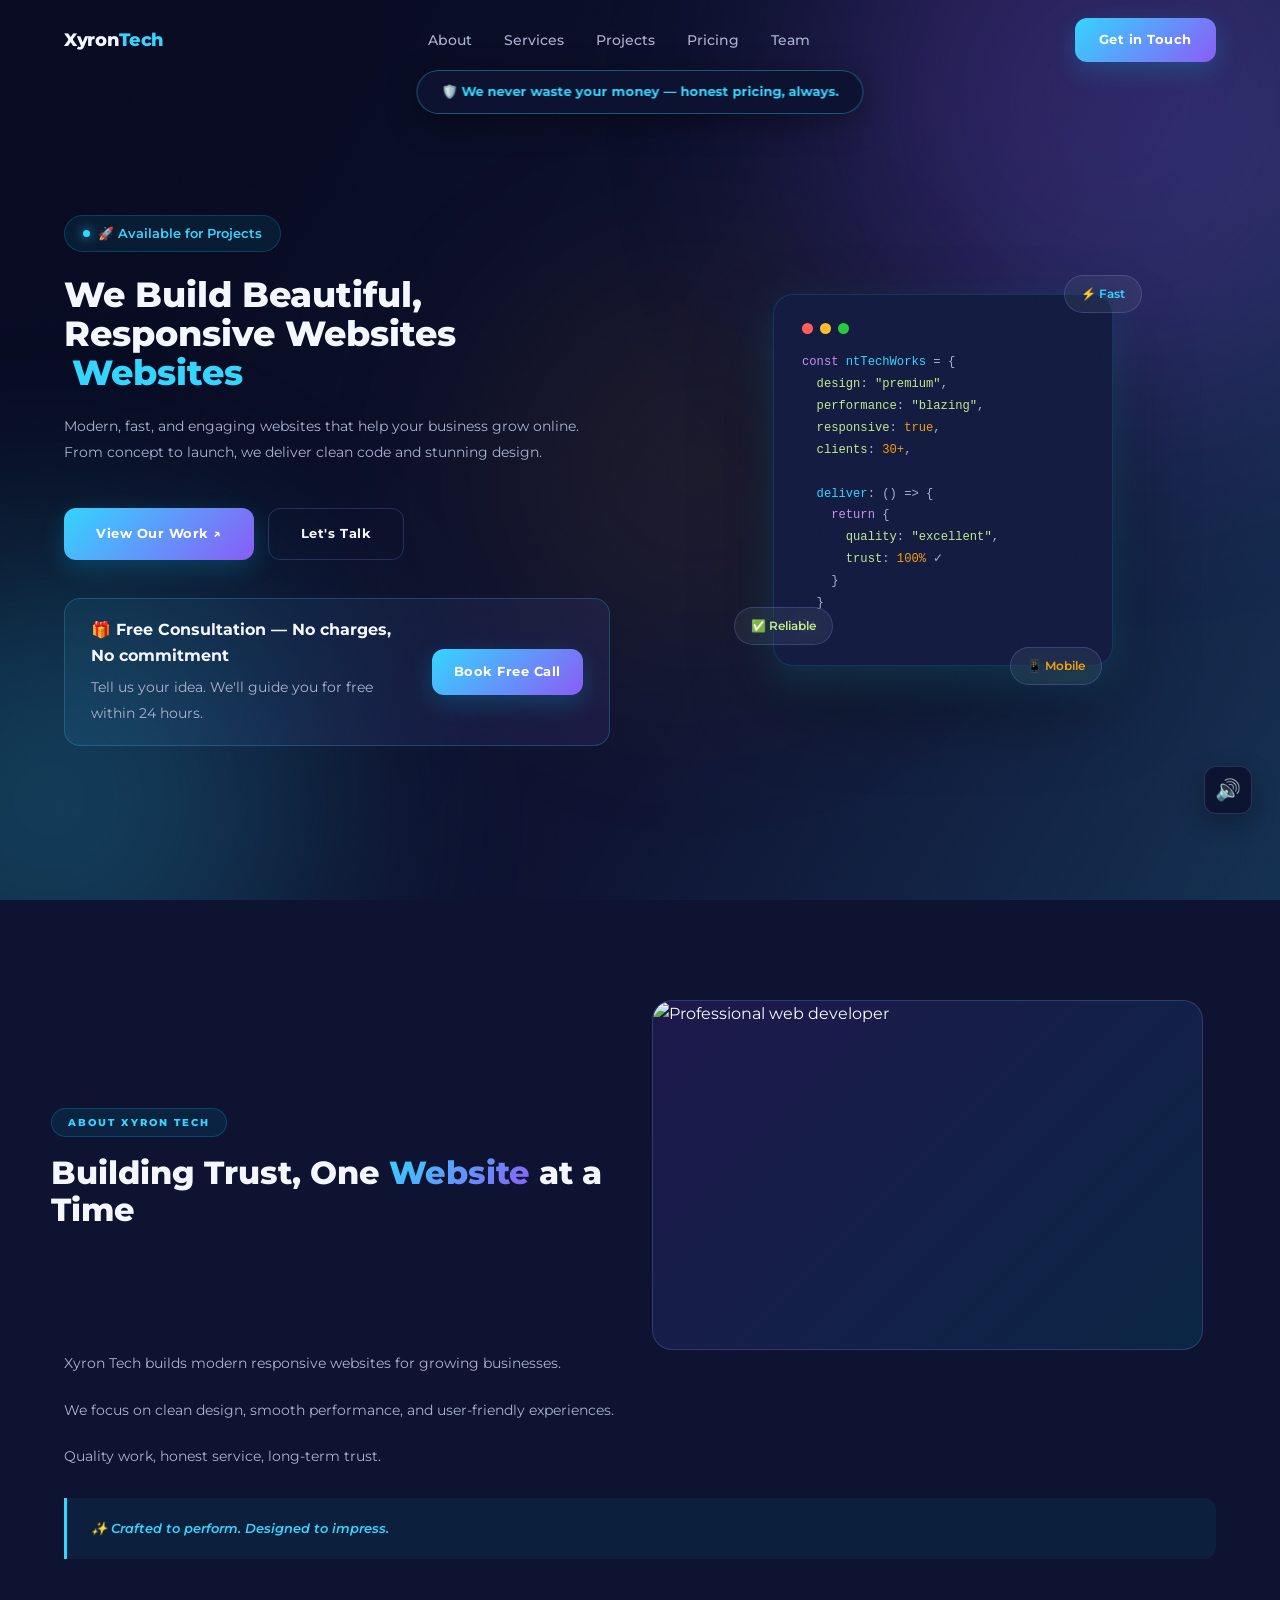
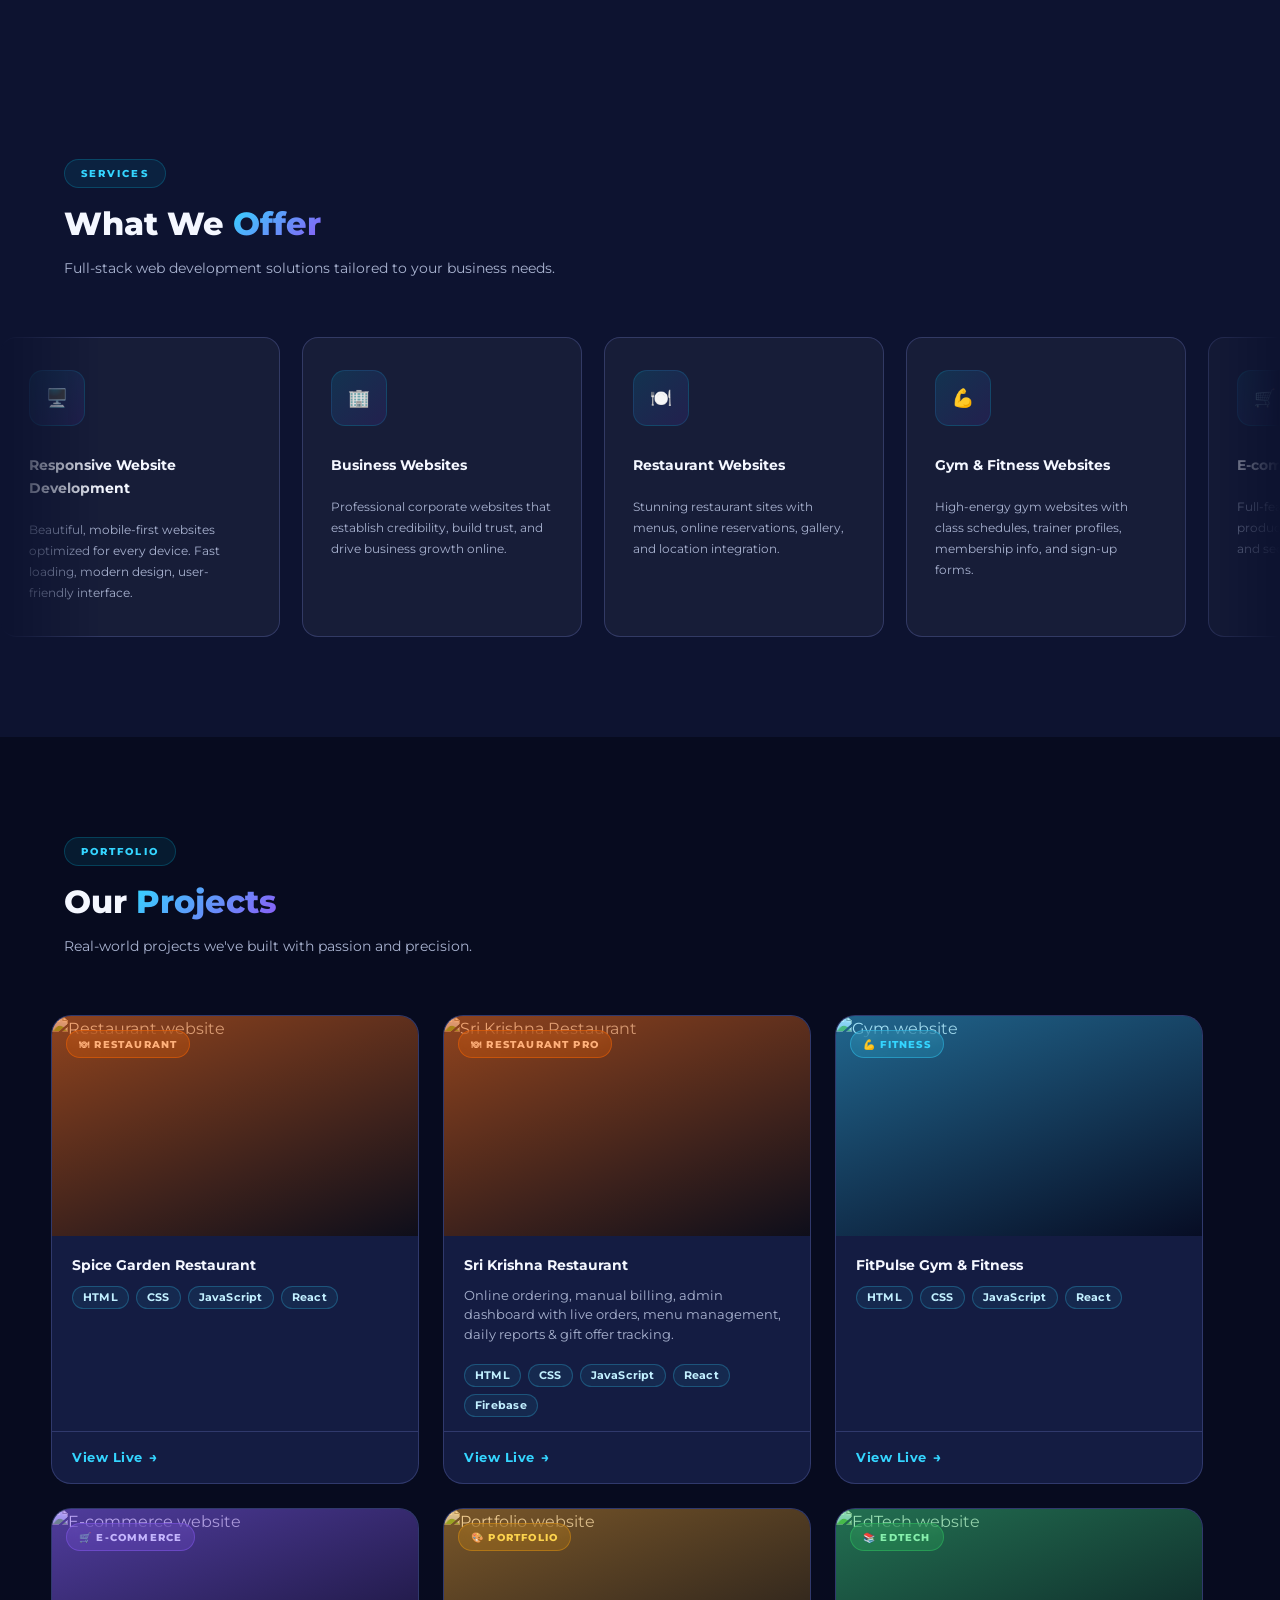
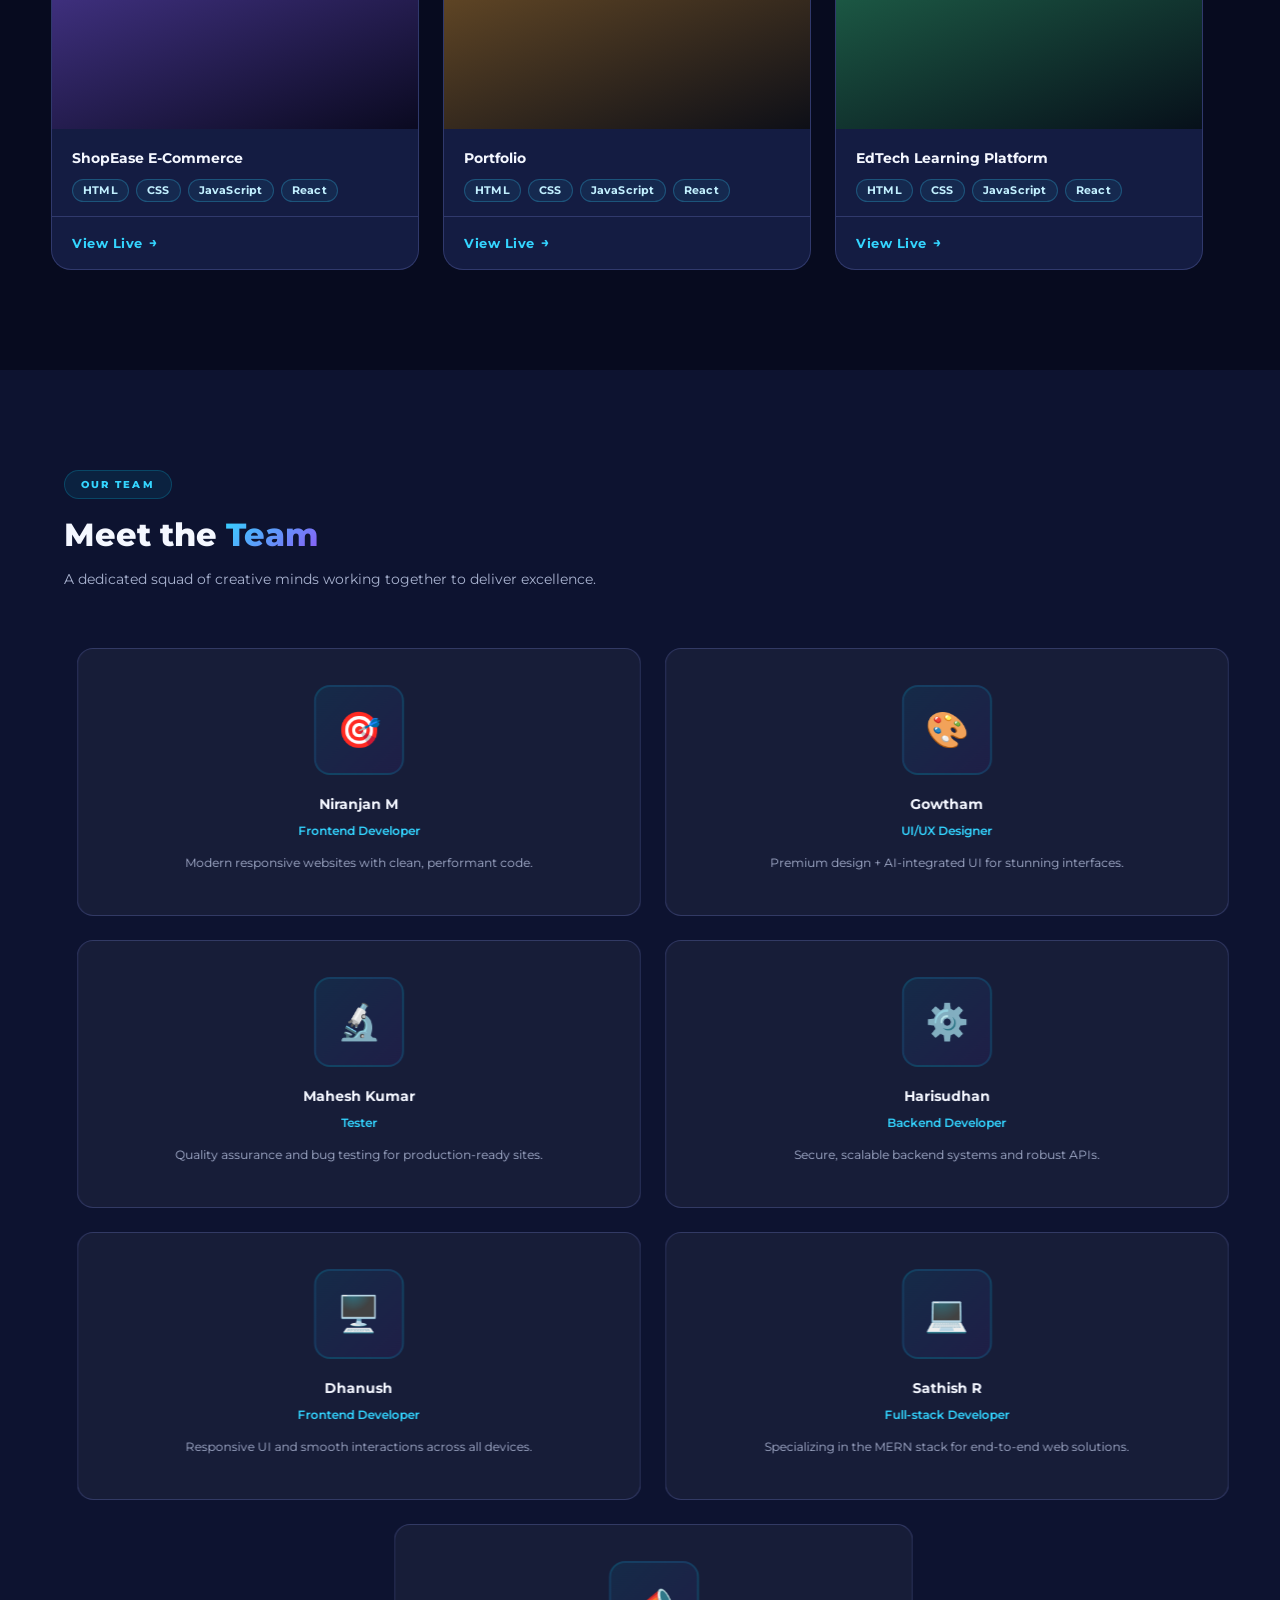
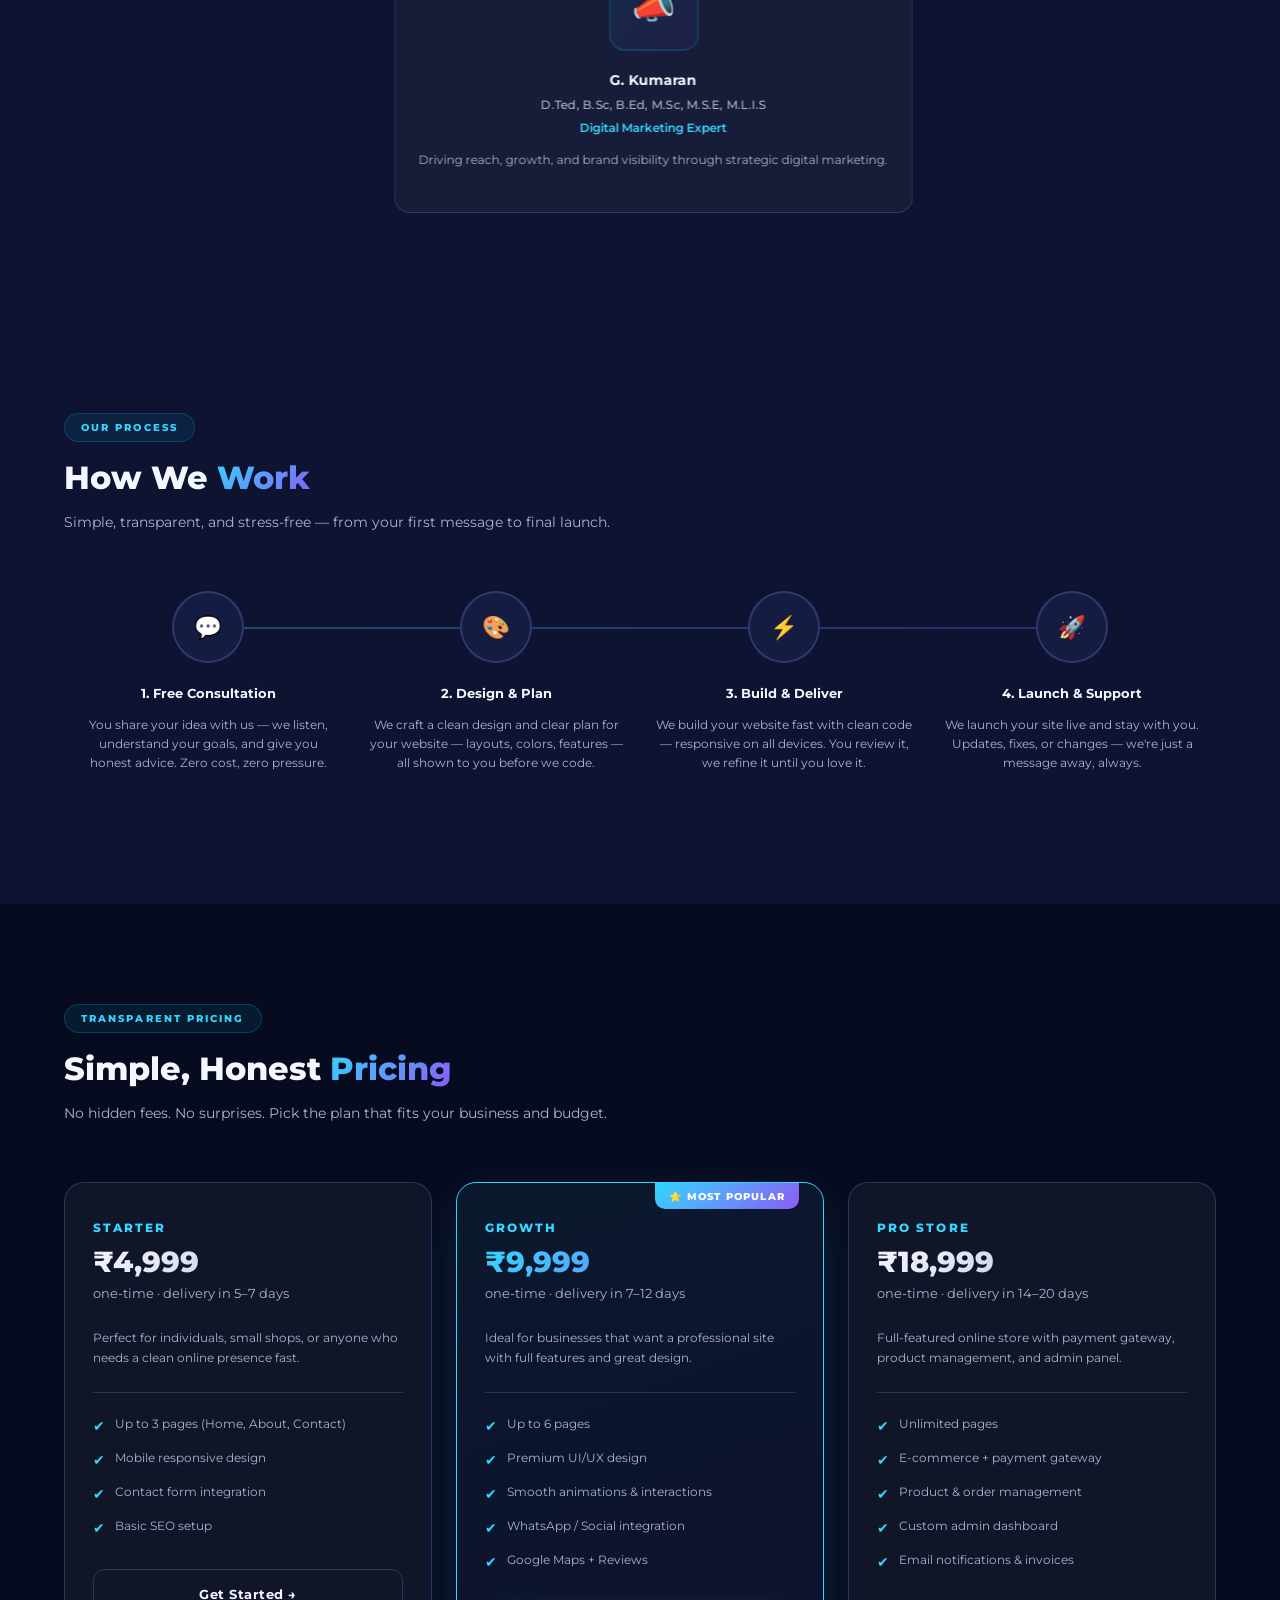
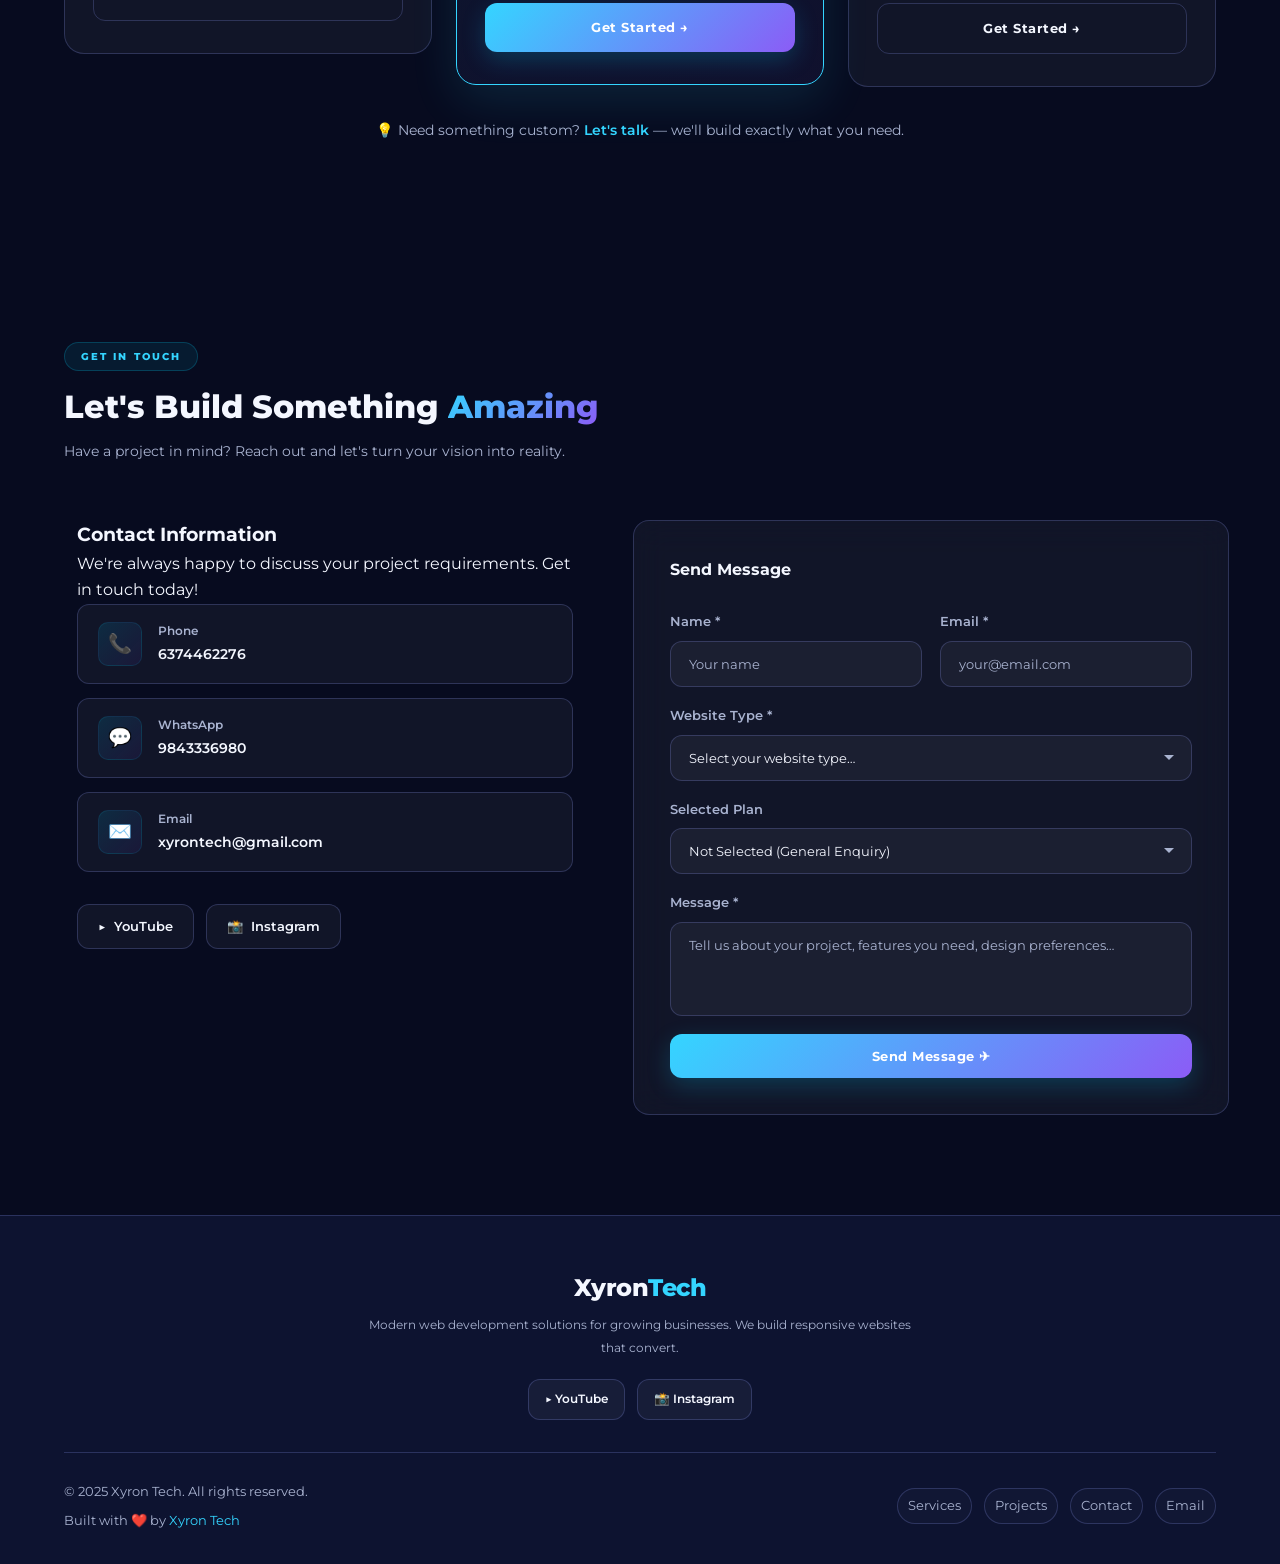
==== commit 11cde7af: "Update index.html" ====
--- a/index.html
+++ b/index.html
@@ -495,12 +495,12 @@
 ];
 
 const PROJECTS = [
-  { thumbClass:'thumb-restaurant', badgeClass:'badge-restaurant', badgeLabel:'🍽 Restaurant', img:'https://images.unsplash.com/photo-1517248135467-4c7edcad34c4?auto=format&fit=crop&w=1200&q=80', alt:'Restaurant website', title:'Spice Garden Restaurant', techs:['HTML','CSS','JavaScript','React'], live:'https://xyrontech5.github.io/NT-Royal-Restaurant/' },
+  { thumbClass:'thumb-restaurant', badgeClass:'badge-restaurant', badgeLabel:'🍽 Restaurant', img:'https://images.unsplash.com/photo-1517248135467-4c7edcad34c4?auto=format&fit=crop&w=1200&q=80', alt:'Restaurant website', title:'Spice Garden Restaurant', techs:['HTML','CSS','JavaScript','React'], live:'https://nttechworks5.github.io/NT-Royal-Restaurant/' },
   { thumbClass:'thumb-restaurant', badgeClass:'badge-restaurant', badgeLabel:'🍽 Restaurant Pro', img:'https://images.unsplash.com/photo-1555396273-367ea4eb4db5?auto=format&fit=crop&w=1200&q=80', alt:'Sri Krishna Restaurant', title:'Sri Krishna Restaurant', techs:['HTML','CSS','JavaScript','React','Firebase'], live:'https://srikirishnarestaurant.shop', desc:'Online ordering, manual billing, admin dashboard with live orders, menu management, daily reports & gift offer tracking.' },
-  { thumbClass:'thumb-gym', badgeClass:'badge-gym', badgeLabel:'💪 Fitness', img:'https://images.unsplash.com/photo-1571902943202-507ec2618e8f?auto=format&fit=crop&w=1200&q=80', alt:'Gym website', title:'FitPulse Gym & Fitness', techs:['HTML','CSS','JavaScript','React'], live:'https://xyrontech5.github.io/NT_lifestyle/' },
+  { thumbClass:'thumb-gym', badgeClass:'badge-gym', badgeLabel:'💪 Fitness', img:'https://images.unsplash.com/photo-1571902943202-507ec2618e8f?auto=format&fit=crop&w=1200&q=80', alt:'Gym website', title:'FitPulse Gym & Fitness', techs:['HTML','CSS','JavaScript','React'], live:'https://nt-lifestyle.vercel.app/' },
   { thumbClass:'thumb-ecom', badgeClass:'badge-ecom', badgeLabel:'🛒 E-Commerce', img:'https://images.unsplash.com/photo-1472851294608-062f824d29cc?auto=format&fit=crop&w=1200&q=80', alt:'E-commerce website', title:'ShopEase E-Commerce', techs:['HTML','CSS','JavaScript','React'], live:'https://dhanushtech80.github.io/nt-fashions/' },
   { thumbClass:'thumb-portfolio', badgeClass:'badge-portfolio', badgeLabel:'🎨 Portfolio', img:'https://images.unsplash.com/photo-1467232004584-a241de8bcf5d?auto=format&fit=crop&w=1200&q=80', alt:'Portfolio website', title:'Portfolio', techs:['HTML','CSS','JavaScript','React'], live:'portfolio.html', isLocal:true },
-  { thumbClass:'thumb-edtech', badgeClass:'badge-edtech', badgeLabel:'📚 EdTech', img:'https://images.unsplash.com/photo-1522202176988-66273c2fd55f?auto=format&fit=crop&w=1200&q=80', alt:'EdTech website', title:'EdTech Learning Platform', techs:['HTML','CSS','JavaScript','React'], live:'https://xyrontech5.github.io/Edtechworks5/' },
+  { thumbClass:'thumb-edtech', badgeClass:'badge-edtech', badgeLabel:'📚 EdTech', img:'https://images.unsplash.com/photo-1522202176988-66273c2fd55f?auto=format&fit=crop&w=1200&q=80', alt:'EdTech website', title:'EdTech Learning Platform', techs:['HTML','CSS','JavaScript','React'], live:'https://nttechworks5.github.io/Edtechworks5/' },
 
 ];
 
--- a/index.css
+++ b/index.css
@@ -590,7 +590,7 @@
     .container { padding: 0 16px; }
     .nav-logo { font-size: .88rem; }
     .hero-title { font-size: 1.85rem; }
-    .section-title { font-size: 1.2rem; }
+    .section-title { font-size: 1.2rem;margin-top: 20px; }
     .hero-sub, .section-sub { font-size: .95rem; }
     .hero-stats { gap: 16px; flex-direction: column; align-items: center; }
     .hero-btns  { flex-direction: column; }
